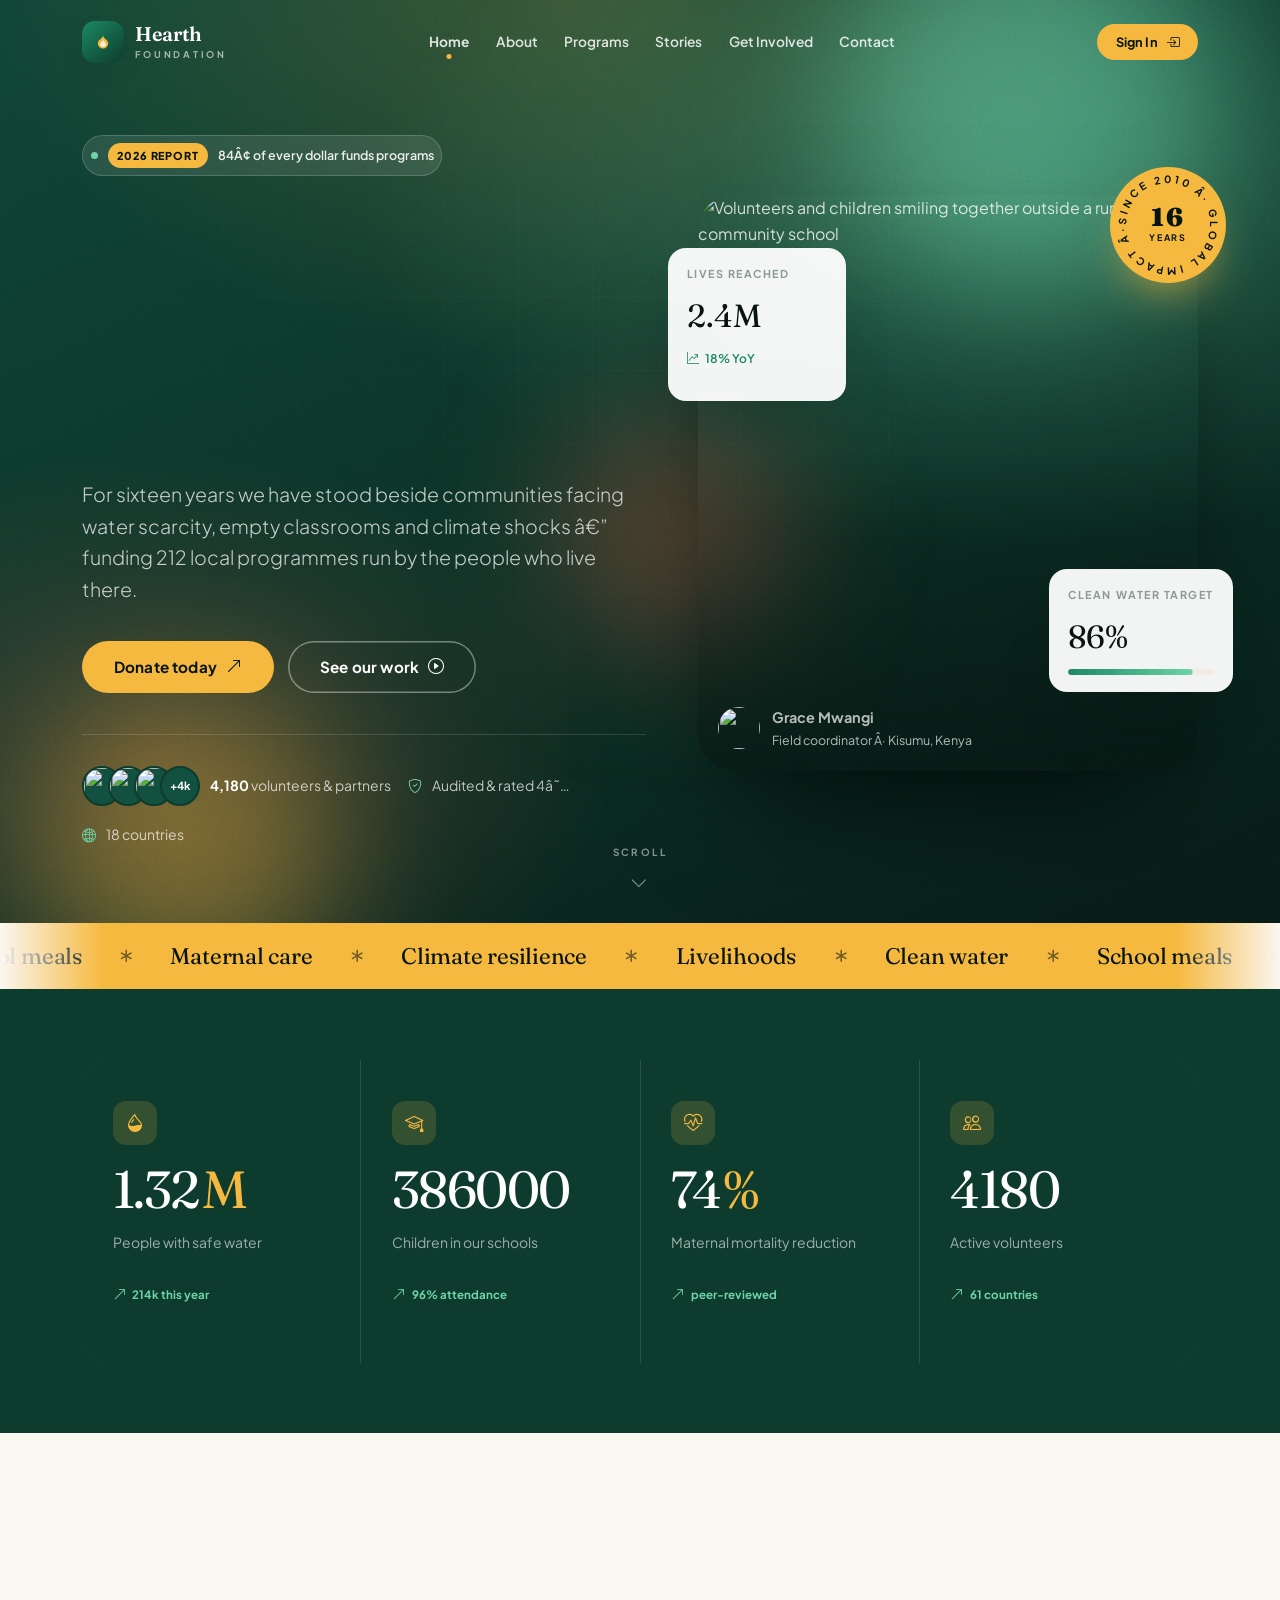
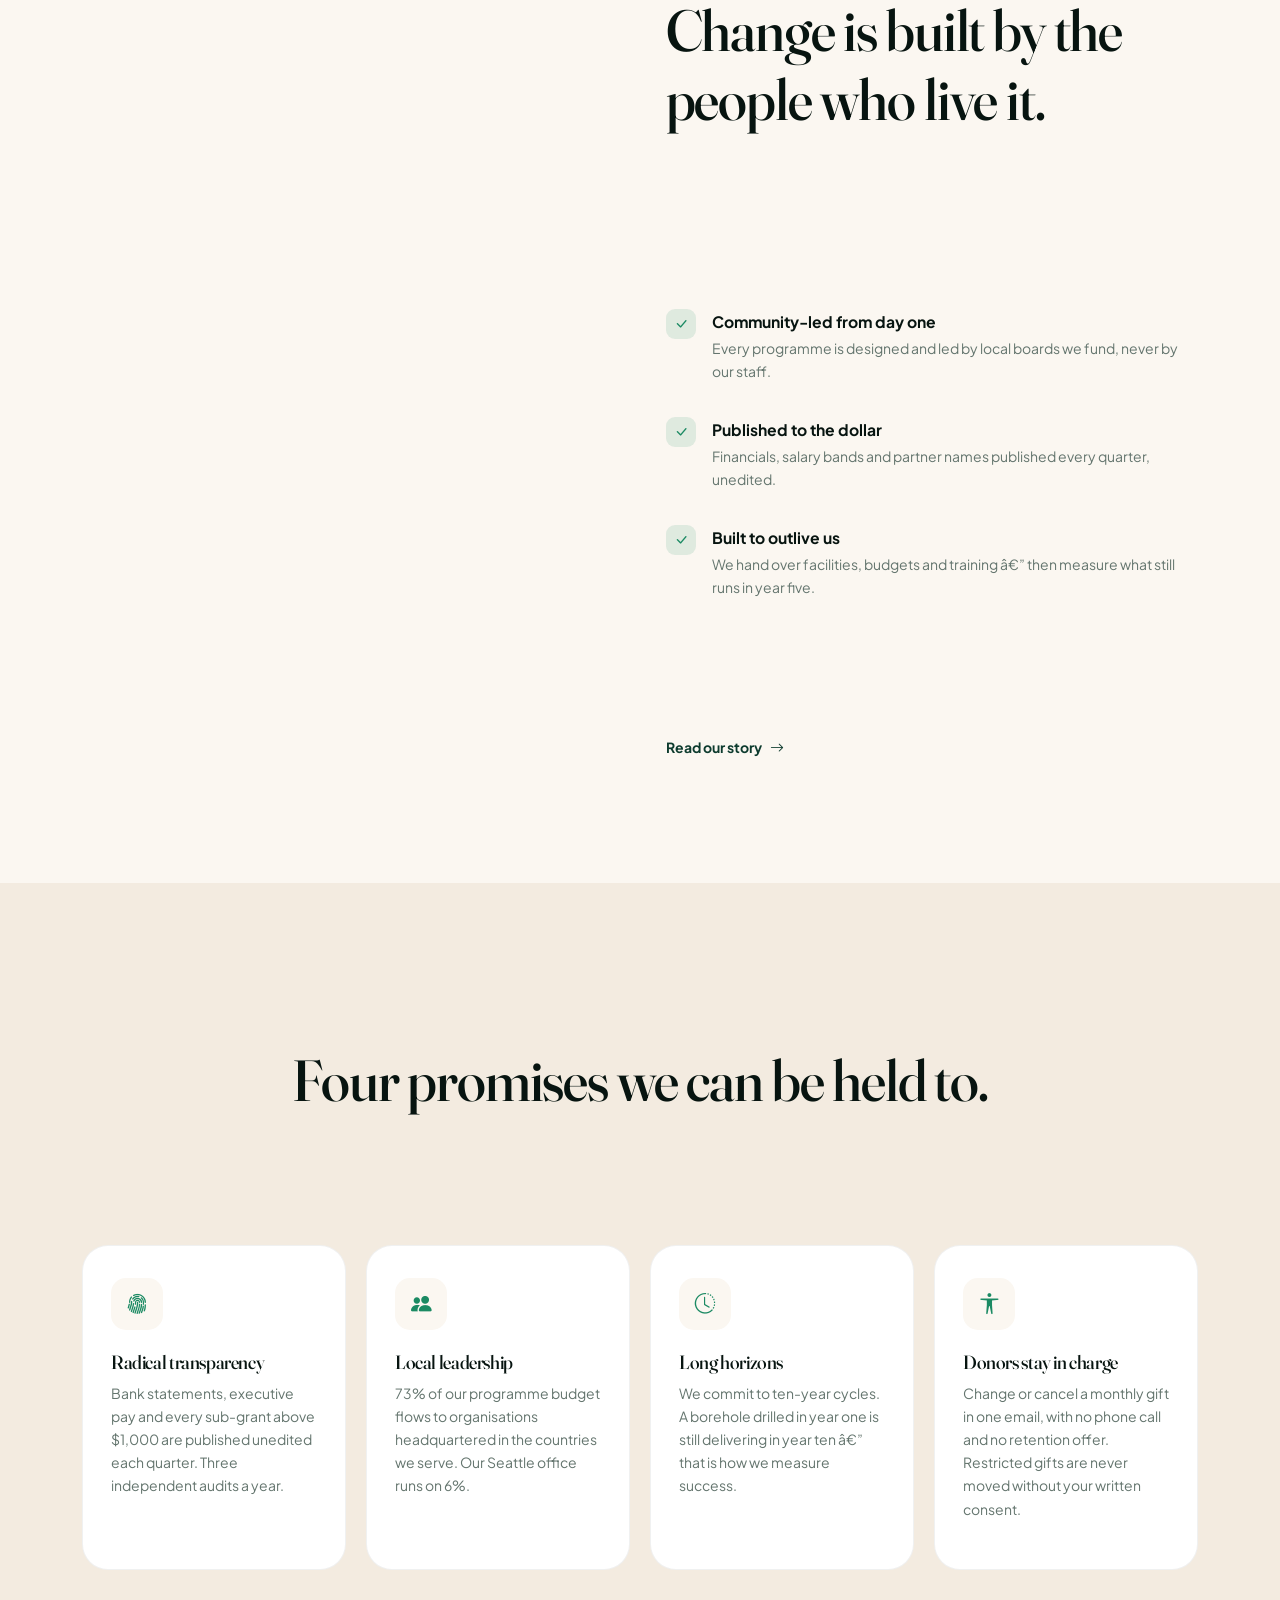
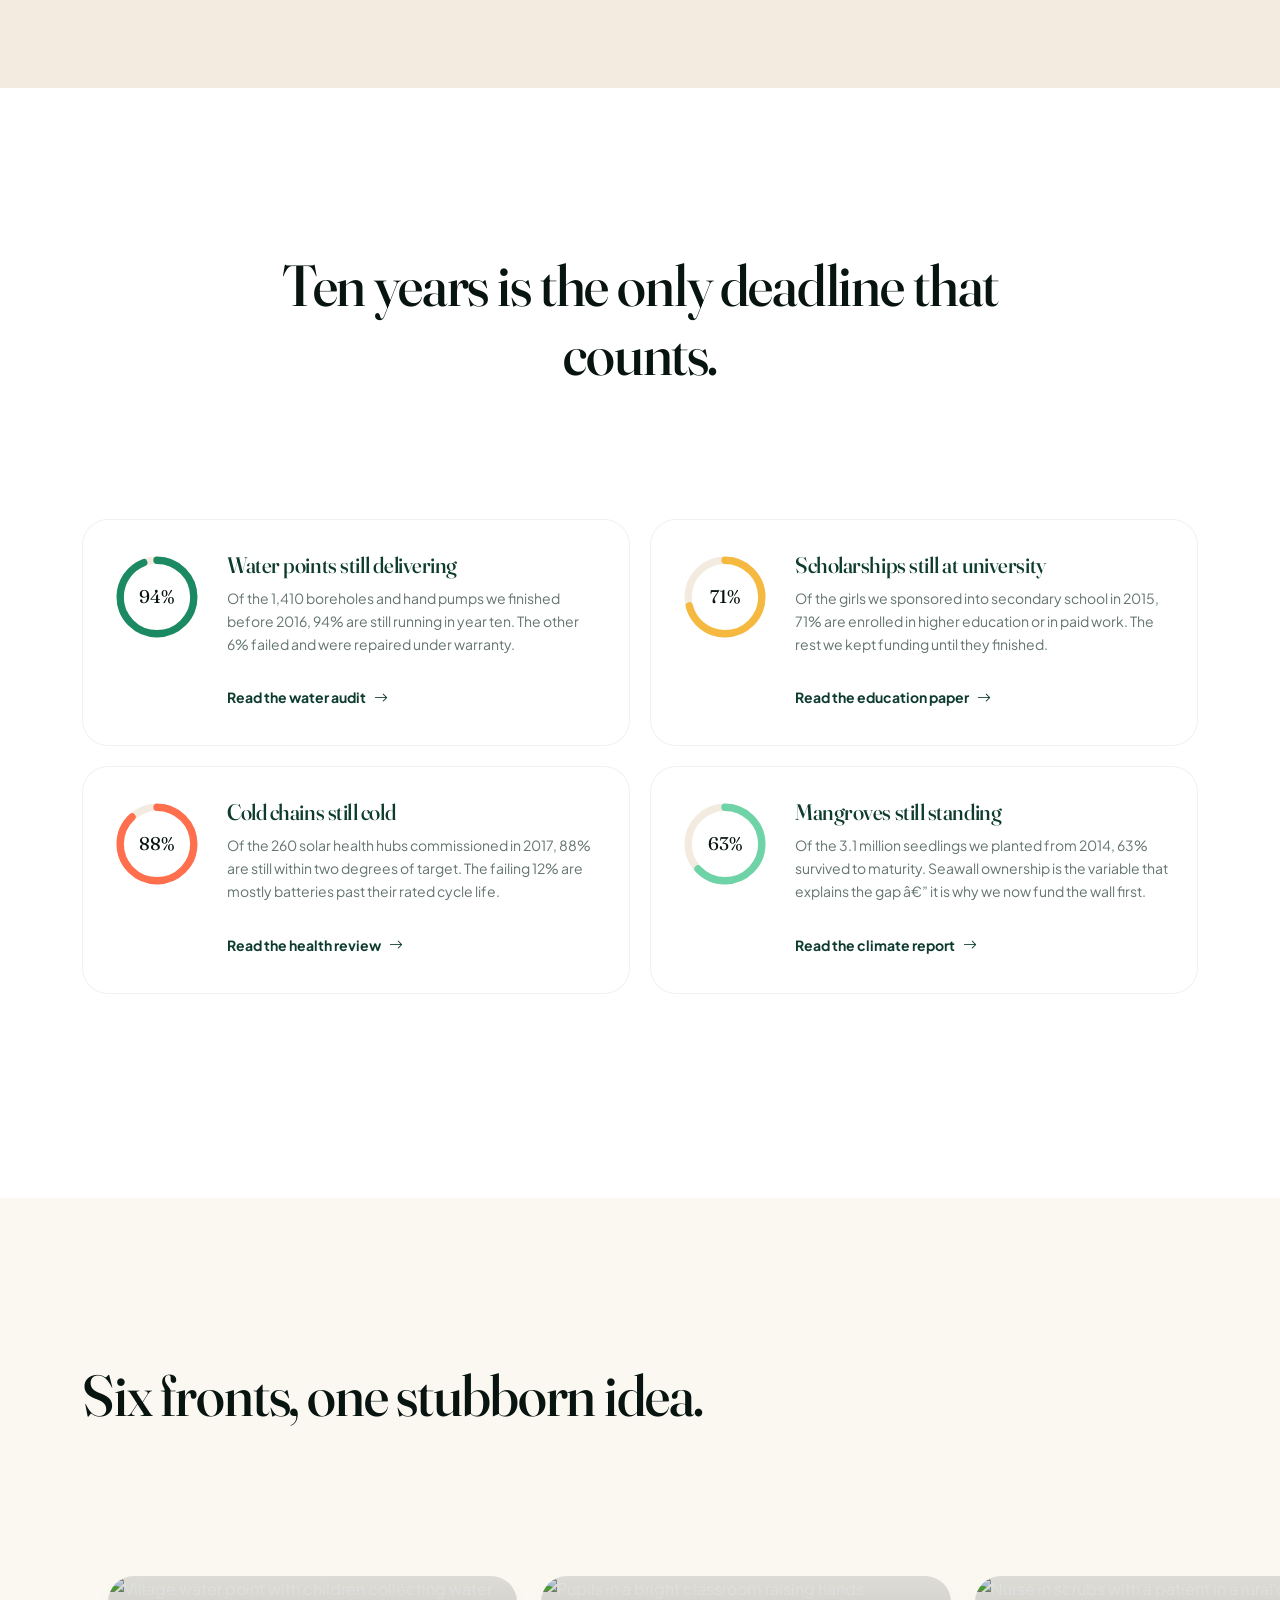
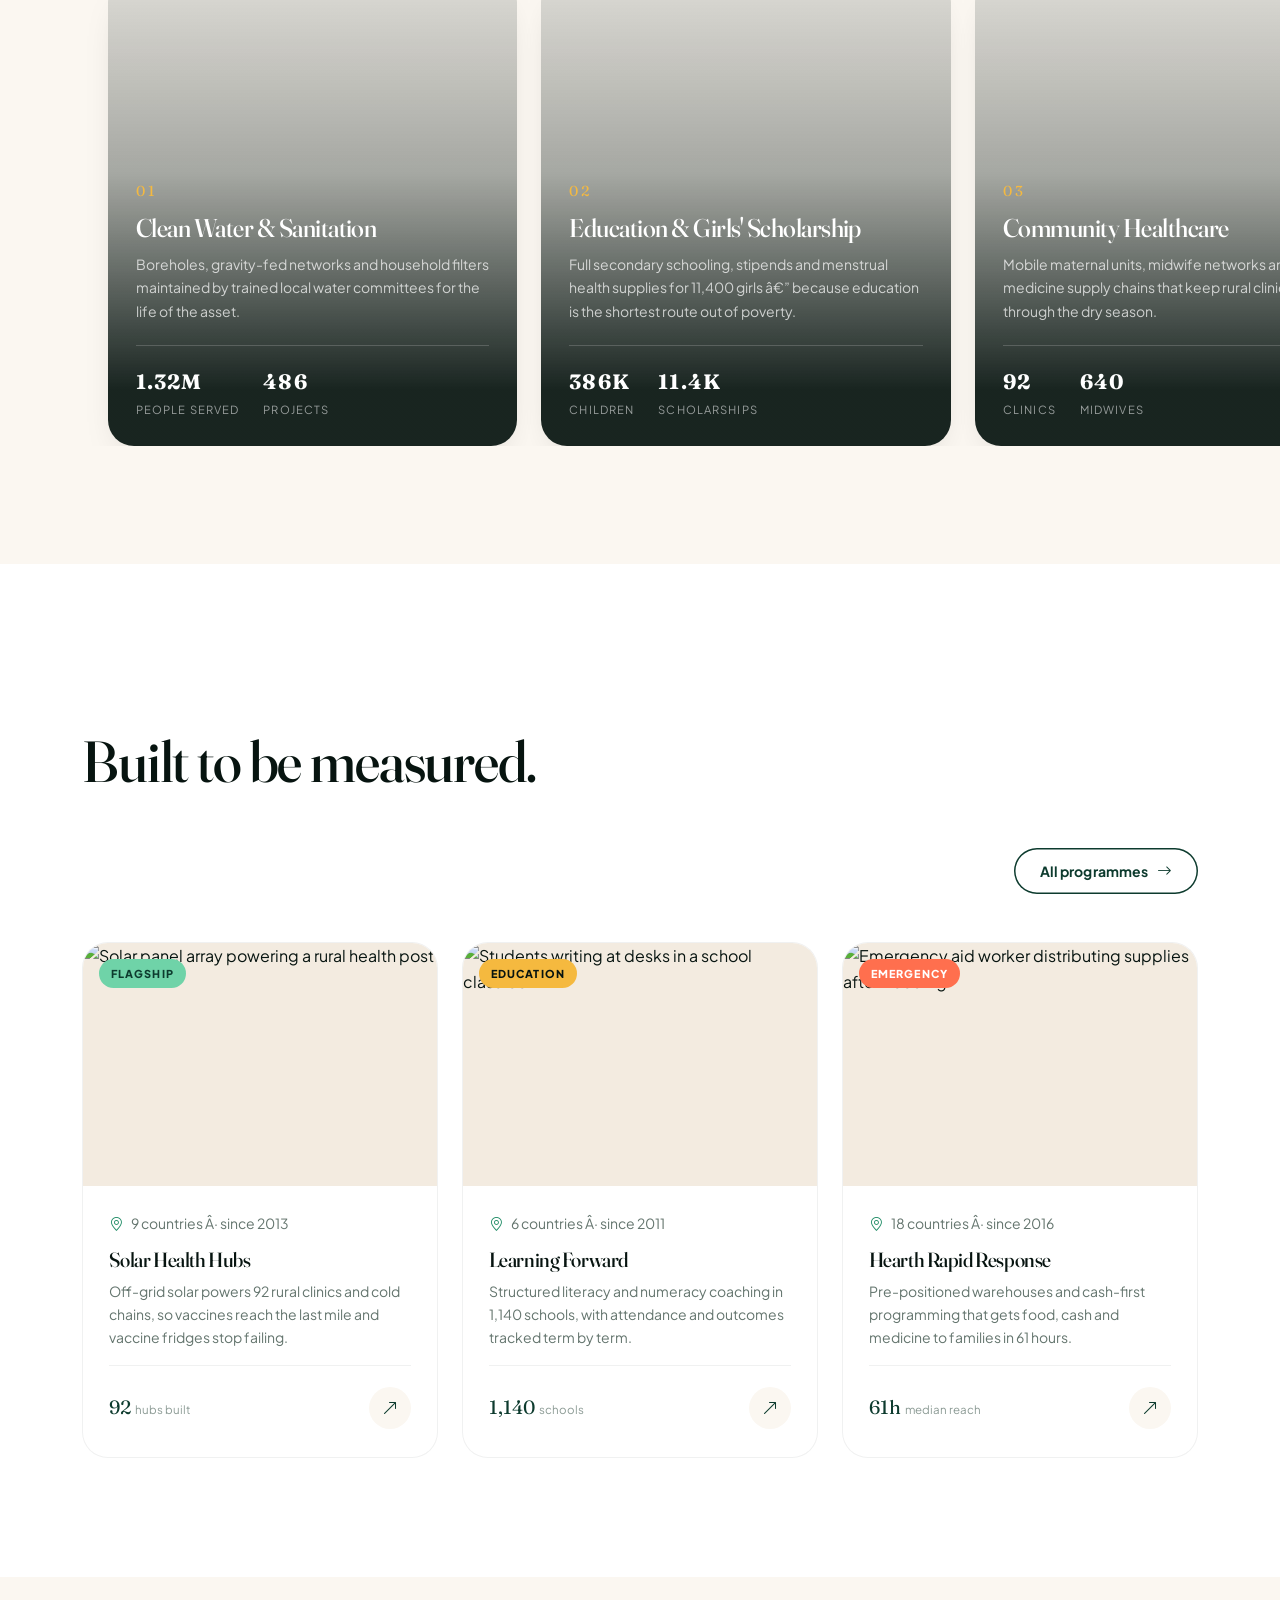
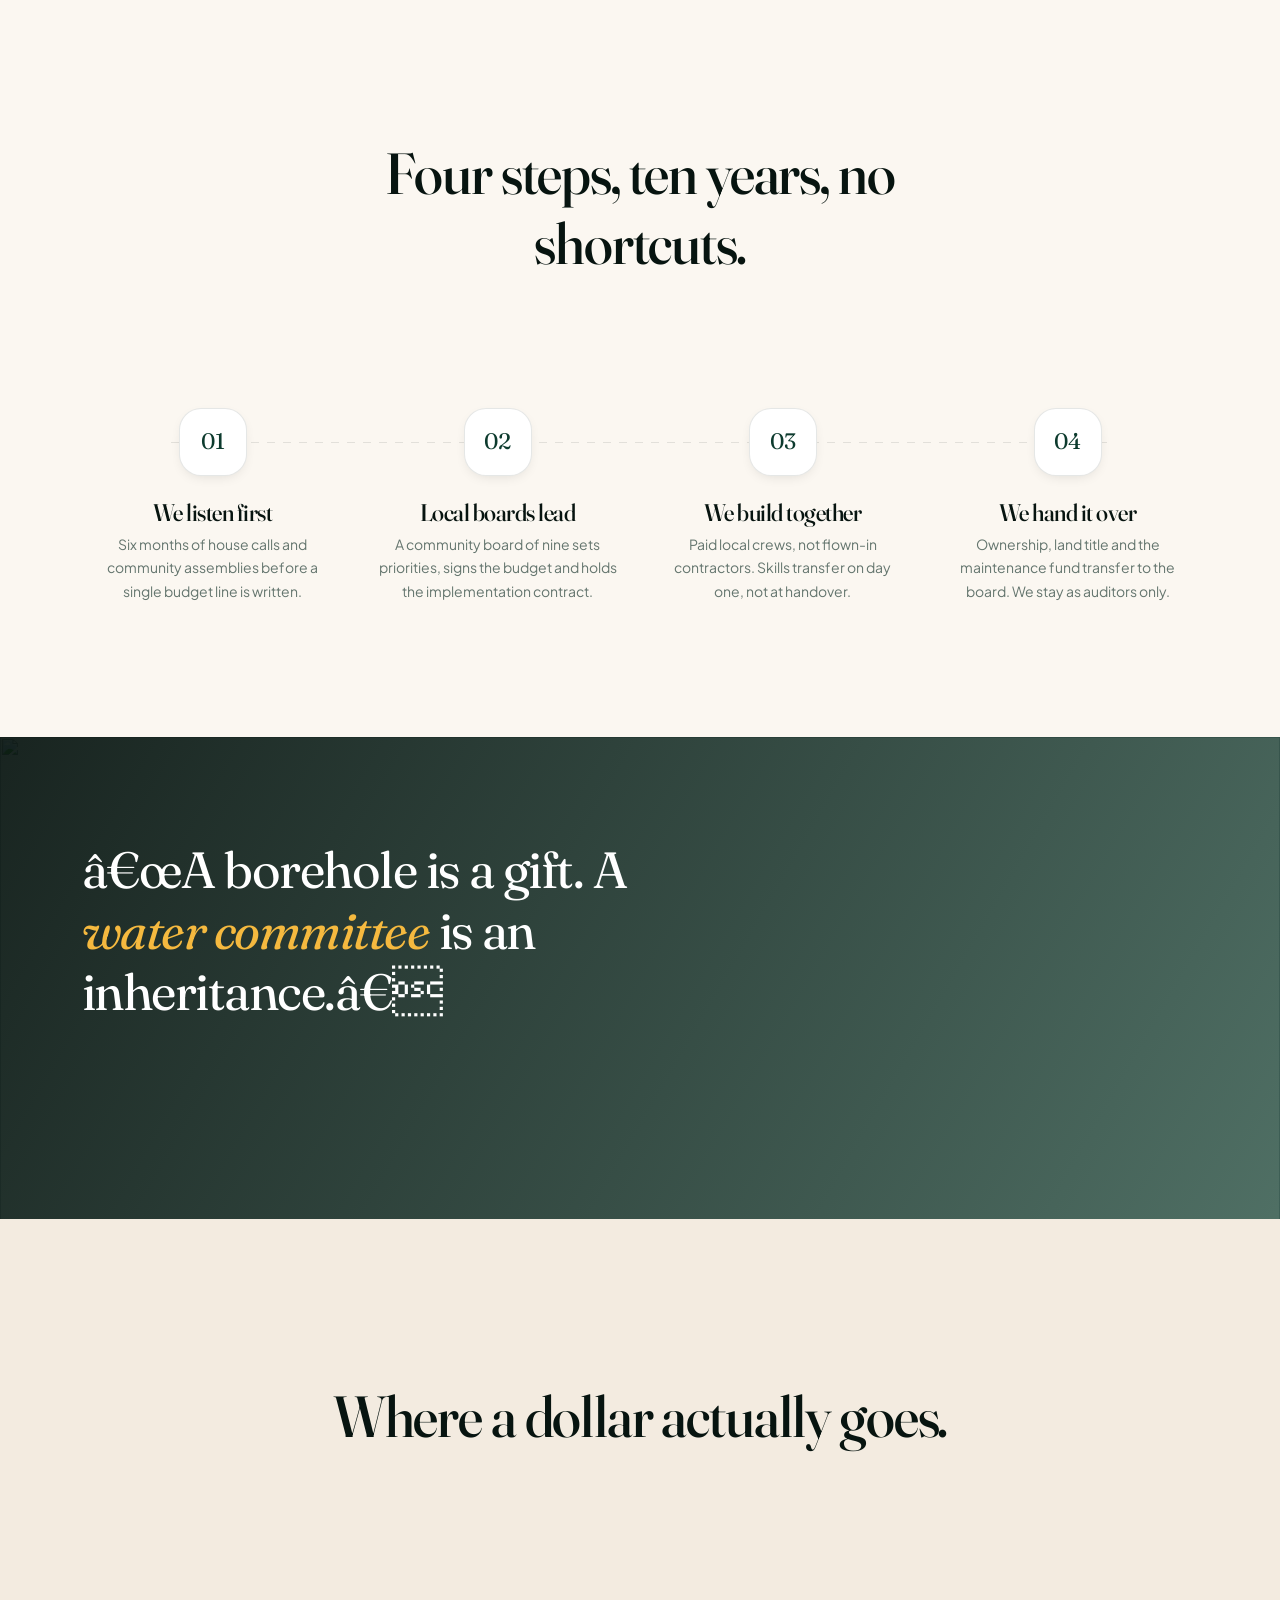
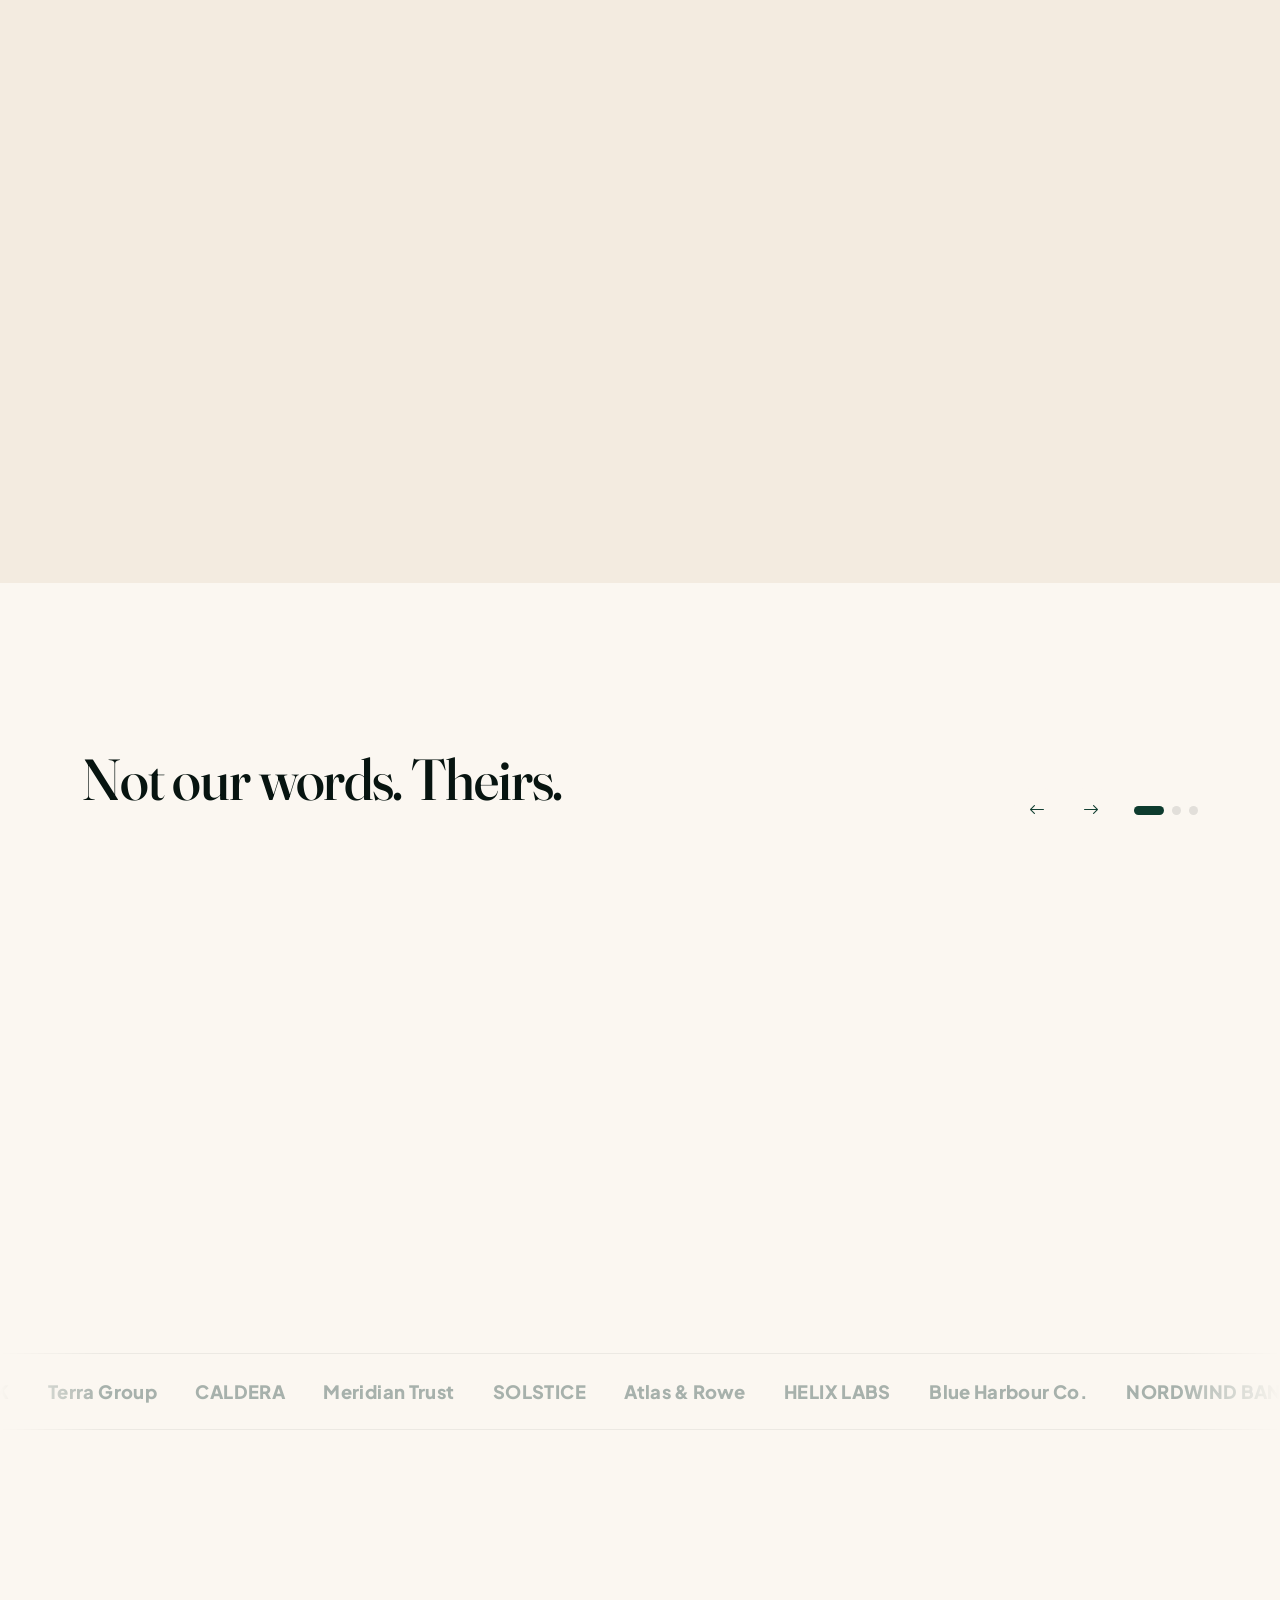
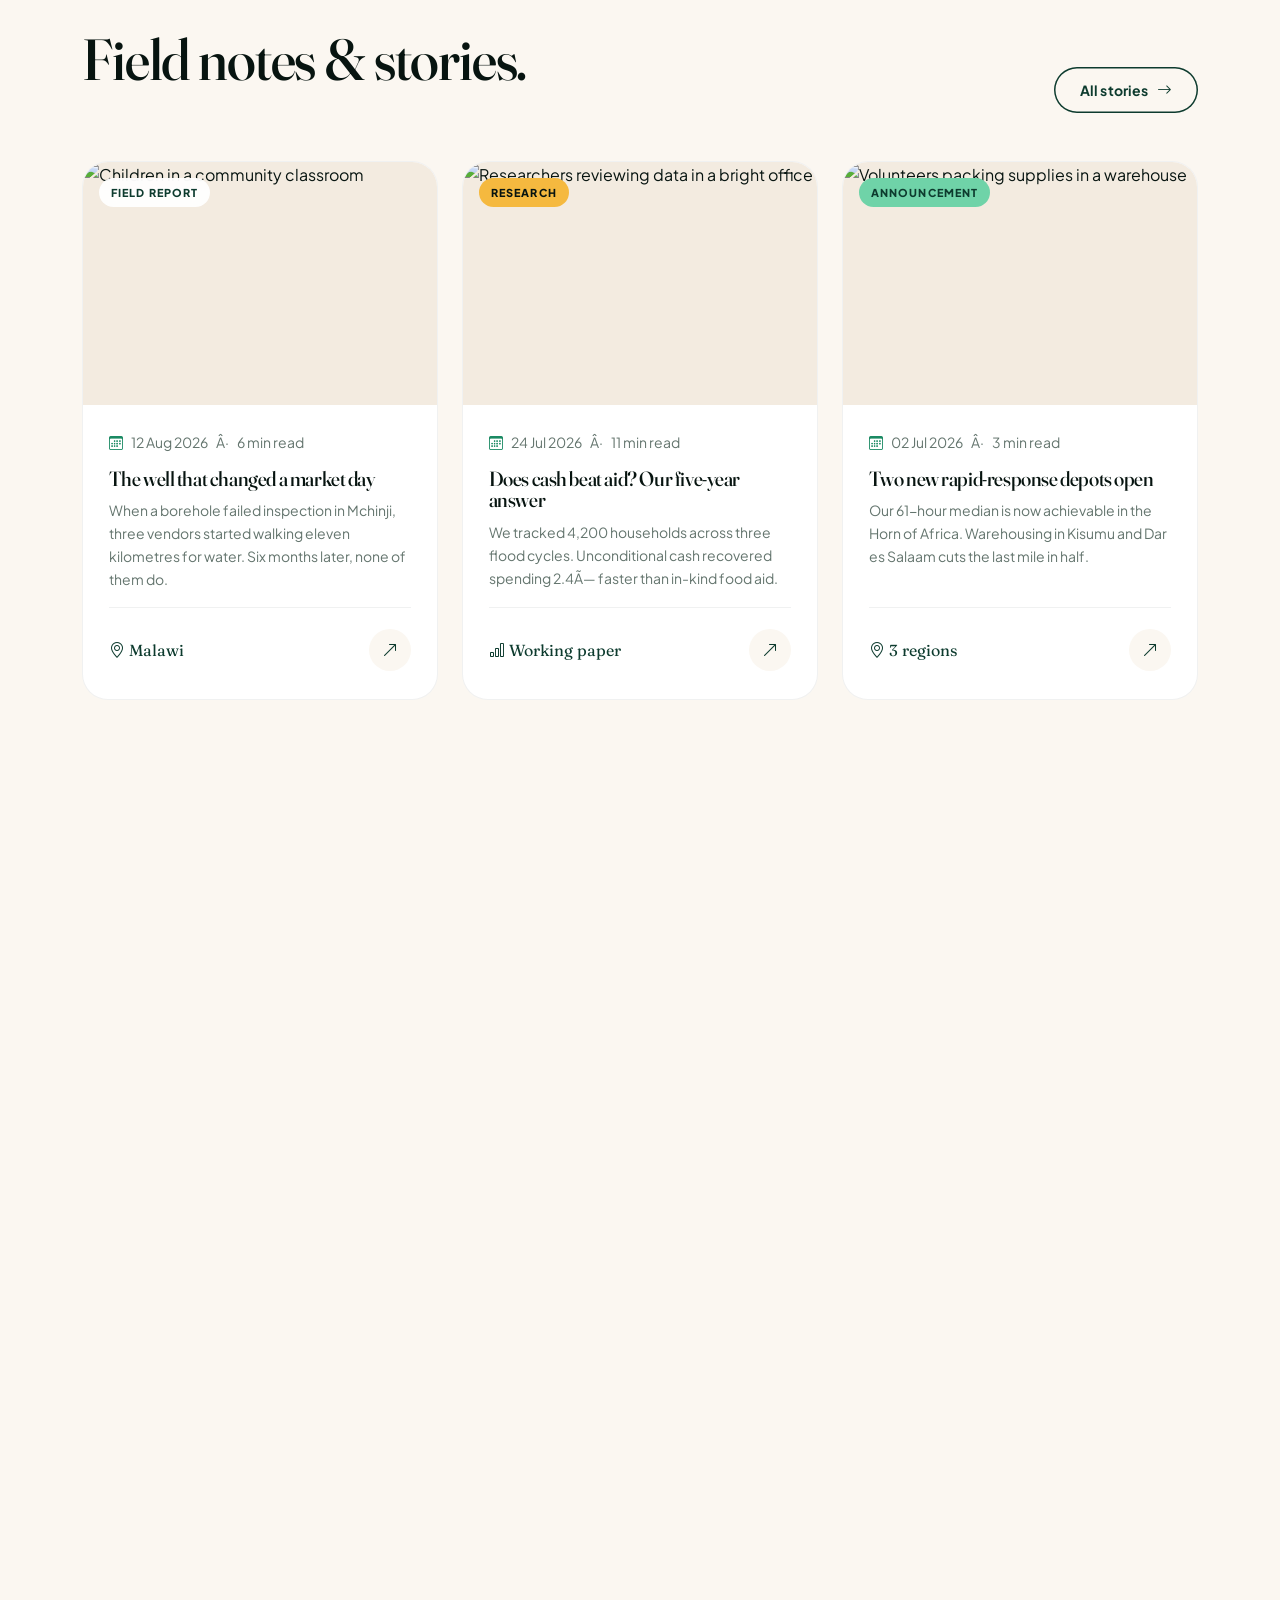
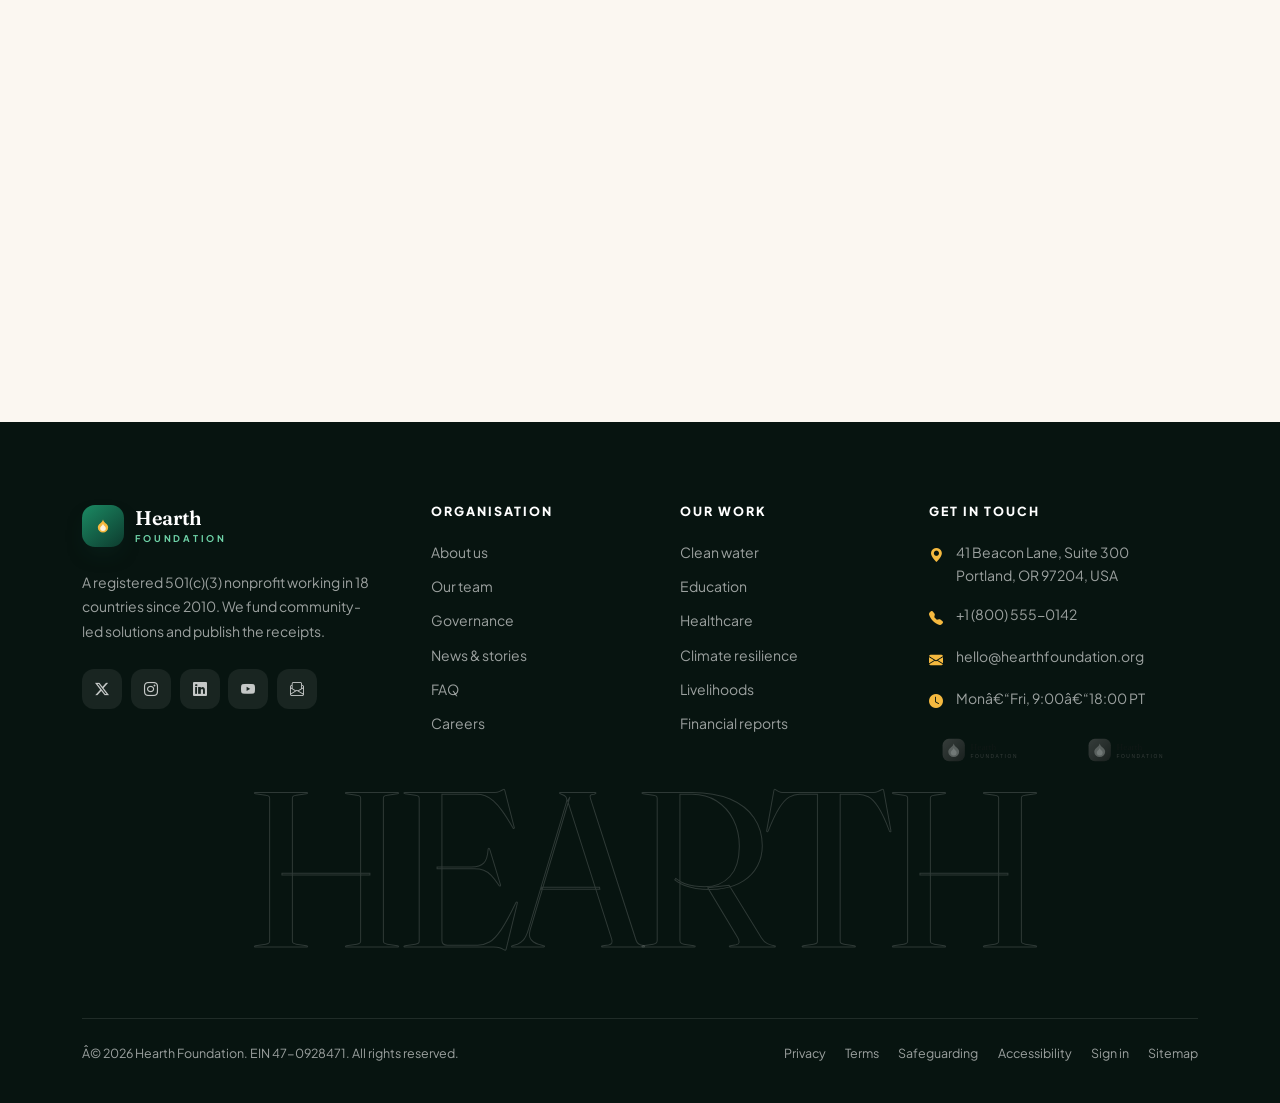
==== index.html @ 35b88d4e "non-profit charity" ====
﻿<!DOCTYPE html>
<html lang="en" class="no-js">
<head>
<meta charset="UTF-8">
<meta name="viewport" content="width=device-width, initial-scale=1, viewport-fit=cover">
<title>Hearth Foundation â€” Together We Build Brighter Tomorrows</title>
<meta name="description" content="Hearth Foundation is a global nonprofit advancing clean water, education, healthcare and climate resilience for 2.4 million people across 18 countries. 84% of every dollar goes straight to programs.">
<meta name="theme-color" content="#0D3B2E">
<link rel="canonical" href="https://hearthfoundation.org/">

<meta property="og:type" content="website">
<meta property="og:title" content="Hearth Foundation â€” Together We Build Brighter Tomorrows">
<meta property="og:description" content="Clean water, education, healthcare and climate resilience for 2.4 million people in 18 countries.">
<meta property="og:image" content="images/logo.svg">
<meta name="twitter:card" content="summary_large_image">

<link rel="icon" href="images/favicon.svg" type="image/svg+xml">
<link rel="apple-touch-icon" href="images/favicon.svg">

<link rel="preconnect" href="https://fonts.googleapis.com">
<link rel="preconnect" href="https://fonts.gstatic.com" crossorigin>
<link rel="preconnect" href="https://images.unsplash.com">
<link rel="dns-prefetch" href="https://cdn.jsdelivr.net">
<link rel="preload" as="style" href="https://fonts.googleapis.com/css2?family=Fraunces:ital,opsz,wght@0,9..144,300..700;1,9..144,300..700&family=Plus+Jakarta+Sans:wght@300;400;500;600;700;800&display=swap">
<link href="https://fonts.googleapis.com/css2?family=Fraunces:ital,opsz,wght@0,9..144,300..700;1,9..144,300..700&family=Plus+Jakarta+Sans:wght@300;400;500;600;700;800&display=swap" rel="stylesheet">
<link href="https://cdn.jsdelivr.net/npm/bootstrap@5.3.3/dist/css/bootstrap.min.css" rel="stylesheet" integrity="sha384-QWTKZyjpPEjISv5WaRU9OFeRpok6YctnYmDr5pNlyT2bRjXh0JMhjY6hW+ALEwIH" crossorigin="anonymous">
<link href="https://cdn.jsdelivr.net/npm/bootstrap-icons@1.11.3/font/bootstrap-icons.min.css" rel="stylesheet">

<link rel="stylesheet" href="css/style.css">
</head>
<body>

<!-- â•â•â•â•â•â•â•â•â•â•â•â•â•â• Preloader â•â•â•â•â•â•â•â•â•â•â•â•â•â• -->
<div class="preloader" data-preloader>
  <div class="preloader__inner">
    <div class="preloader__mark">
      <svg viewBox="0 0 64 64" aria-hidden="true">
        <path fill="#F5B93F" d="M32 13c-1.6 6.4-5.8 9.3-9.4 12.6-3.5 3.2-5.6 6.5-5.6 10.4A15 15 0 0 0 32 51a15 15 0 0 0 15-15c0-3.9-2.1-7.2-5.6-10.4C37.8 22.3 33.6 19.4 32 13Z"/>
        <path fill="#FBF7F1" opacity=".92" d="M32 25.5c-1 3.6-3.2 5.2-5.2 7.1-1.9 1.8-3 3.5-3 5.7A8.2 8.2 0 0 0 32 46.4a8.2 8.2 0 0 0 8.2-8.1c0-2.2-1.1-3.9-3-5.7-2-1.9-4.2-3.5-5.2-7.1Z"/>
      </svg>
    </div>
    <p class="preloader__name">Hearth Foundation</p>
    <div class="preloader__bar"><span></span></div>
    <div class="preloader__pct">
      <span>Loading</span>
      <b data-preload-pct>000%</b>
    </div>
  </div>
</div>

<!-- â•â•â•â•â•â•â•â•â•â•â•â•â•â• Cursor + progress â•â•â•â•â•â•â•â•â•â•â•â•â•â• -->
<div class="cursor-ring" aria-hidden="true"></div>
<div class="cursor-dot" aria-hidden="true"></div>
<div class="scroll-progress" data-scroll-progress aria-hidden="true"></div>
<button class="to-top" data-to-top type="button" aria-label="Back to top"><i class="bi bi-arrow-up"></i></button>

<!-- â•â•â•â•â•â•â•â•â•â•â•â•â•â• Header â•â•â•â•â•â•â•â•â•â•â•â•â•â• -->
<header class="site-header" data-header>
  <div class="container">
    <a class="brand" href="index.html" aria-label="Hearth Foundation â€” home">
      <span class="brand-mark is-spin">
        <svg viewBox="0 0 64 64" aria-hidden="true">
          <path fill="#F5B93F" d="M32 13c-1.6 6.4-5.8 9.3-9.4 12.6-3.5 3.2-5.6 6.5-5.6 10.4A15 15 0 0 0 32 51a15 15 0 0 0 15-15c0-3.9-2.1-7.2-5.6-10.4C37.8 22.3 33.6 19.4 32 13Z"/>
          <path fill="#FBF7F1" opacity=".9" d="M32 25.5c-1 3.6-3.2 5.2-5.2 7.1-1.9 1.8-3 3.5-3 5.7A8.2 8.2 0 0 0 32 46.4a8.2 8.2 0 0 0 8.2-8.1c0-2.2-1.1-3.9-3-5.7-2-1.9-4.2-3.5-5.2-7.1Z"/>
        </svg>
      </span>
      <span class="brand-text">
        <span class="brand-name">Hearth</span>
        <span class="brand-tag">Foundation</span>
      </span>
    </a>

    <nav class="main-nav d-none d-lg-block" aria-label="Main">
      <ul class="navbar-nav">
        <li class="nav-item"><a class="nav-link is-active" href="index.html" aria-current="page">Home</a></li>
        <li class="nav-item"><a class="nav-link" href="about.html">About</a></li>
        <li class="nav-item"><a class="nav-link" href="programs.html">Programs</a></li>
        <li class="nav-item"><a class="nav-link" href="news.html">Stories</a></li>
        <li class="nav-item"><a class="nav-link" href="get-involved.html">Get Involved</a></li>
        <li class="nav-item"><a class="nav-link" href="contact.html">Contact</a></li>
      </ul>
    </nav>

    <div class="header-actions d-none d-lg-flex">
      <a class="header-phone" href="tel:+18005550142"><i class="bi bi-telephone-fill"></i> +1 (800) 555-0142</a>
      <a class="btn btn--gold btn--sm" href="login.html" data-magnetic=".3">
        <span class="btn__label">Sign In</span><i class="bi bi-box-arrow-in-right"></i>
      </a>
    </div>

    <button class="nav-toggle" type="button" data-nav-toggle
            aria-label="Open navigation menu" aria-controls="mobileNav" aria-expanded="false" data-bs-toggle="offcanvas" data-bs-target="#mobileNav">
      <span class="nav-toggle__bars" aria-hidden="true"><span></span><span></span><span></span></span>
    </button>
  </div>
</header>

<!-- â•â•â•â•â•â•â•â•â•â•â•â•â•â• Mobile drawer â•â•â•â•â•â•â•â•â•â•â•â•â•â• -->
<div class="offcanvas offcanvas-end mobile-nav" tabindex="-1" id="mobileNav" data-nav-drawer aria-labelledby="mobileNavLabel">
  <div class="offcanvas-header">
    <h5 class="offcanvas-title" id="mobileNavLabel" style="color:#fff; font-family:var(--font-display);">Hearth</h5>
    <button type="button" class="btn-close" data-bs-dismiss="offcanvas" aria-label="Close menu"></button>
  </div>
  <div class="offcanvas-body mobile-nav__body">
    <nav class="mobile-nav__links" aria-label="Mobile">
      <a href="index.html" class="is-active">Home <i class="bi bi-arrow-right"></i></a>
      <a href="about.html">About <i class="bi bi-arrow-right"></i></a>
      <a href="programs.html">Programs <i class="bi bi-arrow-right"></i></a>
      <a href="news.html">Stories <i class="bi bi-arrow-right"></i></a>
      <a href="get-involved.html">Get Involved <i class="bi bi-arrow-right"></i></a>
      <a href="contact.html">Contact <i class="bi bi-arrow-right"></i></a>
    </nav>
    <div class="mobile-nav__foot">
      <a class="btn btn--gold btn--block" href="login.html"><span class="btn__label">Sign In</span><i class="bi bi-box-arrow-in-right"></i></a>
      <a class="btn btn--outline btn--block" href="signup.html"><span class="btn__label">Create account</span><i class="bi bi-person-plus"></i></a>
      <p class="mobile-nav__meta" style="margin-top:1.5rem;">
        <a href="tel:+18005550142"><i class="bi bi-telephone"></i> +1 (800) 555-0142</a>
        <a href="mailto:hello@hearthfoundation.org"><i class="bi bi-envelope"></i> hello@hearthfoundation.org</a>
        <a href="contact.html"><i class="bi bi-geo-alt"></i> 41 Beacon Lane, Portland, OR</a>
      </p>
    </div>
  </div>
</div>

<main>

<!-- â•â•â•â•â•â•â•â•â•â•â•â•â•â• Hero â•â•â•â•â•â•â•â•â•â•â•â•â•â• -->
<section class="hero" data-hero>
  <div class="hero__bg" aria-hidden="true"></div>
  <div class="hero__mesh" aria-hidden="true"></div>
  <span class="hero__orb hero__orb--1" aria-hidden="true"></span>
  <span class="hero__orb hero__orb--2" aria-hidden="true"></span>
  <span class="hero__orb hero__orb--3" aria-hidden="true"></span>
  <div class="hero__grain" aria-hidden="true"></div>

  <div class="container">
    <div class="hero__row">
      <div class="hero__content" data-hero-content>
        <span class="hero__badge" data-hero-badge>
          <span class="pulse" aria-hidden="true"></span>
          <b>2026 Report</b> 84Â¢ of every dollar funds programs
        </span>

        <h1 class="h-hero hero__title" data-hero-title>
          <span class="line">Nobody</span>
          <span class="line">should face a</span>
          <span class="line">winter <em>alone.</em></span>
        </h1>

        <p class="lead hero__lead" data-hero-lead>
          For sixteen years we have stood beside communities facing water scarcity, empty classrooms and
          climate shocks â€” funding 212 local programmes run by the people who live there.
        </p>

        <div class="hero__actions" data-hero-actions>
          <a class="btn btn--gold btn--lg" href="donate.html" data-magnetic=".28">
            <span class="btn__label">Donate today</span><i class="bi bi-arrow-up-right"></i>
          </a>
          <a class="btn btn--ghost-light btn--lg" href="programs.html" data-magnetic=".2">
            <span class="btn__label">See our work</span><i class="bi bi-play-circle"></i>
          </a>
        </div>

        <div class="hero__trust" data-hero-trust>
          <div class="hero__trust-item">
            <div class="hero__avatars" aria-hidden="true">
              <img src="https://images.unsplash.com/photo-1544005313-94ddf0286df2?auto=format&fit=crop&w=80&h=80&q=70" alt="" width="40" height="40" loading="lazy" decoding="async">
              <img src="https://images.unsplash.com/photo-1507003211169-0a1dd7228f2d?auto=format&fit=crop&w=80&h=80&q=70" alt="" width="40" height="40" loading="lazy" decoding="async">
              <img src="https://images.unsplash.com/photo-1494790108377-be9c29b29330?auto=format&fit=crop&w=80&h=80&q=70" alt="" width="40" height="40" loading="lazy" decoding="async">
              <span>+4k</span>
            </div>
            <span><b style="color:#fff;">4,180</b> volunteers &amp; partners</span>
          </div>
          <div class="hero__trust-item"><i class="bi bi-shield-check"></i> Audited &amp; rated 4â˜…</div>
          <div class="hero__trust-item"><i class="bi bi-globe2"></i> 18 countries</div>
        </div>
      </div>

      <div class="hero__visual">
        <figure class="hero__frame" data-hero-frame>
          <img src="https://images.unsplash.com/photo-1488521787991-ed7bbaae773c?auto=format&fit=crop&w=900&q=72"
               srcset="https://images.unsplash.com/photo-1488521787991-ed7bbaae773c?auto=format&fit=crop&w=600&q=68 600w,
                       https://images.unsplash.com/photo-1488521787991-ed7bbaae773c?auto=format&fit=crop&w=900&q=72 900w,
                       https://images.unsplash.com/photo-1488521787991-ed7bbaae773c?auto=format&fit=crop&w=1300&q=74 1300w"
               sizes="(max-width: 991px) 90vw, 44vw"
               width="900" height="1035" fetchpriority="high" decoding="async"
               alt="Volunteers and children smiling together outside a rural community school">
          <figcaption class="hero__frame-caption">
            <img src="https://images.unsplash.com/photo-1594708767771-a7502209ff51?auto=format&fit=crop&w=90&h=90&q=70" alt="" width="42" height="42" loading="lazy" decoding="async">
            <span><b>Grace Mwangi</b><span>Field coordinator Â· Kisumu, Kenya</span></span>
          </figcaption>
        </figure>

        <div class="hero__card hero__card--stat" data-hero-card="stat">
          <p class="label">Lives reached</p>
          <p class="value"><span data-count="2.4">0</span>M</p>
          <p class="foot"><i class="bi bi-graph-up-arrow"></i> 18% YoY</p>
        </div>

        <div class="hero__card hero__card--prog" data-hero-card="prog">
          <p class="label">Clean water target</p>
          <p class="value"><span data-count="86">0</span>%</p>
          <div class="hero__bar"><span data-bar="86" aria-hidden="true"></span></div>
        </div>

        <div class="hero__badge-ring" data-hero-ring>
          <svg viewBox="0 0 116 116" aria-hidden="true">
            <defs><path id="ringPath" d="M58,58 m-42,0 a42,42 0 1,1 84,0 a42,42 0 1,1 -84,0"/></defs>
            <text><textPath href="#ringPath" startOffset="0">SINCE 2010 Â· GLOBAL IMPACT Â· </textPath></text>
          </svg>
          <span class="d-block"><b>16</b><span>years</span></span>
        </div>
      </div>
    </div>
  </div>

  <div class="hero__scroll" data-hero-scroll aria-hidden="true">
    Scroll <i class="bi bi-chevron-down"></i>
  </div>
</section>

<!-- â•â•â•â•â•â•â•â•â•â•â•â•â•â• Marquee â•â•â•â•â•â•â•â•â•â•â•â•â•â• -->
<div class="marquee" aria-hidden="true">
  <div class="marquee__track" data-marquee="70">
    <div class="marquee__group">
      <span>Clean water <i class="bi bi-asterisk"></i> School meals <i class="bi bi-asterisk"></i> Maternal care <i class="bi bi-asterisk"></i> Climate resilience <i class="bi bi-asterisk"></i> Livelihoods <i class="bi bi-asterisk"></i> Clean water <i class="bi bi-asterisk"></i> School meals <i class="bi bi-asterisk"></i> Maternal care <i class="bi bi-asterisk"></i> Climate resilience <i class="bi bi-asterisk"></i> Livelihoods <i class="bi bi-asterisk"></i></span>
    </div>
    <div class="marquee__group" aria-hidden="true">
      <span>Clean water <i class="bi bi-asterisk"></i> School meals <i class="bi bi-asterisk"></i> Maternal care <i class="bi bi-asterisk"></i> Climate resilience <i class="bi bi-asterisk"></i> Livelihoods <i class="bi bi-asterisk"></i> Clean water <i class="bi bi-asterisk"></i> School meals <i class="bi bi-asterisk"></i> Maternal care <i class="bi bi-asterisk"></i> Climate resilience <i class="bi bi-asterisk"></i> Livelihoods <i class="bi bi-asterisk"></i></span>
    </div>
  </div>
</div>

<!-- â•â•â•â•â•â•â•â•â•â•â•â•â•â• Impact stats â•â•â•â•â•â•â•â•â•â•â•â•â•â• -->
<section class="section section--tight stats-band" aria-label="Impact at a glance">
  <div class="container">
    <div class="stats-band__grid" data-stagger>
      <div class="stat-cell" data-stagger-item>
        <div class="stat-cell__icon"><i class="bi bi-droplet-half"></i></div>
        <p class="stat-cell__value"><span data-count="1.32">0</span><span class="suffix">M</span></p>
        <p class="stat-cell__label">People with safe water</p>
        <p class="stat-cell__trend"><i class="bi bi-arrow-up-right"></i> 214k this year</p>
      </div>
      <div class="stat-cell" data-stagger-item>
        <div class="stat-cell__icon"><i class="bi bi-mortarboard"></i></div>
        <p class="stat-cell__value"><span data-count="386000">0</span></p>
        <p class="stat-cell__label">Children in our schools</p>
        <p class="stat-cell__trend"><i class="bi bi-arrow-up-right"></i> 96% attendance</p>
      </div>
      <div class="stat-cell" data-stagger-item>
        <div class="stat-cell__icon"><i class="bi bi-heart-pulse"></i></div>
        <p class="stat-cell__value"><span data-count="74">0</span><span class="suffix">%</span></p>
        <p class="stat-cell__label">Maternal mortality reduction</p>
        <p class="stat-cell__trend"><i class="bi bi-arrow-up-right"></i> peer-reviewed</p>
      </div>
      <div class="stat-cell" data-stagger-item>
        <div class="stat-cell__icon"><i class="bi bi-people"></i></div>
        <p class="stat-cell__value"><span data-count="4180">0</span></p>
        <p class="stat-cell__label">Active volunteers</p>
        <p class="stat-cell__trend"><i class="bi bi-arrow-up-right"></i> 61 countries</p>
      </div>
    </div>
  </div>
</section>

<!-- â•â•â•â•â•â•â•â•â•â•â•â•â•â• Mission â•â•â•â•â•â•â•â•â•â•â•â•â•â• -->
<section class="section" id="mission">
  <div class="container">
    <div class="split">
      <div class="media-stack" data-anim="scale">
        <div class="media-stack__main">
          <img src="https://images.unsplash.com/photo-1542810634-71277d95dcbb?auto=format&fit=crop&w=800&q=72"
               srcset="https://images.unsplash.com/photo-1542810634-71277d95dcbb?auto=format&fit=crop&w=500&q=68 500w,
                       https://images.unsplash.com/photo-1542810634-71277d95dcbb?auto=format&fit=crop&w=800&q=72 800w,
                       https://images.unsplash.com/photo-1542810634-71277d95dcbb?auto=format&fit=crop&w=1100&q=74 1100w"
               sizes="(max-width: 991px) 90vw, 40vw"
               width="800" height="880" loading="lazy" decoding="async" data-parallax="7"
               alt="A community health worker speaking with a mother and child">
        </div>
        <div class="media-stack__sub">
          <img src="https://images.unsplash.com/photo-1503676260728-1c00da094a0b?auto=format&fit=crop&w=500&q=70"
               width="500" height="500" loading="lazy" decoding="async"
               alt="Young pupils raising their hands in a bright classroom">
        </div>
        <div class="media-stack__tag">
          <span class="num">16</span>
          <p>years of showing up, season after season</p>
        </div>
      </div>

      <div>
        <span class="eyebrow" data-anim="up">Why Hearth exists</span>
        <h2 class="h2 mt-3" data-split data-anim-hero>Change is built by the people who live it.</h2>
        <p class="lead mt-3" data-anim="up">
          Aid that arrives from outside rarely lasts. So we stopped sending solutions and started
          funding the people who already hold their communities together â€” then stayed long enough
          to see it work.
        </p>

        <ul class="feature-list" data-stagger>
          <li data-stagger-item>
            <span class="tick"><i class="bi bi-check-lg"></i></span>
            <span><b>Community-led from day one</b><p>Every programme is designed and led by local boards we fund, never by our staff.</p></span>
          </li>
          <li data-stagger-item>
            <span class="tick"><i class="bi bi-check-lg"></i></span>
            <span><b>Published to the dollar</b><p>Financials, salary bands and partner names published every quarter, unedited.</p></span>
          </li>
          <li data-stagger-item>
            <span class="tick"><i class="bi bi-check-lg"></i></span>
            <span><b>Built to outlive us</b><p>We hand over facilities, budgets and training â€” then measure what still runs in year five.</p></span>
          </li>
        </ul>

        <div class="signature" data-anim="up">
          <img src="https://images.unsplash.com/photo-1573496359142-b8d87734a5a2?auto=format&fit=crop&w=120&h=120&q=70"
               width="56" height="56" loading="lazy" decoding="async" alt="Portrait of Dr. Amara Okafor">
          <span>
            <b>Dr. Amara Okafor</b>
            <span>Chief Executive, Hearth Foundation</span>
          </span>
        </div>

        <a class="btn-text mt-4" href="about.html">Read our story <i class="bi bi-arrow-right"></i></a>
      </div>
    </div>
  </div>
</section>

<!-- â•â•â•â•â•â•â•â•â•â•â•â•â•â• Values â•â•â•â•â•â•â•â•â•â•â•â•â•â• -->
<section class="section section--sand">
  <div class="container">
    <div class="section-head section-head--center">
      <span class="eyebrow eyebrow--center" data-anim="up">How we work</span>
      <h2 class="h2" data-split data-anim-hero>Four promises we can be held to.</h2>
      <p class="lead mx-auto" data-anim="up">Accountability is not a brochure page for us. It is the product. Here is exactly what we commit to â€” and how you can verify each one.</p>
    </div>

    <div class="value-grid mt-5" data-stagger>
      <article class="value-card" data-stagger-item data-tilt="5">
        <div class="value-card__icon"><i class="bi bi-fingerprint"></i></div>
        <h3>Radical transparency</h3>
        <p>Bank statements, executive pay and every sub-grant above $1,000 are published unedited each quarter. Three independent audits a year.</p>
      </article>
      <article class="value-card" data-stagger-item data-tilt="5">
        <div class="value-card__icon"><i class="bi bi-people-fill"></i></div>
        <h3>Local leadership</h3>
        <p>73% of our programme budget flows to organisations headquartered in the countries we serve. Our Seattle office runs on 6%.</p>
      </article>
      <article class="value-card" data-stagger-item data-tilt="5">
        <div class="value-card__icon"><i class="bi bi-clock-history"></i></div>
        <h3>Long horizons</h3>
        <p>We commit to ten-year cycles. A borehole drilled in year one is still delivering in year ten â€” that is how we measure success.</p>
      </article>
      <article class="value-card" data-stagger-item data-tilt="5">
        <div class="value-card__icon"><i class="bi bi-universal-access"></i></div>
        <h3>Donors stay in charge</h3>
        <p>Change or cancel a monthly gift in one email, with no phone call and no retention offer. Restricted gifts are never moved without your written consent.</p>
      </article>
    </div>
  </div>
</section>

<!-- â•â•â•â•â•â•â•â•â•â•â•â•â•â• Ten-year horizon â•â•â•â•â•â•â•â•â•â•â•â•â•â• -->
<section class="section section--white">
  <div class="container">
    <div class="section-head section-head--center">
      <span class="eyebrow eyebrow--center" data-anim="up">Proof, not promises</span>
      <h2 class="h2" data-split data-anim-hero>Ten years is the only deadline that counts.</h2>
      <p class="lead mx-auto" data-anim="up">A programme is not finished when the ribbon is cut. Here is where our oldest cohorts actually stand today, audited by an independent engineer each year.</p>
    </div>

    <div class="horizon-grid mt-5" data-stagger>
      <article class="horizon-card" data-stagger-item>
        <div class="ring">
          <svg viewBox="0 0 100 100" aria-hidden="true">
            <circle class="track" cx="50" cy="50" r="40"></circle>
            <circle cx="50" cy="50" r="40" stroke="#1B8A63" stroke-dasharray="251.3" stroke-dashoffset="251.3" data-ring="94"></circle>
          </svg>
          <span class="ring__label">94%</span>
        </div>
        <div>
          <h3 class="h4 mb-2">Water points still delivering</h3>
          <p>Of the 1,410 boreholes and hand pumps we finished before 2016, 94% are still running in year ten. The other 6% failed and were repaired under warranty.</p>
          <a class="btn-text" href="programs.html#water">Read the water audit <i class="bi bi-arrow-right"></i></a>
        </div>
      </article>

      <article class="horizon-card" data-stagger-item>
        <div class="ring">
          <svg viewBox="0 0 100 100" aria-hidden="true">
            <circle class="track" cx="50" cy="50" r="40"></circle>
            <circle cx="50" cy="50" r="40" stroke="#F5B93F" stroke-dasharray="251.3" stroke-dashoffset="251.3" data-ring="71"></circle>
          </svg>
          <span class="ring__label">71%</span>
        </div>
        <div>
          <h3 class="h4 mb-2">Scholarships still at university</h3>
          <p>Of the girls we sponsored into secondary school in 2015, 71% are enrolled in higher education or in paid work. The rest we kept funding until they finished.</p>
          <a class="btn-text" href="programs.html#education">Read the education paper <i class="bi bi-arrow-right"></i></a>
        </div>
      </article>

      <article class="horizon-card" data-stagger-item>
        <div class="ring">
          <svg viewBox="0 0 100 100" aria-hidden="true">
            <circle class="track" cx="50" cy="50" r="40"></circle>
            <circle cx="50" cy="50" r="40" stroke="#FF6F4E" stroke-dasharray="251.3" stroke-dashoffset="251.3" data-ring="88"></circle>
          </svg>
          <span class="ring__label">88%</span>
        </div>
        <div>
          <h3 class="h4 mb-2">Cold chains still cold</h3>
          <p>Of the 260 solar health hubs commissioned in 2017, 88% are still within two degrees of target. The failing 12% are mostly batteries past their rated cycle life.</p>
          <a class="btn-text" href="programs.html#health">Read the health review <i class="bi bi-arrow-right"></i></a>
        </div>
      </article>

      <article class="horizon-card" data-stagger-item>
        <div class="ring">
          <svg viewBox="0 0 100 100" aria-hidden="true">
            <circle class="track" cx="50" cy="50" r="40"></circle>
            <circle cx="50" cy="50" r="40" stroke="#6FD3A8" stroke-dasharray="251.3" stroke-dashoffset="251.3" data-ring="63"></circle>
          </svg>
          <span class="ring__label">63%</span>
        </div>
        <div>
          <h3 class="h4 mb-2">Mangroves still standing</h3>
          <p>Of the 3.1 million seedlings we planted from 2014, 63% survived to maturity. Seawall ownership is the variable that explains the gap â€” it is why we now fund the wall first.</p>
          <a class="btn-text" href="programs.html#climate">Read the climate report <i class="bi bi-arrow-right"></i></a>
        </div>
      </article>
    </div>

    <p class="horizon-note" data-anim="up">
      <i class="bi bi-info-circle-fill"></i>
      All four figures come from our FY2025 independent verification report, published in full alongside the
      <a class="link-underline" href="index.html#transparency">audited accounts</a>. Where a cohort performs badly we publish the reason alongside the number.
    </p>
  </div>
</section>

<!-- â•â•â•â•â•â•â•â•â•â•â•â•â•â• Causes â€” horizontal scroll â•â•â•â•â•â•â•â•â•â•â•â•â•â• -->
<section class="section hscroll" id="causes" data-hscroll style="overflow:hidden;">
  <div class="container">
    <div class="d-flex flex-wrap justify-content-between align-items-end gap-4 mb-5">
      <div class="section-head">
        <span class="eyebrow" data-anim="up">Where we work</span>
        <h2 class="h2 mt-3" data-split data-anim-hero>Six fronts, one stubborn idea.</h2>
        <p class="lead mt-3" data-anim="up">Every programme runs through a local board, follows a ten-year plan and reports to us in the open. Scroll to explore.</p>
      </div>
      <div class="hscroll__nav" data-anim="fade">
        <button type="button" data-hscroll-prev aria-label="Previous cause"><i class="bi bi-arrow-left"></i></button>
        <div class="hscroll__progress" aria-hidden="true"><span data-hscroll-bar></span></div>
        <button type="button" data-hscroll-next aria-label="Next cause"><i class="bi bi-arrow-right"></i></button>
      </div>
    </div>
  </div>

  <div class="hscroll__viewport">
    <div class="hscroll__track container" style="padding-inline:var(--gutter);">
      <article class="cause-card">
        <img src="https://images.unsplash.com/photo-1541544181051-e46607bc22a4?auto=format&fit=crop&w=700&q=70" width="700" height="900" loading="lazy" decoding="async" alt="Village water point with children collecting water">
        <span class="cause-card__go"><i class="bi bi-arrow-up-right"></i></span>
        <div class="cause-card__body">
          <span class="cause-card__num">01</span>
          <h3>Clean Water &amp; Sanitation</h3>
          <p>Boreholes, gravity-fed networks and household filters maintained by trained local water committees for the life of the asset.</p>
          <div class="cause-card__stats">
            <span><b>1.32M</b><span>People served</span></span>
            <span><b>486</b><span>Projects</span></span>
          </div>
        </div>
      </article>

      <article class="cause-card">
        <img src="https://images.unsplash.com/photo-1509062522246-3755977927d7?auto=format&fit=crop&w=700&q=70" width="700" height="900" loading="lazy" decoding="async" alt="Pupils in a bright classroom raising hands">
        <span class="cause-card__go"><i class="bi bi-arrow-up-right"></i></span>
        <div class="cause-card__body">
          <span class="cause-card__num">02</span>
          <h3>Education &amp; Girls' Scholarship</h3>
          <p>Full secondary schooling, stipends and menstrual health supplies for 11,400 girls â€” because education is the shortest route out of poverty.</p>
          <div class="cause-card__stats">
            <span><b>386k</b><span>Children</span></span>
            <span><b>11.4k</b><span>Scholarships</span></span>
          </div>
        </div>
      </article>

      <article class="cause-card">
        <img src="https://images.unsplash.com/photo-1576091160399-112ba8d25d1d?auto=format&fit=crop&w=700&q=70" width="700" height="900" loading="lazy" decoding="async" alt="Nurse in scrubs with a patient in a rural clinic">
        <span class="cause-card__go"><i class="bi bi-arrow-up-right"></i></span>
        <div class="cause-card__body">
          <span class="cause-card__num">03</span>
          <h3>Community Healthcare</h3>
          <p>Mobile maternal units, midwife networks and medicine supply chains that keep rural clinics open through the dry season.</p>
          <div class="cause-card__stats">
            <span><b>92</b><span>Clinics</span></span>
            <span><b>640</b><span>Midwives</span></span>
          </div>
        </div>
      </article>

      <article class="cause-card">
        <img src="https://images.unsplash.com/photo-1464822759023-fed622ff2c3b?auto=format&fit=crop&w=700&q=70" width="700" height="900" loading="lazy" decoding="async" alt="Mountain valley with terraced farmland">
        <span class="cause-card__go"><i class="bi bi-arrow-up-right"></i></span>
        <div class="cause-card__body">
          <span class="cause-card__num">04</span>
          <h3>Climate Resilience</h3>
          <p>Mangrove restoration, drought-tolerant seed banks and early-warning systems built with coastal communities before the storm season.</p>
          <div class="cause-card__stats">
            <span><b>9,400</b><span>Hectares</span></span>
            <span><b>38</b><span>Coastal sites</span></span>
          </div>
        </div>
      </article>

      <article class="cause-card">
        <img src="https://images.unsplash.com/photo-1523742810063-7c3f1b4d5f0e?auto=format&fit=crop&w=700&q=70" width="700" height="900" loading="lazy" decoding="async" alt="Farmer inspecting green crop seedlings">
        <span class="cause-card__go"><i class="bi bi-arrow-up-right"></i></span>
        <div class="cause-card__body">
          <span class="cause-card__num">05</span>
          <h3>Livelihoods &amp; Cooperatives</h3>
          <p>Seed capital, market access and bookkeeping training for women's cooperatives â€” so income keeps flowing after we leave.</p>
          <div class="cause-card__stats">
            <span><b>27k</b><span>Households</span></span>
            <span><b>310</b><span>Cooperatives</span></span>
          </div>
        </div>
      </article>

      <article class="cause-card">
        <img src="https://images.unsplash.com/photo-1594708767771-a7502209ff51?auto=format&fit=crop&w=700&q=70" width="700" height="900" loading="lazy" decoding="async" alt="Warm evening meal shared by a family">
        <span class="cause-card__go"><i class="bi bi-arrow-up-right"></i></span>
        <div class="cause-card__body">
          <span class="cause-card__num">06</span>
          <h3>Emergency Response</h3>
          <p>Pre-positioned supplies and cash transfers that reach affected families within 72 hours of a flood, drought or outbreak.</p>
          <div class="cause-card__stats">
            <span><b>61h</b><span>Median reach</span></span>
            <span><b>44</b><span>Deployments</span></span>
          </div>
        </div>
      </article>
    </div>
  </div>
</section>

<!-- â•â•â•â•â•â•â•â•â•â•â•â•â•â• Programmes â•â•â•â•â•â•â•â•â•â•â•â•â•â• -->
<section class="section section--white" id="programs">
  <div class="container">
    <div class="d-flex flex-wrap justify-content-between align-items-end gap-4 mb-5">
      <div class="section-head">
        <span class="eyebrow" data-anim="up">Flagship programmes</span>
        <h2 class="h2 mt-3" data-split data-anim-hero>Built to be measured.</h2>
        <p class="lead mt-3" data-anim="up">Three programmes carry most of our funding. Each publishes a public dashboard with outcomes refreshed quarterly.</p>
      </div>
      <a class="btn btn--outline" href="programs.html" data-magnetic=".25">
        <span class="btn__label">All programmes</span><i class="bi bi-arrow-right"></i>
      </a>
    </div>

    <div class="grid grid-3" data-stagger>
      <article class="card-shell" data-stagger-item>
        <div class="card-shell__media">
          <span class="card-shell__tag card-shell__tag--mint">Flagship</span>
          <img src="https://images.unsplash.com/photo-1509391366360-2e959784a276?auto=format&fit=crop&w=700&q=70" width="700" height="480" loading="lazy" decoding="async" alt="Solar panel array powering a rural health post">
        </div>
        <div class="card-shell__body">
          <p class="card-shell__meta"><i class="bi bi-geo-alt"></i> 9 countries Â· since 2013</p>
          <h3>Solar Health Hubs</h3>
          <p>Off-grid solar powers 92 rural clinics and cold chains, so vaccines reach the last mile and vaccine fridges stop failing.</p>
          <div class="card-shell__foot">
            <span class="card-shell__price">92 <small>hubs built</small></span>
            <a class="arrow-btn" href="programs.html" aria-label="Read about Solar Health Hubs"><i class="bi bi-arrow-up-right"></i></a>
          </div>
        </div>
      </article>

      <article class="card-shell" data-stagger-item>
        <div class="card-shell__media">
          <span class="card-shell__tag card-shell__tag--gold">Education</span>
          <img src="https://images.unsplash.com/photo-1503676260728-1c00da094a0b?auto=format&fit=crop&w=700&q=70" width="700" height="480" loading="lazy" decoding="async" alt="Students writing at desks in a school classroom">
        </div>
        <div class="card-shell__body">
          <p class="card-shell__meta"><i class="bi bi-geo-alt"></i> 6 countries Â· since 2011</p>
          <h3>Learning Forward</h3>
          <p>Structured literacy and numeracy coaching in 1,140 schools, with attendance and outcomes tracked term by term.</p>
          <div class="card-shell__foot">
            <span class="card-shell__price">1,140 <small>schools</small></span>
            <a class="arrow-btn" href="programs.html" aria-label="Read about Learning Forward"><i class="bi bi-arrow-up-right"></i></a>
          </div>
        </div>
      </article>

      <article class="card-shell" data-stagger-item>
        <div class="card-shell__media">
          <span class="card-shell__tag card-shell__tag--coral">Emergency</span>
          <img src="https://images.unsplash.com/photo-1547683905-f686c993aae5?auto=format&fit=crop&w=700&q=70" width="700" height="480" loading="lazy" decoding="async" alt="Emergency aid worker distributing supplies after flooding">
        </div>
        <div class="card-shell__body">
          <p class="card-shell__meta"><i class="bi bi-geo-alt"></i> 18 countries Â· since 2016</p>
          <h3>Hearth Rapid Response</h3>
          <p>Pre-positioned warehouses and cash-first programming that gets food, cash and medicine to families in 61 hours.</p>
          <div class="card-shell__foot">
            <span class="card-shell__price">61h <small>median reach</small></span>
            <a class="arrow-btn" href="programs.html" aria-label="Read about Rapid Response"><i class="bi bi-arrow-up-right"></i></a>
          </div>
        </div>
      </article>
    </div>
  </div>
</section>

<!-- â•â•â•â•â•â•â•â•â•â•â•â•â•â• Process â•â•â•â•â•â•â•â•â•â•â•â•â•â• -->
<section class="section">
  <div class="container">
    <div class="section-head section-head--center">
      <span class="eyebrow eyebrow--center" data-anim="up">The Hearth method</span>
      <h2 class="h2" data-split data-anim-hero>Four steps, ten years, no shortcuts.</h2>
      <p class="lead mx-auto" data-anim="up">Our process is deliberately slow at the start. That is what makes the last nine years hold.</p>
    </div>

    <div class="steps mt-5" data-stagger>
      <div class="step" data-stagger-item>
        <div class="step__num">01<i class="step__icon bi bi-search"></i></div>
        <h4>We listen first</h4>
        <p>Six months of house calls and community assemblies before a single budget line is written.</p>
      </div>
      <div class="step" data-stagger-item>
        <div class="step__num">02<i class="step__icon bi bi-diagram-3"></i></div>
        <h4>Local boards lead</h4>
        <p>A community board of nine sets priorities, signs the budget and holds the implementation contract.</p>
      </div>
      <div class="step" data-stagger-item>
        <div class="step__num">03<i class="step__icon bi bi-hammer"></i></div>
        <h4>We build together</h4>
        <p>Paid local crews, not flown-in contractors. Skills transfer on day one, not at handover.</p>
      </div>
      <div class="step" data-stagger-item>
        <div class="step__num">04<i class="step__icon bi bi-arrow-repeat"></i></div>
        <h4>We hand it over</h4>
        <p>Ownership, land title and the maintenance fund transfer to the board. We stay as auditors only.</p>
      </div>
    </div>
  </div>
</section>

<!-- â•â•â•â•â•â•â•â•â•â•â•â•â•â• Pinned quote â•â•â•â•â•â•â•â•â•â•â•â•â•â• -->
<section class="pin-quote" data-pin-quote>
  <div class="pin-quote__bg" aria-hidden="true">
    <img src="https://images.unsplash.com/photo-1509099836639-18ba1795216d?auto=format&fit=crop&w=1600&q=68" width="1600" height="1000" loading="lazy" decoding="async" alt="">
  </div>
  <div class="container">
    <div class="pin-quote__inner">
      <blockquote data-split data-anim-hero>â€œA borehole is a gift. A <em>water committee</em> is an inheritance.â€</blockquote>
      <div class="pin-quote__author" data-anim="up">
        <img src="https://images.unsplash.com/photo-1580489944761-15a19d654956?auto=format&fit=crop&w=120&h=120&q=70" width="58" height="58" loading="lazy" decoding="async" alt="Portrait of Samuel Banda">
        <span><b>Samuel Banda</b><span>Water committee chair, Mchinji Â· with Hearth since 2014</span></span>
      </div>
    </div>
  </div>
</section>

<!-- â•â•â•â•â•â•â•â•â•â•â•â•â•â• Transparency â•â•â•â•â•â•â•â•â•â•â•â•â•â• -->
<section class="section section--sand" id="transparency">
  <div class="container">
    <div class="section-head section-head--center mb-5">
      <span class="eyebrow eyebrow--center" data-anim="up">Financial transparency</span>
      <h2 class="h2" data-split data-anim-hero>Where a dollar actually goes.</h2>
      <p class="lead mx-auto" data-anim="up">FY2025 audited figures, published 14 March 2026 and reviewed by three independent auditors.</p>
    </div>

    <div class="report-card" data-anim="up">
      <div class="split split--top">
        <div>
          <div class="donut-wrap" data-donut data-total="84" role="img" aria-label="84 percent of income goes directly to programmes">
            <svg viewBox="0 0 220 220" aria-hidden="true">
              <circle class="track" cx="110" cy="110" r="100"></circle>
              <circle class="seg" cx="110" cy="110" r="100" data-pct="62" data-label="Programmes" stroke="#1B8A63"></circle>
              <circle class="seg" cx="110" cy="110" r="100" data-pct="14" data-label="Operations" stroke="#6FD3A8"></circle>
              <circle class="seg" cx="110" cy="110" r="100" data-pct="8" data-label="Fundraising" stroke="#F5B93F"></circle>
            </svg>
            <div class="donut-center">
              <b><span data-donut-total>84</span>%</b>
              <span>to programmes</span>
            </div>
          </div>
          <p class="chart-note">Hover a segment to isolate it</p>
        </div>

        <div>
          <h3 class="h3 mb-4">Allocation of $48.6M total income</h3>
          <div class="alloc-list" data-stagger>
            <div class="alloc-item" data-stagger-item>
              <div class="alloc-item__head"><span><i style="background:#1B8A63"></i>Direct programmes</span><b>62%</b></div>
              <div class="alloc-item__track"><span data-bar="62" style="background:#1B8A63"></span></div>
            </div>
            <div class="alloc-item" data-stagger-item>
              <div class="alloc-item__head"><span><i style="background:#6FD3A8"></i>Field operations &amp; monitoring</span><b>14%</b></div>
              <div class="alloc-item__track"><span data-bar="14" style="background:#6FD3A8"></span></div>
            </div>
            <div class="alloc-item" data-stagger-item>
              <div class="alloc-item__head"><span><i style="background:#F5B93F"></i>Fundraising &amp; comms</span><b>8%</b></div>
              <div class="alloc-item__track"><span data-bar="8" style="background:#F5B93F"></span></div>
            </div>
            <div class="alloc-item" data-stagger-item>
              <div class="alloc-item__head"><span><i style="background:#FF6F4E"></i>Reserves (6 months)</span><b>16%</b></div>
              <div class="alloc-item__track"><span data-bar="16" style="background:#FF6F4E"></span></div>
            </div>
          </div>

          <div class="badge-row">
            <span class="badge-soft"><i class="bi bi-patch-check-fill"></i> Candid Platinum</span>
            <span class="badge-soft"><i class="bi bi-award"></i> BBB accredited</span>
            <span class="badge-soft"><i class="bi bi-file-earmark-text"></i> IRS 990 available</span>
          </div>
        </div>
      </div>
    </div>
  </div>
</section>

<!-- â•â•â•â•â•â•â•â•â•â•â•â•â•â• Testimonials â•â•â•â•â•â•â•â•â•â•â•â•â•â• -->
<section class="section" data-slider="7500">
  <div class="container">
    <div class="d-flex flex-wrap justify-content-between align-items-end gap-4 mb-5">
      <div class="section-head">
        <span class="eyebrow" data-anim="up">Voices from the field</span>
        <h2 class="h2 mt-3" data-split data-anim-hero>Not our words. Theirs.</h2>
      </div>
      <div class="slider-ui testi-ui">
        <div class="hscroll__nav">
          <button type="button" data-slider-prev aria-label="Previous story"><i class="bi bi-arrow-left"></i></button>
          <button type="button" data-slider-next aria-label="Next story"><i class="bi bi-arrow-right"></i></button>
        </div>
        <div class="slider-dots">
          <button type="button" data-slider-dot class="is-active" aria-label="Story 1"></button>
          <button type="button" data-slider-dot aria-label="Story 2"></button>
          <button type="button" data-slider-dot aria-label="Story 3"></button>
        </div>
      </div>
    </div>

    <div class="testi-viewport" data-anim="up">
      <div class="testi-track" data-slider-track>
        <div class="testi-slide" data-slide>
          <div class="testi-card">
            <div class="testi-quote"><i class="bi bi-quote"></i></div>
            <div>
              <blockquote>â€œMy daughters finished secondary school. Neither of them had to sit out a term for lack of fees. That is the whole story, really.â€</blockquote>
              <div class="testi-author">
                <img src="https://images.unsplash.com/photo-1508214751196-bcfd4ca60f91?auto=format&fit=crop&w=120&h=120&q=70" width="50" height="50" loading="lazy" decoding="async" alt="Portrait of Naledi Mokoena">
                <span>
                  <span class="stars" aria-label="Five stars">â˜…â˜…â˜…â˜…â˜…</span>
                  <b>Naledi Mokoena</b>
                  <span>Scholarship recipient Â· Limpopo, South Africa</span>
                </span>
              </div>
            </div>
          </div>
        </div>

        <div class="testi-slide" data-slide>
          <div class="testi-card">
            <div class="testi-quote"><i class="bi bi-quote"></i></div>
            <div>
              <blockquote>â€œWe installed the pump in March. April, May, June â€” it never stopped. I have not bought a jerrycan in four years.â€</blockquote>
              <div class="testi-author">
                <img src="https://images.unsplash.com/photo-1506794778202-cad84cf45f1d?auto=format&fit=crop&w=120&h=120&q=70" width="50" height="50" loading="lazy" decoding="async" alt="Portrait of Joseph Kariuki">
                <span>
                  <span class="stars" aria-label="Five stars">â˜…â˜…â˜…â˜…â˜…</span>
                  <b>Joseph Kariuki</b>
                  <span>Farmer &amp; water committee treasurer Â· Kitui, Kenya</span>
                </span>
              </div>
            </div>
          </div>
        </div>

        <div class="testi-slide" data-slide>
          <div class="testi-card">
            <div class="testi-quote"><i class="bi bi-quote"></i></div>
            <div>
              <blockquote>â€œThe clinic stays open now. Last monsoon we lost eleven days of power. This year we lost none â€” and no vaccine spoiled.â€</blockquote>
              <div class="testi-author">
                <img src="https://images.unsplash.com/photo-1559839734-2b71ea197ec2?auto=format&fit=crop&w=120&h=120&q=70" width="50" height="50" loading="lazy" decoding="async" alt="Portrait of Dr. Priya Raman">
                <span>
                  <span class="stars" aria-label="Five stars">â˜…â˜…â˜…â˜…â˜…</span>
                  <b>Dr. Priya Raman</b>
                  <span>Medical officer Â· Ramanagara coastal clinic, India</span>
                </span>
              </div>
            </div>
          </div>
        </div>
      </div>
    </div>
  </div>
</section>

<!-- â•â•â•â•â•â•â•â•â•â•â•â•â•â• Partners marquee â•â•â•â•â•â•â•â•â•â•â•â•â•â• -->
<section class="section section--tight" style="padding-block:2rem;">
  <div class="container">
    <p class="text-center eyebrow eyebrow--center" style="color:var(--muted-2);" data-anim="fade">Trusted by 40+ institutional partners</p>
  </div>
  <div class="marquee marquee--logo" style="border-block:1px solid var(--line-2);" aria-hidden="true">
    <div class="marquee__track" data-marquee="42">
      <div class="marquee__group">
        <span>NORDWIND BANK</span><span>Terra Group</span><span>CALDERA</span><span>Meridian Trust</span>
        <span>SOLSTICE</span><span>Atlas &amp; Rowe</span><span>HELIX LABS</span><span>Blue Harbour Co.</span>
      </div>
      <div class="marquee__group">
        <span>NORDWIND BANK</span><span>Terra Group</span><span>CALDERA</span><span>Meridian Trust</span>
        <span>SOLSTICE</span><span>Atlas &amp; Rowe</span><span>HELIX LABS</span><span>Blue Harbour Co.</span>
      </div>
    </div>
  </div>
</section>

<!-- â•â•â•â•â•â•â•â•â•â•â•â•â•â• Stories â•â•â•â•â•â•â•â•â•â•â•â•â•â• -->
<section class="section">
  <div class="container">
    <div class="d-flex flex-wrap justify-content-between align-items-end gap-4 mb-5">
      <div class="section-head">
        <span class="eyebrow" data-anim="up">From the field</span>
        <h2 class="h2 mt-3" data-split data-anim-hero>Field notes &amp; stories.</h2>
      </div>
      <a class="btn btn--outline" href="news.html" data-magnetic=".25">
        <span class="btn__label">All stories</span><i class="bi bi-arrow-right"></i>
      </a>
    </div>

    <div class="grid grid-3" data-stagger>
      <article class="card-shell" data-stagger-item>
        <div class="card-shell__media">
          <span class="card-shell__tag">Field report</span>
          <img src="https://images.unsplash.com/photo-1509099836639-18ba1795216d?auto=format&fit=crop&w=700&q=70" width="700" height="480" loading="lazy" decoding="async" alt="Children in a community classroom">
        </div>
        <div class="card-shell__body">
          <p class="card-shell__meta"><i class="bi bi-calendar3"></i> 12 Aug 2026 <span>Â·</span> 6 min read</p>
          <h3>The well that changed a market day</h3>
          <p>When a borehole failed inspection in Mchinji, three vendors started walking eleven kilometres for water. Six months later, none of them do.</p>
          <div class="card-shell__foot">
            <span class="card-shell__price" style="font-size:1rem;"><i class="bi bi-geo-alt"></i> Malawi</span>
            <a class="arrow-btn" href="news.html" aria-label="Read the story"><i class="bi bi-arrow-up-right"></i></a>
          </div>
        </div>
      </article>

      <article class="card-shell" data-stagger-item>
        <div class="card-shell__media">
          <span class="card-shell__tag card-shell__tag--gold">Research</span>
          <img src="https://images.unsplash.com/photo-1551836022-d5d88e9218df?auto=format&fit=crop&w=700&q=70" width="700" height="480" loading="lazy" decoding="async" alt="Researchers reviewing data in a bright office">
        </div>
        <div class="card-shell__body">
          <p class="card-shell__meta"><i class="bi bi-calendar3"></i> 24 Jul 2026 <span>Â·</span> 11 min read</p>
          <h3>Does cash beat aid? Our five-year answer</h3>
          <p>We tracked 4,200 households across three flood cycles. Unconditional cash recovered spending 2.4Ã— faster than in-kind food aid.</p>
          <div class="card-shell__foot">
            <span class="card-shell__price" style="font-size:1rem;"><i class="bi bi-bar-chart"></i> Working paper</span>
            <a class="arrow-btn" href="news.html" aria-label="Read the research"><i class="bi bi-arrow-up-right"></i></a>
          </div>
        </div>
      </article>

      <article class="card-shell" data-stagger-item>
        <div class="card-shell__media">
          <span class="card-shell__tag card-shell__tag--mint">Announcement</span>
          <img src="https://images.unsplash.com/photo-1532629345422-7515f3d16bb6?auto=format&fit=crop&w=700&q=70" width="700" height="480" loading="lazy" decoding="async" alt="Volunteers packing supplies in a warehouse">
        </div>
        <div class="card-shell__body">
          <p class="card-shell__meta"><i class="bi bi-calendar3"></i> 02 Jul 2026 <span>Â·</span> 3 min read</p>
          <h3>Two new rapid-response depots open</h3>
          <p>Our 61-hour median is now achievable in the Horn of Africa. Warehousing in Kisumu and Dar es Salaam cuts the last mile in half.</p>
          <div class="card-shell__foot">
            <span class="card-shell__price" style="font-size:1rem;"><i class="bi bi-geo-alt"></i> 3 regions</span>
            <a class="arrow-btn" href="news.html" aria-label="Read the announcement"><i class="bi bi-arrow-up-right"></i></a>
          </div>
        </div>
      </article>
    </div>
  </div>
</section>

<!-- â•â•â•â•â•â•â•â•â•â•â•â•â•â• CTA â•â•â•â•â•â•â•â•â•â•â•â•â•â• -->
<section class="section section--tight">
  <div class="container">
    <div class="cta-band" data-anim="scale">
      <div class="cta-band__bg">
        <img src="https://images.unsplash.com/photo-1488521787991-ed7bbaae773c?auto=format&fit=crop&w=1600&q=68" width="1600" height="900" loading="lazy" decoding="async" alt="">
      </div>
      <div class="cta-band__inner">
        <div>
          <span class="eyebrow eyebrow--light" data-anim="up">Give with confidence</span>
          <h2 class="h2 mt-3" data-split data-anim-hero>One gift. Measurable change.</h2>
          <p class="lead mt-3" data-anim="up">Give once, or set up a monthly gift and watch the receipts arrive in your inbox each quarter. Cancel any time, no questions, no phone call.</p>
          <div class="cta-band__actions" data-anim="up">
            <a class="btn btn--gold btn--lg" href="donate.html" data-magnetic=".3">
              <span class="btn__label">Make a donation</span><i class="bi bi-arrow-up-right"></i>
            </a>
            <a class="btn btn--ghost-light btn--lg" href="get-involved.html" data-magnetic=".2">
              <span class="btn__label">Give your time</span><i class="bi bi-hand-thumbs-up"></i>
            </a>
          </div>
        </div>
        <div class="cta-stats" data-stagger>
          <div class="cta-stat" data-stagger-item>
            <i class="bi bi-shield-lock"></i>
            <span><b>100%</b><span>Secure, encrypted payments</span></span>
          </div>
          <div class="cta-stat" data-stagger-item>
            <i class="bi bi-receipt"></i>
            <span><b>Quarterly</b><span>Receipts &amp; photo updates</span></span>
          </div>
          <div class="cta-stat" data-stagger-item>
            <i class="bi bi-heart"></i>
            <span><b>89%</b><span>Gift-aid eligible, tax deductible</span></span>
          </div>
        </div>
      </div>
    </div>
  </div>
</section>

<!-- â•â•â•â•â•â•â•â•â•â•â•â•â•â• Newsletter â•â•â•â•â•â•â•â•â•â•â•â•â•â• -->
<section class="section section--tight" id="newsletter">
  <div class="container">
    <div class="newsletter" data-anim="up">
      <div>
        <span class="eyebrow">Field dispatch</span>
        <h2 class="h3 mt-3" data-split data-anim-hero>One email a month. No appeals dressed as news.</h2>
        <p class="lead mt-3" data-anim="up">Programme results, published financials, and the occasional uncomfortable truth about what did not work.</p>
      </div>
      <div>
        <form class="newsletter__form" data-newsletter novalidate>
          <div class="field">
            <label class="visually-hidden" for="newsEmail">Email address</label>
            <input class="form-control" type="email" id="newsEmail" name="email" placeholder="you@example.org" required>
          </div>
          <button class="btn btn--coral" type="submit"><span class="btn__label">Subscribe</span><i class="bi bi-send"></i></button>
        </form>
        <p class="newsletter__note" data-news-note>Unsubscribe in one click. We never sell or share your address.</p>
      </div>
    </div>
  </div>
</section>

</main>

<!-- â•â•â•â•â•â•â•â•â•â•â•â•â•â• Footer â•â•â•â•â•â•â•â•â•â•â•â•â•â• -->
<footer class="site-footer">
  <div class="container">
    <div class="footer-grid">
      <div class="footer-about">
        <a class="brand" href="index.html" aria-label="Hearth Foundation â€” home">
          <span class="brand-mark">
            <svg viewBox="0 0 64 64" aria-hidden="true">
              <path fill="#F5B93F" d="M32 13c-1.6 6.4-5.8 9.3-9.4 12.6-3.5 3.2-5.6 6.5-5.6 10.4A15 15 0 0 0 32 51a15 15 0 0 0 15-15c0-3.9-2.1-7.2-5.6-10.4C37.8 22.3 33.6 19.4 32 13Z"/>
              <path fill="#FBF7F1" opacity=".9" d="M32 25.5c-1 3.6-3.2 5.2-5.2 7.1-1.9 1.8-3 3.5-3 5.7A8.2 8.2 0 0 0 32 46.4a8.2 8.2 0 0 0 8.2-8.1c0-2.2-1.1-3.9-3-5.7-2-1.9-4.2-3.5-5.2-7.1Z"/>
            </svg>
          </span>
          <span class="brand-text">
            <span class="brand-name" style="color:#fff;">Hearth</span>
            <span class="brand-tag" style="color:var(--mint);">Foundation</span>
          </span>
        </a>
        <p>A registered 501(c)(3) nonprofit working in 18 countries since 2010. We fund community-led solutions and publish the receipts.</p>
        <div class="social-row">
          <a href="#" aria-label="Hearth on X"><i class="bi bi-twitter-x"></i></a>
          <a href="#" aria-label="Hearth on Instagram"><i class="bi bi-instagram"></i></a>
          <a href="#" aria-label="Hearth on LinkedIn"><i class="bi bi-linkedin"></i></a>
          <a href="#" aria-label="Hearth on YouTube"><i class="bi bi-youtube"></i></a>
          <a href="#" aria-label="Hearth newsletter"><i class="bi bi-envelope-paper"></i></a>
        </div>
      </div>

      <nav aria-label="Footer â€” organisation">
        <h4>Organisation</h4>
        <ul class="footer-links">
          <li><a href="about.html">About us</a></li>
          <li><a href="about.html#team">Our team</a></li>
          <li><a href="about.html#governance">Governance</a></li>
          <li><a href="news.html">News &amp; stories</a></li>
          <li><a href="contact.html#faq">FAQ</a></li>
          <li><a href="contact.html">Careers</a></li>
        </ul>
      </nav>

      <nav aria-label="Footer â€” our work">
        <h4>Our work</h4>
        <ul class="footer-links">
          <li><a href="programs.html#water">Clean water</a></li>
          <li><a href="programs.html#education">Education</a></li>
          <li><a href="programs.html#health">Healthcare</a></li>
          <li><a href="programs.html#climate">Climate resilience</a></li>
          <li><a href="programs.html#livelihoods">Livelihoods</a></li>
          <li><a href="#transparency">Financial reports</a></li>
        </ul>
      </nav>

      <div>
        <h4>Get in touch</h4>
        <ul class="footer-contact">
          <li><i class="bi bi-geo-alt-fill"></i><span>41 Beacon Lane, Suite 300<br>Portland, OR 97204, USA</span></li>
          <li><i class="bi bi-telephone-fill"></i><a href="tel:+18005550142">+1 (800) 555-0142</a></li>
          <li><i class="bi bi-envelope-fill"></i><a href="mailto:hello@hearthfoundation.org">hello@hearthfoundation.org</a></li>
          <li><i class="bi bi-clock-fill"></i><span>Monâ€“Fri, 9:00â€“18:00 PT</span></li>
        </ul>
        <div class="footer-partners">
          <img src="images/logo.svg" alt="Charity Navigator four star rating" width="120" height="34" loading="lazy" decoding="async">
          <img src="images/logo.svg" alt="Candid Platinum seal" width="120" height="34" loading="lazy" decoding="async">
        </div>
      </div>
    </div>

    <p class="footer-wordmark" aria-hidden="true">HEARTH</p>

    <div class="footer-bottom">
      <p>Â© 2026 Hearth Foundation. EIN 47-0928471. All rights reserved.</p>
      <ul>
        <li><button type="button" class="linkish" data-soon="Privacy">Privacy</button></li>
        <li><button type="button" class="linkish" data-soon="Terms">Terms</button></li>
        <li><button type="button" class="linkish" data-soon="Safeguarding">Safeguarding</button></li>
        <li><button type="button" class="linkish" data-soon="Accessibility">Accessibility</button></li>
        <li><a href="login.html">Sign in</a></li>
        <li><button type="button" class="linkish" data-soon="Sitemap">Sitemap</button></li>
      </ul>
    </div>
  </div>
</footer>

<script src="https://cdn.jsdelivr.net/npm/bootstrap@5.3.3/dist/js/bootstrap.bundle.min.js" integrity="sha384-YvpcrYf0tY3lHB60NNkmXc5s9fDVZLESaAA55NDzOxhy9GkcIdslK1eN7N6jIeHz" crossorigin="anonymous"></script>
<script src="https://cdn.jsdelivr.net/npm/gsap@3.12.5/dist/gsap.min.js"></script>
<script src="https://cdn.jsdelivr.net/npm/gsap@3.12.5/dist/ScrollTrigger.min.js"></script>
<script src="https://cdn.jsdelivr.net/npm/gsap@3.12.5/dist/ScrollToPlugin.min.js"></script>
<script src="js/main.js"></script>
</body>
</html>
---- css/style.css ----
﻿/* ==========================================================================
   Hearth Foundation â€” Premium Nonprofit Theme
   style.css Â· 01 foundations / chrome / hero
   ========================================================================== */

/* --------------------------------------------------------------------------
   1. Design tokens
   -------------------------------------------------------------------------- */
:root {
  /* Brand ramp */
  --ink:        #071410;
  --pine:       #0D3B2E;
  --pine-600:   #12513F;
  --pine-400:   #176E52;
  --leaf:       #1B8A63;
  --mint:       #6FD3A8;
  --mint-soft:  #C7EBDB;
  --gold:       #F5B93F;
  --gold-deep:  #D9961F;
  --coral:      #FF6F4E;
  --coral-deep: #A83A1E;

  /* Neutrals */
  --cream:      #FBF7F1;
  --sand:       #F3EBE0;
  --white:      #FFFFFF;
  --muted:      #64756E;
  --muted-2:    #8B9A94;
  --line:       rgba(7, 20, 16, .10);
  --line-2:     rgba(7, 20, 16, .06);

  /* Semantic */
  --bg:         var(--cream);
  --fg:         var(--ink);
  --brand:      var(--pine);

  /* Type */
  --font-display: "Fraunces", "Iowan Old Style", Georgia, serif;
  --font-sans: "Plus Jakarta Sans", ui-sans-serif, system-ui, -apple-system, "Segoe UI", sans-serif;

  --fs-hero: clamp(2.85rem, 1.4rem + 5.2vw, 6.25rem);
  --fs-h2:   clamp(2.1rem, 1.3rem + 2.9vw, 4rem);
  --fs-h3:   clamp(1.5rem, 1.15rem + 1.2vw, 2.1rem);
  --fs-h4:   clamp(1.15rem, 1.02rem + .5vw, 1.4rem);
  --fs-lead: clamp(1.02rem, .96rem + .34vw, 1.22rem);
  --fs-body: 1rem;
  --fs-sm:   .875rem;
  --fs-xs:   .78rem;

  --tracking-eyebrow: .16em;

  /* Space */
  --gutter: clamp(1.15rem, .6rem + 2.2vw, 2.5rem);
  --section-y: clamp(4.25rem, 2.6rem + 6vw, 8.5rem);
  --section-y-lg: clamp(5.5rem, 3rem + 8vw, 11rem);

  /* Shape */
  --r-xs: 8px;
  --r-sm: 12px;
  --r-md: 18px;
  --r-lg: 26px;
  --r-xl: 36px;
  --r-pill: 999px;

  /* Elevation */
  --sh-xs: 0 1px 2px rgba(7, 20, 16, .06);
  --sh-sm: 0 4px 14px -6px rgba(7, 20, 16, .16);
  --sh-md: 0 18px 40px -22px rgba(7, 20, 16, .28);
  --sh-lg: 0 40px 80px -40px rgba(7, 20, 16, .38);
  --sh-glow: 0 20px 60px -24px rgba(245, 185, 63, .55);

  /* Motion */
  --ease-out: cubic-bezier(.22, 1, .36, 1);
  --ease-in-out: cubic-bezier(.65, 0, .35, 1);
  --dur-fast: .22s;
  --dur: .45s;
  --dur-slow: .8s;

  /* Chrome */
  --header-h: 84px;
  --header-h-sm: 68px;
  --z-header: 900;
  --z-cursor: 9998;
  --z-preloader: 10000;
  --z-top: 800;
}

/* --------------------------------------------------------------------------
   2. Reset & base
   -------------------------------------------------------------------------- */
*,
*::before,
*::after { box-sizing: border-box; }

* { margin: 0; }

html {
  -webkit-text-size-adjust: 100%;
  scroll-behavior: smooth;
  scroll-padding-top: calc(var(--header-h) + 16px);
}

body {
  font-family: var(--font-sans);
  font-size: var(--fs-body);
  line-height: 1.65;
  color: var(--fg);
  background: var(--bg);
  -webkit-font-smoothing: antialiased;
  -moz-osx-font-smoothing: grayscale;
  overflow-x: hidden;
  text-rendering: optimizeLegibility;
}

body.is-locked { overflow: hidden; }

img,
svg,
video {
  display: block;
  max-width: 100%;
}

img { height: auto; }

a {
  color: inherit;
  text-decoration: none;
  transition: color var(--dur-fast) var(--ease-out);
}

button,
input,
select,
textarea {
  font: inherit;
  color: inherit;
}

ul, ol { list-style: none; padding: 0; }

::selection {
  background: var(--gold);
  color: var(--ink);
}

:focus-visible {
  outline: 3px solid var(--leaf);
  outline-offset: 3px;
  border-radius: 4px;
}

/* --------------------------------------------------------------------------
   3. Typography
   -------------------------------------------------------------------------- */
h1, h2, h3, h4, h5, .font-display {
  font-family: var(--font-display);
  font-weight: 500;
  line-height: 1.06;
  letter-spacing: -.02em;
  color: var(--ink);
  font-variation-settings: "SOFT" 0, "WONK" 0, "opsz" 100;
}

.h-hero { font-size: var(--fs-hero); line-height: .95; letter-spacing: -.035em; }
.h1      { font-size: clamp(2.3rem, 1.5rem + 3.2vw, 4.4rem); line-height: 1.02; }
.h2      { font-size: var(--fs-h2); }
.h3      { font-size: var(--fs-h3); line-height: 1.14; }
.h4      { font-size: var(--fs-h4); line-height: 1.25; }

.lead {
  font-size: var(--fs-lead);
  line-height: 1.62;
  color: var(--muted);
  max-width: 56ch;
}

.text-center  { text-align: center; }
.mx-auto      { margin-inline: auto; }

.eyebrow {
  display: inline-flex;
  align-items: center;
  gap: .6rem;
  font-size: var(--fs-xs);
  font-weight: 700;
  letter-spacing: var(--tracking-eyebrow);
  text-transform: uppercase;
  color: var(--leaf);
  font-family: var(--font-sans);
}

.eyebrow::before {
  content: "";
  width: 26px;
  height: 2px;
  border-radius: 2px;
  background: currentColor;
  flex: none;
}

.eyebrow--light { color: var(--gold); }
.eyebrow--center { justify-content: center; }

.link-underline {
  position: relative;
  display: inline-block;
  font-weight: 600;
}

body.menu-open { overflow: hidden; }

.chart-note {
  text-align: center;
  font-size: .78rem;
  color: var(--muted-2);
  margin-top: 1rem;
}

.link-underline::after {
  content: "";
  position: absolute;
  left: 0;
  bottom: -3px;
  width: 100%;
  height: 1.5px;
  background: currentColor;
  transform: scaleX(0);
  transform-origin: right;
  transition: transform var(--dur) var(--ease-out);
}

.link-underline:hover::after { transform: scaleX(1); transform-origin: left; }

/* --------------------------------------------------------------------------
   4. Layout helpers
   -------------------------------------------------------------------------- */
.section { position: relative; padding-block: var(--section-y); }
.section--tight { padding-block: clamp(2.75rem, 2rem + 3vw, 5rem); }
.section--sand { background: var(--sand); }
.section--white { background: var(--white); }
.section--ink {
  background: var(--ink);
  color: rgba(255, 255, 255, .74);
}
.section--ink h1, .section--ink h2, .section--ink h3, .section--ink h4,
.hero h1, .hero h2, .hero h3 { color: var(--white); }
.section--ink .lead { color: rgba(255, 255, 255, .72); }

.section-head { max-width: 720px; }
.section-head--center { margin-inline: auto; text-align: center; }
.section-head .h2 { margin-block: 1rem 1.15rem; }

.badge-soft {
  display: inline-flex;
  align-items: center;
  gap: .45rem;
  padding: .38rem .8rem;
  border-radius: var(--r-pill);
  background: rgba(27, 138, 99, .1);
  color: var(--pine-600);
  font-size: var(--fs-xs);
  font-weight: 700;
  letter-spacing: .04em;
}

.badge-soft--gold { background: rgba(245, 185, 63, .18); color: #8A5E06; }
.badge-soft--glass {
  background: rgba(255, 255, 255, .14);
  color: var(--white);
  border: 1px solid rgba(255, 255, 255, .2);
  backdrop-filter: blur(10px);
  -webkit-backdrop-filter: blur(10px);
}

.chip-row { display: flex; flex-wrap: wrap; gap: .6rem; }
.chip {
  padding: .5rem 1rem;
  border-radius: var(--r-pill);
  border: 1px solid var(--line);
  background: var(--white);
  font-size: var(--fs-sm);
  font-weight: 600;
  color: var(--muted);
  cursor: pointer;
  transition: all var(--dur) var(--ease-out);
}
.chip:hover, .chip.is-active {
  background: var(--pine);
  border-color: var(--pine);
  color: var(--white);
  transform: translateY(-2px);
  box-shadow: var(--sh-md);
}

/* --------------------------------------------------------------------------
   5. Buttons
   -------------------------------------------------------------------------- */
.btn {
  --btn-bg: var(--pine);
  --btn-fg: var(--white);
  position: relative;
  display: inline-flex;
  align-items: center;
  justify-content: center;
  gap: .55rem;
  padding: .95rem 1.6rem;
  border: 0;
  border-radius: var(--r-pill);
  background: var(--btn-bg);
  color: var(--btn-fg);
  font-family: var(--font-sans);
  font-size: var(--fs-sm);
  font-weight: 700;
  letter-spacing: .01em;
  line-height: 1;
  cursor: pointer;
  overflow: hidden;
  isolation: isolate;
  white-space: nowrap;
  transition: transform var(--dur) var(--ease-out),
              box-shadow var(--dur) var(--ease-out),
              color var(--dur) var(--ease-out);
}

.btn::before {
  content: "";
  position: absolute;
  inset: 0;
  z-index: -1;
  background: var(--white);
  transform: translateY(101%);
  transition: transform var(--dur) var(--ease-out);
}

.btn:hover { color: var(--pine); transform: translateY(-3px); box-shadow: var(--sh-lg); }
.btn:hover::before { transform: translateY(0); }
.btn:active { transform: translateY(-1px) scale(.99); }

.btn i, .btn .bi { font-size: 1.05em; transition: transform var(--dur) var(--ease-out); }
.btn:hover i.bi-arrow-up-right, .btn:hover i.bi-arrow-right { transform: translate(3px, -3px); }

.btn--gold   { --btn-bg: var(--gold);   --btn-fg: var(--ink); }
.btn--gold:hover { color: var(--gold-deep); box-shadow: var(--sh-glow); }

.btn--mint   { --btn-bg: var(--mint);   --btn-fg: var(--pine); }
.btn--coral  { --btn-bg: var(--coral);  --btn-fg: var(--white); }
.btn--coral::before { background: var(--ink); }
.btn--coral:hover { color: var(--white); }

.btn--light  { --btn-bg: var(--white);  --btn-fg: var(--pine); }
.btn--light::before { background: var(--pine); }
.btn--light:hover { color: var(--white); }

.btn--outline {
  --btn-bg: transparent;
  --btn-fg: var(--pine);
  box-shadow: inset 0 0 0 1.5px currentColor;
}
.btn--outline::before { background: var(--pine); }
.btn--outline:hover { color: var(--white); box-shadow: inset 0 0 0 1.5px var(--pine); }

/* quieter than outline: for tertiary actions sitting beside real buttons */
.btn--ghost { --btn-bg: transparent; --btn-fg: var(--muted); }
.btn--ghost:hover { --btn-fg: var(--pine); }

.btn--ghost-light {
  --btn-bg: transparent;
  --btn-fg: var(--white);
  box-shadow: inset 0 0 0 1.5px rgba(255, 255, 255, .4);
}
.btn--ghost-light::before { background: var(--white); }
.btn--ghost-light:hover { color: var(--pine); box-shadow: inset 0 0 0 1.5px var(--white); }

.btn--sm { padding: .7rem 1.15rem; font-size: .8rem; }
.btn--lg { padding: 1.1rem 2rem; font-size: .95rem; }
.btn--block { width: 100%; }

.btn .btn__label { position: relative; z-index: 1; }
.btn .bi { position: relative; z-index: 1; }

/* Text button */
.btn-text {
  display: inline-flex;
  align-items: center;
  gap: .5rem;
  font-weight: 700;
  font-size: var(--fs-sm);
  padding: .35rem 0;
  background: none;
  border: 0;
  cursor: pointer;
  color: var(--pine);
}
.btn-text .bi { transition: transform var(--dur) var(--ease-out); }
.btn-text:hover .bi { transform: translateX(5px); }

/* --------------------------------------------------------------------------
   6. Preloader, cursor, progress, back-to-top
   -------------------------------------------------------------------------- */
.preloader {
  position: fixed;
  inset: 0;
  z-index: var(--z-preloader);
  display: grid;
  place-items: center;
  background: var(--pine);
  color: var(--white);
}

.preloader__inner { text-align: center; width: min(340px, 78vw); }

.preloader__mark {
  width: 62px;
  height: 62px;
  margin: 0 auto 1.5rem;
  border-radius: 20px;
  background: linear-gradient(140deg, var(--leaf), var(--pine));
  display: grid;
  place-items: center;
  box-shadow: 0 24px 60px -28px rgba(0, 0, 0, .6);
}
.preloader__mark svg { width: 30px; height: 30px; }

.preloader__name {
  font-family: var(--font-display);
  font-size: 1.5rem;
  letter-spacing: -.02em;
  margin-bottom: 1.4rem;
}

.preloader__bar {
  height: 2px;
  width: 100%;
  background: rgba(255, 255, 255, .18);
  border-radius: 2px;
  overflow: hidden;
}
.preloader__bar span {
  display: block;
  height: 100%;
  width: 100%;
  background: linear-gradient(90deg, var(--mint), var(--gold));
  transform-origin: left;
  transform: scaleX(0);
}

.preloader__pct {
  display: flex;
  justify-content: space-between;
  margin-top: .8rem;
  font-size: var(--fs-xs);
  letter-spacing: .22em;
  text-transform: uppercase;
  color: rgba(255, 255, 255, .6);
}
.preloader__pct b { color: var(--white); font-weight: 700; }

/* Custom cursor */
.cursor-dot,
.cursor-ring {
  position: fixed;
  top: 0;
  left: 0;
  z-index: var(--z-cursor);
  pointer-events: none;
  border-radius: 50%;
  will-change: transform;
}
.cursor-dot {
  width: 7px;
  height: 7px;
  margin: -3.5px 0 0 -3.5px;
  background: var(--gold);
}
.cursor-ring {
  width: 40px;
  height: 40px;
  margin: -20px 0 0 -20px;
  border: 1.5px solid rgba(13, 59, 46, .38);
  transition: width var(--dur) var(--ease-out),
              height var(--dur) var(--ease-out),
              margin var(--dur) var(--ease-out),
              background-color var(--dur) var(--ease-out),
              border-color var(--dur) var(--ease-out),
              opacity var(--dur) var(--ease-out);
}
.cursor-ring.is-hover { width: 74px; height: 74px; margin: -37px 0 0 -37px;
  background: rgba(245, 185, 63, .16); border-color: rgba(13, 59, 46, .16); }
.cursor-ring.is-active { width: 30px; height: 30px; margin: -15px 0 0 -15px;
  background: var(--pine); border-color: var(--pine); }
.cursor-dot.is-active { background: var(--white); }
html.has-custom-cursor,
html.has-custom-cursor * { cursor: none !important; }

/* Scroll progress */
.scroll-progress {
  position: fixed;
  top: 0;
  left: 0;
  z-index: calc(var(--z-header) + 5);
  height: 3px;
  width: 100%;
  transform: scaleX(0);
  transform-origin: left;
  background: linear-gradient(90deg, var(--mint), var(--gold) 60%, var(--coral));
  opacity: 0;
}

/* Back to top */
.to-top {
  position: fixed;
  right: clamp(1rem, 2vw, 2rem);
  bottom: clamp(1rem, 2vw, 2rem);
  z-index: var(--z-top);
  width: 52px;
  height: 52px;
  border: 0;
  border-radius: 50%;
  display: grid;
  place-items: center;
  background: var(--pine);
  color: var(--white);
  box-shadow: var(--sh-lg);
  cursor: pointer;
  opacity: 0;
  visibility: hidden;
  transform: translateY(14px) scale(.85);
  transition: all var(--dur) var(--ease-out);
}
.to-top.is-visible { opacity: 1; visibility: visible; transform: translateY(0) scale(1); }
.to-top:hover { background: var(--gold); color: var(--ink); }
.to-top i { font-size: 1.15rem; }

/* --------------------------------------------------------------------------
   7. Header & navigation
   -------------------------------------------------------------------------- */
.site-header {
  position: fixed;
  inset: 0 0 auto 0;
  z-index: var(--z-header);
  height: var(--header-h);
  display: flex;
  align-items: center;
  transition: transform var(--dur-slow) var(--ease-out),
              background-color var(--dur) var(--ease-out),
              box-shadow var(--dur) var(--ease-out),
              height var(--dur) var(--ease-out);
}

.site-header .container {
  display: flex;
  align-items: center;
  justify-content: space-between;
  gap: 1.5rem;
  width: 100%;
}

.site-header.is-stuck {
  height: var(--header-h-sm);
  background: rgba(251, 247, 241, .82);
  -webkit-backdrop-filter: blur(18px) saturate(150%);
  backdrop-filter: blur(18px) saturate(150%);
  box-shadow: 0 1px 0 var(--line), 0 18px 40px -32px rgba(7, 20, 16, .5);
}

.site-header.is-hidden { transform: translateY(-105%); }

/* Transparent header over hero: white text */
.site-header:not(.is-stuck) { color: var(--white); }
.site-header:not(.is-stuck) .nav-link { color: rgba(255, 255, 255, .84); }
.site-header:not(.is-stuck) .brand-name { color: var(--white); }
.site-header:not(.is-stuck) .brand-tag { color: rgba(255, 255, 255, .6); }
.site-header:not(.is-stuck) .header-phone { color: rgba(255, 255, 255, .84); }
.site-header.is-stuck .nav-link { color: var(--muted); }
.site-header.is-stuck .brand-name { color: var(--ink); }
.site-header.is-stuck .brand-tag { color: var(--leaf); }
.site-header.is-stuck .header-phone { color: var(--muted); }

.brand {
  display: inline-flex;
  align-items: center;
  gap: .7rem;
  flex: none;
}

.brand-mark {
  width: 42px;
  height: 42px;
  border-radius: 13px;
  display: grid;
  place-items: center;
  background: linear-gradient(140deg, var(--leaf), var(--pine));
  box-shadow: 0 10px 24px -12px rgba(13, 59, 46, .9);
  flex: none;
}
.brand-mark svg { width: 22px; height: 22px; }
.brand-mark.is-spin svg { animation: spin 14s linear infinite; }
@keyframes spin { to { transform: rotate(360deg); } }

.brand-text { display: flex; flex-direction: column; line-height: 1; }
.brand-name {
  font-family: var(--font-display);
  font-size: 1.24rem;
  font-weight: 600;
  letter-spacing: -.02em;
  transition: color var(--dur) var(--ease-out);
}
.brand-tag {
  font-size: .58rem;
  letter-spacing: .3em;
  text-transform: uppercase;
  font-weight: 700;
  margin-top: .28rem;
  transition: color var(--dur) var(--ease-out);
}

.header-actions { display: flex; align-items: center; gap: 1.15rem; }

.header-phone {
  display: inline-flex;
  align-items: center;
  gap: .5rem;
  font-size: var(--fs-sm);
  font-weight: 600;
  transition: color var(--dur) var(--ease-out);
}
.header-phone i { color: var(--gold); font-size: 1rem; }

.main-nav .navbar-nav {
  display: flex;
  align-items: center;
  gap: .35rem;
  flex-direction: row;
}

.main-nav .nav-link {
  position: relative;
  padding: .6rem .85rem;
  font-size: .9rem;
  font-weight: 600;
  border-radius: var(--r-pill);
  transition: color var(--dur) var(--ease-out), background-color var(--dur) var(--ease-out);
}
.main-nav .nav-link::after {
  content: "";
  position: absolute;
  left: 50%;
  bottom: 4px;
  width: 5px;
  height: 5px;
  border-radius: 50%;
  background: var(--gold);
  transform: translate(-50%, 8px) scale(0);
  transition: transform var(--dur) var(--ease-out);
}
.main-nav .nav-link:hover::after,
.main-nav .nav-link.is-active::after { transform: translate(-50%, 0) scale(1); }
.main-nav .nav-link.is-active { font-weight: 700; }
.main-nav .nav-link:hover { background: rgba(27, 138, 99, .08); }
.site-header:not(.is-stuck) .main-nav .nav-link:hover { background: rgba(255, 255, 255, .12); }

.nav-toggle {
  width: 48px;
  height: 48px;
  border: 0;
  border-radius: 14px;
  background: rgba(13, 59, 46, .06);
  display: none;
  place-items: center;
  cursor: pointer;
}
.site-header:not(.is-stuck) .nav-toggle { background: rgba(255, 255, 255, .14); }
.nav-toggle__bars { position: relative; width: 20px; height: 12px; }
.nav-toggle__bars span {
  position: absolute;
  left: 0;
  width: 100%;
  height: 2px;
  border-radius: 2px;
  background: var(--pine);
  transition: transform var(--dur) var(--ease-out), opacity var(--dur) var(--ease-out), background-color var(--dur) var(--ease-out);
}
.site-header:not(.is-stuck) .nav-toggle__bars span { background: var(--white); }
.nav-toggle__bars span:nth-child(1) { top: 0; }
.nav-toggle__bars span:nth-child(2) { top: 5px; }
.nav-toggle__bars span:nth-child(3) { top: 10px; }
.nav-toggle[aria-expanded="true"] .nav-toggle__bars span:nth-child(1) { transform: translateY(5px) rotate(45deg); }
.nav-toggle[aria-expanded="true"] .nav-toggle__bars span:nth-child(2) { opacity: 0; }
.nav-toggle[aria-expanded="true"] .nav-toggle__bars span:nth-child(3) { transform: translateY(-5px) rotate(-45deg); }

/* Mobile offcanvas */
.mobile-nav {
  --bs-offcanvas-width: min(420px, 90vw);
  background: var(--pine);
  color: var(--white);
  border: 0;
}
.mobile-nav .offcanvas-header { border-bottom: 1px solid rgba(255, 255, 255, .12); }
.mobile-nav .btn-close { filter: invert(1) opacity(.7); }
.mobile-nav__body { padding: 1.75rem 1.5rem 2rem; overflow-y: auto; }
.mobile-nav__links { display: flex; flex-direction: column; gap: .2rem; }
.mobile-nav__links a {
  display: flex;
  align-items: center;
  justify-content: space-between;
  padding: .9rem .25rem;
  font-family: var(--font-display);
  font-size: 1.4rem;
  border-bottom: 1px solid rgba(255, 255, 255, .1);
}
.mobile-nav__links a i { font-size: 1rem; opacity: .5; }
.mobile-nav__links a.is-active { color: var(--gold); }
.mobile-nav__foot { margin-top: 2rem; display: grid; gap: .7rem; }
.mobile-nav__meta { font-size: var(--fs-sm); color: rgba(255, 255, 255, .55); }
.mobile-nav__meta a { display: block; padding: .3rem 0; }

/* --------------------------------------------------------------------------
   8. Hero
   -------------------------------------------------------------------------- */
.hero {
  position: relative;
  min-height: 100svh;
  display: flex;
  align-items: center;
  padding-top: calc(var(--header-h) + clamp(1.5rem, 4vw, 4rem));
  padding-bottom: clamp(2.5rem, 6vw, 6rem);
  background: var(--pine);
  color: rgba(255, 255, 255, .8);
  overflow: hidden;
  isolation: isolate;
}

.hero__bg {
  position: absolute;
  inset: 0;
  z-index: -3;
  background:
    radial-gradient(80% 60% at 78% 22%, rgba(111, 211, 168, .28), transparent 62%),
    radial-gradient(60% 55% at 12% 82%, rgba(255, 111, 78, .2), transparent 60%),
    radial-gradient(70% 60% at 45% 0%, rgba(245, 185, 63, .18), transparent 65%),
    linear-gradient(155deg, #0F4436 0%, #0B3227 48%, #071B16 100%);
}

.hero__mesh {
  position: absolute;
  inset: 0;
  z-index: -2;
  opacity: .5;
  background-image: linear-gradient(rgba(255, 255, 255, .045) 1px, transparent 1px),
                    linear-gradient(90deg, rgba(255, 255, 255, .045) 1px, transparent 1px);
  background-size: 74px 74px;
  -webkit-mask-image: radial-gradient(70% 60% at 50% 40%, #000, transparent 78%);
  mask-image: radial-gradient(70% 60% at 50% 40%, #000, transparent 78%);
}

.hero__grain {
  position: absolute;
  inset: 0;
  z-index: -1;
  opacity: .5;
  pointer-events: none;
  background-image: url("data:image/svg+xml,%3Csvg xmlns='http://www.w3.org/2000/svg' width='140' height='140'%3E%3Cfilter id='n'%3E%3CfeTurbulence type='fractalNoise' baseFrequency='.85' numOctaves='3'/%3E%3C/filter%3E%3Crect width='140' height='140' filter='url(%23n)' opacity='.4'/%3E%3C/svg%3E");
  mix-blend-mode: overlay;
}

.hero__orb {
  position: absolute;
  border-radius: 50%;
  filter: blur(70px);
  z-index: -2;
  pointer-events: none;
  will-change: transform;
}
.hero__orb--1 { width: 380px; height: 380px; top: -80px; right: 6%; background: rgba(111, 211, 168, .5); }
.hero__orb--2 { width: 300px; height: 300px; bottom: -60px; left: 4%; background: rgba(245, 185, 63, .38); }
.hero__orb--3 { width: 240px; height: 240px; top: 46%; left: 42%; background: rgba(255, 111, 78, .3); }

.hero .container { position: relative; z-index: 2; }
.hero__row { display: grid; grid-template-columns: 1.06fr .94fr; gap: clamp(2rem, 4vw, 4.5rem); align-items: center; }

.hero__badge {
  display: inline-flex;
  align-items: center;
  gap: .6rem;
  padding: .45rem .45rem .45rem .5rem;
  border-radius: var(--r-pill);
  background: rgba(255, 255, 255, .1);
  border: 1px solid rgba(255, 255, 255, .18);
  -webkit-backdrop-filter: blur(12px);
  backdrop-filter: blur(12px);
  font-size: var(--fs-xs);
  font-weight: 600;
  color: rgba(255, 255, 255, .9);
}
.hero__badge b {
  padding: .2rem .6rem;
  border-radius: var(--r-pill);
  background: var(--gold);
  color: var(--ink);
  font-size: .68rem;
  font-weight: 800;
  letter-spacing: .08em;
  text-transform: uppercase;
}
.hero__badge .pulse {
  width: 7px;
  height: 7px;
  border-radius: 50%;
  background: var(--mint);
  box-shadow: 0 0 0 0 rgba(111, 211, 168, .7);
  animation: pulse 2.2s infinite;
}
@keyframes pulse {
  0%   { box-shadow: 0 0 0 0 rgba(111, 211, 168, .7); }
  70%  { box-shadow: 0 0 0 10px rgba(111, 211, 168, 0); }
  100% { box-shadow: 0 0 0 0 rgba(111, 211, 168, 0); }
}

.hero__title { margin-block: 1.6rem 1.5rem; }
.hero__title .line { display: block; overflow: hidden; }
.hero__title em { font-style: italic; color: var(--gold); }

.hero__lead { color: rgba(255, 255, 255, .76); max-width: 50ch; }

.hero__actions { display: flex; flex-wrap: wrap; gap: .9rem; margin-top: 2.2rem; }

.hero__trust {
  display: flex;
  align-items: center;
  gap: 1.1rem;
  margin-top: 2.6rem;
  padding-top: 1.9rem;
  border-top: 1px solid rgba(255, 255, 255, .14);
  flex-wrap: wrap;
}
.hero__trust-item { display: flex; align-items: center; gap: .6rem; font-size: var(--fs-sm); color: rgba(255, 255, 255, .72); }
.hero__trust-item i { color: var(--mint); }
.hero__avatars { display: flex; }
.hero__avatars img,
.hero__avatars span {
  width: 40px;
  height: 40px;
  border-radius: 50%;
  object-fit: cover;
  border: 2px solid var(--pine);
  background: var(--pine-600);
  margin-left: -14px;
  display: grid;
  place-items: center;
  font-size: .7rem;
  font-weight: 700;
  color: var(--white);
}
.hero__avatars img:first-child { margin-left: 0; }

/* Hero visual collage */
.hero__visual { position: relative; }
.hero__frame {
  position: relative;
  border-radius: var(--r-xl);
  overflow: hidden;
  box-shadow: 0 60px 120px -50px rgba(0, 0, 0, .8);
  aspect-ratio: 4 / 4.6;
  transform-origin: center bottom;
}
.hero__frame img { width: 100%; height: 100%; object-fit: cover; }
.hero__frame::after {
  content: "";
  position: absolute;
  inset: 0;
  background: linear-gradient(to top, rgba(7, 20, 16, .55), transparent 55%);
}

.hero__frame-caption {
  position: absolute;
  left: 1.25rem;
  right: 1.25rem;
  bottom: 1.25rem;
  z-index: 2;
  display: flex;
  align-items: center;
  gap: .8rem;
  color: var(--white);
}
.hero__frame-caption img { width: 42px; height: 42px; border-radius: 50%; object-fit: cover; flex: none; }
.hero__frame-caption b { display: block; font-size: .9rem; }
.hero__frame-caption span { font-size: var(--fs-xs); color: rgba(255, 255, 255, .7); }

.hero__card {
  position: absolute;
  z-index: 3;
  background: rgba(255, 255, 255, .95);
  -webkit-backdrop-filter: blur(16px);
  backdrop-filter: blur(16px);
  border-radius: var(--r-md);
  box-shadow: var(--sh-lg);
  padding: 1.05rem 1.2rem;
  color: var(--ink);
  min-width: 178px;
}
.hero__card--stat { top: 9%; left: -6%; }
.hero__card--prog { bottom: 16%; right: -7%; }

.hero__card .label { font-size: .68rem; letter-spacing: .14em; text-transform: uppercase; color: var(--muted-2); font-weight: 700; }
.hero__card .value { font-family: var(--font-display); font-size: 2rem; line-height: 1.05; margin-top: .25rem; }
.hero__card .foot { display: flex; align-items: center; gap: .4rem; font-size: .75rem; font-weight: 600; color: var(--leaf); margin-top: .35rem; }
.hero__card .foot.down { color: var(--coral); }

.hero__bar { height: 6px; border-radius: 6px; background: var(--sand); margin-top: .7rem; overflow: hidden; }
.hero__bar span { display: block; height: 100%; width: 100%; border-radius: 6px;
  background: linear-gradient(90deg, var(--leaf), var(--mint)); transform-origin: left; }

.hero__badge-ring {
  position: absolute;
  z-index: 4;
  top: -28px;
  right: -28px;
  width: 116px;
  height: 116px;
  display: grid;
  place-items: center;
  border-radius: 50%;
  background: var(--gold);
  color: var(--ink);
  text-align: center;
  box-shadow: 0 24px 50px -22px rgba(245, 185, 63, .9);
}
.hero__badge-ring svg { position: absolute; inset: 0; width: 100%; height: 100%; animation: spin 18s linear infinite; }
.hero__badge-ring svg text { font-size: 10.2px; letter-spacing: 3.1px; font-weight: 700; fill: currentColor; font-family: var(--font-sans); }
.hero__badge-ring b { font-family: var(--font-display); font-size: 1.6rem; line-height: 1; }
.hero__badge-ring span { display: block; font-size: .56rem; letter-spacing: .18em; text-transform: uppercase; font-weight: 700; }

.hero__scroll {
  position: absolute;
  left: 50%;
  bottom: 1.6rem;
  transform: translateX(-50%);
  z-index: 3;
  display: flex;
  flex-direction: column;
  align-items: center;
  gap: .5rem;
  font-size: .62rem;
  letter-spacing: .24em;
  text-transform: uppercase;
  color: rgba(255, 255, 255, .5);
  font-weight: 700;
}
.hero__scroll i { font-size: 1.1rem; animation: bob 1.9s var(--ease-in-out) infinite; }
@keyframes bob { 0%, 100% { transform: translateY(0); } 50% { transform: translateY(7px); } }

/* Marquee */
.marquee {
  position: relative;
  overflow: hidden;
  background: var(--gold);
  color: var(--ink);
  padding-block: .9rem;
  -webkit-mask-image: linear-gradient(90deg, transparent, #000 8%, #000 92%, transparent);
  mask-image: linear-gradient(90deg, transparent, #000 8%, #000 92%, transparent);
}
.marquee--pine { background: var(--mint); }
.marquee__track { display: flex; width: max-content; will-change: transform; }
.marquee__group { display: flex; align-items: center; gap: 2.4rem; padding-right: 2.4rem; flex: none; }
.marquee__group span {
  display: inline-flex;
  align-items: center;
  gap: 2.4rem;
  font-family: var(--font-display);
  font-size: clamp(1.05rem, .85rem + .7vw, 1.6rem);
  white-space: nowrap;
  letter-spacing: -.01em;
}
.marquee__group i { font-size: .55em; opacity: .55; }
.marquee--logo { background: transparent; padding-block: 1.4rem; }
.marquee--logo .marquee__group span {
  font-family: var(--font-sans);
  font-weight: 800;
  font-size: 1.15rem;
  letter-spacing: .02em;
  color: var(--muted-2);
  opacity: .75;
  transition: opacity var(--dur) var(--ease-out), color var(--dur) var(--ease-out);
}
.marquee--logo .marquee__group span:hover { opacity: 1; color: var(--pine); }

/* --------------------------------------------------------------------------
   9. Stats band
   -------------------------------------------------------------------------- */
.stats-band { background: var(--pine); color: rgba(255, 255, 255, .72); overflow: hidden; }
.stats-band__grid {
  display: grid;
  grid-template-columns: repeat(4, 1fr);
  gap: 1px;
  background: rgba(255, 255, 255, .12);
  border-radius: var(--r-lg);
  overflow: hidden;
}
.stat-cell {
  background: var(--pine);
  padding: clamp(1.6rem, 1rem + 2vw, 2.8rem) clamp(1.2rem, .8rem + 1.4vw, 2rem);
  position: relative;
  overflow: hidden;
  transition: background-color var(--dur) var(--ease-out);
}
.stat-cell:hover { background: var(--pine-600); }
.stat-cell__icon {
  width: 44px;
  height: 44px;
  border-radius: 13px;
  display: grid;
  place-items: center;
  background: rgba(245, 185, 63, .16);
  color: var(--gold);
  font-size: 1.15rem;
  margin-bottom: 1.1rem;
}
.stat-cell__value {
  font-family: var(--font-display);
  font-size: clamp(2.1rem, 1.5rem + 2.2vw, 3.4rem);
  line-height: 1;
  color: var(--white);
  letter-spacing: -.03em;
  display: flex;
  align-items: baseline;
  gap: .06em;
}
.stat-cell__value .suffix { color: var(--gold); }
.stat-cell__label { margin-top: .55rem; font-size: var(--fs-sm); color: rgba(255, 255, 255, .6); }
.stat-cell__trend { margin-top: .8rem; display: inline-flex; align-items: center; gap: .35rem;
  font-size: .72rem; font-weight: 700; color: var(--mint); }
.stat-cell__trend i { font-size: .85rem; }

/* --------------------------------------------------------------------------
   10. Split / feature media blocks
   -------------------------------------------------------------------------- */
.split { display: grid; grid-template-columns: 1fr 1fr; gap: clamp(2rem, 4vw, 5rem); align-items: center; }
.split--rev > *:first-child { order: 2; }
.split--top { align-items: start; }

.media-stack { position: relative; }
.media-stack__main {
  position: relative;
  border-radius: var(--r-xl);
  overflow: hidden;
  box-shadow: var(--sh-lg);
  aspect-ratio: 4 / 4.4;
}
.media-stack__main img { width: 100%; height: 100%; object-fit: cover; }
.media-stack__sub {
  position: absolute;
  right: -6%;
  bottom: -8%;
  width: 46%;
  border-radius: var(--r-lg);
  overflow: hidden;
  border: 8px solid var(--cream);
  box-shadow: var(--sh-lg);
  aspect-ratio: 1 / 1;
}
.media-stack__sub img { width: 100%; height: 100%; object-fit: cover; }
.section--white .media-stack__sub { border-color: var(--white); }
.section--sand .media-stack__sub { border-color: var(--sand); }

.media-stack__tag {
  position: absolute;
  top: 1.25rem;
  left: -4%;
  background: var(--white);
  border-radius: var(--r-md);
  padding: .95rem 1.2rem;
  box-shadow: var(--sh-lg);
  display: flex;
  align-items: center;
  gap: .85rem;
}
.media-stack__tag .num {
  font-family: var(--font-display);
  font-size: 1.7rem;
  line-height: 1;
  color: var(--leaf);
}
.media-stack__tag p { font-size: .74rem; line-height: 1.35; color: var(--muted); max-width: 14ch; }

.feature-list { display: grid; gap: 1.15rem; margin-top: 2rem; }
.feature-list li { display: flex; gap: 1rem; align-items: flex-start; }
.feature-list .tick {
  width: 30px;
  height: 30px;
  border-radius: 9px;
  flex: none;
  display: grid;
  place-items: center;
  background: rgba(27, 138, 99, .12);
  color: var(--leaf);
  font-size: .9rem;
}
.feature-list b { display: block; font-size: .98rem; color: var(--ink); }
.feature-list p { font-size: var(--fs-sm); color: var(--muted); margin-top: .1rem; }

.signature { display: flex; align-items: center; gap: 1rem; margin-top: 2.2rem; }
.signature img { width: 56px; height: 56px; border-radius: 50%; object-fit: cover; }
.signature b { display: block; font-size: .95rem; }
.signature span { font-size: var(--fs-xs); color: var(--muted); }

/* Value cards */
.value-grid { display: grid; grid-template-columns: repeat(4, 1fr); gap: 1.25rem; }
.value-grid--3 { grid-template-columns: repeat(3, 1fr); }
/* stated explicitly so the 3-up ladder does not depend on source order: the
   generic .value-grid rules further down happen to give the same result, but
   both selectors have equal specificity and that is easy to break later */
@media (max-width: 991.98px) {
  .value-grid--3 { grid-template-columns: repeat(2, 1fr); }
}
@media (max-width: 767.98px) {
  .value-grid--3 { grid-template-columns: 1fr; }
}
.value-card {
  position: relative;
  padding: 2rem 1.75rem;
  border-radius: var(--r-lg);
  background: var(--white);
  border: 1px solid var(--line-2);
  overflow: hidden;
  transition: transform var(--dur) var(--ease-out), box-shadow var(--dur) var(--ease-out);
  height: 100%;
}
.value-card::before {
  content: "";
  position: absolute;
  inset: auto auto 0 0;
  width: 100%;
  height: 3px;
  background: linear-gradient(90deg, var(--leaf), var(--gold));
  transform: scaleX(0);
  transform-origin: left;
  transition: transform var(--dur-slow) var(--ease-out);
}
.value-card:hover { transform: translateY(-6px); box-shadow: var(--sh-lg); }
.value-card:hover::before { transform: scaleX(1); }
.value-card__icon {
  width: 52px; height: 52px;
  border-radius: 15px;
  display: grid; place-items: center;
  background: var(--cream);
  color: var(--leaf);
  font-size: 1.3rem;
  margin-bottom: 1.4rem;
  transition: background-color var(--dur) var(--ease-out), color var(--dur) var(--ease-out), transform var(--dur) var(--ease-out);
}
.value-card:hover .value-card__icon { background: var(--pine); color: var(--gold); transform: rotate(-6deg) scale(1.06); }
.value-card h3 { font-size: 1.2rem; margin-bottom: .6rem; }
.value-card p { font-size: var(--fs-sm); color: var(--muted); }

/* --------------------------------------------------------------------------
   11. Cards (causes / programs / posts / people)
   -------------------------------------------------------------------------- */
.card-shell {
  position: relative;
  background: var(--white);
  border-radius: var(--r-lg);
  overflow: hidden;
  border: 1px solid var(--line-2);
  height: 100%;
  display: flex;
  flex-direction: column;
  transition: transform var(--dur) var(--ease-out), box-shadow var(--dur) var(--ease-out);
  will-change: transform;
}
.card-shell:hover { transform: translateY(-8px); box-shadow: var(--sh-lg); }

.card-shell__media { position: relative; overflow: hidden; aspect-ratio: 16 / 11; background: var(--sand); }
.card-shell__media img { width: 100%; height: 100%; object-fit: cover; transition: transform 1s var(--ease-out); }
.card-shell:hover .card-shell__media img { transform: scale(1.07); }
.card-shell__media::after {
  content: "";
  position: absolute;
  inset: 0;
  background: linear-gradient(to top, rgba(7, 20, 16, .6), transparent 62%);
  opacity: 0;
  transition: opacity var(--dur) var(--ease-out);
}
.card-shell:hover .card-shell__media::after { opacity: 1; }

.card-shell__tag {
  position: absolute;
  top: 1rem;
  left: 1rem;
  z-index: 2;
  padding: .35rem .75rem;
  border-radius: var(--r-pill);
  background: rgba(255, 255, 255, .92);
  color: var(--pine);
  font-size: .68rem;
  font-weight: 800;
  letter-spacing: .1em;
  text-transform: uppercase;
  -webkit-backdrop-filter: blur(8px);
  backdrop-filter: blur(8px);
}
.card-shell__tag--gold { background: var(--gold); color: var(--ink); }
.card-shell__tag--coral { background: var(--coral); color: var(--white); }
.card-shell__tag--mint { background: var(--mint); color: var(--pine); }

.card-shell__body { padding: 1.6rem 1.6rem 1.75rem; display: flex; flex-direction: column; flex: 1; }
.card-shell__meta { display: flex; align-items: center; gap: .5rem; font-size: var(--fs-xs); color: var(--muted-2); margin-bottom: .85rem; }
.card-shell__meta i { color: var(--leaf); }
.card-shell__body h3 { font-size: 1.28rem; margin-bottom: .6rem; }
.card-shell__body p { font-size: var(--fs-sm); color: var(--muted); }
.card-shell__foot {
  margin-top: auto;
  padding-top: 1.3rem;
  display: flex;
  align-items: center;
  justify-content: space-between;
  gap: 1rem;
  border-top: 1px solid var(--line-2);
}
.card-shell__price { font-family: var(--font-display); font-size: 1.2rem; color: var(--pine); }
.card-shell__price small { font-family: var(--font-sans); font-size: .72rem; color: var(--muted-2); }

.arrow-btn {
  width: 42px; height: 42px;
  border-radius: 50%;
  border: 0;
  display: grid;
  place-items: center;
  background: var(--cream);
  color: var(--pine);
  cursor: pointer;
  flex: none;
  transition: all var(--dur) var(--ease-out);
}
.arrow-btn i { transition: transform var(--dur) var(--ease-out); }
.arrow-btn:hover { background: var(--pine); color: var(--white); }
.arrow-btn:hover i { transform: translate(3px, -3px); }
.card-shell:hover .arrow-btn { background: var(--gold); color: var(--ink); }

/* Progress ring inside card */
.ring { position: relative; width: 92px; height: 92px; flex: none; }
.ring svg { width: 100%; height: 100%; transform: rotate(-90deg); }
.ring circle { fill: none; stroke-width: 8; stroke-linecap: round; }
.ring .track { stroke: var(--sand); }
.ring__label {
  position: absolute;
  inset: 0;
  display: grid;
  place-items: center;
  font-family: var(--font-display);
  font-size: 1.15rem;
  color: var(--ink);
}

/* Ten-year horizon â€” rings + supporting copy */
.horizon-grid {
  display: grid;
  grid-template-columns: repeat(2, 1fr);
  gap: 1.25rem;
}
.horizon-card {
  display: flex;
  align-items: flex-start;
  gap: 1.5rem;
  padding: 1.9rem 1.75rem;
  border-radius: var(--r-lg);
  background: var(--white);
  border: 1px solid var(--line-2);
  height: 100%;
  transition: box-shadow var(--dur) var(--ease-out);
}
.horizon-card:hover { box-shadow: var(--sh-md); }
.horizon-card h3 { color: var(--pine); }
.horizon-card p { font-size: var(--fs-sm); color: var(--muted); }
.horizon-card .btn-text { margin-top: .9rem; padding-top: 0; }
.horizon-note {
  display: flex;
  align-items: flex-start;
  gap: .7rem;
  max-width: 78ch;
  margin: 2.5rem auto 0;
  font-size: var(--fs-sm);
  color: var(--muted-2);
}
.horizon-note i { color: var(--leaf); margin-top: .15rem; }

/* Grid helpers */
.grid { display: grid; gap: 1.5rem; }
.grid-2 { grid-template-columns: repeat(2, 1fr); }
.grid-3 { grid-template-columns: repeat(3, 1fr); }
.grid-4 { grid-template-columns: repeat(4, 1fr); }

/* --------------------------------------------------------------------------
   12. Horizontal scroll (causes)
   -------------------------------------------------------------------------- */
.hscroll { position: relative; }
.hscroll__viewport { overflow: hidden; }
.hscroll__track {
  display: flex;
  gap: 1.5rem;
  will-change: transform;
}
.hscroll__track > * { flex: none; }

.cause-card {
  width: clamp(280px, 32vw, 420px);
  border-radius: var(--r-lg);
  overflow: hidden;
  position: relative;
  color: var(--white);
  min-height: 470px;
  display: flex;
  flex-direction: column;
  justify-content: flex-end;
  isolation: isolate;
  box-shadow: var(--sh-md);
}
.cause-card img { position: absolute; inset: 0; width: 100%; height: 100%; object-fit: cover; z-index: -2; }
.cause-card::after {
  content: "";
  position: absolute;
  inset: 0;
  z-index: -1;
  background: linear-gradient(to top, rgba(7, 20, 16, .93) 12%, rgba(7, 20, 16, .35) 58%, rgba(7, 20, 16, .12));
  transition: opacity var(--dur-slow) var(--ease-out);
}
.cause-card:hover::after { opacity: .92; }
.cause-card__body { padding: 1.75rem; }
.cause-card__num {
  font-family: var(--font-display);
  font-size: .9rem;
  letter-spacing: .2em;
  color: var(--gold);
  display: block;
  margin-bottom: .7rem;
}
.cause-card h3 { color: var(--white); font-size: 1.6rem; margin-bottom: .7rem; }
.cause-card p { font-size: var(--fs-sm); color: rgba(255, 255, 255, .72); }
.cause-card__stats {
  display: flex;
  gap: 1.5rem;
  margin-top: 1.4rem;
  padding-top: 1.2rem;
  border-top: 1px solid rgba(255, 255, 255, .18);
}
.cause-card__stats b { display: block; font-family: var(--font-display); font-size: 1.3rem; color: var(--white); }
.cause-card__stats span { font-size: .7rem; letter-spacing: .1em; text-transform: uppercase; color: rgba(255, 255, 255, .55); }
.cause-card__go {
  position: absolute;
  top: 1.25rem;
  right: 1.25rem;
  width: 46px; height: 46px;
  border-radius: 50%;
  display: grid;
  place-items: center;
  background: rgba(255, 255, 255, .16);
  border: 1px solid rgba(255, 255, 255, .28);
  -webkit-backdrop-filter: blur(10px);
  backdrop-filter: blur(10px);
  color: var(--white);
  opacity: 0;
  transform: scale(.6) rotate(-45deg);
  transition: all var(--dur) var(--ease-out);
}
.cause-card:hover .cause-card__go { opacity: 1; transform: scale(1) rotate(0); }

.hscroll__nav { display: flex; align-items: center; gap: .6rem; }
.hscroll__nav button {
  width: 46px; height: 46px;
  border-radius: 50%;
  border: 1px solid var(--line);
  background: var(--white);
  color: var(--pine);
  display: grid;
  place-items: center;
  cursor: pointer;
  transition: all var(--dur) var(--ease-out);
}
.hscroll__nav button:hover { background: var(--pine); border-color: var(--pine); color: var(--white); }
.hscroll__nav button:disabled { opacity: .35; pointer-events: none; }
.hscroll__progress { height: 3px; background: var(--sand); border-radius: 3px; overflow: hidden; flex: 1; }
.hscroll__progress span { display: block; height: 100%; background: var(--pine); transform-origin: left; transform: scaleX(.18); }

/* --------------------------------------------------------------------------
   13. Process / steps
   -------------------------------------------------------------------------- */
.steps { display: grid; grid-template-columns: repeat(4, 1fr); gap: 1.5rem; position: relative; }
.steps::before {
  content: "";
  position: absolute;
  top: 34px;
  left: 8%;
  right: 8%;
  height: 1px;
  background: repeating-linear-gradient(90deg, var(--line) 0 8px, transparent 8px 16px);
}
.step { position: relative; text-align: center; padding-inline: .5rem; }
.step__num {
  width: 68px;
  height: 68px;
  margin: 0 auto 1.5rem;
  border-radius: 22px;
  display: grid;
  place-items: center;
  background: var(--white);
  border: 1px solid var(--line);
  font-family: var(--font-display);
  font-size: 1.4rem;
  color: var(--pine);
  position: relative;
  z-index: 1;
  box-shadow: var(--sh-sm);
  transition: all var(--dur) var(--ease-out);
}
.step:hover .step__num { background: var(--pine); color: var(--gold); border-color: var(--pine); transform: translateY(-5px); box-shadow: var(--sh-lg); }
.step h4 { margin-bottom: .5rem; }
.step p { font-size: var(--fs-sm); color: var(--muted); max-width: 26ch; margin-inline: auto; }
.step .step__icon { position: absolute; inset: 0; display: grid; place-items: center; font-size: 1.3rem; opacity: 0; transition: opacity var(--dur) var(--ease-out); }
.step:hover .step__icon { opacity: 1; }

/* --------------------------------------------------------------------------
   14. Transparency / financial report
   -------------------------------------------------------------------------- */
.report-card {
  background: var(--white);
  border-radius: var(--r-xl);
  padding: clamp(1.75rem, 1rem + 2.4vw, 3rem);
  box-shadow: var(--sh-lg);
  border: 1px solid var(--line-2);
}
.donut-wrap { position: relative; width: 220px; height: 220px; margin-inline: auto; }
.donut-wrap svg { width: 100%; height: 100%; transform: rotate(-90deg); }
.donut-wrap circle { fill: none; stroke-width: 22; }
.donut-wrap .track { stroke: var(--sand); }
.donut-wrap .seg { transition: stroke-width var(--dur) var(--ease-out); cursor: pointer; }
.donut-wrap .seg:hover { stroke-width: 28; }
.donut-center {
  position: absolute;
  inset: 0;
  display: grid;
  place-content: center;
  text-align: center;
}
.donut-center b { font-family: var(--font-display); font-size: 2.1rem; line-height: 1; color: var(--ink); }
.donut-center span { font-size: .68rem; letter-spacing: .16em; text-transform: uppercase; color: var(--muted-2); font-weight: 700; }

.alloc-list { display: grid; gap: 1.1rem; }
.alloc-item { display: grid; gap: .55rem; }
.alloc-item__head { display: flex; align-items: center; justify-content: space-between; gap: 1rem; }
.alloc-item__head span { display: flex; align-items: center; gap: .65rem; font-size: .95rem; font-weight: 600; }
.alloc-item__head i { width: 11px; height: 11px; border-radius: 4px; flex: none; }
.alloc-item__head b { font-family: var(--font-display); font-size: 1.1rem; }
.alloc-item__track { height: 8px; border-radius: 8px; background: var(--sand); overflow: hidden; }
.alloc-item__track span { display: block; height: 100%; border-radius: 8px; transform-origin: left; transform: scaleX(0); width: var(--w, 50%); }

.badge-row { display: flex; flex-wrap: wrap; gap: .7rem; margin-top: 1.75rem; padding-top: 1.75rem; border-top: 1px solid var(--line-2); }
.badge-row .badge-soft { background: var(--cream); }

/* --------------------------------------------------------------------------
   15. Testimonials
   -------------------------------------------------------------------------- */
.testi-viewport { overflow: hidden; }
.testi-track { display: flex; will-change: transform; }
.testi-slide { flex: none; width: 100%; }
.testi-card {
  background: var(--white);
  border-radius: var(--r-xl);
  padding: clamp(1.75rem, 1rem + 2.6vw, 3.25rem);
  display: grid;
  grid-template-columns: auto 1fr;
  gap: clamp(1.5rem, 1rem + 2.6vw, 3.5rem);
  align-items: center;
  box-shadow: var(--sh-md);
  border: 1px solid var(--line-2);
}
.testi-quote { position: relative; }
.testi-quote i {
  font-size: 5.5rem;
  line-height: .6;
  color: var(--gold);
  opacity: .55;
  display: block;
  font-family: var(--font-display);
}
.testi-card blockquote {
  font-family: var(--font-display);
  font-size: clamp(1.15rem, .95rem + 1.1vw, 1.85rem);
  line-height: 1.4;
  color: var(--ink);
  letter-spacing: -.015em;
}
.testi-author { display: flex; align-items: center; gap: .9rem; margin-top: 1.75rem; }
.testi-author img { width: 50px; height: 50px; border-radius: 50%; object-fit: cover; flex: none; }
.testi-author b { display: block; font-size: .95rem; }
.testi-author span { font-size: var(--fs-xs); color: var(--muted-2); }
.testi-author .stars { color: var(--gold); font-size: .8rem; letter-spacing: .1em; }

.slider-ui { display: flex; align-items: center; gap: 1.25rem; }
.slider-dots { display: flex; gap: .5rem; }
.slider-dots button {
  width: 9px; height: 9px;
  padding: 0;
  border: 0;
  border-radius: 50%;
  background: var(--line);
  cursor: pointer;
  transition: all var(--dur) var(--ease-out);
}
.slider-dots button.is-active { background: var(--pine); width: 30px; border-radius: var(--r-pill); }
.slider-ui .hscroll__nav { gap: .5rem; }
.slider-ui .hscroll__nav button { background: var(--cream); border: 0; }

/* --------------------------------------------------------------------------
   16. CTA band & newsletter
   -------------------------------------------------------------------------- */
.cta-band {
  position: relative;
  overflow: hidden;
  border-radius: var(--r-xl);
  padding: clamp(2.5rem, 1.5rem + 5vw, 5.5rem);
  color: var(--white);
  isolation: isolate;
}
.cta-band__bg { position: absolute; inset: 0; z-index: -2; }
.cta-band__bg img { width: 100%; height: 100%; object-fit: cover; }
.cta-band::after {
  content: "";
  position: absolute;
  inset: 0;
  z-index: -1;
  background: linear-gradient(105deg, rgba(7, 20, 16, .94) 8%, rgba(13, 59, 46, .78) 55%, rgba(27, 138, 99, .55));
}
.cta-band h2 { color: var(--white); }
.cta-band p { color: rgba(255, 255, 255, .8); max-width: 52ch; }
.cta-band__inner { display: grid; grid-template-columns: 1.25fr .75fr; gap: 2.5rem; align-items: center; }
.cta-band__actions { display: flex; flex-wrap: wrap; gap: .9rem; margin-top: 2rem; }

.cta-stats { display: grid; gap: 1.25rem; }
.cta-stat {
  display: flex;
  align-items: center;
  gap: 1.1rem;
  padding: 1.15rem 1.35rem;
  border-radius: var(--r-md);
  background: rgba(255, 255, 255, .1);
  border: 1px solid rgba(255, 255, 255, .18);
  -webkit-backdrop-filter: blur(12px);
  backdrop-filter: blur(12px);
  transition: transform var(--dur) var(--ease-out), background-color var(--dur) var(--ease-out);
}
.cta-stat:hover { transform: translateX(6px); background: rgba(255, 255, 255, .17); }
.cta-stat i { font-size: 1.5rem; color: var(--gold); }
.cta-stat b { display: block; font-family: var(--font-display); font-size: 1.5rem; line-height: 1.1; }
.cta-stat span { font-size: var(--fs-xs); color: rgba(255, 255, 255, .65); }

.newsletter {
  background: var(--sand);
  border-radius: var(--r-xl);
  padding: clamp(2rem, 1.2rem + 3.4vw, 3.75rem);
  display: grid;
  grid-template-columns: 1fr 1fr;
  gap: clamp(1.5rem, 1rem + 3vw, 4rem);
  align-items: center;
}
.newsletter__form { display: flex; gap: .7rem; flex-wrap: wrap; }
.newsletter__form .field { flex: 1 1 220px; }
.newsletter__note { font-size: var(--fs-xs); color: var(--muted-2); margin-top: .9rem; }

/* --------------------------------------------------------------------------
   17. Forms
   -------------------------------------------------------------------------- */
.field { position: relative; }
.field label,
.form-label {
  display: block;
  font-size: var(--fs-xs);
  font-weight: 700;
  letter-spacing: .1em;
  text-transform: uppercase;
  color: var(--muted);
  margin-bottom: .5rem;
}
.form-control,
.form-select {
  width: 100%;
  padding: .95rem 1.1rem;
  border-radius: var(--r-sm);
  border: 1.5px solid var(--line);
  background: var(--white);
  font-size: .95rem;
  color: var(--ink);
  transition: border-color var(--dur) var(--ease-out), box-shadow var(--dur) var(--ease-out);
}
.form-control::placeholder { color: var(--muted-2); }
.form-control:focus,
.form-select:focus {
  outline: 0;
  border-color: var(--leaf);
  box-shadow: 0 0 0 4px rgba(27, 138, 99, .14);
}
textarea.form-control { min-height: 150px; resize: vertical; }
.form-select {
  appearance: none;
  background-image: url("data:image/svg+xml,%3Csvg xmlns='http://www.w3.org/2000/svg' width='14' height='9' viewBox='0 0 14 9'%3E%3Cpath fill='none' stroke='%2364756E' stroke-width='2' d='m1 1 6 6 6-6'/%3E%3C/svg%3E");
  background-repeat: no-repeat;
  background-position: right 1.1rem center;
  padding-right: 2.6rem;
}
.form-hint { font-size: var(--fs-xs); color: var(--muted-2); margin-top: .4rem; }

.form-note {
  display: flex;
  gap: .75rem;
  padding: 1rem 1.15rem;
  border-radius: var(--r-sm);
  background: rgba(27, 138, 99, .08);
  border: 1px solid rgba(27, 138, 99, .2);
  font-size: var(--fs-sm);
  color: var(--pine-600);
}
.form-note i { color: var(--leaf); }

.form-status {
  display: none;
  align-items: flex-start;
  gap: .7rem;
  padding: 1rem 1.2rem;
  border-radius: var(--r-sm);
  background: rgba(27, 138, 99, .1);
  border: 1px solid rgba(27, 138, 99, .3);
  color: var(--pine-600);
  font-weight: 600;
  font-size: var(--fs-sm);
}
.form-status.is-visible { display: flex; }
.form-status i { flex: none; margin-top: .1rem; }
.form-status span { display: block; }
.form-status .form-status__title { display: block; margin-bottom: .2rem; }
.form-status a { color: inherit; }

/* error state */
.form-status.is-error {
  background: rgba(255, 111, 78, .1);
  border-color: rgba(255, 111, 78, .38);
  color: #A83A1E;
}

/* busy state */
.form-status.is-busy {
  background: rgba(245, 185, 63, .14);
  border-color: rgba(245, 185, 63, .45);
  color: var(--gold-deep);
}
.form-status.is-busy i { animation: spin 1s linear infinite; }

@keyframes spin { to { transform: rotate(360deg); } }

/* inline field error */
.field-error {
  display: block;
  font-size: var(--fs-xs);
  font-weight: 600;
  color: #A83A1E;
  margin-top: .35rem;
}
.form-control.is-invalid,
.form-select.is-invalid { border-color: var(--coral); }
.form-control.is-invalid:focus,
.form-select.is-invalid:focus { box-shadow: 0 0 0 4px rgba(255, 111, 78, .16); }

/* button busy state */
.btn.is-loading { pointer-events: none; opacity: .75; }
.btn.is-loading .btn__label,
.btn.is-loading .bi { visibility: hidden; }
.btn.is-loading::after {
  content: "";
  position: absolute;
  z-index: 2;
  top: 50%;
  left: 50%;
  margin: -9px 0 0 -9px;
  width: 18px;
  height: 18px;
  border-radius: 50%;
  border: 2px solid currentColor;
  border-top-color: transparent;
  animation: spin .8s linear infinite;
}

/* --------------------------------------------------------------------------
   18. Accordion
   -------------------------------------------------------------------------- */
.accordion { display: grid; gap: .9rem; }
.acc-item {
  background: var(--white);
  border: 1px solid var(--line-2);
  border-radius: var(--r-md);
  overflow: hidden;
  transition: box-shadow var(--dur) var(--ease-out), border-color var(--dur) var(--ease-out);
}
.acc-item.is-open { box-shadow: var(--sh-md); border-color: transparent; }
.acc-trigger {
  width: 100%;
  border: 0;
  background: none;
  display: flex;
  align-items: center;
  justify-content: space-between;
  gap: 1.5rem;
  padding: 1.35rem 1.5rem;
  text-align: left;
  cursor: pointer;
  font-weight: 700;
  font-size: 1.02rem;
  color: var(--ink);
}
.acc-trigger__ico {
  width: 34px; height: 34px;
  border-radius: 50%;
  flex: none;
  display: grid;
  place-items: center;
  background: var(--cream);
  color: var(--pine);
  transition: all var(--dur) var(--ease-out);
}
.acc-item.is-open .acc-trigger__ico { background: var(--pine); color: var(--gold); transform: rotate(180deg); }
.acc-panel { height: 0; overflow: hidden; }
.acc-panel__inner { padding: 0 1.5rem 1.5rem; font-size: var(--fs-sm); color: var(--muted); }

/* --------------------------------------------------------------------------
   19. Timeline
   -------------------------------------------------------------------------- */
.timeline { position: relative; display: grid; gap: 0; }
.timeline__item {
  position: relative;
  display: grid;
  grid-template-columns: 132px 1fr;
  gap: clamp(1.25rem, 1rem + 2vw, 3rem);
  padding-bottom: 2.75rem;
}
.timeline__item:last-child { padding-bottom: 0; }
.timeline__year {
  font-family: var(--font-display);
  font-size: 1.5rem;
  color: var(--pine);
  text-align: right;
  padding-top: .1rem;
}
.timeline__body { position: relative; padding-left: 2.5rem; }
.timeline__body::before {
  content: "";
  position: absolute;
  left: 0;
  top: 8px;
  width: 13px; height: 13px;
  border-radius: 50%;
  background: var(--white);
  border: 3px solid var(--leaf);
  z-index: 2;
}
.timeline__body::after {
  content: "";
  position: absolute;
  left: 6px;
  top: 22px;
  bottom: -12px;
  width: 1px;
  background: var(--line);
}
.timeline__item:last-child .timeline__body::after { display: none; }
.timeline__body h4 { margin-bottom: .45rem; }
.timeline__body p { font-size: var(--fs-sm); color: var(--muted); max-width: 62ch; }

/* --------------------------------------------------------------------------
   20. Page hero (inner pages)
   -------------------------------------------------------------------------- */
.page-hero {
  position: relative;
  padding-top: calc(var(--header-h) + clamp(3rem, 1.5rem + 6vw, 6.5rem));
  padding-bottom: clamp(3rem, 1.5rem + 5vw, 6rem);
  background: var(--pine);
  color: rgba(255, 255, 255, .76);
  overflow: hidden;
  isolation: isolate;
}
.page-hero__bg {
  position: absolute;
  inset: 0;
  z-index: -2;
  background: linear-gradient(160deg, #10503E 0%, #0B3227 55%, #071B16 100%);
}
.page-hero__bg img { width: 100%; height: 100%; object-fit: cover; opacity: .28; }
.page-hero::after {
  content: "";
  position: absolute;
  inset: 0;
  z-index: -1;
  background: radial-gradient(70% 70% at 82% 10%, rgba(111, 211, 168, .3), transparent 60%),
              radial-gradient(50% 60% at 8% 90%, rgba(245, 185, 63, .18), transparent 62%);
}
.page-hero h1 { color: var(--white); margin-block: 1.2rem 1.1rem; max-width: 18ch; }
.page-hero p { color: rgba(255, 255, 255, .78); max-width: 58ch; }
.page-hero__inner { display: grid; grid-template-columns: 1.1fr .9fr; gap: 3rem; align-items: center; }

.breadcrumb { display: flex; flex-wrap: wrap; align-items: center; gap: .55rem; font-size: var(--fs-xs); font-weight: 600; }
.breadcrumb a { color: rgba(255, 255, 255, .6); }
.breadcrumb a:hover { color: var(--white); }
.breadcrumb i { color: var(--gold); font-size: .8rem; }
.breadcrumb .current { color: var(--white); }

/* Page hero stat strip */
.page-hero__strip {
  display: grid;
  grid-template-columns: repeat(3, 1fr);
  gap: 1.25rem;
  margin-top: 3rem;
  padding-top: 2rem;
  border-top: 1px solid rgba(255, 255, 255, .16);
}
.page-hero__strip b { display: block; font-family: var(--font-display); font-size: clamp(1.6rem, 1.2rem + 1.4vw, 2.4rem); color: var(--white); line-height: 1; }
.page-hero__strip span { font-size: var(--fs-xs); color: rgba(255, 255, 255, .6); }

/* --------------------------------------------------------------------------
   21. Team & people
   -------------------------------------------------------------------------- */
.team-card { text-align: center; }
.team-card__media {
  position: relative;
  border-radius: var(--r-lg);
  overflow: hidden;
  aspect-ratio: 1 / 1.18;
  background: var(--sand);
}
.team-card__media img { width: 100%; height: 100%; object-fit: cover; transition: transform .9s var(--ease-out); }
.team-card:hover .team-card__media img { transform: scale(1.06); }
.team-card__socials {
  position: absolute;
  left: 0; right: 0; bottom: 0;
  padding: .9rem;
  display: flex;
  justify-content: center;
  gap: .5rem;
  background: linear-gradient(to top, rgba(7, 20, 16, .82), transparent);
  transform: translateY(100%);
  transition: transform var(--dur) var(--ease-out);
}
.team-card:hover .team-card__socials { transform: translateY(0); }
.team-card__socials a {
  width: 36px; height: 36px;
  border-radius: 50%;
  display: grid;
  place-items: center;
  background: rgba(255, 255, 255, .18);
  color: var(--white);
  font-size: .9rem;
  -webkit-backdrop-filter: blur(8px);
  backdrop-filter: blur(8px);
}
.team-card__socials a:hover { background: var(--gold); color: var(--ink); }
.team-card h4 { margin-top: 1.1rem; }
.team-card span { font-size: var(--fs-sm); color: var(--muted); }

/* --------------------------------------------------------------------------
   22. Footer
   -------------------------------------------------------------------------- */
.site-footer {
  background: var(--ink);
  color: rgba(255, 255, 255, .6);
  padding-top: clamp(3rem, 2rem + 4vw, 5.5rem);
  font-size: var(--fs-sm);
  overflow: hidden;
}
.site-footer h4 {
  color: var(--white);
  font-family: var(--font-sans);
  font-size: var(--fs-xs);
  font-weight: 800;
  letter-spacing: .16em;
  text-transform: uppercase;
  margin-bottom: 1.4rem;
}
.footer-grid { display: grid; grid-template-columns: 1.5fr 1fr 1fr 1.35fr; gap: clamp(2rem, 1.2rem + 2.4vw, 3.5rem); }
.footer-about .brand { margin-bottom: 1.4rem; }
.footer-about p { max-width: 34ch; line-height: 1.75; }
.footer-links { display: grid; gap: .7rem; }
.footer-links a { color: rgba(255, 255, 255, .6); width: fit-content; position: relative; }
.footer-links a::before {
  content: "";
  position: absolute;
  left: -16px;
  top: 50%;
  width: 6px; height: 6px;
  border-radius: 50%;
  background: var(--gold);
  transform: translate(-8px, -50%) scale(0);
  transition: transform var(--dur) var(--ease-out);
}
.footer-links a:hover { color: var(--white); }
.footer-links a:hover::before { transform: translate(-4px, -50%) scale(1); }

.footer-contact { display: grid; gap: 1rem; }
.footer-contact li { display: flex; gap: .8rem; align-items: flex-start; }
.footer-contact i { color: var(--gold); margin-top: .18rem; flex: none; }
.footer-contact a:hover { color: var(--white); }

.social-row { display: flex; gap: .55rem; margin-top: 1.6rem; }
.social-row a {
  width: 40px; height: 40px;
  border-radius: 12px;
  display: grid;
  place-items: center;
  background: rgba(255, 255, 255, .07);
  color: rgba(255, 255, 255, .75);
  transition: all var(--dur) var(--ease-out);
}
.social-row a:hover { background: var(--gold); color: var(--ink); transform: translateY(-4px); }

.footer-bottom {
  margin-top: clamp(2.5rem, 1.5rem + 3vw, 4rem);
  padding-block: 1.5rem;
  border-top: 1px solid rgba(255, 255, 255, .1);
  display: flex;
  flex-wrap: wrap;
  gap: 1rem;
  align-items: center;
  justify-content: space-between;
  font-size: var(--fs-xs);
}
.footer-bottom ul { display: flex; flex-wrap: wrap; gap: 1.2rem; }
.footer-bottom a:hover { color: var(--white); }

/* Link-styled buttons, for footer items with no destination yet. Inherits
   the anchor look exactly, so swapping <a> for <button> is not a visual
   change â€” but it removes the href="#" for crawlers and no-JS visitors. */
.linkish {
  border: 0;
  padding: 0;
  background: none;
  font: inherit;
  color: inherit;
  cursor: pointer;
  transition: color var(--dur-fast) var(--ease-out);
}
.footer-bottom .linkish:hover { color: var(--white); }

.footer-wordmark {
  font-family: var(--font-display);
  font-size: clamp(3.5rem, 1rem + 16vw, 15rem);
  line-height: .8;
  letter-spacing: -.05em;
  text-align: center;
  color: transparent;
  -webkit-text-stroke: 1px rgba(255, 255, 255, .16);
  margin-top: 1rem;
  user-select: none;
  white-space: nowrap;
  overflow: hidden;
}

.footer-partners { display: flex; flex-wrap: wrap; gap: 1.6rem; margin-top: 1.5rem; }
.footer-partners img { height: 26px; opacity: .45; filter: grayscale(1); transition: all var(--dur) var(--ease-out); }
.footer-partners img:hover { opacity: 1; filter: none; }

/* --------------------------------------------------------------------------
   23. Page components
   -------------------------------------------------------------------------- */
.icon-tile {
  width: 52px; height: 52px;
  border-radius: 16px;
  display: grid;
  place-items: center;
  background: var(--cream);
  color: var(--leaf);
  font-size: 1.3rem;
  flex: none;
  transition: all var(--dur) var(--ease-out);
}
.icon-tile--gold { background: rgba(245, 185, 63, .18); color: var(--gold-deep); }
.icon-tile--coral { background: rgba(255, 111, 78, .14); color: var(--coral); }
.icon-tile--mint { background: rgba(111, 211, 168, .18); color: var(--leaf); }

.mini-card {
  display: flex;
  gap: 1.1rem;
  align-items: flex-start;
  padding: 1.4rem 1.5rem;
  border-radius: var(--r-md);
  background: var(--white);
  border: 1px solid var(--line-2);
  transition: all var(--dur) var(--ease-out);
  height: 100%;
}
.mini-card:hover { transform: translateY(-5px); box-shadow: var(--sh-md); }
.mini-card h4 { font-size: 1.02rem; margin-bottom: .3rem; }
.mini-card p { font-size: var(--fs-sm); color: var(--muted); }

.tag {
  padding: .35rem .8rem;
  border-radius: var(--r-pill);
  background: var(--cream);
  border: 1px solid var(--line-2);
  font-size: var(--fs-xs);
  font-weight: 600;
  color: var(--muted);
}

/* Donation tier picker */
.tier-grid { display: grid; grid-template-columns: repeat(3, 1fr); gap: 1rem; }
.tier {
  position: relative;
  padding: 1.6rem 1.4rem;
  border-radius: var(--r-md);
  border: 1.5px solid var(--line);
  background: var(--white);
  text-align: center;
  cursor: pointer;
  transition: all var(--dur) var(--ease-out);
}
.tier:hover { border-color: var(--mint); transform: translateY(-4px); }
.tier.is-active { border-color: var(--pine); background: var(--pine); color: var(--white); box-shadow: var(--sh-lg); }
.tier.is-active .tier__amount { color: var(--gold); }
.tier.is-active .tier__note { color: rgba(255, 255, 255, .7); }
.tier__amount { font-family: var(--font-display); font-size: 1.9rem; line-height: 1; color: var(--pine); transition: color var(--dur) var(--ease-out); }
.tier__note { display: block; font-size: var(--fs-xs); color: var(--muted); margin-top: .45rem; }
.tier__flag {
  position: absolute;
  top: -11px;
  left: 50%;
  transform: translateX(-50%);
  padding: .22rem .7rem;
  border-radius: var(--r-pill);
  background: var(--gold);
  color: var(--ink);
  font-size: .64rem;
  font-weight: 800;
  letter-spacing: .08em;
  text-transform: uppercase;
  white-space: nowrap;
}

.toggle-row { display: flex; gap: .5rem; }
.toggle-opt {
  flex: 1;
  padding: .7rem .5rem;
  border-radius: var(--r-sm);
  border: 1.5px solid var(--line);
  background: var(--white);
  font-size: .8rem;
  font-weight: 700;
  cursor: pointer;
  transition: all var(--dur) var(--ease-out);
}
.toggle-opt.is-active { background: var(--mint-soft); border-color: var(--leaf); color: var(--pine); }

.impact-box {
  background: var(--pine);
  color: rgba(255, 255, 255, .78);
  border-radius: var(--r-lg);
  padding: 1.6rem;
  display: grid;
  gap: 1.1rem;
}
.impact-row { display: flex; justify-content: space-between; gap: 1rem; font-size: var(--fs-sm); padding-block: .5rem; border-bottom: 1px dashed rgba(255, 255, 255, .16); }
.impact-row:last-child { border-bottom: 0; }
.impact-row b { color: var(--gold); font-family: var(--font-display); font-size: 1.05rem; }
.impact-total { display: flex; justify-content: space-between; align-items: baseline; padding-top: .75rem; border-top: 1px solid rgba(255, 255, 255, .3); }
.impact-total span { font-size: var(--fs-xs); letter-spacing: .12em; text-transform: uppercase; font-weight: 700; }
.impact-total b { font-family: var(--font-display); font-size: 2rem; color: var(--white); line-height: 1; }

.pay-row { display: flex; gap: .55rem; flex-wrap: wrap; }
.pay-opt {
  width: 46px; height: 34px;
  border-radius: 8px;
  border: 1.5px solid var(--line);
  background: var(--white);
  display: grid;
  place-items: center;
  font-size: .7rem;
  font-weight: 800;
  color: var(--muted);
  cursor: pointer;
  transition: all var(--dur) var(--ease-out);
}
.pay-opt:hover { border-color: var(--leaf); }
.pay-opt.is-active { border-color: var(--pine); background: var(--pine); color: var(--white); }

/* Filterable grid */
.filter-item { transition: opacity var(--dur) var(--ease-out), transform var(--dur) var(--ease-out); }
.filter-item.is-hidden { display: none; }

/* JS-generated text-split primitives */
.word {
  display: inline-block;
  overflow: hidden;
  vertical-align: top;
  padding-bottom: .06em;
  margin-bottom: -.06em;
}
.word-inner { display: inline-block; will-change: transform; }

/* Pinned quote block */
.pin-quote { position: relative; padding-block: clamp(4rem, 8vw, 9rem); overflow: hidden; }
.pin-quote__bg { position: absolute; inset: 0; z-index: 0; }
.pin-quote__bg img { width: 100%; height: 118%; object-fit: cover; }
.pin-quote::after {
  content: "";
  position: absolute;
  inset: 0;
  z-index: 1;
  background: linear-gradient(120deg, rgba(7, 20, 16, .93), rgba(13, 59, 46, .72));
}
.pin-quote .container { position: relative; z-index: 2; }
.pin-quote__inner { will-change: transform; }
.pin-quote blockquote {
  font-family: var(--font-display);
  font-size: clamp(1.6rem, 1.1rem + 2.6vw, 3.2rem);
  line-height: 1.2;
  letter-spacing: -.03em;
  color: var(--white);
  max-width: 20ch;
}
.pin-quote blockquote em { color: var(--gold); font-style: italic; }
.pin-quote__author { display: flex; align-items: center; gap: 1rem; margin-top: 2.25rem; }
.pin-quote__author img { width: 58px; height: 58px; border-radius: 50%; object-fit: cover; border: 2px solid var(--gold); }
.pin-quote__author b { color: var(--white); display: block; }
.pin-quote__author span { color: rgba(255, 255, 255, .6); font-size: var(--fs-xs); }

/* Donation page pieces */
.amount-field { position: relative; }
.amount-field .cur {
  position: absolute;
  left: 1.1rem;
  top: 50%;
  transform: translateY(-50%);
  font-family: var(--font-display);
  font-size: 1.5rem;
  font-weight: 600;
  color: var(--leaf);
  pointer-events: none;
}
.amount-field input {
  padding-left: 2.5rem;
  font-family: var(--font-display);
  font-size: 1.6rem;
  font-weight: 600;
  padding-block: .7rem;
}
.amount-field--sm .cur { font-size: 1.1rem; left: .9rem; }
.amount-field--sm input { padding-left: 2rem; font-size: 1.1rem; }

.secure-strip {
  display: flex;
  flex-wrap: wrap;
  gap: .75rem 1.4rem;
  align-items: center;
  padding: 1rem 1.35rem;
  border-radius: var(--r-md);
  background: var(--white);
  border: 1px solid var(--line-2);
  font-size: var(--fs-xs);
  color: var(--muted);
  font-weight: 600;
}
.secure-strip i { color: var(--leaf); font-size: 1rem; }

.give-card {
  padding: 1.6rem;
  border-radius: var(--r-lg);
  background: var(--white);
  border: 1px solid var(--line-2);
  height: 100%;
  display: flex;
  flex-direction: column;
  transition: transform var(--dur) var(--ease-out), box-shadow var(--dur) var(--ease-out);
}
.give-card:hover { transform: translateY(-6px); box-shadow: var(--sh-lg); }
.give-card__icon {
  width: 50px; height: 50px;
  border-radius: 15px;
  display: grid;
  place-items: center;
  background: var(--cream);
  color: var(--leaf);
  font-size: 1.25rem;
  margin-bottom: 1.2rem;
  transition: all var(--dur) var(--ease-out);
}
.give-card:hover .give-card__icon { background: var(--pine); color: var(--gold); }
.give-card h3 { font-size: 1.14rem; margin-bottom: .5rem; }
.give-card p { font-size: var(--fs-sm); color: var(--muted); }
.give-card .link-underline { margin-top: auto; padding-top: 1.2rem; font-size: var(--fs-sm); }

.sticky-panel { position: sticky; top: calc(var(--header-h-sm) + 1.5rem); }

.gift-card {
  position: relative;
  border-radius: var(--r-xl);
  background: var(--white);
  border: 1px solid var(--line-2);
  box-shadow: var(--sh-lg);
  padding: clamp(1.5rem, 1rem + 2vw, 2.5rem);
}
.gift-card__head {
  display: flex;
  justify-content: space-between;
  align-items: center;
  gap: 1rem;
  padding-bottom: 1.25rem;
  margin-bottom: 1.75rem;
  border-bottom: 1px solid var(--line-2);
}
.gift-card__head h2 { font-size: 1.5rem; }
.gift-card__head .total { font-family: var(--font-display); font-size: 1.9rem; color: var(--pine); line-height: 1; }
.gift-card__head .total small { display: block; font-family: var(--font-sans); font-size: .68rem; letter-spacing: .12em; text-transform: uppercase; color: var(--muted-2); font-weight: 700; }

/* Confirmation panel â€” replaces the form once a gift is submitted */
.gift-done { text-align: center; }
.gift-done__mark {
  width: 76px;
  height: 76px;
  margin: 0 auto 1.5rem;
  border-radius: 50%;
  display: grid;
  place-items: center;
  background: var(--mint-soft);
  color: var(--pine);
  font-size: 2rem;
}
.gift-done h2 { font-size: clamp(1.6rem, 1.2rem + 1.6vw, 2.35rem); }
.gift-done > p { color: var(--muted); max-width: 46ch; margin-inline: auto; }

.receipt {
  text-align: left;
  margin: 2rem 0;
  border: 1px solid var(--line-2);
  border-radius: var(--r-md);
  background: var(--cream);
  overflow: hidden;
}
.receipt__row {
  display: flex;
  justify-content: space-between;
  align-items: baseline;
  gap: 1rem;
  padding: .85rem 1.15rem;
  border-bottom: 1px solid var(--line-2);
  font-size: var(--fs-sm);
}
.receipt__row:last-child { border-bottom: 0; }
.receipt__row dt { color: var(--muted); margin: 0; }
.receipt__row dd { margin: 0; font-weight: 700; text-align: right; }
.receipt__row--total { background: var(--white); }
.receipt__row--total dt { color: var(--pine); font-weight: 700; }
.receipt__row--total dd {
  font-family: var(--font-display);
  font-size: 1.45rem;
  color: var(--pine);
}
.gift-done__actions { display: flex; flex-wrap: wrap; gap: .75rem; justify-content: center; }
.gift-done__note { font-size: var(--fs-xs); color: var(--muted-2); margin-top: 1.5rem; }

/* Alternate payment panels (bank / wallet / crypto) */
.pay-alt {
  padding: 1.1rem 1.25rem;
  border-radius: var(--r-md);
  background: var(--cream);
  border: 1px solid var(--line-2);
  font-size: var(--fs-sm);
}
.pay-alt h4 { font-size: .95rem; margin-bottom: .5rem; }
.pay-alt p { color: var(--muted); margin-bottom: .75rem; }
.pay-alt__detail {
  display: flex;
  justify-content: space-between;
  gap: 1rem;
  padding: .55rem 0;
  border-top: 1px dashed var(--line);
  font-size: var(--fs-xs);
}
.pay-alt__detail span:first-child { color: var(--muted-2); }
.pay-alt__detail span:last-child { font-weight: 700; font-family: var(--font-sans); }

@media (max-width: 991.98px) {
  .sticky-panel { position: static; }
}

/* --------------------------------------------------------------------------
   24. Responsive â€” desktop / tablet / mobile
   -------------------------------------------------------------------------- */

/* Large desktop */
@media (max-width: 1400px) {
  .main-nav .nav-link { padding-inline: .65rem; font-size: .86rem; }
  .header-phone { display: none; }
}

/* Small desktop & large tablet */
@media (max-width: 1199.98px) {
  .hero__row { grid-template-columns: 1fr; }
  .hero__visual { max-width: 520px; margin-inline: auto; width: 100%; }
  .hero__frame { aspect-ratio: 4 / 3.4; }
  .hero__card--stat { left: auto; right: -3%; top: 6%; }
  .hero__card--prog { right: auto; left: -3%; bottom: 10%; }
  .hero__badge-ring { width: 96px; height: 96px; top: -20px; right: -14px; }
  .hero__badge-ring b { font-size: 1.3rem; }
  .hero__content { text-align: center; }
  .hero__lead { margin-inline: auto; }
  .hero__actions, .hero__trust { justify-content: center; }
  .hero__lead { max-width: 58ch; }

  .footer-grid { grid-template-columns: 1fr 1fr; }
  .footer-about { grid-column: 1 / -1; }
  .grid-4 { grid-template-columns: repeat(2, 1fr); }
  .steps { grid-template-columns: repeat(2, 1fr); row-gap: 2.5rem; }
  .steps::before { display: none; }
}

/* Tablet */
@media (max-width: 991.98px) {
  :root { --header-h: var(--header-h-sm); }

  .main-nav,
  .header-actions .btn { display: none !important; }
  .nav-toggle { display: grid; }

  .split,
  .cta-band__inner,
  .newsletter,
  .page-hero__inner,
  .testi-card { grid-template-columns: 1fr; }
  .split--rev > *:first-child { order: 0; }
  .split--top { align-items: start; }

  .grid-3, .value-grid { grid-template-columns: repeat(2, 1fr); }
  .tier-grid { grid-template-columns: repeat(3, 1fr); }
  .page-hero__strip { grid-template-columns: repeat(3, 1fr); gap: 1rem; }

  .media-stack { max-width: 520px; margin-inline: auto; width: 100%; }
  .media-stack__sub { right: -2%; bottom: -6%; width: 42%; }
  .media-stack__tag { left: -1%; }

  .testi-quote i { font-size: 4rem; }
  .cta-band__inner { gap: 2rem; }
  .timeline__item { grid-template-columns: 92px 1fr; }

  .footer-wordmark { -webkit-text-stroke-width: 1px; }
}

/* Mobile */
@media (max-width: 767.98px) {
  :root {
    --gutter: 1.15rem;
    --section-y: 3.75rem;
    --section-y-lg: 4.5rem;
  }

  html { scroll-padding-top: calc(var(--header-h) + 10px); }

  .grid, .grid-2, .grid-3, .grid-4, .value-grid { grid-template-columns: 1fr; }
  .horizon-grid { grid-template-columns: 1fr; }
  .horizon-card { flex-direction: column; gap: 1.1rem; }
  .tier-grid { grid-template-columns: 1fr; gap: .8rem; }
  .tier { display: flex; align-items: center; justify-content: space-between; text-align: left; padding: 1.1rem 1.2rem; }
  .tier__note { margin-top: 0; }

  .stats-band__grid { grid-template-columns: repeat(2, 1fr); }
  .stat-cell { padding: 1.5rem 1.1rem; }
  .stat-cell__icon { width: 38px; height: 38px; font-size: 1rem; margin-bottom: .8rem; }

  .steps { grid-template-columns: 1fr; gap: 2rem; }
  .step { text-align: left; display: grid; grid-template-columns: 56px 1fr; gap: 1.1rem; align-items: start; }
  .step__num { width: 56px; height: 56px; margin: 0; font-size: 1.15rem; border-radius: 18px; }
  .step p { max-width: none; margin: 0; }

  .footer-grid { grid-template-columns: 1fr; gap: 2.25rem; }
  .footer-bottom { flex-direction: column; align-items: flex-start; text-align: left; }
  .footer-wordmark { font-size: clamp(2.6rem, 1rem + 17vw, 6rem); }
  .footer-partners { gap: 1.1rem; }
  .footer-partners img { height: 20px; }

  .hero__card { position: static; margin-top: .85rem; min-width: 0; }
  .hero__card--stat, .hero__card--prog { inset: auto; }
  .hero__visual { display: grid; }
  .hero__badge-ring { width: 84px; height: 84px; top: -18px; right: -6px; }
  .hero__badge-ring span { font-size: .5rem; }
  .hero__scroll { display: none; }
  .hero { min-height: auto; }
  .hero__trust { gap: .9rem; }
  .hero__actions .btn { flex: 1 1 100%; }

  .media-stack__sub { width: 40%; border-width: 6px; }
  .media-stack__tag { padding: .7rem .9rem; top: .8rem; }
  .media-stack__tag .num { font-size: 1.3rem; }

  .testi-card { padding: 1.6rem; gap: 1rem; }
  .testi-quote { display: none; }
  .slider-ui { flex-direction: column-reverse; align-items: flex-start; gap: 1rem; }

  .cta-band { border-radius: var(--r-lg); }
  .newsletter__form .btn { width: 100%; }

  .page-hero__strip { grid-template-columns: 1fr; gap: 1.25rem; }
  .page-hero__strip > div { display: flex; align-items: baseline; gap: .75rem; }
  .page-hero__strip span { margin: 0; }

  .timeline__item { grid-template-columns: 1fr; gap: .35rem; }
  .timeline__year { text-align: left; font-size: 1.25rem; }
  .timeline__body { padding-left: 2rem; }

  .hscroll__nav { display: none; }
  .cause-card { width: 82vw; min-height: 400px; }

  .to-top { width: 46px; height: 46px; }
  .donut-wrap { width: 180px; height: 180px; }
}

/* Small mobile */
@media (max-width: 575.98px) {
  .brand-mark { width: 38px; height: 38px; border-radius: 11px; }
  .brand-name { font-size: 1.1rem; }
  .brand-tag { font-size: .52rem; letter-spacing: .24em; }
  .btn { padding: .85rem 1.3rem; }
  .stats-band__grid { grid-template-columns: 1fr 1fr; }
  .stat-cell__label { font-size: .74rem; }
  .chip-row { gap: .45rem; }
  .chip { padding: .4rem .8rem; font-size: .78rem; }
  .social-row a { width: 36px; height: 36px; }
  .card-shell__body { padding: 1.3rem 1.25rem 1.4rem; }
  .mini-card { padding: 1.15rem 1.15rem; gap: .85rem; }
  .icon-tile { width: 46px; height: 46px; font-size: 1.15rem; }
}

/* Extra small */
@media (max-width: 379.98px) {
  .hero__trust-item { font-size: .78rem; }
  .stat-cell__value { font-size: 1.9rem; }
  .mobile-nav__links a { font-size: 1.2rem; }

  /* four-up stat strip cannot hold two labels plus padding at this width */
  .factrow { grid-template-columns: 1fr; }
  .btn--block { padding-inline: 1rem; }
}

/* Touch devices: no custom cursor */
@media (hover: none), (pointer: coarse) {
  .cursor-dot, .cursor-ring { display: none !important; }
  .card-shell:hover { transform: none; }
  .team-card__socials { transform: none; }
  .cause-card__go { opacity: 1; transform: none; }
}

/* Short viewports (landscape phones) */
@media (max-height: 560px) and (orientation: landscape) {
  .hero { min-height: auto; }
  .hero__scroll { display: none; }
}

/* --------------------------------------------------------------------------
   24b. Contact utilities (check list / notice / office cards)
   -------------------------------------------------------------------------- */
.list-check {
  display: grid;
  gap: .9rem;
  margin: 1.75rem 0 0;
  padding: 0;
  list-style: none;
}
.list-check li {
  display: flex;
  align-items: flex-start;
  gap: .8rem;
  font-size: var(--fs-sm);
  color: var(--muted);
}
.list-check i {
  color: var(--leaf);
  font-size: 1.05rem;
  margin-top: .1rem;
  flex: none;
}

.notice {
  display: flex;
  gap: 1rem;
  align-items: flex-start;
  margin-top: 1.75rem;
  padding: 1.15rem 1.3rem;
  border-radius: var(--r-md);
  background: var(--mint-soft);
  border: 1px solid rgba(27, 138, 99, .2);
}
.notice i { color: var(--leaf); font-size: 1.15rem; flex: none; }
.notice p { font-size: var(--fs-sm); color: var(--ink); }
.notice--quiet { background: var(--cream); border-color: var(--line-2); }
.notice--quiet i { color: var(--gold-deep); }

.office-card {
  position: relative;
  height: 100%;
  padding: clamp(1.6rem, 1.1rem + 1.4vw, 2.15rem);
  border-radius: var(--r-lg);
  background: var(--white);
  border: 1px solid var(--line-2);
  transition: all var(--dur) var(--ease-out);
}
.office-card:hover {
  transform: translateY(-6px);
  box-shadow: var(--sh-lg);
  border-color: rgba(27, 138, 99, .35);
}
.office-card header {
  display: flex;
  align-items: center;
  gap: .7rem;
  margin-bottom: 1.1rem;
}
.office-card header i { color: var(--leaf); font-size: 1.15rem; }
.office-card header h3 { font-size: 1.15rem; margin: 0; }
.office-card__city {
  font-family: var(--font-display);
  font-size: 1.32rem;
  letter-spacing: -.015em;
  color: var(--ink);
  margin-bottom: .45rem;
}
.office-card > p:not(.office-card__city) {
  font-size: var(--fs-sm);
  color: var(--muted);
  margin-bottom: 1.15rem;
}
.office-card ul {
  display: grid;
  gap: .6rem;
  margin: 0;
  padding: 1.15rem 0 0;
  border-top: 1px dashed var(--line-2);
  list-style: none;
}
.office-card li {
  display: flex;
  align-items: flex-start;
  gap: .65rem;
  font-size: .9rem;
  color: var(--muted);
}
.office-card li i { color: var(--gold-deep); margin-top: .2rem; flex: none; }

/* --------------------------------------------------------------------------
   25. Dashboards (admin + user)
   -------------------------------------------------------------------------- */

/* The dashboard is a tool, not a marketing page, so it opts out of the
   decorative layer: no preloader, no custom cursor, no scroll hijacking. */
body.is-dashboard { background: var(--sand); }
html.is-dashboard-page { scroll-padding-top: 1.5rem; }
body.is-dashboard .preloader,
body.is-dashboard .cursor-dot,
body.is-dashboard .cursor-ring { display: none !important; }

.dash {
  display: grid;
  grid-template-columns: 264px 1fr;
  min-height: 100vh;
  align-items: start;
}

/* ---------------------------------------------------------------- sidebar */
.dash-side {
  position: sticky;
  top: 0;
  height: 100vh;
  overflow-y: auto;
  background: var(--pine);
  color: rgba(255, 255, 255, .72);
  padding: 1.5rem 1.1rem 2rem;
  display: flex;
  flex-direction: column;
  gap: 1.5rem;
}
.dash-side__brand {
  display: flex;
  align-items: center;
  gap: .7rem;
  text-decoration: none;
  padding-bottom: 1.1rem;
  border-bottom: 1px solid rgba(255, 255, 255, .12);
}
.dash-side__brand .brand-mark { width: 38px; height: 38px; }
.dash-side__brand .brand-name { color: var(--white); font-family: var(--font-display); font-size: 1.15rem; line-height: 1; }
.dash-side__brand .brand-tag { color: var(--mint); font-size: .6rem; letter-spacing: .16em; text-transform: uppercase; }

.dash-role {
  display: inline-flex;
  align-items: center;
  gap: .45rem;
  padding: .3rem .7rem;
  border-radius: var(--r-pill);
  background: rgba(245, 185, 63, .16);
  color: var(--gold);
  font-size: .68rem;
  font-weight: 800;
  letter-spacing: .1em;
  text-transform: uppercase;
}

.dash-nav { display: grid; gap: .2rem; }
.dash-nav h6 {
  font-size: .64rem;
  font-weight: 800;
  letter-spacing: .16em;
  text-transform: uppercase;
  color: rgba(255, 255, 255, .38);
  margin: 1rem 0 .5rem .7rem;
}
.dash-nav a {
  display: flex;
  align-items: center;
  gap: .7rem;
  padding: .62rem .7rem;
  border-radius: var(--r-sm);
  color: rgba(255, 255, 255, .74);
  font-size: .875rem;
  font-weight: 600;
  text-decoration: none;
  transition: background-color var(--dur) var(--ease-out), color var(--dur) var(--ease-out);
}
.dash-nav a i { font-size: 1.05rem; width: 20px; text-align: center; flex: none; }
.dash-nav a:hover { background: rgba(255, 255, 255, .08); color: var(--white); }
.dash-nav a.is-active { background: rgba(111, 211, 168, .16); color: var(--white); }
.dash-nav a.is-active i { color: var(--mint); }
.dash-nav .count {
  margin-left: auto;
  min-width: 20px;
  padding: .1rem .4rem;
  border-radius: var(--r-pill);
  background: var(--coral);
  color: var(--white);
  font-size: .68rem;
  font-weight: 800;
  text-align: center;
}

/* account block pinned to the bottom of the sidebar */
.dash-me {
  margin-top: auto;
  padding: .9rem;
  border-radius: var(--r-md);
  background: rgba(255, 255, 255, .07);
  border: 1px solid rgba(255, 255, 255, .1);
}
.dash-me__top { display: flex; align-items: center; gap: .7rem; margin-bottom: .8rem; }
.avatar {
  width: 38px; height: 38px;
  border-radius: 50%;
  display: grid;
  place-items: center;
  background: linear-gradient(135deg, var(--gold), var(--coral));
  color: var(--ink);
  font-weight: 800;
  font-size: .85rem;
  flex: none;
}
.dash-me__name { display: block; color: var(--white); font-size: .85rem; line-height: 1.2; }
.dash-me__title { display: block; font-size: .7rem; color: rgba(255, 255, 255, .5); line-height: 1.3; }
.dash-me__row { display: flex; align-items: center; gap: .5rem; font-size: .72rem; color: rgba(255, 255, 255, .5); margin: 0; }
.dash-me__row i { color: var(--mint); }

.dash-signout {
  width: 100%;
  margin-top: .8rem;
  padding: .55rem;
  border-radius: var(--r-sm);
  border: 1px solid rgba(255, 255, 255, .2);
  background: transparent;
  color: rgba(255, 255, 255, .8);
  font-family: var(--font-sans);
  font-size: .78rem;
  font-weight: 700;
  cursor: pointer;
  transition: background-color var(--dur) var(--ease-out);
}
.dash-signout:hover { background: rgba(255, 255, 255, .1); color: var(--white); }

/* ------------------------------------------------------------------- main */
.dash-main { padding: 1.75rem clamp(1.15rem, .5rem + 2vw, 2.5rem) 4rem; min-width: 0; }

.dash-top {
  display: flex;
  flex-wrap: wrap;
  align-items: flex-end;
  justify-content: space-between;
  gap: 1rem;
  margin-bottom: 1.75rem;
}
.dash-top h1 { font-size: clamp(1.6rem, 1.2rem + 1.6vw, 2.3rem); margin: 0 0 .3rem; }
.dash-top p { color: var(--muted); font-size: var(--fs-sm); margin: 0; }
.dash-top__actions { display: flex; flex-wrap: wrap; gap: .6rem; align-items: center; }

.demo-note {
  display: flex;
  align-items: flex-start;
  gap: .7rem;
  padding: .85rem 1.1rem;
  margin-bottom: 1.5rem;
  border-radius: var(--r-sm);
  background: rgba(245, 185, 63, .16);
  border: 1px solid rgba(245, 185, 63, .5);
  color: #7A5310;
  font-size: var(--fs-xs);
  font-weight: 600;
}
.demo-note i { color: var(--gold-deep); margin-top: .1rem; flex: none; }
.demo-note a { color: inherit; }

/* ------------------------------------------------------------------ cards */
.dash-grid { display: grid; gap: 1.15rem; }
.dash-grid--4 { grid-template-columns: repeat(4, 1fr); }
.dash-grid--3 { grid-template-columns: repeat(3, 1fr); }
.dash-grid--2 { grid-template-columns: repeat(2, 1fr); }
.dash-grid--2-1 { grid-template-columns: 2fr 1fr; }
.dash-grid--1-2 { grid-template-columns: 1fr 2fr; }
.dash-stack { display: grid; gap: 1.15rem; align-content: start; }

.panel {
  background: var(--white);
  border: 1px solid var(--line-2);
  border-radius: var(--r-lg);
  padding: 1.4rem 1.5rem;
  min-width: 0;
}
.panel__head {
  display: flex;
  flex-wrap: wrap;
  align-items: baseline;
  justify-content: space-between;
  gap: .75rem;
  margin-bottom: 1.25rem;
}
.panel__head h2 { font-size: 1.05rem; margin: 0; }
.panel__head p { font-size: var(--fs-xs); color: var(--muted-2); margin: 0; }

/* KPI tile */
.kpi { position: relative; overflow: hidden; }
.kpi__label { font-size: var(--fs-xs); font-weight: 700; letter-spacing: .1em; text-transform: uppercase; color: var(--muted-2); }
.kpi__value {
  font-family: var(--font-display);
  font-size: clamp(1.7rem, 1.3rem + 1.4vw, 2.5rem);
  line-height: 1;
  color: var(--pine);
  margin-top: .7rem;
  letter-spacing: -.02em;
}
.kpi__foot { display: flex; align-items: center; justify-content: space-between; gap: .75rem; margin-top: .9rem; }
.kpi__note { font-size: var(--fs-xs); color: var(--muted-2); line-height: 1.4; }
.trend {
  display: inline-flex;
  align-items: center;
  gap: .3rem;
  padding: .25rem .55rem;
  border-radius: var(--r-pill);
  font-size: .72rem;
  font-weight: 800;
  flex: none;
}
.trend--up { background: rgba(27, 138, 99, .12); color: var(--pine-600); }
.trend--down { background: rgba(255, 111, 78, .14); color: #A83A1E; }

/* ------------------------------------------------------------ bar chart */
.bars { display: flex; align-items: flex-end; gap: .5rem; height: 190px; }
.bars__col { flex: 1; display: flex; flex-direction: column; justify-content: flex-end; gap: 2px; height: 100%; position: relative; }
/* height comes from the flex ratio in --f, so the tallest column always fills
   the track exactly and the scaleY reveal still runs off the bottom edge */
.bars__seg { flex: var(--f, 1) 1 0; width: 100%; border-radius: 4px 4px 0 0; transform-origin: bottom; transform: scaleY(0); min-height: 2px; }
.bars__seg--recurring { background: var(--leaf); border-radius: 4px 4px 0 0; }
.bars__seg--onetime { background: var(--gold); border-radius: 4px 4px 0 0; }
.bars__col:hover .bars__seg { filter: brightness(1.08); }
.bars__labels { display: flex; gap: .5rem; margin-top: .6rem; }
.bars__labels span { flex: 1; text-align: center; font-size: .68rem; color: var(--muted-2); font-weight: 600; }

.chart-legend { display: flex; flex-wrap: wrap; gap: 1.1rem; margin-bottom: 1rem; }
.chart-legend span { display: inline-flex; align-items: center; gap: .45rem; font-size: var(--fs-xs); color: var(--muted); font-weight: 600; }
.chart-legend i { width: 11px; height: 11px; border-radius: 3px; flex: none; }

/* ------------------------------------------------------------- bar meter */
.meter { display: grid; gap: .45rem; }
.meter__head { display: flex; justify-content: space-between; align-items: baseline; gap: .75rem; font-size: var(--fs-sm); }
.meter__head b { font-family: var(--font-display); font-size: 1.05rem; color: var(--pine); }
.meter__track { height: 8px; border-radius: 8px; background: var(--sand); overflow: hidden; }
.meter__fill { display: block; height: 100%; border-radius: 8px; transform-origin: left; transform: scaleX(0); width: var(--w, 0%); }

/* ---------------------------------------------------------------- tables */
.table-wrap { overflow-x: auto; margin-inline: -1.5rem; padding-inline: 1.5rem; }
.dash-table { width: 100%; border-collapse: collapse; font-size: var(--fs-sm); min-width: 540px; }
.dash-table th {
  text-align: left;
  padding: .6rem .75rem;
  font-size: .68rem;
  font-weight: 800;
  letter-spacing: .1em;
  text-transform: uppercase;
  color: var(--muted-2);
  border-bottom: 1.5px solid var(--line-2);
  white-space: nowrap;
}
.dash-table td { padding: .85rem .75rem; border-bottom: 1px solid var(--line-2); vertical-align: middle; }
.dash-table tbody tr:last-child td { border-bottom: 0; }
.dash-table tbody tr { transition: background-color var(--dur) var(--ease-out); }
.dash-table tbody tr:hover { background: var(--cream); }
.dash-table .num { text-align: right; font-variant-numeric: tabular-nums; font-weight: 700; white-space: nowrap; }
.dash-table .muted { color: var(--muted-2); font-size: var(--fs-xs); }
.dash-table code {
  font-family: ui-monospace, "SFMono-Regular", Menlo, Consolas, monospace;
  font-size: .78rem;
  color: var(--pine-600);
  background: var(--cream);
  padding: .12rem .4rem;
  border-radius: 5px;
}

/* status pills */
.pill {
  display: inline-flex;
  align-items: center;
  gap: .35rem;
  padding: .25rem .6rem;
  border-radius: var(--r-pill);
  font-size: .72rem;
  font-weight: 700;
  white-space: nowrap;
}
.pill i { font-size: .8rem; }
.pill--paid    { background: rgba(27, 138, 99, .12); color: var(--pine-600); }
.pill--pending { background: rgba(245, 185, 63, .18); color: #7A5310; }
.pill--urgent  { background: rgba(255, 111, 78, .16); color: #A83A1E; }
.pill--refunded{ background: rgba(139, 154, 148, .18); color: var(--muted); }
.pill--done    { background: rgba(27, 138, 99, .12); color: var(--pine-600); }

/* ----------------------------------------------------------------- queue */
.queue { display: grid; gap: .8rem; }
.queue__item {
  display: grid;
  gap: .5rem;
  padding: 1rem 1.1rem;
  border-radius: var(--r-md);
  border: 1px solid var(--line-2);
  background: var(--cream);
  transition: border-color var(--dur) var(--ease-out), background-color var(--dur) var(--ease-out);
}
.queue__item:hover { border-color: var(--line); background: var(--white); }
.queue__top { display: flex; flex-wrap: wrap; align-items: center; gap: .6rem; }
.queue__top code { font-family: ui-monospace, Menlo, Consolas, monospace; font-size: .72rem; color: var(--muted-2); }
.queue__title { font-weight: 700; font-size: .92rem; flex: 1 1 200px; min-width: 0; }
.queue__note { font-size: var(--fs-xs); color: var(--muted); line-height: 1.5; }
.queue__actions { display: flex; flex-wrap: wrap; gap: .5rem; margin-top: .35rem; }
.btn-mini {
  padding: .4rem .8rem;
  border-radius: var(--r-pill);
  border: 1.5px solid var(--line);
  background: var(--white);
  color: var(--pine);
  font-family: var(--font-sans);
  font-size: .75rem;
  font-weight: 700;
  cursor: pointer;
  transition: all var(--dur) var(--ease-out);
}
.btn-mini:hover { background: var(--pine); border-color: var(--pine); color: var(--white); }
.btn-mini--go { background: var(--pine); border-color: var(--pine); color: var(--white); }
.btn-mini--go:hover { background: var(--pine-600); }

/* -------------------------------------------------------------- impact */
.impact-tiles { display: grid; gap: 1rem; grid-template-columns: repeat(3, 1fr); }
.impact-tile {
  padding: 1.25rem;
  border-radius: var(--r-md);
  background: var(--cream);
  border: 1px solid var(--line-2);
  text-decoration: none;
  transition: transform var(--dur) var(--ease-out), box-shadow var(--dur) var(--ease-out);
}
.impact-tile:hover { transform: translateY(-4px); box-shadow: var(--sh-md); }
.impact-tile i { font-size: 1.4rem; color: var(--leaf); }
.impact-tile b { display: block; font-family: var(--font-display); font-size: 1.9rem; color: var(--pine); line-height: 1; margin: .7rem 0 .3rem; }
.impact-tile span { font-size: var(--fs-xs); color: var(--muted); }
.impact-tile em { display: block; font-size: .7rem; color: var(--muted-2); font-style: normal; margin-top: .5rem; }

/* ---------------------------------------------------------- donor card */
.gift-card-live {
  display: grid;
  gap: 1rem;
  padding: 1.5rem;
  border-radius: var(--r-lg);
  background: linear-gradient(150deg, var(--pine), var(--pine-600));
  color: rgba(255, 255, 255, .8);
}
.gift-card-live__top { display: flex; align-items: center; justify-content: space-between; gap: 1rem; }
.gift-card-live__amount { font-family: var(--font-display); font-size: 3rem; line-height: 1; color: var(--white); }
.gift-card-live__amount small { font-size: 1.1rem; color: var(--mint); }
.gift-card-live dl { display: grid; gap: .7rem; margin: 0; padding-top: 1rem; border-top: 1px solid rgba(255, 255, 255, .16); }
.gift-card-live dl > div { display: flex; justify-content: space-between; align-items: baseline; gap: 1rem; font-size: var(--fs-sm); }
.gift-card-live dt { color: rgba(255, 255, 255, .55); }
.gift-card-live dd { margin: 0; color: var(--white); font-weight: 700; text-align: right; }

/* -------------------------------------------------------------- settings */
.setting-row {
  display: flex;
  align-items: center;
  gap: 1rem;
  padding: 1rem 0;
  border-bottom: 1px solid var(--line-2);
}
.setting-row:last-child { border-bottom: 0; }
.setting-row__text { flex: 1; min-width: 0; }
.setting-row__text b { display: block; font-size: .92rem; }
.setting-row__text span { font-size: var(--fs-xs); color: var(--muted); line-height: 1.5; }

/* switch, driven by a real checkbox so it works without JS */
.switch { position: relative; flex: none; width: 46px; height: 26px; }
.switch input { position: absolute; opacity: 0; width: 100%; height: 100%; margin: 0; cursor: pointer; }
.switch__track {
  position: absolute;
  inset: 0;
  border-radius: var(--r-pill);
  background: var(--sand);
  border: 1.5px solid var(--line);
  transition: background-color var(--dur) var(--ease-out), border-color var(--dur) var(--ease-out);
  pointer-events: none;
}
.switch__track::after {
  content: "";
  position: absolute;
  top: 2px; left: 2px;
  width: 18px; height: 18px;
  border-radius: 50%;
  background: var(--white);
  box-shadow: var(--sh-xs);
  transition: transform var(--dur) var(--ease-out);
}
.switch input:checked + .switch__track { background: var(--leaf); border-color: var(--leaf); }
.switch input:checked + .switch__track::after { transform: translateX(20px); }
.switch input:focus-visible + .switch__track { box-shadow: 0 0 0 4px rgba(27, 138, 99, .18); }

/* ------------------------------------------------------------- auth gate */
.auth-wrap {
  min-height: 100vh;
  display: grid;
  place-items: center;
  padding: 2rem 1.15rem;
  background:
    radial-gradient(70% 60% at 20% 10%, rgba(111, 211, 168, .16), transparent 60%),
    radial-gradient(60% 60% at 85% 90%, rgba(245, 185, 63, .14), transparent 62%),
    var(--pine);
}
.auth-card {
  width: 100%;
  max-width: 460px;
  background: var(--white);
  border-radius: var(--r-xl);
  padding: clamp(1.75rem, 1.2rem + 2vw, 2.75rem);
  box-shadow: var(--sh-lg);
}
.auth-card__brand { display: flex; align-items: center; gap: .75rem; margin-bottom: 1.75rem; }
.auth-card__brand .brand-mark { width: 42px; height: 42px; }
.auth-card h1 { font-size: clamp(1.5rem, 1.2rem + 1.2vw, 2rem); margin-bottom: .5rem; }
.auth-card > p { color: var(--muted); font-size: var(--fs-sm); margin-bottom: 1.75rem; }

.role-pick { display: grid; gap: .7rem; grid-template-columns: 1fr 1fr; margin-bottom: 1.5rem; }
.role-opt {
  position: relative;
  display: grid;
  gap: .35rem;
  padding: 1rem;
  border-radius: var(--r-md);
  border: 1.5px solid var(--line);
  background: var(--cream);
  cursor: pointer;
  transition: all var(--dur) var(--ease-out);
}
.role-opt input { position: absolute; opacity: 0; width: 0; height: 0; }
.role-opt i { font-size: 1.3rem; color: var(--leaf); }
.role-opt b { font-size: .9rem; }
.role-opt span { font-size: .72rem; color: var(--muted); line-height: 1.4; }
.role-opt:hover { border-color: var(--leaf); transform: translateY(-2px); }
.role-opt:has(input:checked) { border-color: var(--leaf); background: rgba(27, 138, 99, .07); box-shadow: 0 0 0 3px rgba(27, 138, 99, .1); }
.role-opt:has(input:focus-visible) { box-shadow: 0 0 0 4px rgba(27, 138, 99, .2); }

.auth-fields { display: grid; gap: .9rem; }
.auth-error {
  display: none;
  align-items: center;
  gap: .6rem;
  padding: .8rem 1rem;
  border-radius: var(--r-sm);
  background: rgba(255, 111, 78, .12);
  border: 1px solid rgba(255, 111, 78, .4);
  color: #A83A1E;
  font-size: var(--fs-sm);
  font-weight: 600;
}
.auth-error.is-visible { display: flex; }
.auth-foot { margin-top: 1.5rem; padding-top: 1.25rem; border-top: 1px solid var(--line-2); font-size: var(--fs-xs); color: var(--muted-2); text-align: center; }
.auth-foot a { color: var(--pine); font-weight: 700; }

/* signup ------------------------------------------------------------- */
.auth-card--wide { max-width: 560px; }
.auth-card--wide .role-pick { grid-template-columns: 1fr 1fr; }

.auth-split {
  width: 100%;
  max-width: 1040px;
  display: grid;
  grid-template-columns: 1.05fr .95fr;
  gap: clamp(1.5rem, 1rem + 2.4vw, 3rem);
  align-items: start;
}
.auth-split .auth-card { max-width: none; }
.auth-aside { padding: .5rem .25rem; }
.auth-aside h2 {
  font-family: var(--font-display);
  font-size: clamp(1.5rem, 1.2rem + 1.3vw, 2.1rem);
  line-height: 1.15;
  color: var(--white);
  margin-bottom: .9rem;
}
.auth-aside > p { color: rgba(255, 255, 255, .74); font-size: var(--fs-sm); margin-bottom: 1.75rem; }

.auth-perks { display: grid; gap: 1rem; }
.auth-perk {
  display: grid;
  grid-template-columns: 44px 1fr;
  gap: .9rem;
  align-items: start;
  padding: 1rem 1.1rem;
  border-radius: var(--r-md);
  background: rgba(255, 255, 255, .07);
  border: 1px solid rgba(255, 255, 255, .14);
  backdrop-filter: blur(4px);
}
.auth-perk__icon {
  display: grid;
  place-items: center;
  width: 44px;
  height: 44px;
  border-radius: 50%;
  background: var(--gold);
  color: var(--ink);
  font-size: 1.1rem;
  flex: none;
}
.auth-perk b { display: block; color: var(--white); font-size: .95rem; margin-bottom: .15rem; }
.auth-perk span { color: rgba(255, 255, 255, .72); font-size: var(--fs-xs); line-height: 1.5; }

.auth-quote {
  margin-top: 1.75rem;
  padding-top: 1.5rem;
  border-top: 1px solid rgba(255, 255, 255, .16);
  color: rgba(255, 255, 255, .8);
  font-family: var(--font-display);
  font-size: 1.05rem;
  font-style: italic;
  line-height: 1.5;
}
.auth-quote footer {
  margin-top: .7rem;
  font-family: var(--font-sans);
  font-style: normal;
  font-size: var(--fs-xs);
  color: rgba(255, 255, 255, .6);
  letter-spacing: .06em;
  text-transform: uppercase;
}

/* two fields on one row */
.auth-row { display: grid; grid-template-columns: 1fr 1fr; gap: .9rem; }

/* password strength meter */
.pw-meter { display: flex; gap: .3rem; margin-top: .55rem; }
.pw-meter span {
  flex: 1;
  height: 4px;
  border-radius: var(--r-pill);
  background: var(--line);
  transition: background var(--dur) var(--ease-out);
}
.pw-meter.is-1 span:nth-child(-n+1) { background: var(--coral); }
.pw-meter.is-2 span:nth-child(-n+2) { background: var(--gold); }
.pw-meter.is-3 span:nth-child(-n+3) { background: #9BC53D; }
.pw-meter.is-4 span { background: var(--leaf); }
.pw-note { font-size: var(--fs-xs); color: var(--muted-2); margin-top: .45rem; }
.pw-note.is-weak { color: #A83A1E; font-weight: 600; }
.pw-note.is-fair { color: var(--gold-deep); font-weight: 600; }
.pw-note.is-good { color: var(--pine-600); font-weight: 600; }

/* show / hide password */
.pw-toggle {
  position: absolute;
  right: .55rem;
  bottom: .55rem;
  display: grid;
  place-items: center;
  width: 34px;
  height: 34px;
  border: 0;
  border-radius: 50%;
  background: transparent;
  color: var(--muted);
  cursor: pointer;
  transition: background var(--dur-fast) var(--ease-out), color var(--dur-fast) var(--ease-out);
}
.pw-toggle:hover { background: rgba(27, 138, 99, .1); color: var(--pine); }
.field .form-control.has-toggle { padding-right: 2.9rem; }

/* terms checkbox, sized for the auth card */
.check-row {
  display: grid;
  grid-template-columns: 20px 1fr;
  gap: .7rem;
  align-items: start;
  cursor: pointer;
  font-size: var(--fs-xs);
  line-height: 1.55;
  color: var(--muted);
}
.check-row input { width: 18px; height: 18px; margin-top: .15rem; accent-color: var(--leaf); cursor: pointer; }
.check-row a { color: var(--pine); font-weight: 700; text-decoration: underline; }

/* divider with a label, for the social buttons */
.auth-sep {
  display: flex;
  align-items: center;
  gap: .9rem;
  margin: 1.35rem 0;
  font-size: var(--fs-xs);
  color: var(--muted-2);
  letter-spacing: .08em;
  text-transform: uppercase;
}
.auth-sep::before,
.auth-sep::after { content: ""; flex: 1; height: 1px; background: var(--line-2); }

.auth-social { display: grid; grid-template-columns: 1fr 1fr; gap: .7rem; }
.social-btn {
  display: inline-flex;
  align-items: center;
  justify-content: center;
  gap: .5rem;
  padding: .75rem 1rem;
  border: 0;
  border-radius: var(--r-pill);
  box-shadow: inset 0 0 0 1.5px var(--line);
  background: var(--white);
  color: var(--ink);
  font-size: .82rem;
  font-weight: 700;
  cursor: pointer;
  transition: border-color var(--dur) var(--ease-out), transform var(--dur) var(--ease-out);
}
.social-btn:hover { border-color: var(--pine); transform: translateY(-2px); }

@media (max-width: 899.98px) {
  .auth-split { grid-template-columns: 1fr; }
  .auth-aside { order: -1; }
  /* the aside is decoration â€” it should not push the form below the fold on
     a phone, so it collapses to just the heading */
  .auth-aside h2 { font-size: clamp(1.35rem, 1.15rem + 1vw, 1.75rem); }
  .auth-perks, .auth-quote { display: none; }
  .auth-aside > p { margin-bottom: 0; }
}

/* the name/password row and the social buttons only hold two columns down to
   ~360px, so they stack on the small tier */
@media (max-width: 575.98px) {
  .auth-row,
  .auth-social { grid-template-columns: 1fr; }
  .auth-card { padding: 1.65rem 1.35rem; }
  .auth-card h1 { font-size: 1.45rem; }
}

/* at 320-380px the card padding and the perk icon both have to give, or the
   focus rings on edge-to-edge elements start clipping */
@media (max-width: 379.98px) {
  .auth-card { padding: 1.4rem 1rem; }
  .check-row { font-size: .72rem; }
  .auth-perk { grid-template-columns: 36px 1fr; gap: .7rem; padding: .85rem .9rem; }
  .auth-perk__icon { width: 36px; height: 36px; font-size: .95rem; }
}

/* Long unbroken strings (URLs in receipts, emails) must wrap rather than
   force a horizontal scrollbar on the whole page. */
.auth-card, .prose, .dash-main, .panel { overflow-wrap: anywhere; }

/* ------------------------------------------------------------------ misc */
.dash-empty { padding: 2.5rem 1rem; text-align: center; color: var(--muted-2); font-size: var(--fs-sm); }
.dash-foot { margin-top: 2.5rem; padding-top: 1.25rem; border-top: 1px solid var(--line-2); font-size: var(--fs-xs); color: var(--muted-2); display: flex; flex-wrap: wrap; gap: .75rem; justify-content: space-between; }

/* transient confirmation, bottom-right, announced politely */
.dash-toast {
  position: fixed;
  right: 1.5rem;
  bottom: 1.5rem;
  z-index: var(--z-top);
  display: flex;
  align-items: flex-start;
  gap: .7rem;
  max-width: 360px;
  padding: .9rem 1.15rem;
  border-radius: var(--r-md);
  background: var(--ink);
  color: rgba(255, 255, 255, .78);
  box-shadow: var(--sh-lg);
  font-size: var(--fs-sm);
  line-height: 1.5;
  opacity: 0;
  transform: translateY(14px);
  pointer-events: none;
  transition: opacity var(--dur) var(--ease-out), transform var(--dur) var(--ease-out);
}
.dash-toast i { color: var(--mint); margin-top: .1rem; flex: none; }
.dash-toast b { color: var(--white); }
.dash-toast.is-visible { opacity: 1; transform: translateY(0); }

/* skip link, so keyboard users can jump the sidebar */
.skip-link {
  position: absolute;
  top: .75rem;
  left: .75rem;
  z-index: var(--z-header);
  padding: .6rem 1rem;
  border-radius: var(--r-sm);
  background: var(--gold);
  color: var(--ink);
  font-size: var(--fs-sm);
  font-weight: 700;
  text-decoration: none;
  transform: translateY(-200%);
  transition: transform var(--dur) var(--ease-out);
}
.skip-link:focus-visible { transform: translateY(0); }

/* visible focus rings everywhere in the dashboard, including dark surfaces */
.dash a:focus-visible,
.dash button:focus-visible,
.dash input:focus-visible,
.dash select:focus-visible,
.auth-card a:focus-visible,
.auth-card button:focus-visible,
.auth-card input:focus-visible {
  outline: 2px solid var(--gold);
  outline-offset: 2px;
  border-radius: var(--r-xs);
}


/* dashboard responsive */
@media (max-width: 1199.98px) {
  .dash { grid-template-columns: 1fr; }
  .dash-side { position: static; height: auto; }
  .dash-nav { grid-template-columns: repeat(auto-fit, minmax(150px, 1fr)); }
  .dash-nav h6 { grid-column: 1 / -1; }
  .dash-me { margin-top: 1.5rem; }
  .dash-grid--4 { grid-template-columns: repeat(2, 1fr); }
  /* three side-by-side panels get unusable at tablet widths, and a 2+1
     orphan row looks worse than a single stack */
  .dash-grid--3 { grid-template-columns: 1fr; }
  .dash-grid--2-1, .dash-grid--1-2 { grid-template-columns: 1fr; }
}
@media (max-width: 767.98px) {
  .dash-grid--4, .dash-grid--3, .dash-grid--2, .impact-tiles { grid-template-columns: 1fr; }
  .role-pick { grid-template-columns: 1fr; }
  .dash-main { padding-top: 1.25rem; }
  .panel { padding: 1.15rem 1.15rem; }
  .table-wrap { margin-inline: -1.15rem; padding-inline: 1.15rem; }
}

/* --------------------------------------------------------------------------
   26. Article template (article.html)
   --------------------------------------------------------------------------
   One long-form column for reading, with a sticky aside for the facts and the
   share row. The aside drops below the prose on tablet, where it would
   otherwise squeeze the measure past readability.
   -------------------------------------------------------------------------- */

.read-progress {
  position: fixed;
  top: 0; left: 0;
  z-index: calc(var(--z-header) + 5);
  width: 100%;
  height: 3px;
  background: transparent;
  pointer-events: none;
}
.read-progress__bar {
  display: block;
  height: 100%;
  width: 0;
  background: linear-gradient(90deg, var(--leaf), var(--gold));
  transition: width .12s linear;
}

.article__head { max-width: 62rem; }
.article__head h1 { font-size: clamp(1.9rem, 1.2rem + 3vw, 3.4rem); line-height: 1.08; margin-bottom: 1.1rem; }
.article__head .lead { max-width: 54rem; }

.article__meta {
  display: flex;
  flex-wrap: wrap;
  gap: .5rem;
  margin-bottom: 1.5rem;
}
.article__meta .tag { background: rgba(255, 255, 255, .12); color: rgba(255, 255, 255, .85); }
.article__meta .tag i { color: var(--gold); }

.article-byline {
  display: flex;
  align-items: center;
  gap: .9rem;
  padding-top: 1.5rem;
  border-top: 1px solid rgba(255, 255, 255, .16);
}
.article-byline img {
  width: 54px; height: 54px;
  border-radius: 50%;
  object-fit: cover;
  border: 2px solid rgba(255, 255, 255, .3);
  flex: none;
}
.article-byline b { display: block; color: var(--white); font-size: .95rem; }
.article-byline span { font-size: var(--fs-xs); color: rgba(255, 255, 255, .62); }

/* full-bleed hero image under the headline */
.article-hero { position: relative; background: var(--sand); }
.article-hero img { width: 100%; height: clamp(240px, 42vw, 560px); object-fit: cover; display: block; }
.article-hero figcaption {
  padding: .85rem 1.15rem;
  font-size: var(--fs-xs);
  color: var(--muted-2);
  background: var(--cream);
  border-bottom: 1px solid var(--line-2);
}

/* body + aside */
.article__layout {
  display: grid;
  grid-template-columns: minmax(0, 1fr) 320px;
  gap: clamp(2rem, 1rem + 3vw, 4rem);
  align-items: start;
}
.article-aside { position: sticky; top: calc(var(--header-h) + 1.5rem); display: grid; gap: 1.15rem; }
.article-aside__card {
  padding: 1.4rem 1.5rem;
  border-radius: var(--r-lg);
  border: 1px solid var(--line-2);
  background: var(--white);
}
.article-aside__card h2 { font-size: .78rem; font-weight: 800; letter-spacing: .14em; text-transform: uppercase; color: var(--muted-2); margin-bottom: 1rem; }

.article-facts { margin: 0; display: grid; gap: .1rem; }
.article-facts > div {
  display: flex;
  align-items: baseline;
  justify-content: space-between;
  gap: 1rem;
  padding: .7rem 0;
  border-bottom: 1px solid var(--line-2);
}
.article-facts > div:last-child { border-bottom: 0; padding-bottom: 0; }
.article-facts dt { font-size: var(--fs-xs); font-weight: 700; letter-spacing: .08em; text-transform: uppercase; color: var(--muted-2); }
.article-facts dd { margin: 0; font-size: var(--fs-sm); font-weight: 700; color: var(--pine); text-align: right; }
.article-aside__cta {
  padding: 1.5rem;
  border-radius: var(--r-lg);
  background: var(--pine);
  color: rgba(255, 255, 255, .8);
}
.article-aside__cta h3 { font-family: var(--font-display); color: var(--white); font-size: 1.15rem; margin-bottom: .5rem; }
.article-aside__cta p { font-size: var(--fs-xs); line-height: 1.6; margin-bottom: 1.1rem; }

.share-row { display: flex; flex-wrap: wrap; gap: .5rem; }
.share-row a {
  display: inline-flex;
  align-items: center;
  justify-content: center;
  width: 40px; height: 40px;
  border-radius: 50%;
  border: 1.5px solid var(--line);
  color: var(--pine);
  text-decoration: none;
  transition: all var(--dur) var(--ease-out);
}
.share-row a:hover { background: var(--pine); border-color: var(--pine); color: var(--white); transform: translateY(-2px); }
.share-row button {
  width: 40px; height: 40px;
  border-radius: 50%;
  border: 1.5px solid var(--line);
  background: var(--white);
  color: var(--pine);
  font-family: var(--font-sans);
  font-size: .9rem;
  cursor: pointer;
  transition: all var(--dur) var(--ease-out);
}
.share-row button:hover { background: var(--pine); border-color: var(--pine); color: var(--white); }

/* ------------------------------------------------------------------- prose */
.prose { max-width: 42rem; font-size: 1.06rem; line-height: 1.78; color: #23332E; }
.prose > * + * { margin-top: 1.5rem; }
.prose p { margin: 0; }
.prose h2 {
  font-size: clamp(1.3rem, 1.1rem + .8vw, 1.7rem);
  line-height: 1.22;
  margin-top: 3rem;
  color: var(--pine);
}
.prose h2::before {
  content: "";
  display: block;
  width: 46px;
  height: 3px;
  border-radius: 3px;
  background: var(--gold);
  margin-bottom: .9rem;
}
.prose a { color: var(--pine-600); font-weight: 600; text-decoration: underline; text-underline-offset: 3px; }
.prose strong { color: var(--ink); }
.prose > p:first-of-type::first-letter {
  float: left;
  font-family: var(--font-display);
  font-size: 3.9rem;
  line-height: .82;
  padding: .1rem .6rem .1rem 0;
  color: var(--pine);
}

/* pull quote */
.pullquote {
  margin: 2.5rem 0;
  padding: 1.75rem 0 1.75rem 1.75rem;
  border-left: 4px solid var(--gold);
  font-family: var(--font-display);
  font-size: clamp(1.2rem, 1rem + 1vw, 1.55rem);
  line-height: 1.4;
  color: var(--pine);
}
.pullquote cite {
  display: block;
  margin-top: .9rem;
  font-family: var(--font-sans);
  font-size: var(--fs-xs);
  font-style: normal;
  font-weight: 700;
  letter-spacing: .06em;
  text-transform: uppercase;
  color: var(--muted-2);
}

/* figure inside the flow */
.prose figure { margin: 2.5rem 0; }
.prose figure img { width: 100%; border-radius: var(--r-md); display: block; }
.prose figure figcaption { padding: .75rem 0 0; font-size: var(--fs-xs); color: var(--muted-2); }

/* the "what we got wrong" callout */
.whatwrong {
  margin: 2.5rem 0;
  padding: 1.5rem 1.6rem;
  border-radius: var(--r-md);
  border: 1px solid rgba(255, 111, 78, .34);
  background: rgba(255, 111, 78, .07);
  font-size: 1rem;
  line-height: 1.7;
  color: #23332E;
}
.whatwrong b {
  display: flex;
  align-items: center;
  gap: .5rem;
  margin-bottom: .5rem;
  font-size: .72rem;
  font-weight: 800;
  letter-spacing: .12em;
  text-transform: uppercase;
  color: #A83A1E;
}
.whatwrong i { color: var(--coral); }

/* bullet list in the flow */
.prose ul { margin: 0; padding-left: 1.15rem; display: grid; gap: .6rem; }
.prose ul li::marker { color: var(--leaf); }

/* figure row */
.factrow {
  margin: 2.5rem 0;
  display: grid;
  grid-template-columns: repeat(4, 1fr);
  gap: 1px;
  background: var(--line-2);
  border: 1px solid var(--line-2);
  border-radius: var(--r-md);
  overflow: hidden;
}
.factrow > div { background: var(--white); padding: 1.25rem 1rem; text-align: center; }
.factrow b {
  display: block;
  font-family: var(--font-display);
  font-size: clamp(1.15rem, 1rem + .6vw, 1.6rem);
  line-height: 1;
  color: var(--pine);
  margin-bottom: .5rem;
}
.factrow span { font-size: .7rem; font-weight: 600; line-height: 1.4; color: var(--muted-2); }

/* key takeaways at the top of the article */
.takeaways {
  margin-bottom: 2.5rem;
  padding: 1.6rem 1.75rem;
  border-radius: var(--r-lg);
  background: var(--pine);
  color: rgba(255, 255, 255, .84);
}
.takeaways h2 {
  display: flex;
  align-items: center;
  gap: .55rem;
  margin: 0 0 1rem;
  font-size: .72rem;
  font-weight: 800;
  letter-spacing: .14em;
  text-transform: uppercase;
  color: var(--gold);
}
.takeaways ul { margin: 0; padding-left: 1.1rem; display: grid; gap: .55rem; }
.takeaways li { line-height: 1.6; font-size: var(--fs-sm); }
.takeaways li::marker { color: var(--mint); }

/* end-of-article author card */
.byline-card {
  margin-top: 3.5rem;
  padding: 1.75rem;
  border-radius: var(--r-lg);
  border: 1px solid var(--line-2);
  background: var(--cream);
  display: flex;
  gap: 1.25rem;
  align-items: flex-start;
}
.byline-card img { width: 76px; height: 76px; border-radius: 50%; object-fit: cover; flex: none; }
.byline-card h3 { font-size: 1.05rem; margin-bottom: .15rem; }
.byline-card .byline-card__role { font-size: var(--fs-xs); color: var(--muted); margin-bottom: .7rem; }
.byline-card p { font-size: var(--fs-sm); line-height: 1.65; color: var(--muted); margin-bottom: .9rem; }
.byline-card__links { display: flex; flex-wrap: wrap; gap: .75rem; font-size: var(--fs-xs); font-weight: 700; }

.article-foot {
  margin-top: 2.5rem;
  padding-top: 1.5rem;
  border-top: 1px solid var(--line-2);
  display: flex;
  flex-wrap: wrap;
  gap: 1rem;
  align-items: center;
  justify-content: space-between;
  font-size: var(--fs-xs);
  color: var(--muted-2);
}

/* related stories */
.related-head { display: flex; flex-wrap: wrap; align-items: flex-end; justify-content: space-between; gap: 1rem; margin-bottom: 2rem; }

/* ------------------------------------------------------------------ 404 */
.err-page {
  min-height: calc(100vh - var(--header-h));
  display: grid;
  place-items: center;
  padding: clamp(3rem, 2rem + 5vw, 6rem) 0;
  text-align: center;
}
.err-code {
  font-family: var(--font-display);
  font-size: clamp(6rem, 3rem + 20vw, 15rem);
  line-height: .82;
  letter-spacing: -.04em;
  color: var(--pine);
  opacity: .1;
  user-select: none;
}
.err-page h1 { font-size: clamp(1.8rem, 1.3rem + 2.4vw, 3rem); margin: -1.5rem 0 1rem; position: relative; }
.err-page .lead { max-width: 40rem; margin-inline: auto; }
.err-actions { display: flex; flex-wrap: wrap; gap: .75rem; justify-content: center; margin-top: 2.25rem; }
.err-links { margin-top: 3.5rem; padding-top: 2rem; border-top: 1px solid var(--line-2); }
.err-links h2 { font-size: .74rem; font-weight: 800; letter-spacing: .14em; text-transform: uppercase; color: var(--muted-2); margin-bottom: 1.25rem; }
.err-links ul { list-style: none; margin: 0; padding: 0; display: grid; grid-template-columns: repeat(auto-fit, minmax(160px, 1fr)); gap: .75rem; }
.err-links a {
  display: flex;
  align-items: center;
  gap: .6rem;
  padding: .9rem 1.1rem;
  border-radius: var(--r-md);
  border: 1px solid var(--line-2);
  background: var(--white);
  color: var(--pine);
  font-size: var(--fs-sm);
  font-weight: 700;
  text-decoration: none;
  text-align: left;
  transition: all var(--dur) var(--ease-out);
}
.err-links a:hover { border-color: var(--leaf); transform: translateY(-3px); box-shadow: var(--sh-md); }
.err-links a i { color: var(--leaf); font-size: 1.1rem; }

/* --------------------------------------------------------------------------
   Reduced motion + print: interactions stay usable, movement stops
   -------------------------------------------------------------------------- */
@media (prefers-reduced-motion: reduce) {
  .toast { transition: opacity .01ms linear; transform: none; }
  .share-pop { transition: none; }
  .err-search, .err-report, .share-pop__btn { transition: none; }
}

/* Print should not carry the floating UI with it */
@media print {
  .toast-host, .share-pop, .err-search, .err-report, .err-url { display: none !important; }
  .err-links ul { display: block; }
}

/* --------------------------------------------------------------------------
   26b. Toasts, share sheet & 404 utilities
   --------------------------------------------------------------------------
   One live region for every module, and a share dialog that needs no
   library. Fixed rather than absolutely positioned so it clears the
   custom cursor and survives the print stylesheet cleanly.
   -------------------------------------------------------------------------- */
.toast-host {
  position: fixed;
  right: 1.25rem;
  bottom: 1.25rem;
  z-index: var(--z-cursor);
  display: flex;
  flex-direction: column;
  align-items: flex-end;
  gap: .6rem;
  max-width: min(380px, calc(100vw - 2.5rem));
  pointer-events: none;
}
.toast {
  display: flex;
  align-items: flex-start;
  gap: .7rem;
  width: 100%;
  padding: .85rem 1.1rem;
  border-radius: var(--r-md);
  background: var(--ink);
  color: rgba(255, 255, 255, .8);
  box-shadow: var(--sh-lg);
  font-size: var(--fs-sm);
  line-height: 1.5;
  opacity: 0;
  transform: translateY(12px);
  pointer-events: auto;
  cursor: pointer;
  transition: opacity var(--dur) var(--ease-out), transform var(--dur) var(--ease-out);
}
.toast.is-visible { opacity: 1; transform: translateY(0); }
.toast i { flex: none; margin-top: .1rem; color: var(--mint); }
.toast b { display: block; color: var(--white); margin-bottom: .1rem; }
.toast a { color: var(--gold); font-weight: 700; text-decoration: underline; }

/* share sheet */
.share-pop {
  position: fixed;
  z-index: var(--z-cursor);
  width: 268px;
  padding: 1.05rem 1.1rem 1.1rem;
  border-radius: var(--r-lg);
  background: var(--white);
  box-shadow: var(--sh-lg);
  border: 1px solid var(--line-2);
}
.share-pop[hidden] { display: none; }
.share-pop.is-up { transform-origin: bottom center; }
.share-pop__title {
  font-size: .72rem;
  font-weight: 800;
  letter-spacing: .12em;
  text-transform: uppercase;
  color: var(--muted-2);
  margin-bottom: .8rem;
}
.share-pop__row { display: grid; grid-template-columns: repeat(4, 1fr); gap: .4rem; }
.share-pop__btn {
  display: grid;
  place-items: center;
  gap: .3rem;
  padding: .6rem .2rem;
  border: 0;
  border-radius: var(--r-sm);
  background: var(--cream);
  color: var(--pine);
  font-family: var(--font-sans);
  font-size: .6rem;
  font-weight: 700;
  cursor: pointer;
  transition: background var(--dur-fast) var(--ease-out), transform var(--dur-fast) var(--ease-out);
}
.share-pop__btn i { font-size: 1.05rem; }
.share-pop__btn:hover { background: var(--gold); color: var(--ink); transform: translateY(-2px); }
.share-pop__copy {
  display: flex;
  align-items: center;
  justify-content: center;
  gap: .5rem;
  width: 100%;
  margin-top: .55rem;
  padding: .6rem;
  border: 0;
  border-radius: var(--r-sm);
  box-shadow: inset 0 0 0 1.5px var(--line);
  background: var(--white);
  color: var(--ink);
  font-family: var(--font-sans);
  font-size: .78rem;
  font-weight: 700;
  cursor: pointer;
  transition: border-color var(--dur-fast) var(--ease-out);
}
.share-pop__copy:hover { border-color: var(--leaf); }
.share-pop__close {
  position: absolute;
  top: .5rem;
  right: .5rem;
  display: grid;
  place-items: center;
  width: 28px;
  height: 28px;
  border: 0;
  border-radius: 50%;
  background: transparent;
  color: var(--muted-2);
  cursor: pointer;
}
.share-pop__close:hover { background: var(--cream); color: var(--pine); }
.share-pop :focus-visible { outline: 2px solid var(--leaf); outline-offset: 2px; }

/* footer social icons get a press state once JS has given them real hrefs */
.social-row a[data-social-net] { cursor: pointer; }
.social-row a[data-social-net]:active { transform: scale(.94); }

/* utility links JS upgraded from href="#" */
a[role="button"] { cursor: pointer; }

/* 404 page utilities */
.err-search {
  display: flex;
  align-items: center;
  gap: .7rem;
  max-width: 30rem;
  margin: 2.25rem auto 0;
  padding: .15rem .15rem .15rem 1.05rem;
  border: 1.5px solid var(--line);
  border-radius: var(--r-pill);
  background: var(--white);
  transition: border-color var(--dur) var(--ease-out), box-shadow var(--dur) var(--ease-out);
}
.err-search:focus-within { border-color: var(--leaf); box-shadow: 0 0 0 4px rgba(27, 138, 99, .14); }
.err-search i { color: var(--muted-2); font-size: .95rem; flex: none; }
.err-search input {
  flex: 1;
  min-width: 0;
  padding: .7rem 0;
  border: 0;
  background: transparent;
  font-size: var(--fs-sm);
  color: var(--ink);
}
.err-search input:focus { outline: 0; }
.err-search input::placeholder { color: var(--muted-2); }

.err-url {
  display: inline-flex;
  align-items: center;
  gap: .5rem;
  max-width: 100%;
  margin-top: 1.1rem;
  padding: .45rem .9rem;
  border-radius: var(--r-pill);
  background: rgba(255, 111, 78, .1);
  border: 1px solid rgba(255, 111, 78, .32);
  color: var(--coral-deep);
  font-family: ui-monospace, "SFMono-Regular", Menlo, Consolas, monospace;
  font-size: var(--fs-xs);
  font-weight: 600;
}
.err-url i { flex: none; }
.err-url b { overflow: hidden; text-overflow: ellipsis; white-space: nowrap; font-weight: 700; }

.err-empty { margin-top: 1.25rem; font-size: var(--fs-sm); color: var(--muted-2); }

.err-report {
  display: inline-flex;
  align-items: center;
  gap: .6rem;
  margin-top: 1.5rem;
  padding: .7rem 1.15rem;
  border: 1.5px dashed var(--line);
  border-radius: var(--r-pill);
  background: transparent;
  color: var(--muted);
  font-family: var(--font-sans);
  font-size: var(--fs-sm);
  font-weight: 700;
  cursor: pointer;
  transition: border-color var(--dur) var(--ease-out), color var(--dur) var(--ease-out), transform var(--dur) var(--ease-out);
}
.err-report:hover { border-color: var(--leaf); color: var(--pine); transform: translateY(-2px); }
.err-report i { color: var(--leaf); }

@media (max-width: 575.98px) {
  .toast-host { right: .85rem; left: .85rem; bottom: .85rem; align-items: stretch; max-width: none; }
  .share-pop { width: min(268px, calc(100vw - 1.75rem)); }
  .err-search { padding-left: .9rem; }
  .err-search input { font-size: 1rem; }
  .err-url { max-width: 100%; }
}

/* article responsive */
@media (max-width: 1199.98px) {
  .article__layout { grid-template-columns: 1fr; }
  /* read the prose first on narrow screens â€” the aside becomes a footer band */
  .article-aside { position: static; grid-template-columns: repeat(2, 1fr); }
  .article-aside__cta { grid-column: 1 / -1; }
}
@media (max-width: 767.98px) {
  .article-aside { grid-template-columns: 1fr; }
  .factrow { grid-template-columns: repeat(2, 1fr); }
  .prose { font-size: 1rem; }
  .prose > p:first-of-type::first-letter { font-size: 3.2rem; }
  .byline-card { flex-direction: column; }
}

/* --------------------------------------------------------------------------
   27. Motion & print preferences
   -------------------------------------------------------------------------- */
@media (prefers-reduced-motion: reduce) {
  html { scroll-behavior: auto; }
  *,
  *::before,
  *::after {
    animation-duration: .01ms !important;
    animation-iteration-count: 1 !important;
    transition-duration: .01ms !important;
    scroll-behavior: auto !important;
  }
  .preloader { display: none; }
  .cursor-dot, .cursor-ring { display: none !important; }
  .hero__grain, .hero__mesh { display: none; }
  [data-anim] { opacity: 1 !important; transform: none !important; }
}

@media print {
  .site-header, .preloader, .to-top, .scroll-progress, .read-progress,
  .cursor-dot, .cursor-ring, .hero__scroll, .mobile-nav,
  .dash-side, .dash-signout, .btn, .marquee, .testi-ui,
  .article-aside, .share-row, .article-hero, .err-links { display: none !important; }
  body { background: #fff; color: #000; }
  .section { padding-block: 1.5rem; break-inside: avoid; }
  .section--ink, .hero, .page-hero { background: #fff !important; color: #000 !important; }
  .section--ink h1, .section--ink h2, .hero h1, .hero h2, .page-hero h1 { color: #000 !important; }
  a { text-decoration: underline; }
  .prose { max-width: none; font-size: 11pt; }
  .prose h2, .pullquote, .whatwrong, .factrow, .takeaways, .byline-card { break-inside: avoid; }
}

@ m e d i a   ( p r e f e r s - r e d u c e d - m o t i o n :   r e d u c e )   {   [ d a t a - a n i m ] ,   [ d a t a - s t a g g e r - i t e m ] ,   [ d a t a - a n i m - h e r o ]   {   o p a c i t y :   1   ! i m p o r t a n t ;   t r a n s f o r m :   n o n e   ! i m p o r t a n t ;   c l i p - p a t h :   n o n e   ! i m p o r t a n t ;   }   }  
 . n o - j s   [ d a t a - a n i m ] ,   . n o - j s   [ d a t a - s t a g g e r - i t e m ] ,   . n o - j s   [ d a t a - a n i m - h e r o ]   {   o p a c i t y :   1   ! i m p o r t a n t ;   t r a n s f o r m :   n o n e   ! i m p o r t a n t ;   c l i p - p a t h :   n o n e   ! i m p o r t a n t ;   }  
 /* Fallback: show animated elements if JS disabled or reduced motion */
.no-js [data-anim], .no-js [data-stagger-item], .no-js [data-anim-hero] {
  opacity: 1 !important;
  transform: none !important;
  clip-path: none !important;
}
@media (prefers-reduced-motion: reduce) {
  [data-anim], [data-stagger-item], [data-anim-hero] {
    opacity: 1 !important;
    transform: none !important;
    clip-path: none !important;
  }
}
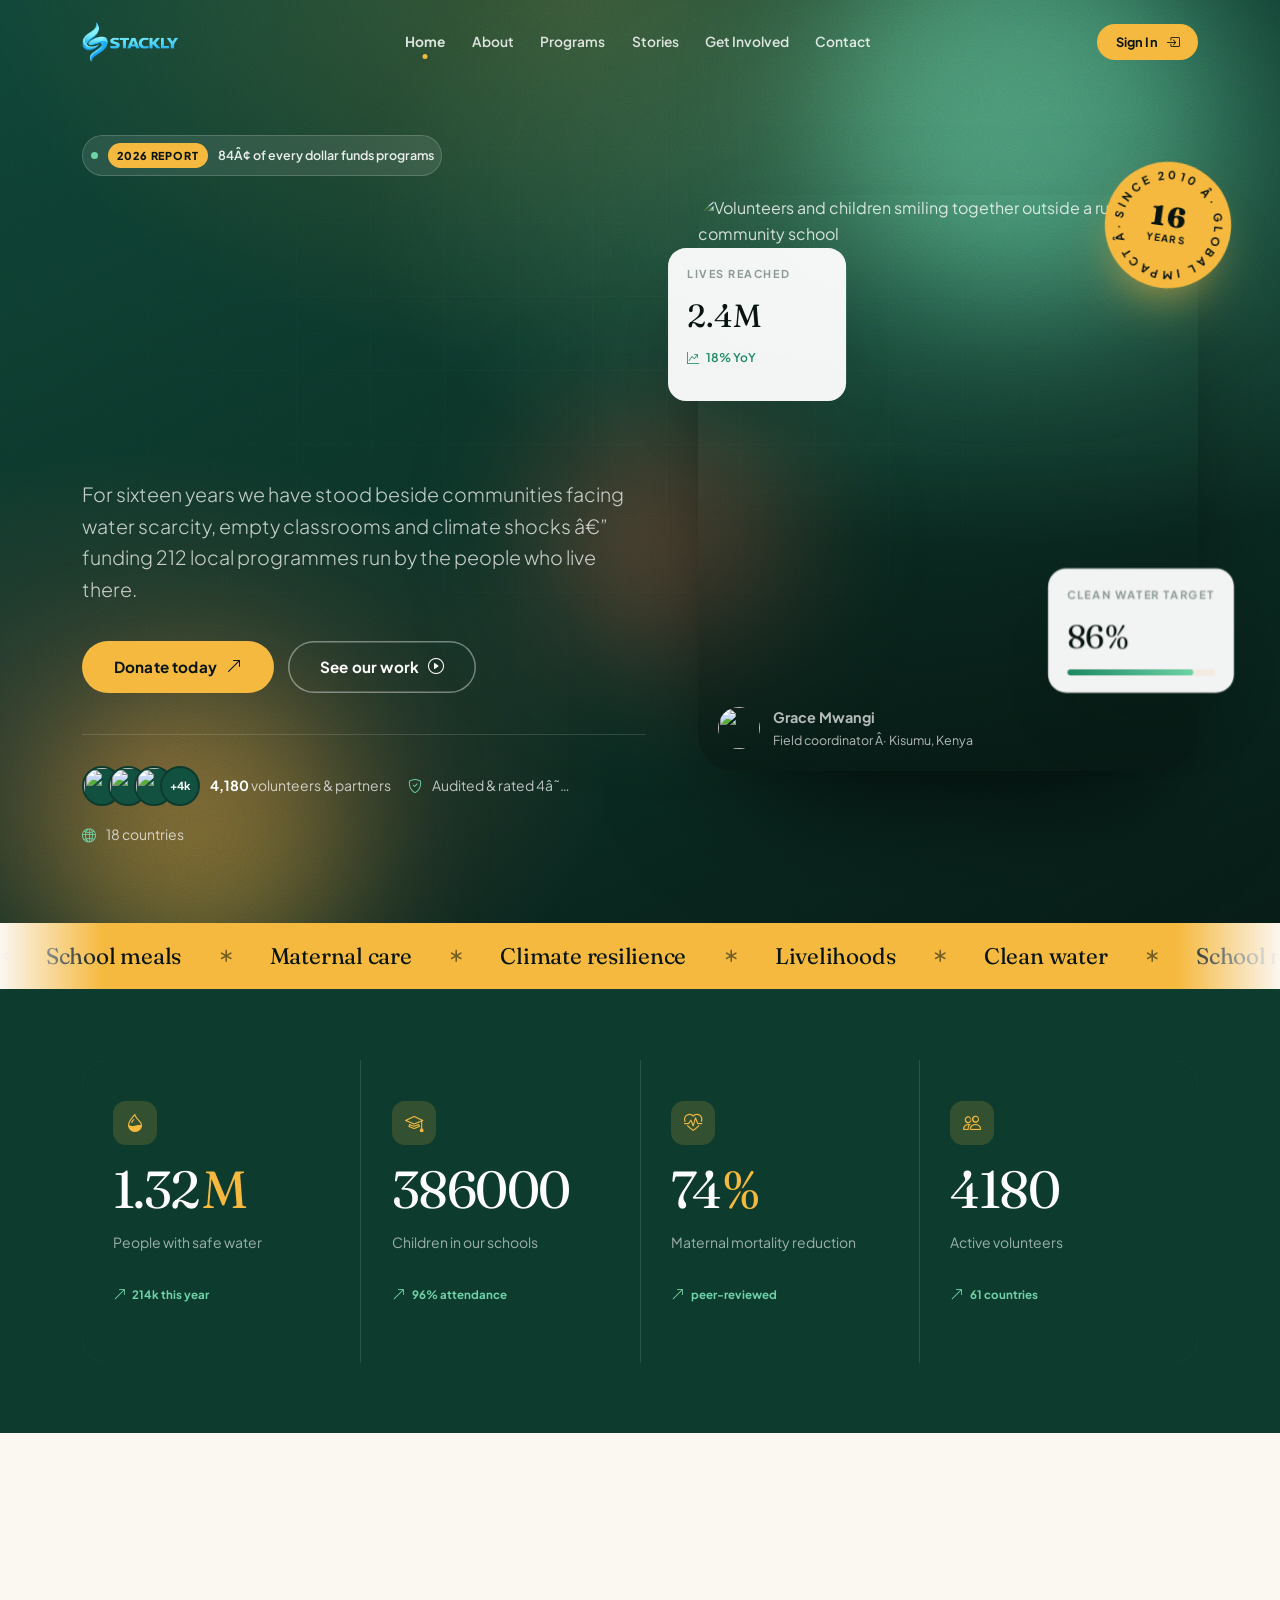
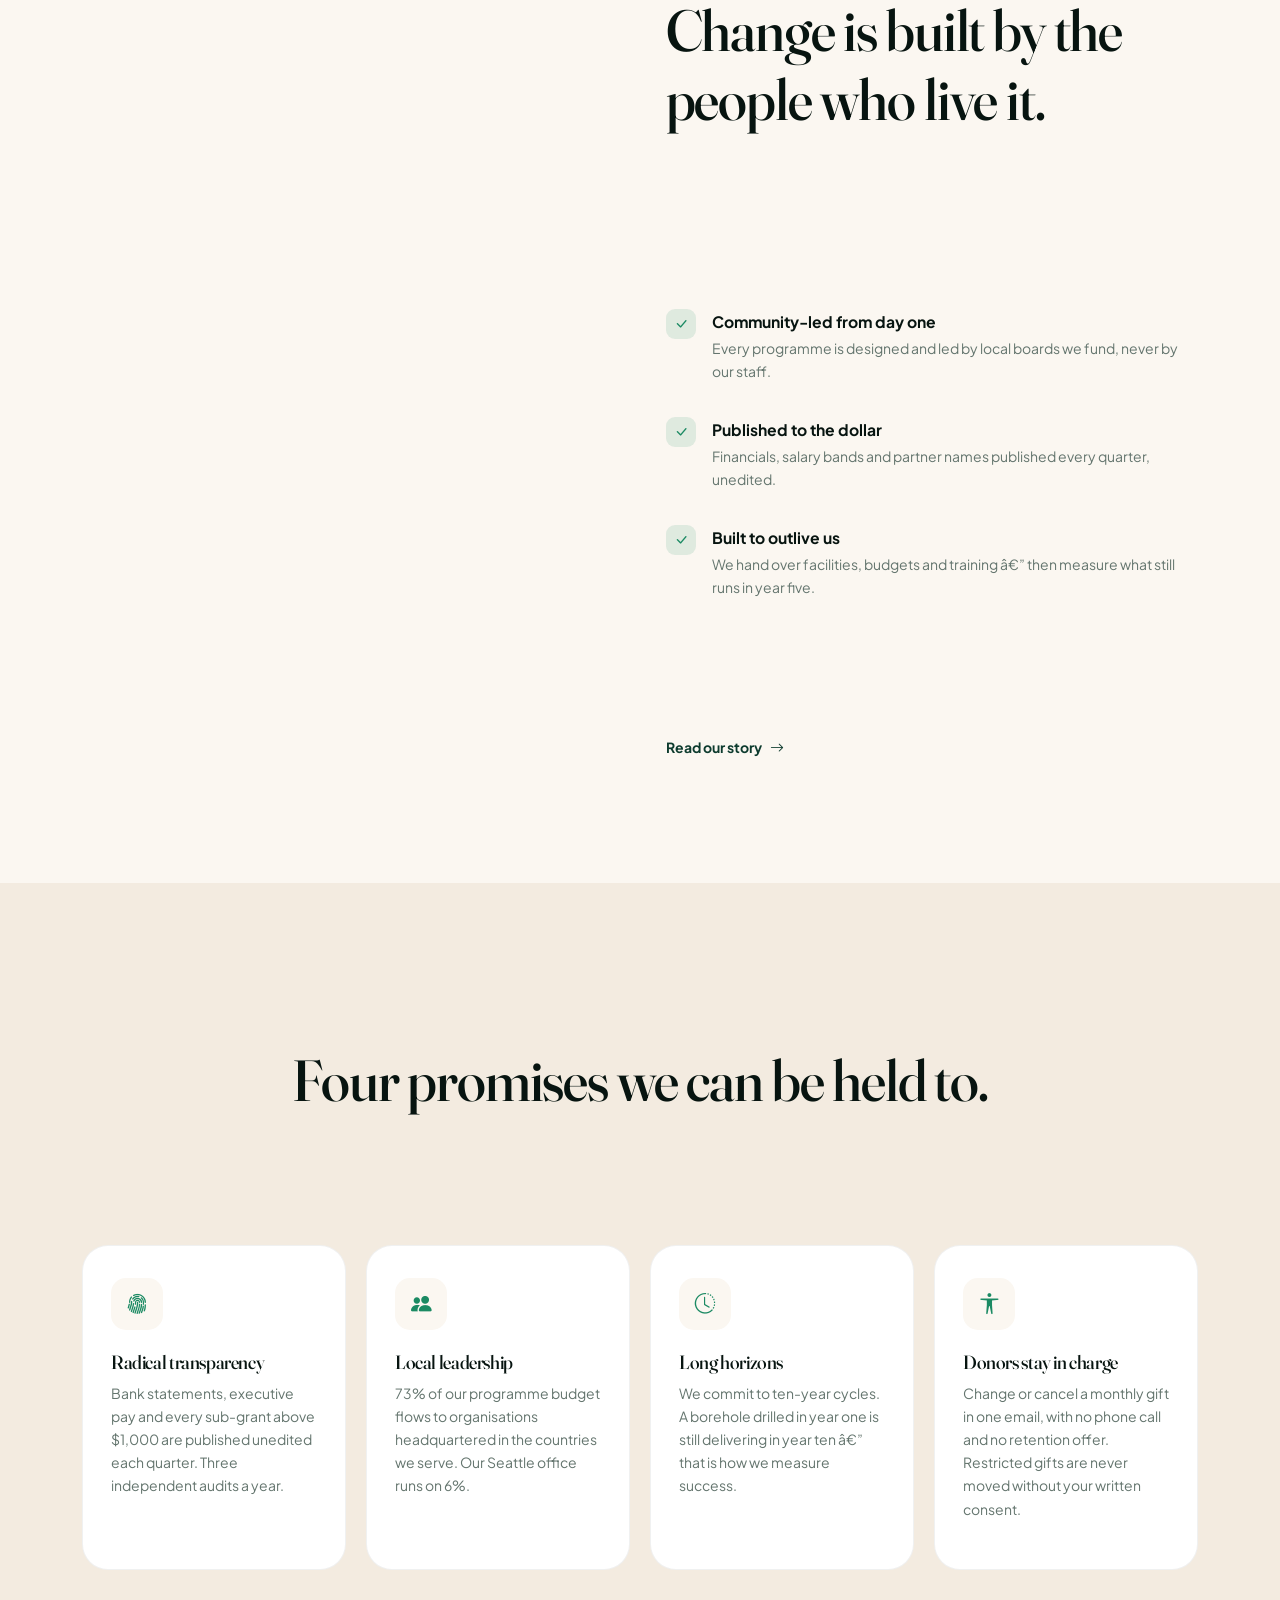
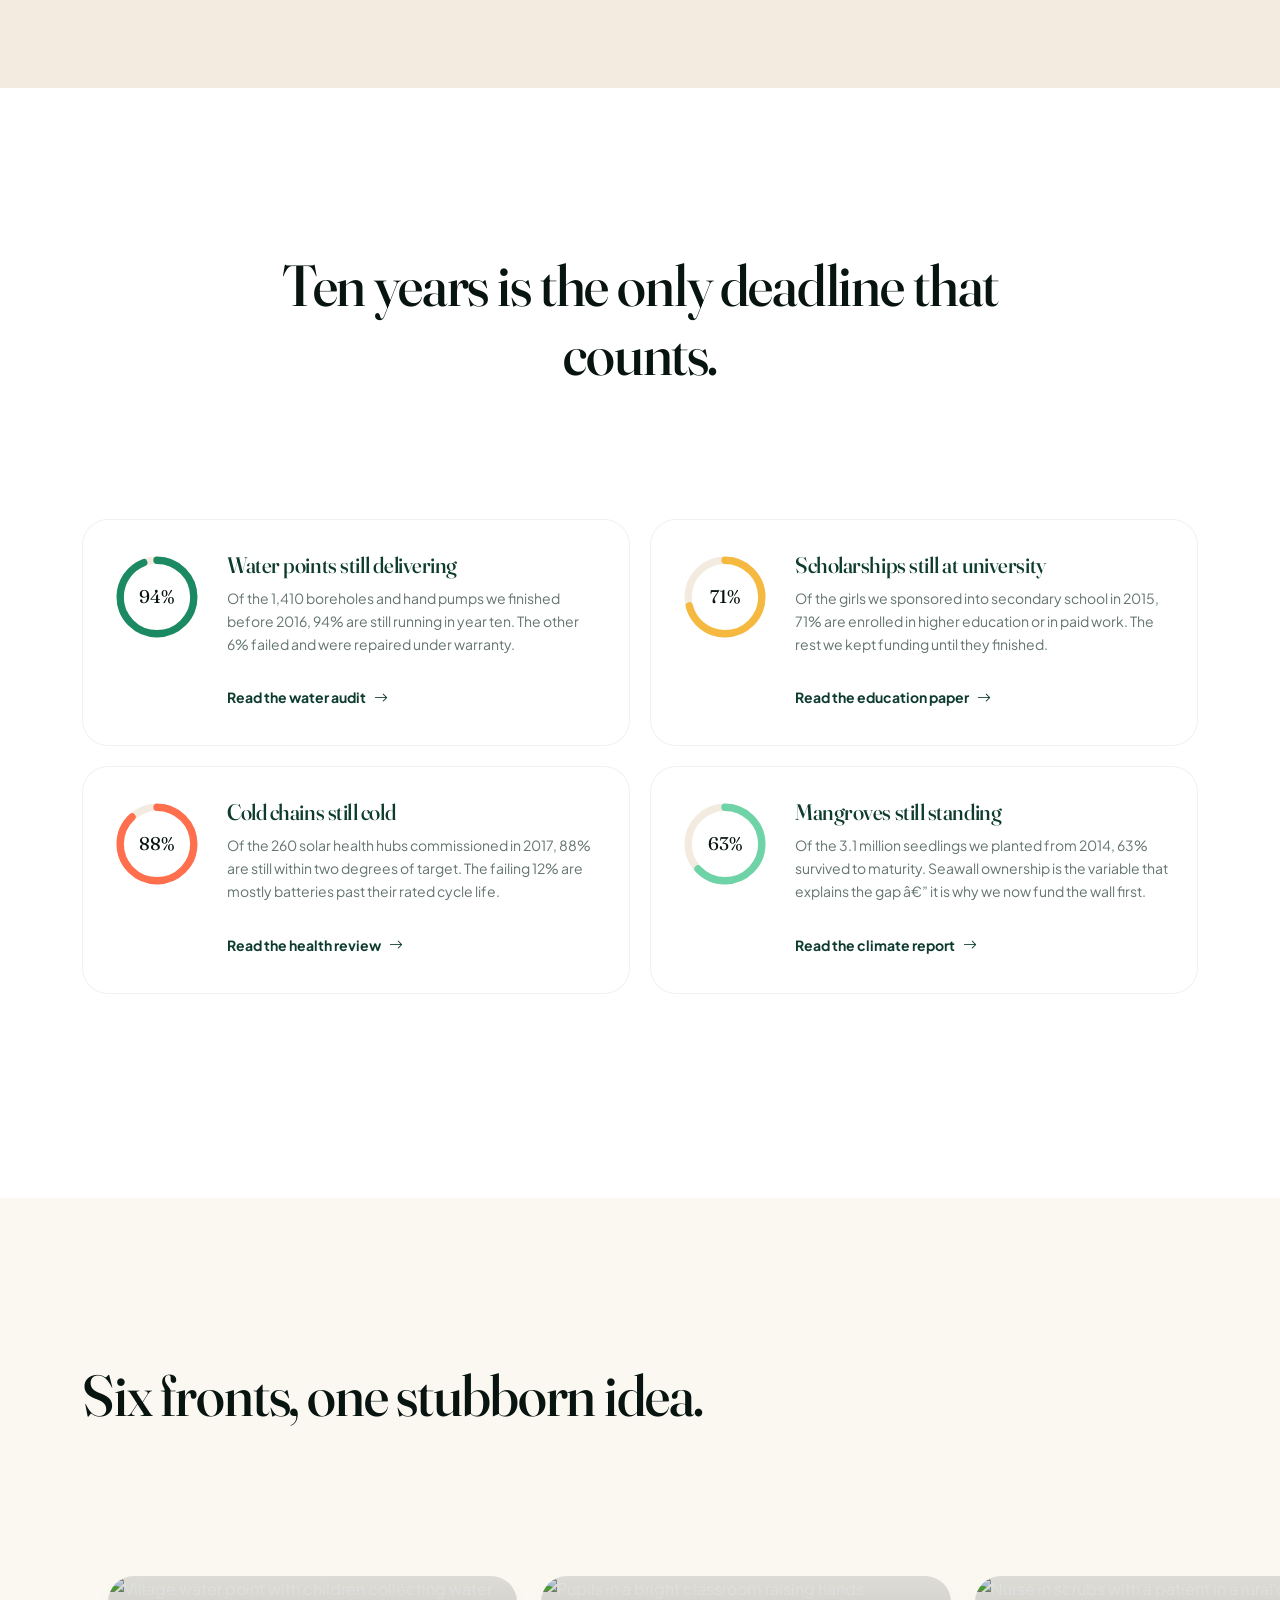
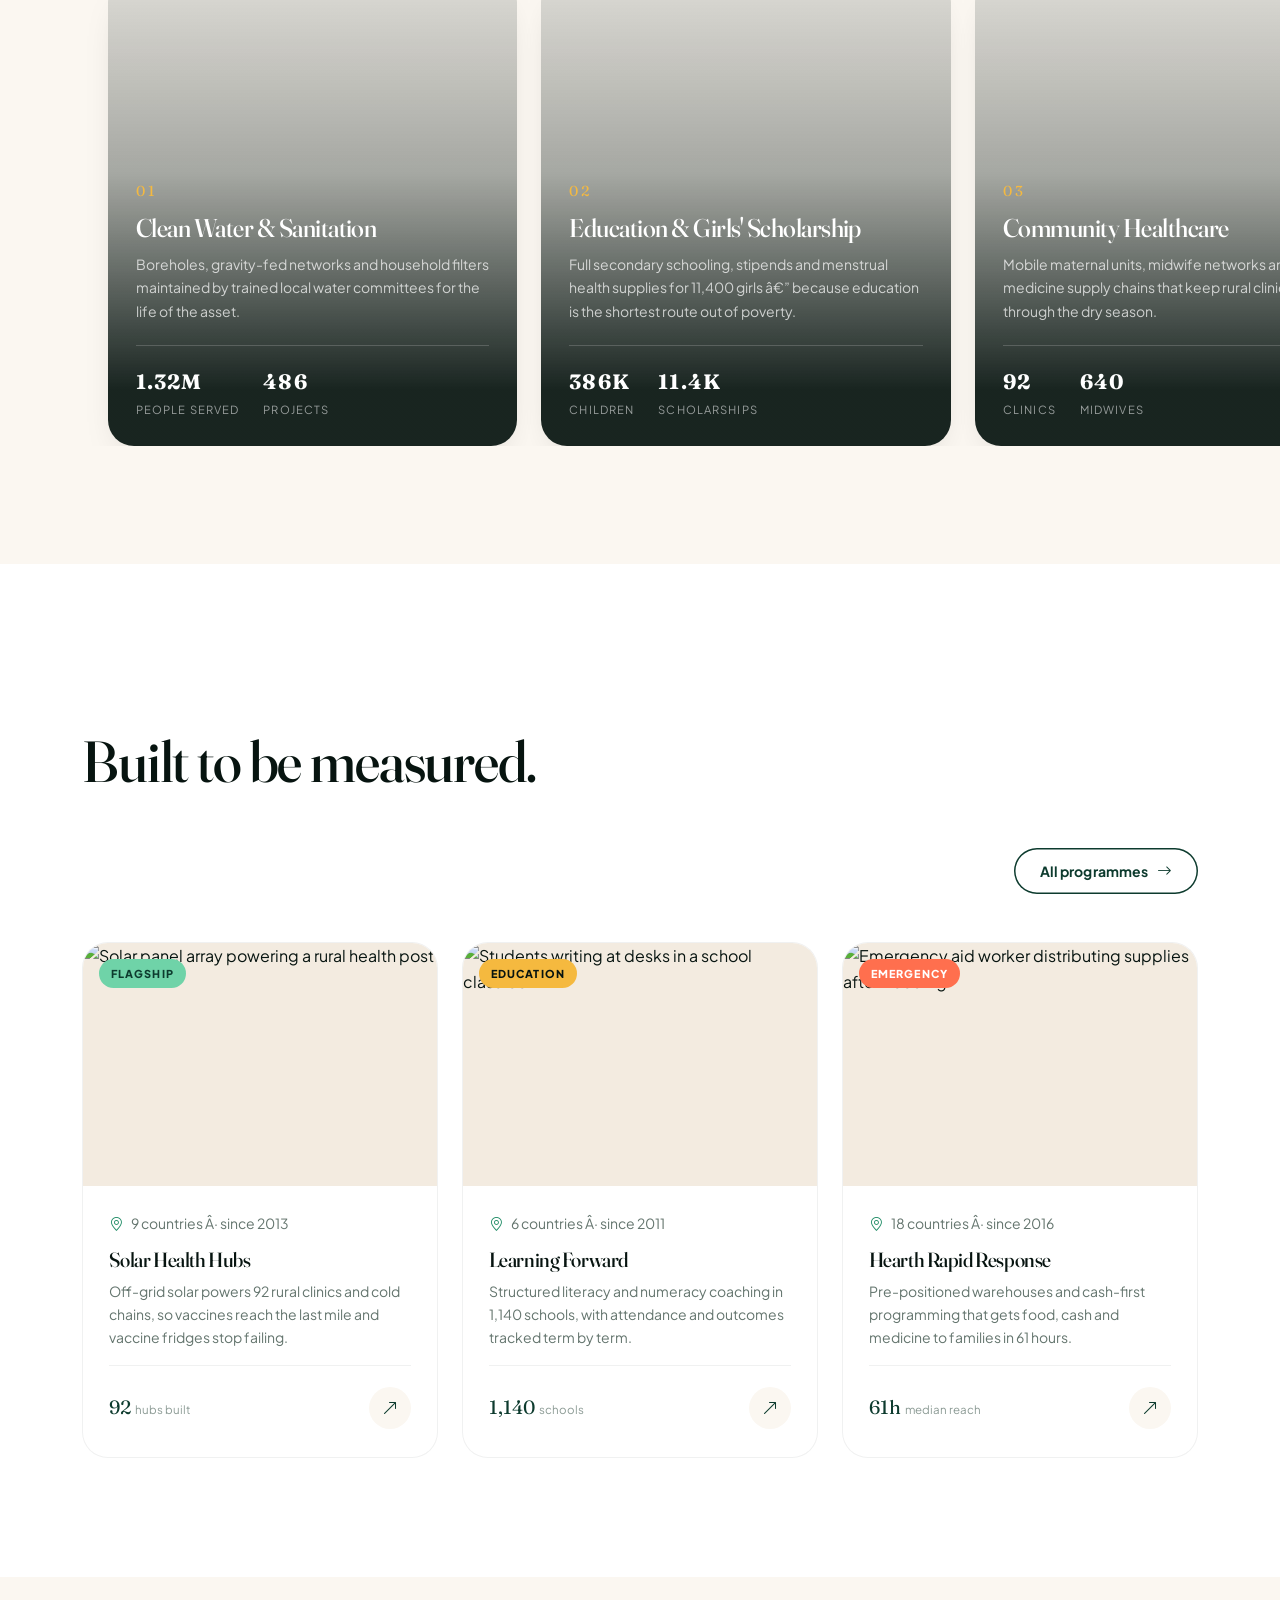
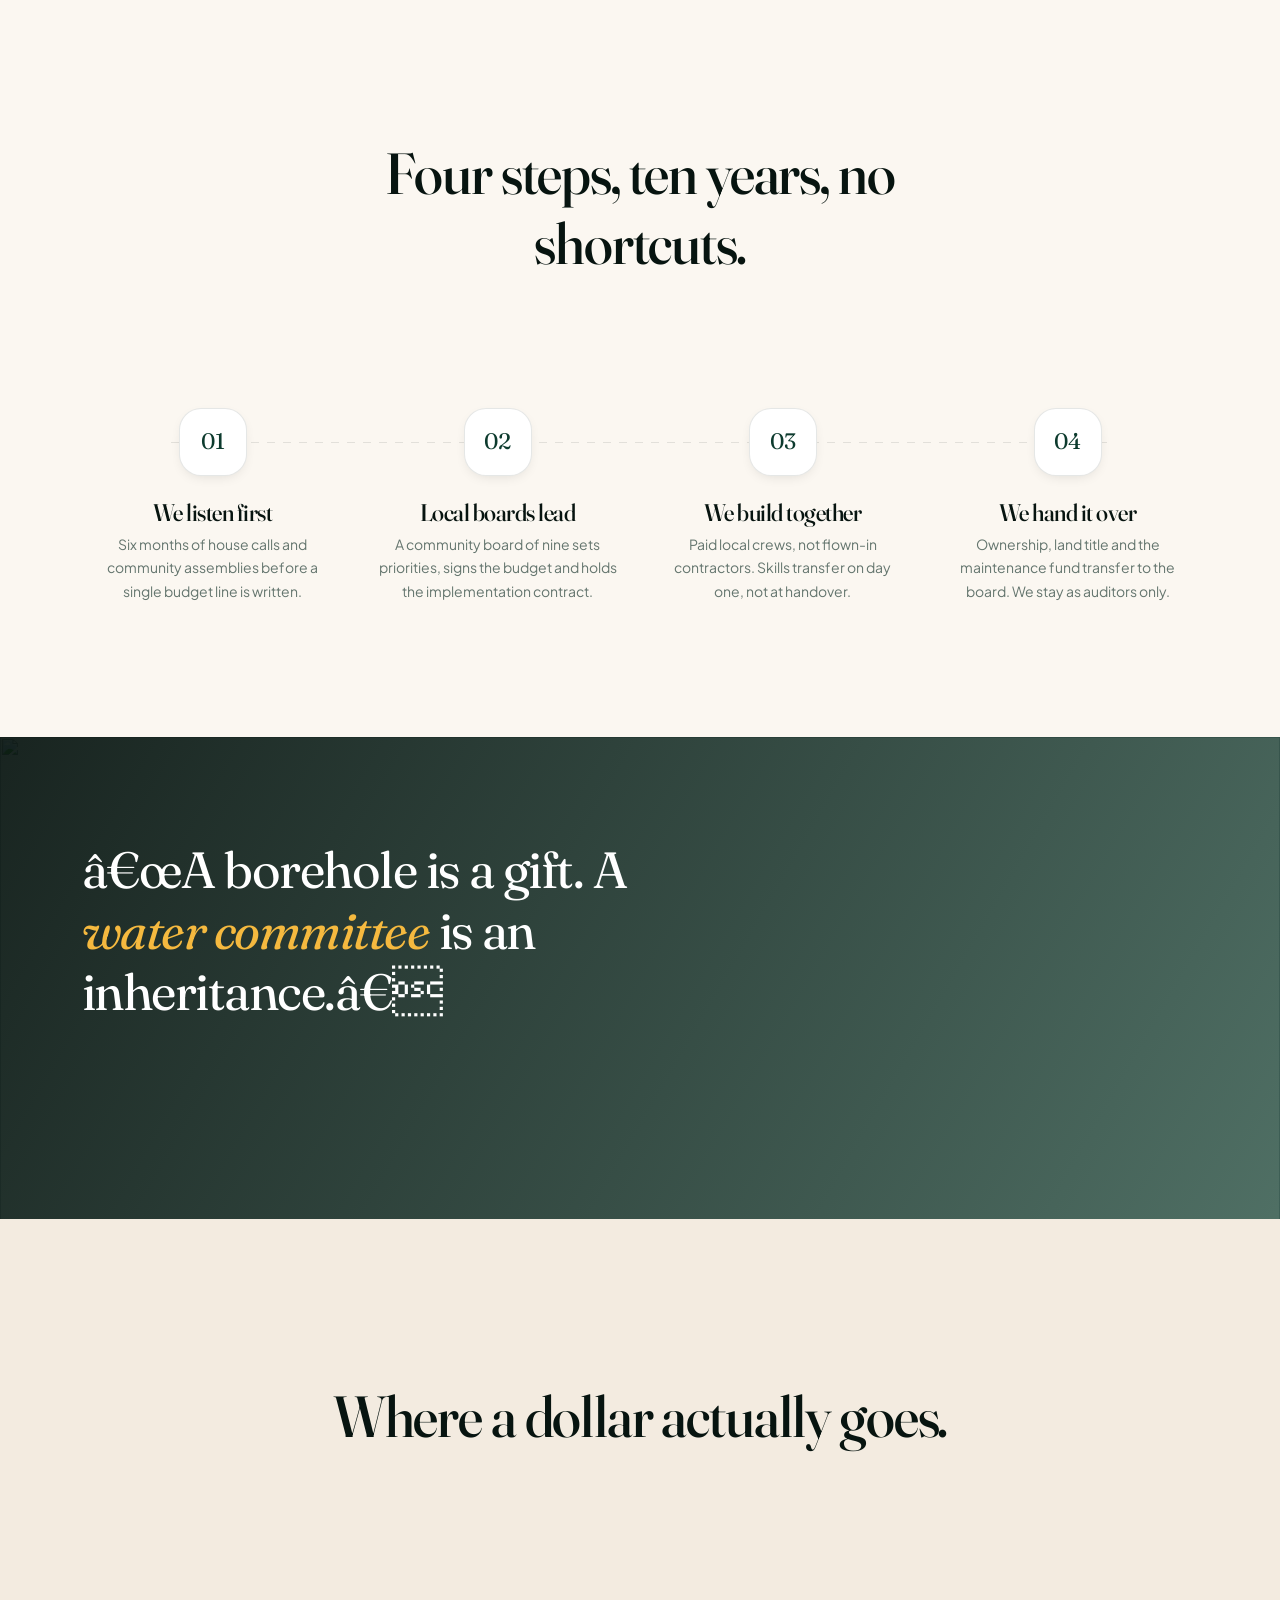
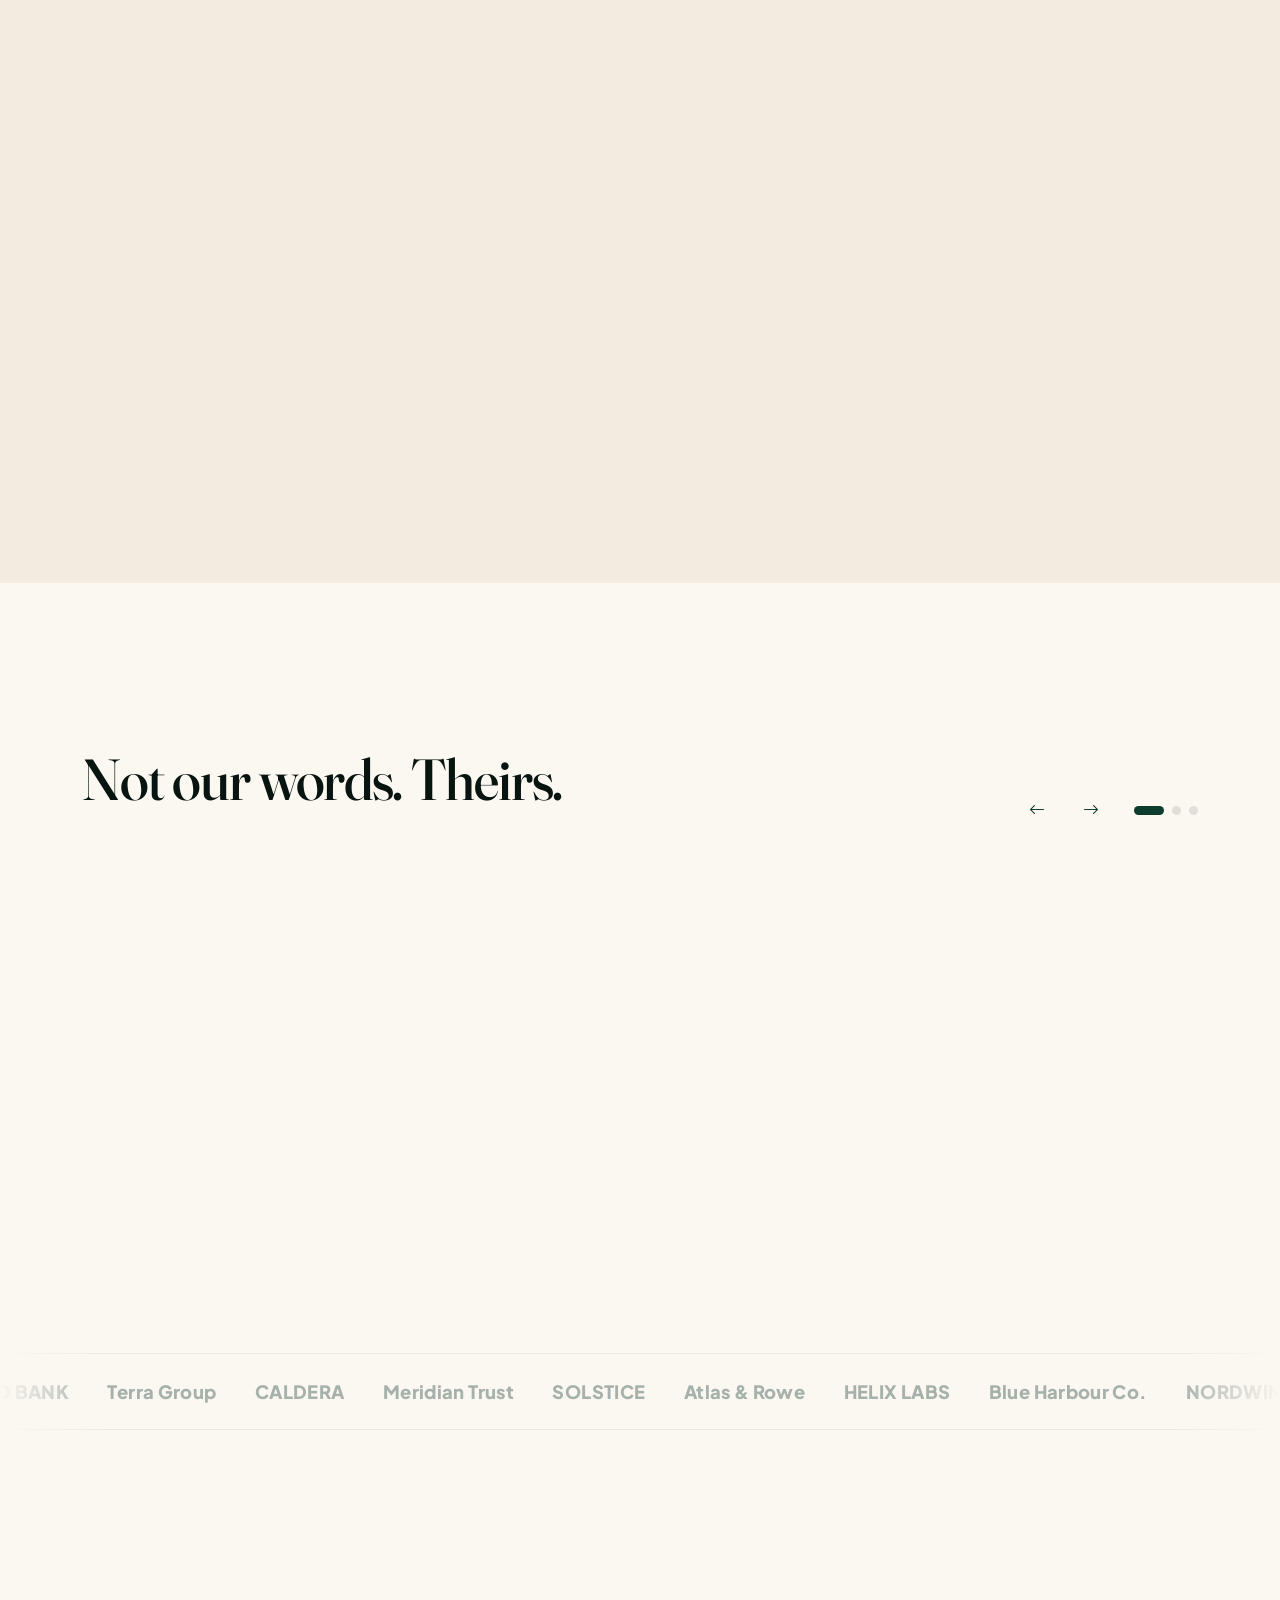
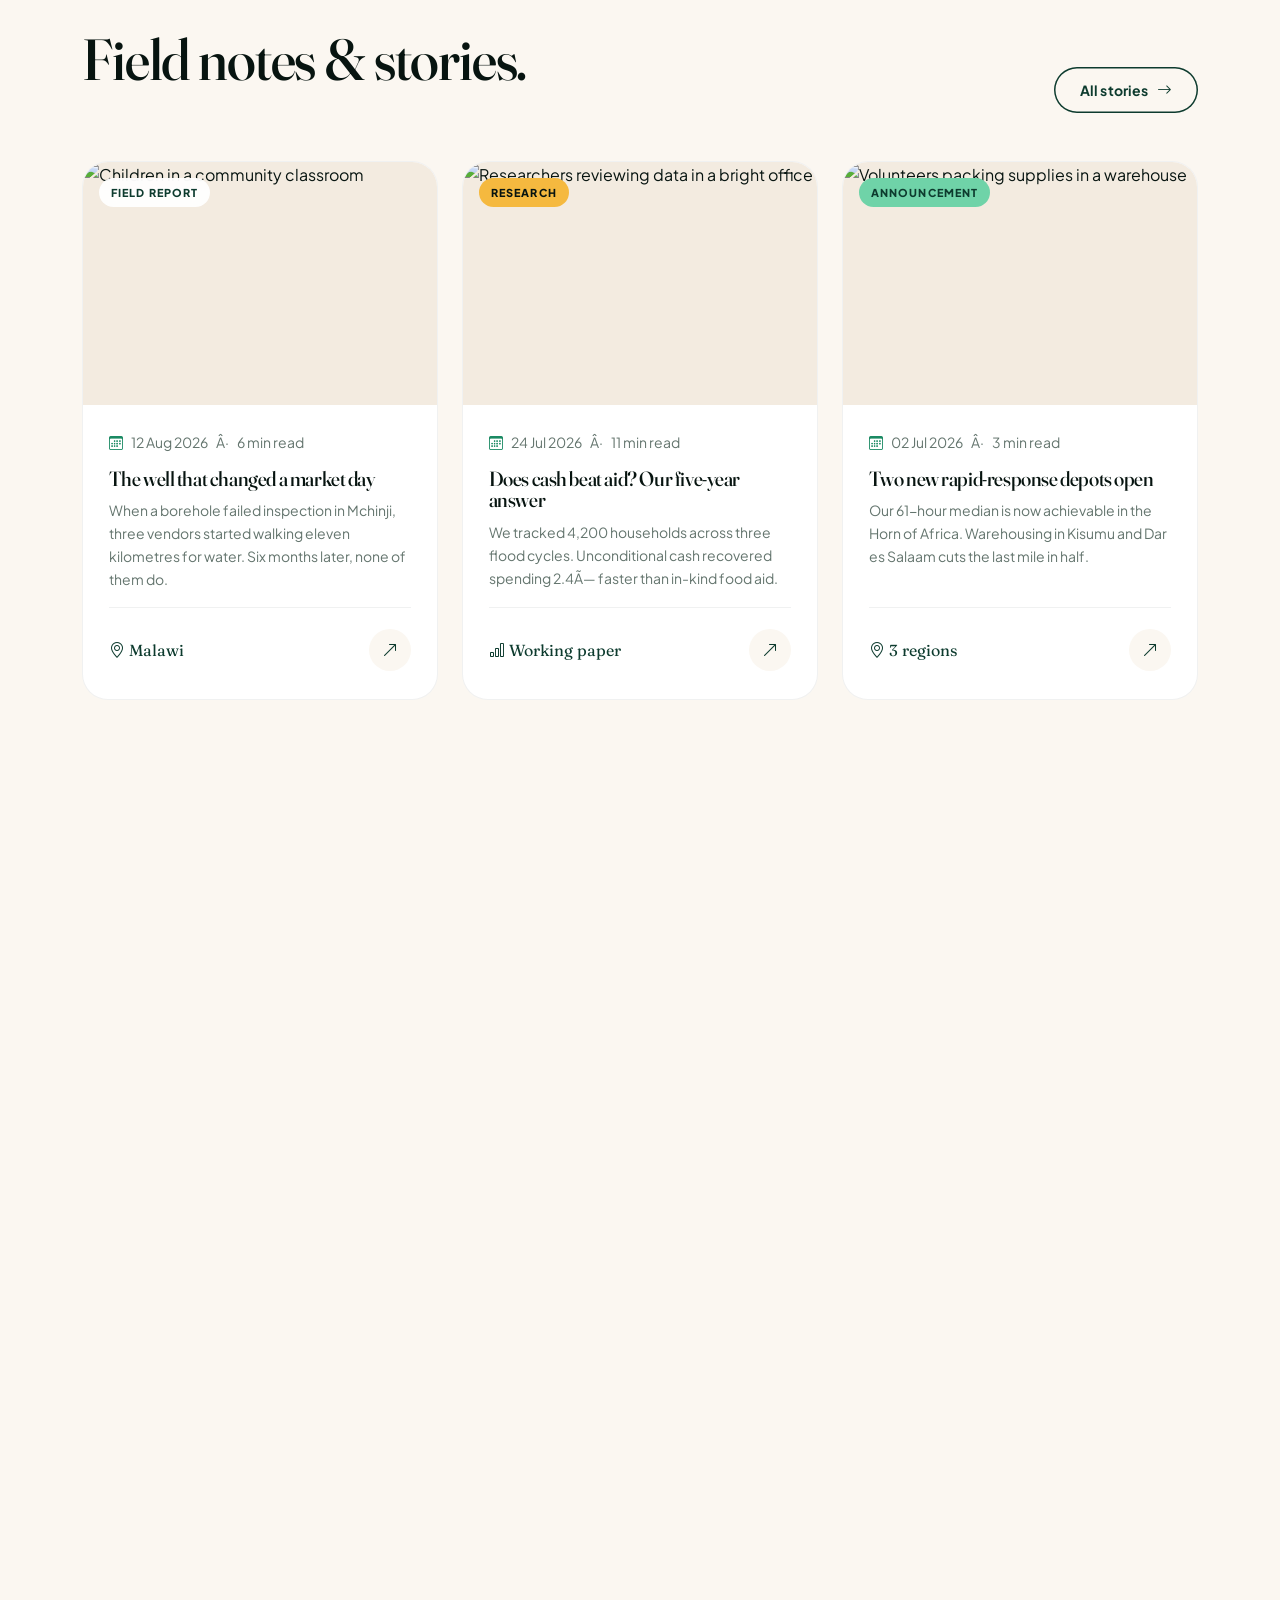
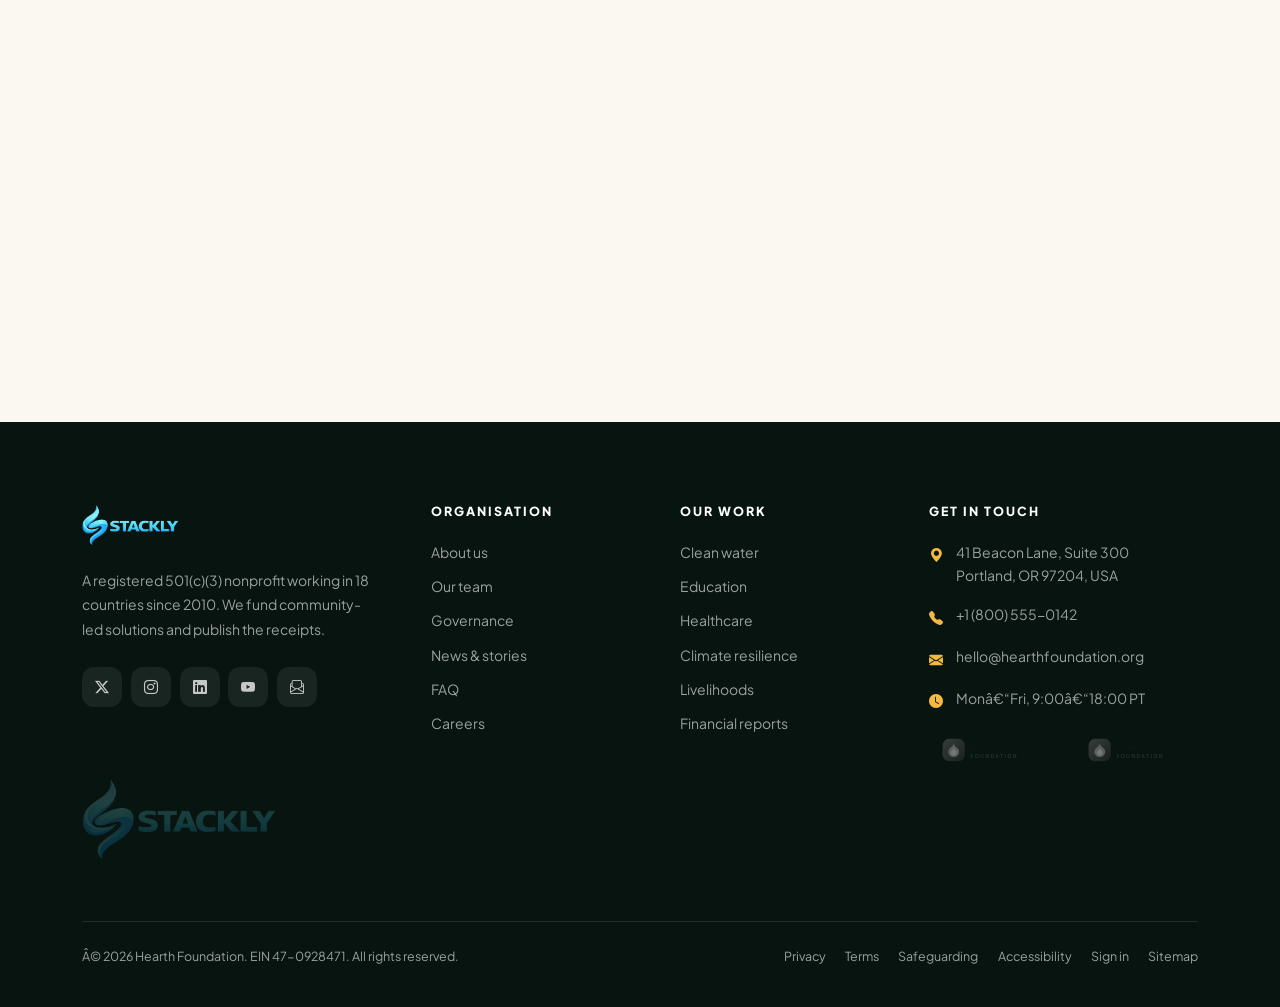
==== commit 2ca350cb: "project updated" ====
--- a/index.html
+++ b/index.html
@@ -39,7 +39,7 @@
         <path fill="#FBF7F1" opacity=".92" d="M32 25.5c-1 3.6-3.2 5.2-5.2 7.1-1.9 1.8-3 3.5-3 5.7A8.2 8.2 0 0 0 32 46.4a8.2 8.2 0 0 0 8.2-8.1c0-2.2-1.1-3.9-3-5.7-2-1.9-4.2-3.5-5.2-7.1Z"/>
       </svg>
     </div>
-    <p class="preloader__name">Hearth Foundation</p>
+    <div class="preloader__logo"><img src="image/image.png" alt="Hearth Foundation" style="height: 40px; width: auto;"></div>
     <div class="preloader__bar"><span></span></div>
     <div class="preloader__pct">
       <span>Loading</span>
@@ -57,17 +57,8 @@
 <!-- â•â•â•â•â•â•â•â•â•â•â•â•â•â• Header â•â•â•â•â•â•â•â•â•â•â•â•â•â• -->
 <header class="site-header" data-header>
   <div class="container">
-    <a class="brand" href="index.html" aria-label="Hearth Foundation â€” home">
-      <span class="brand-mark is-spin">
-        <svg viewBox="0 0 64 64" aria-hidden="true">
-          <path fill="#F5B93F" d="M32 13c-1.6 6.4-5.8 9.3-9.4 12.6-3.5 3.2-5.6 6.5-5.6 10.4A15 15 0 0 0 32 51a15 15 0 0 0 15-15c0-3.9-2.1-7.2-5.6-10.4C37.8 22.3 33.6 19.4 32 13Z"/>
-          <path fill="#FBF7F1" opacity=".9" d="M32 25.5c-1 3.6-3.2 5.2-5.2 7.1-1.9 1.8-3 3.5-3 5.7A8.2 8.2 0 0 0 32 46.4a8.2 8.2 0 0 0 8.2-8.1c0-2.2-1.1-3.9-3-5.7-2-1.9-4.2-3.5-5.2-7.1Z"/>
-        </svg>
-      </span>
-      <span class="brand-text">
-        <span class="brand-name">Hearth</span>
-        <span class="brand-tag">Foundation</span>
-      </span>
+    <a class="brand" href="index.html" aria-label="Hearth Foundation — home">
+      <img src="image/image.png" alt="Hearth Foundation" style="height: 40px; width: auto;">
     </a>
 
     <nav class="main-nav d-none d-lg-block" aria-label="Main">
@@ -98,7 +89,7 @@
 <!-- â•â•â•â•â•â•â•â•â•â•â•â•â•â• Mobile drawer â•â•â•â•â•â•â•â•â•â•â•â•â•â• -->
 <div class="offcanvas offcanvas-end mobile-nav" tabindex="-1" id="mobileNav" data-nav-drawer aria-labelledby="mobileNavLabel">
   <div class="offcanvas-header">
-    <h5 class="offcanvas-title" id="mobileNavLabel" style="color:#fff; font-family:var(--font-display);">Hearth</h5>
+    <div class="offcanvas-title" id="mobileNavLabel"><img src="image/image.png" alt="Hearth Foundation" style="height: 35px; width: auto;"></div>
     <button type="button" class="btn-close" data-bs-dismiss="offcanvas" aria-label="Close menu"></button>
   </div>
   <div class="offcanvas-body mobile-nav__body">
@@ -953,17 +944,8 @@
   <div class="container">
     <div class="footer-grid">
       <div class="footer-about">
-        <a class="brand" href="index.html" aria-label="Hearth Foundation â€” home">
-          <span class="brand-mark">
-            <svg viewBox="0 0 64 64" aria-hidden="true">
-              <path fill="#F5B93F" d="M32 13c-1.6 6.4-5.8 9.3-9.4 12.6-3.5 3.2-5.6 6.5-5.6 10.4A15 15 0 0 0 32 51a15 15 0 0 0 15-15c0-3.9-2.1-7.2-5.6-10.4C37.8 22.3 33.6 19.4 32 13Z"/>
-              <path fill="#FBF7F1" opacity=".9" d="M32 25.5c-1 3.6-3.2 5.2-5.2 7.1-1.9 1.8-3 3.5-3 5.7A8.2 8.2 0 0 0 32 46.4a8.2 8.2 0 0 0 8.2-8.1c0-2.2-1.1-3.9-3-5.7-2-1.9-4.2-3.5-5.2-7.1Z"/>
-            </svg>
-          </span>
-          <span class="brand-text">
-            <span class="brand-name" style="color:#fff;">Hearth</span>
-            <span class="brand-tag" style="color:var(--mint);">Foundation</span>
-          </span>
+        <a class="brand" href="index.html" aria-label="Hearth Foundation — home">
+          <img src="image/image.png" alt="Hearth Foundation" style="height: 40px; width: auto;">
         </a>
         <p>A registered 501(c)(3) nonprofit working in 18 countries since 2010. We fund community-led solutions and publish the receipts.</p>
         <div class="social-row">
@@ -1014,7 +996,7 @@
       </div>
     </div>
 
-    <p class="footer-wordmark" aria-hidden="true">HEARTH</p>
+      <div class="footer-wordmark" aria-hidden="true"><img src="image/image.png" alt="Hearth Foundation" style="height: 80px; width: auto; opacity: 0.2;"></div>
 
     <div class="footer-bottom">
       <p>Â© 2026 Hearth Foundation. EIN 47-0928471. All rights reserved.</p>
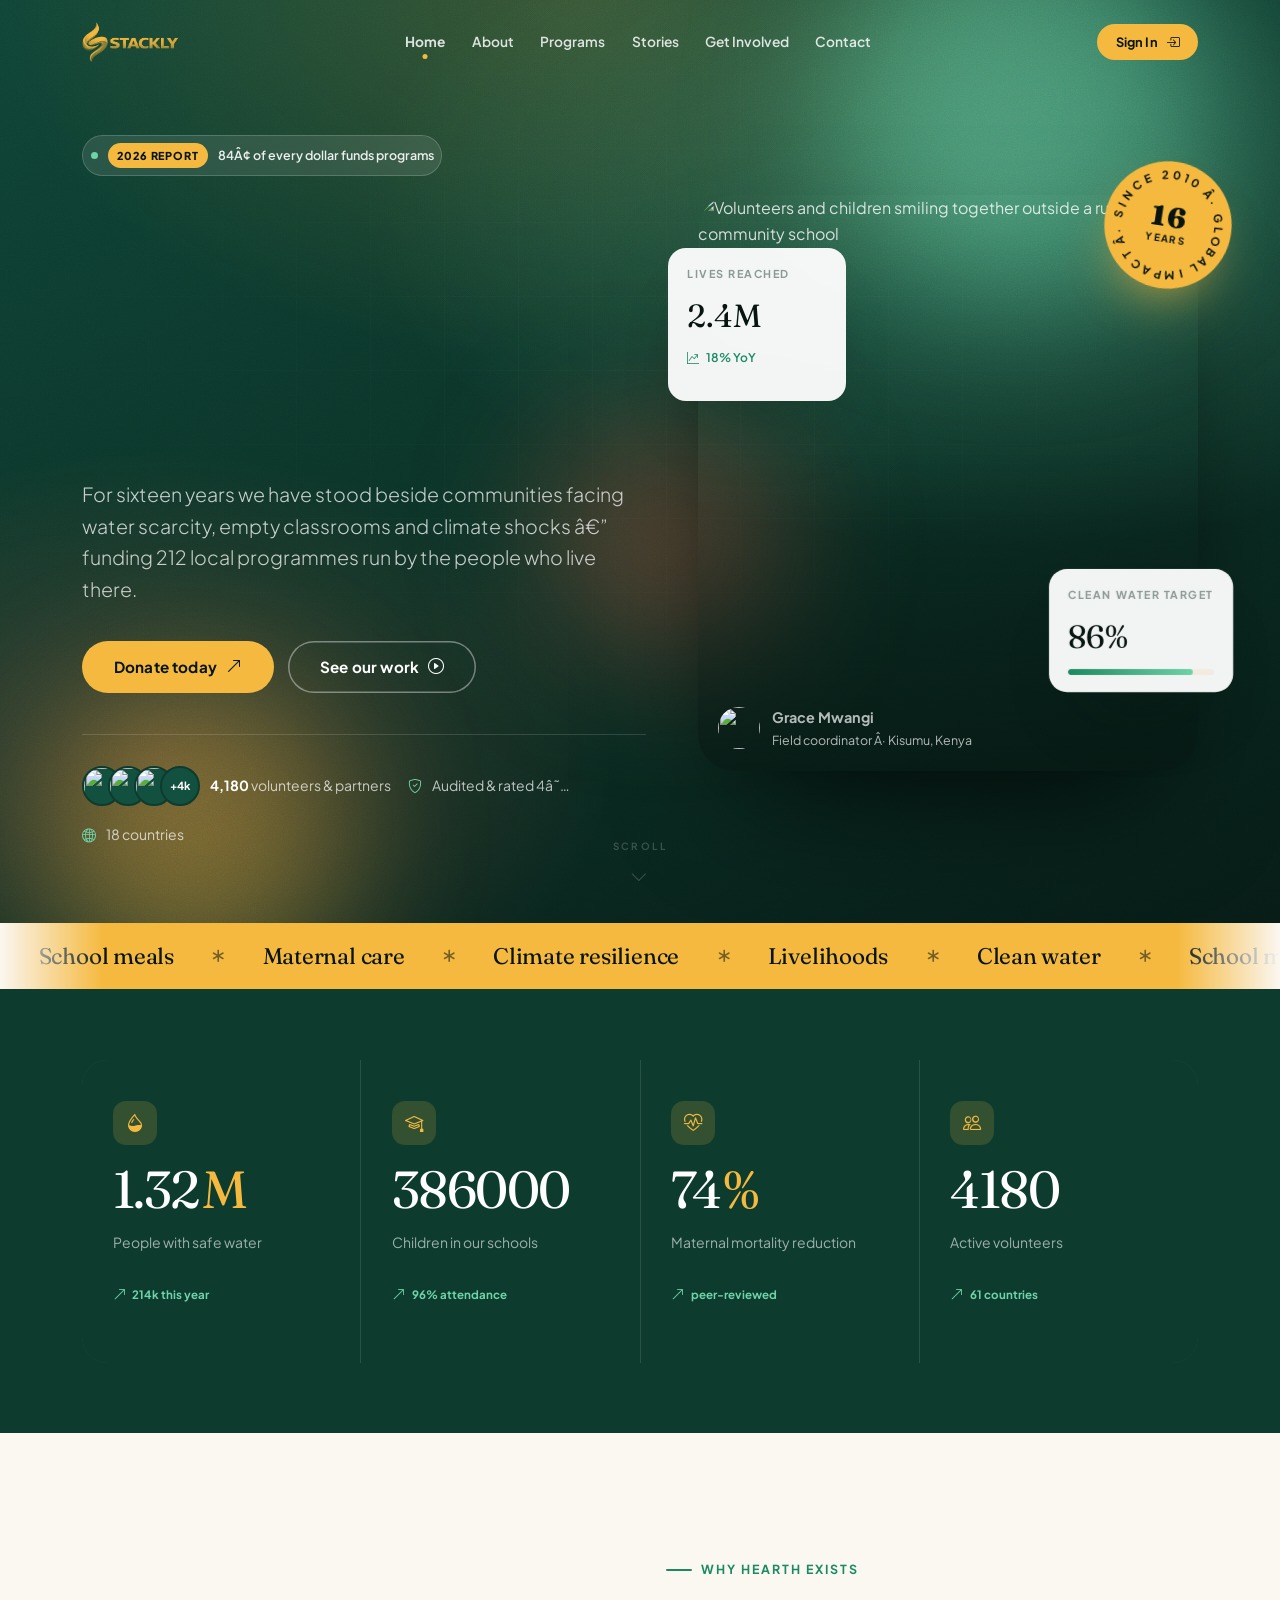
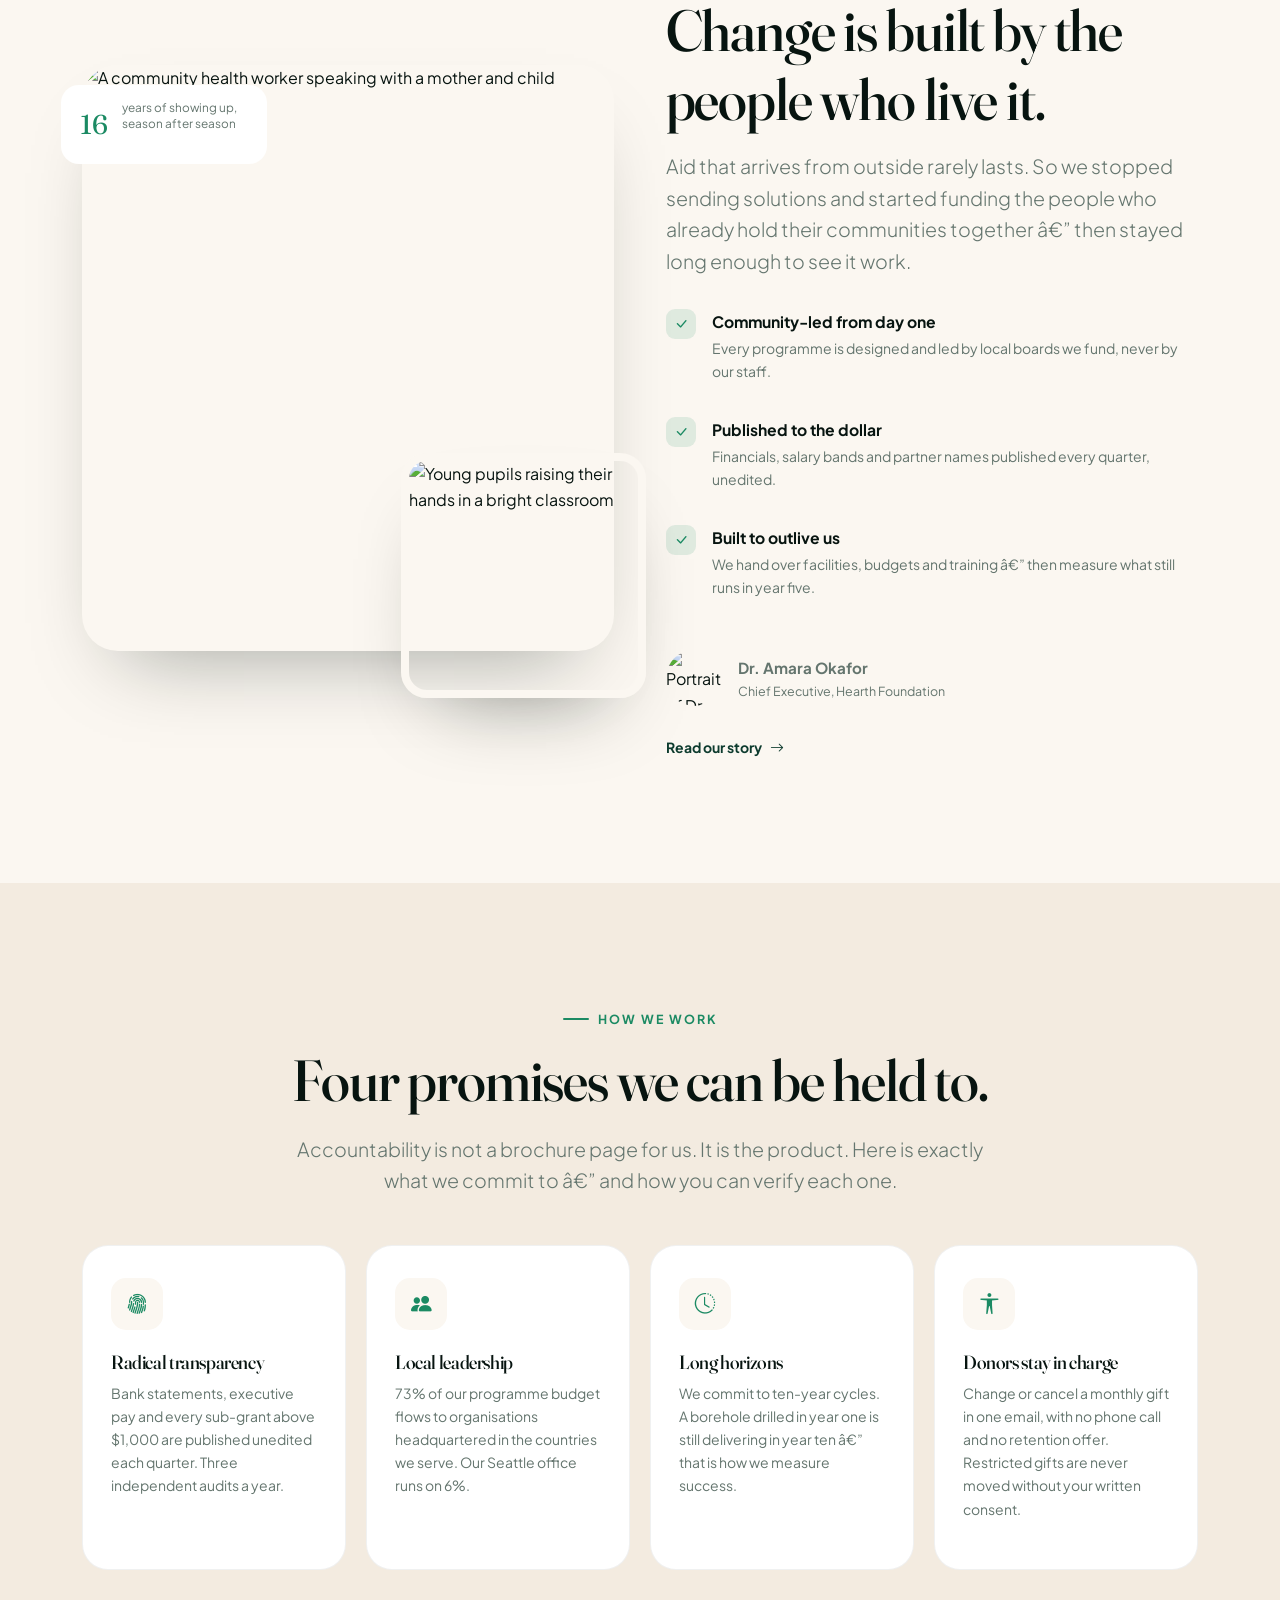
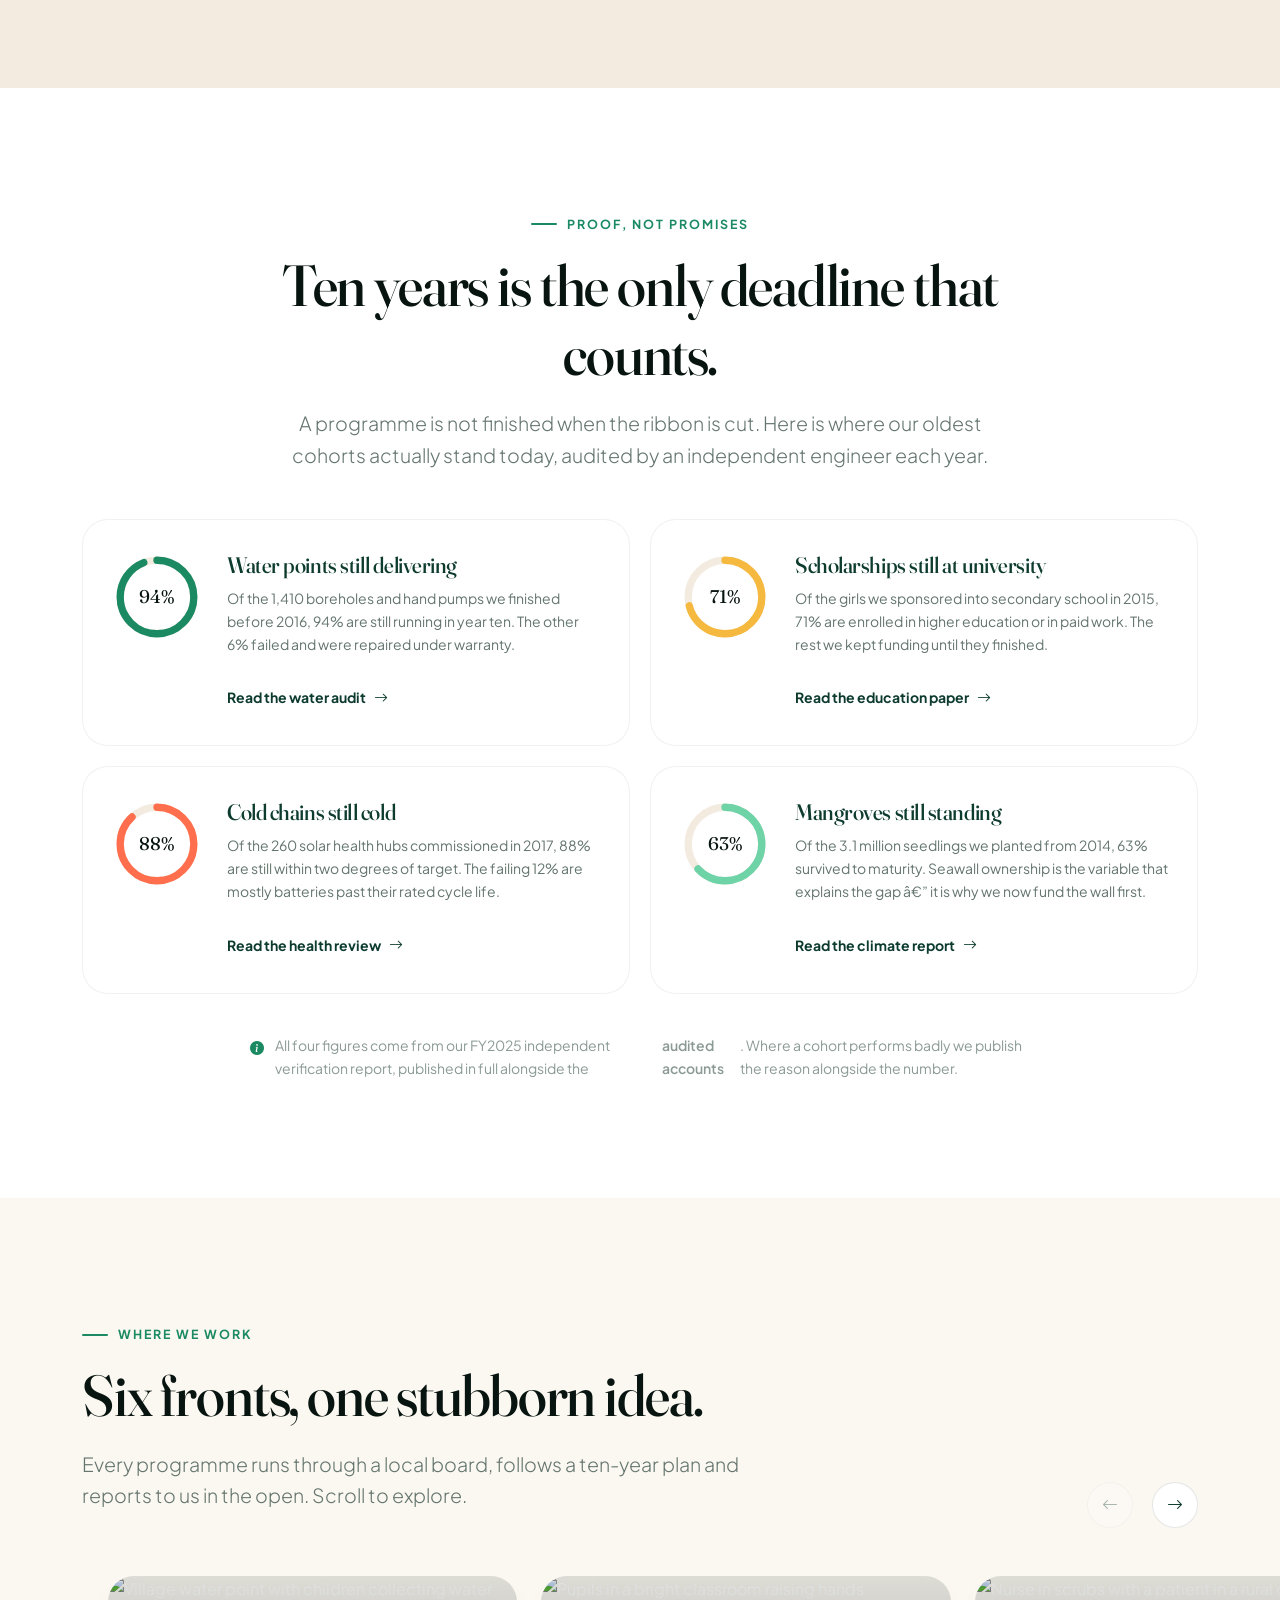
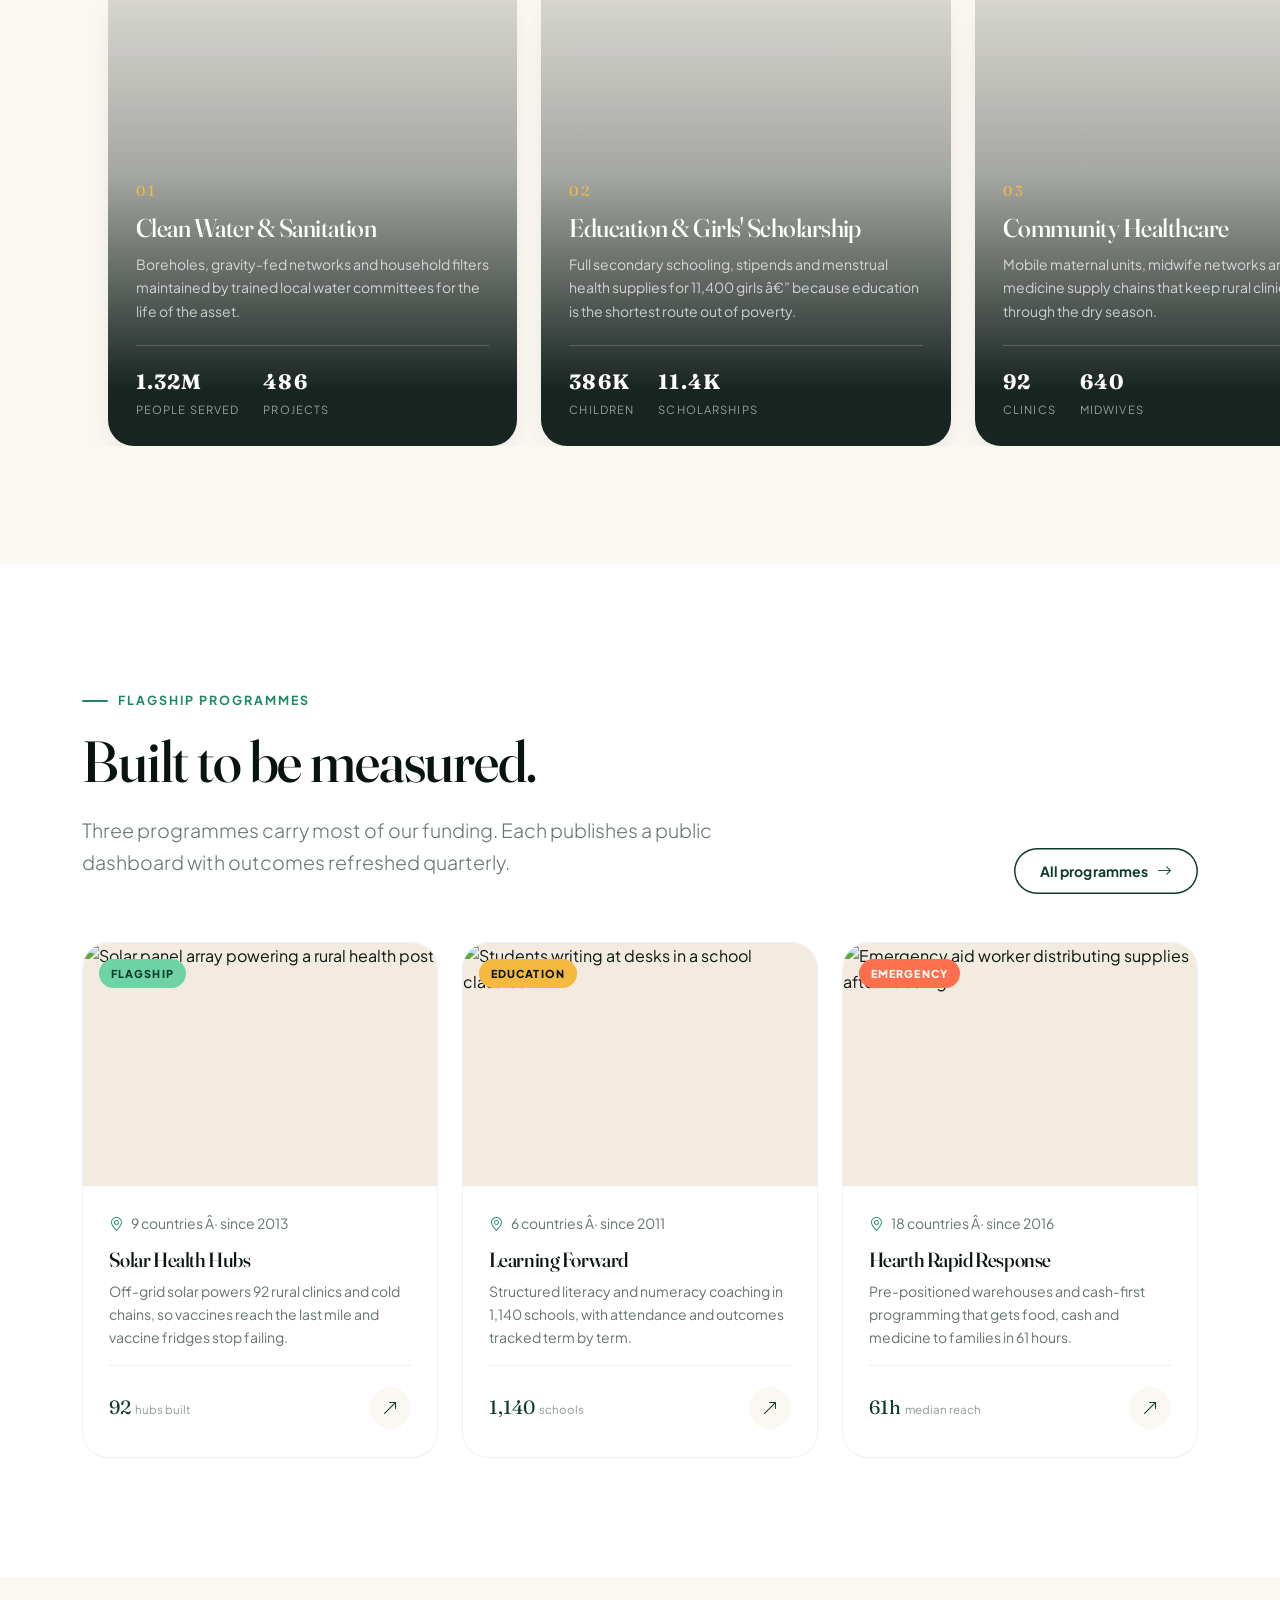
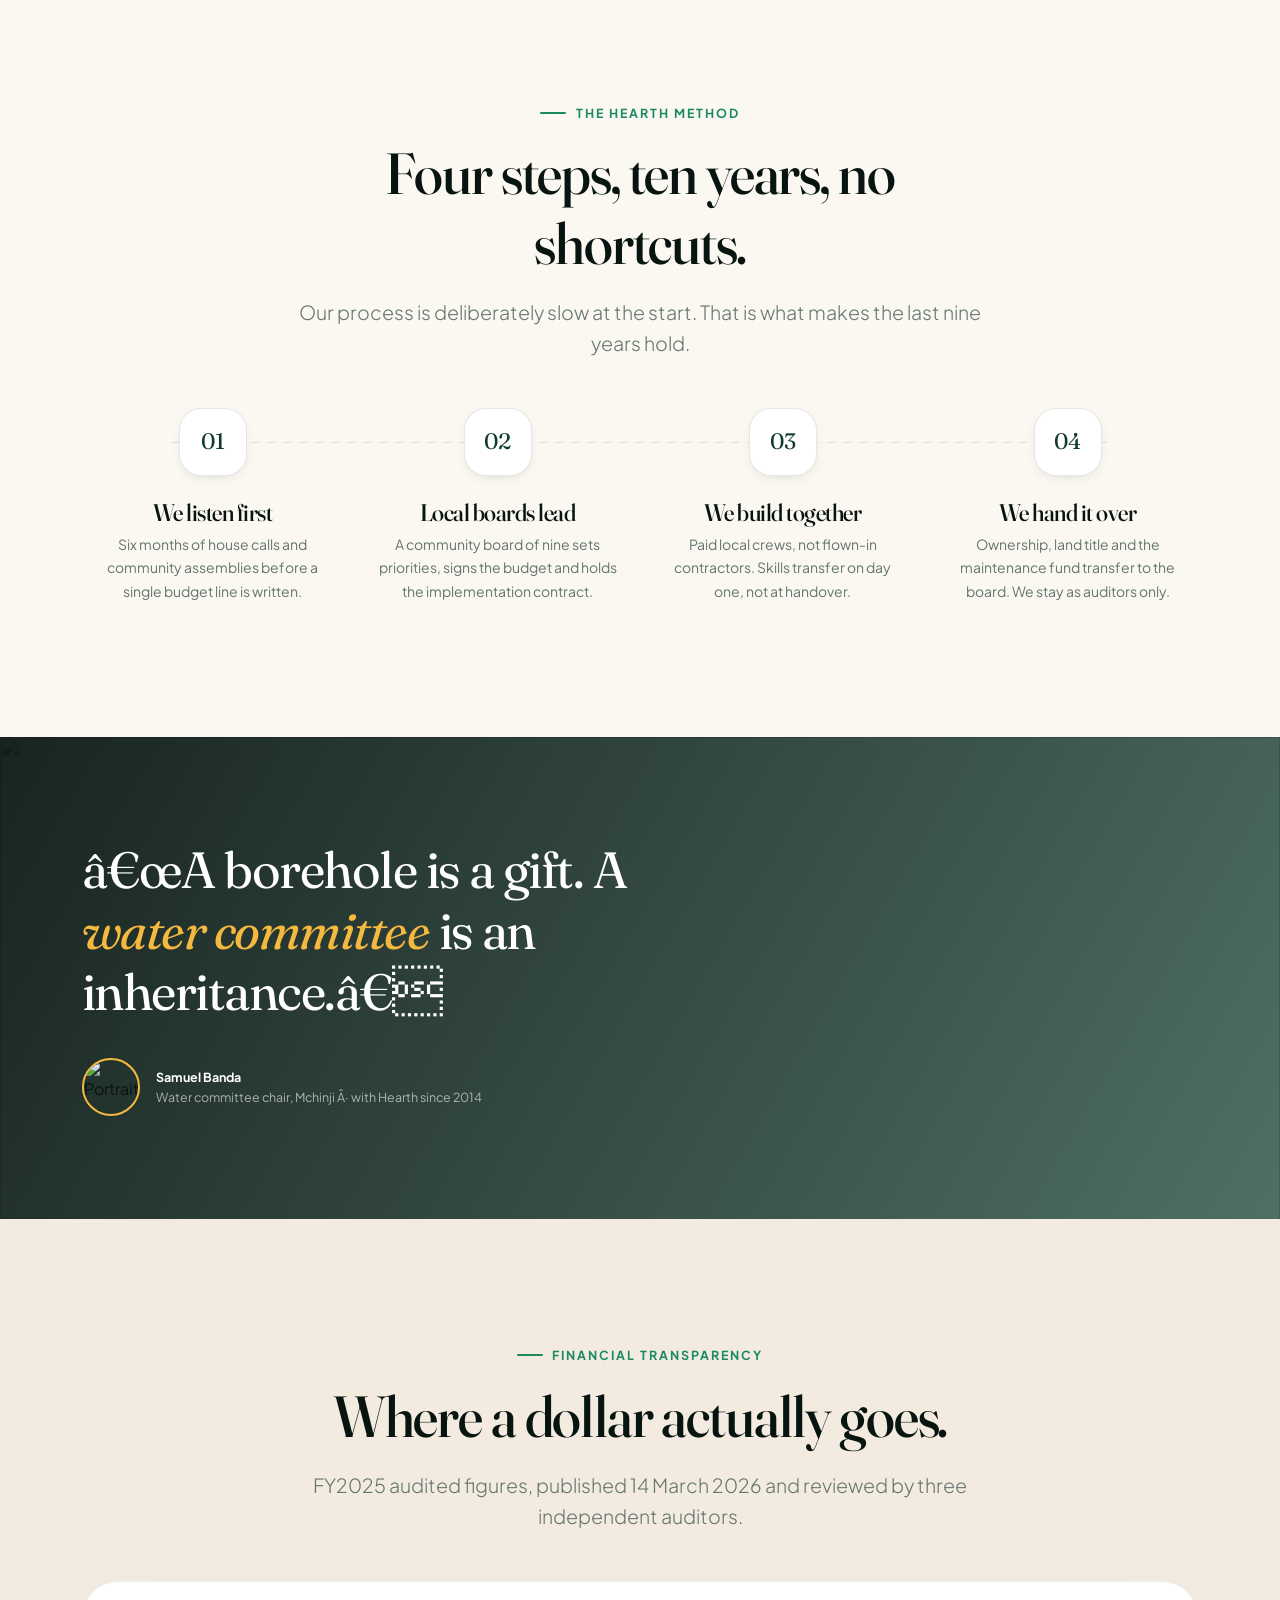
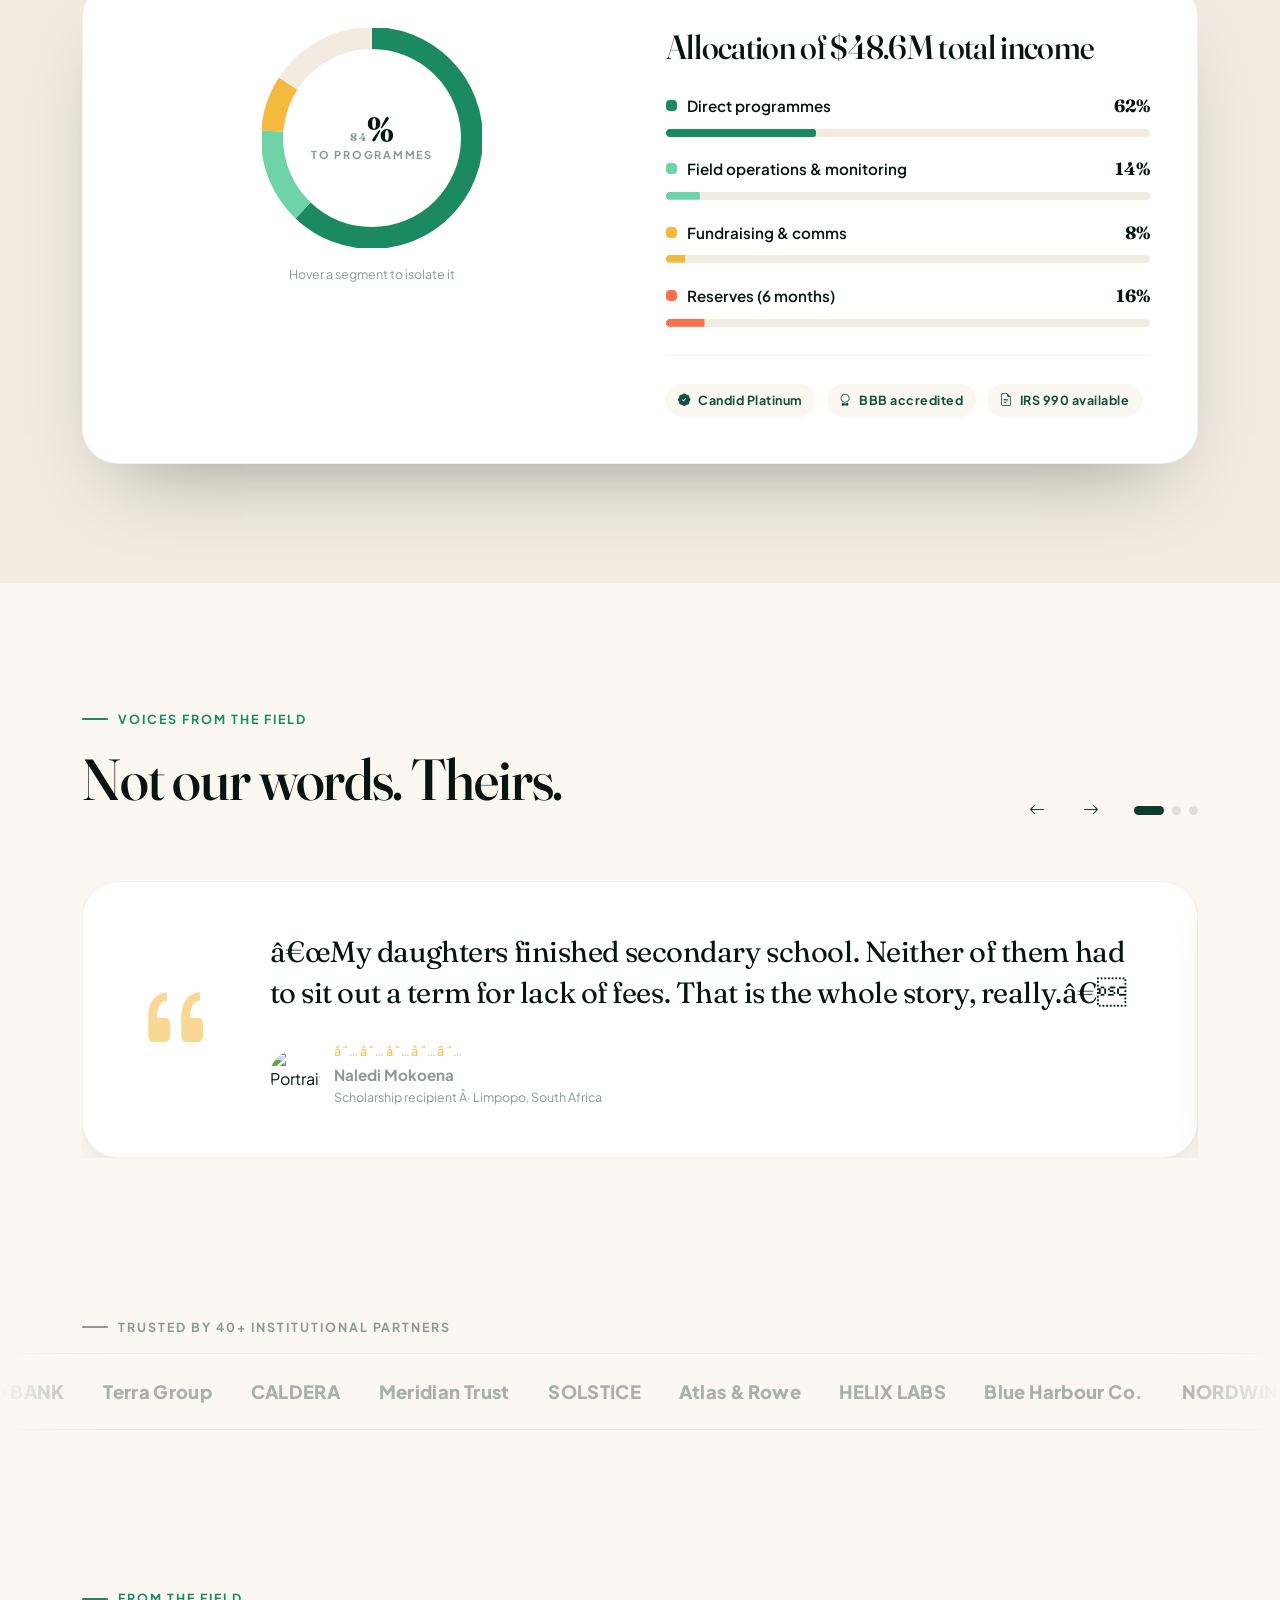
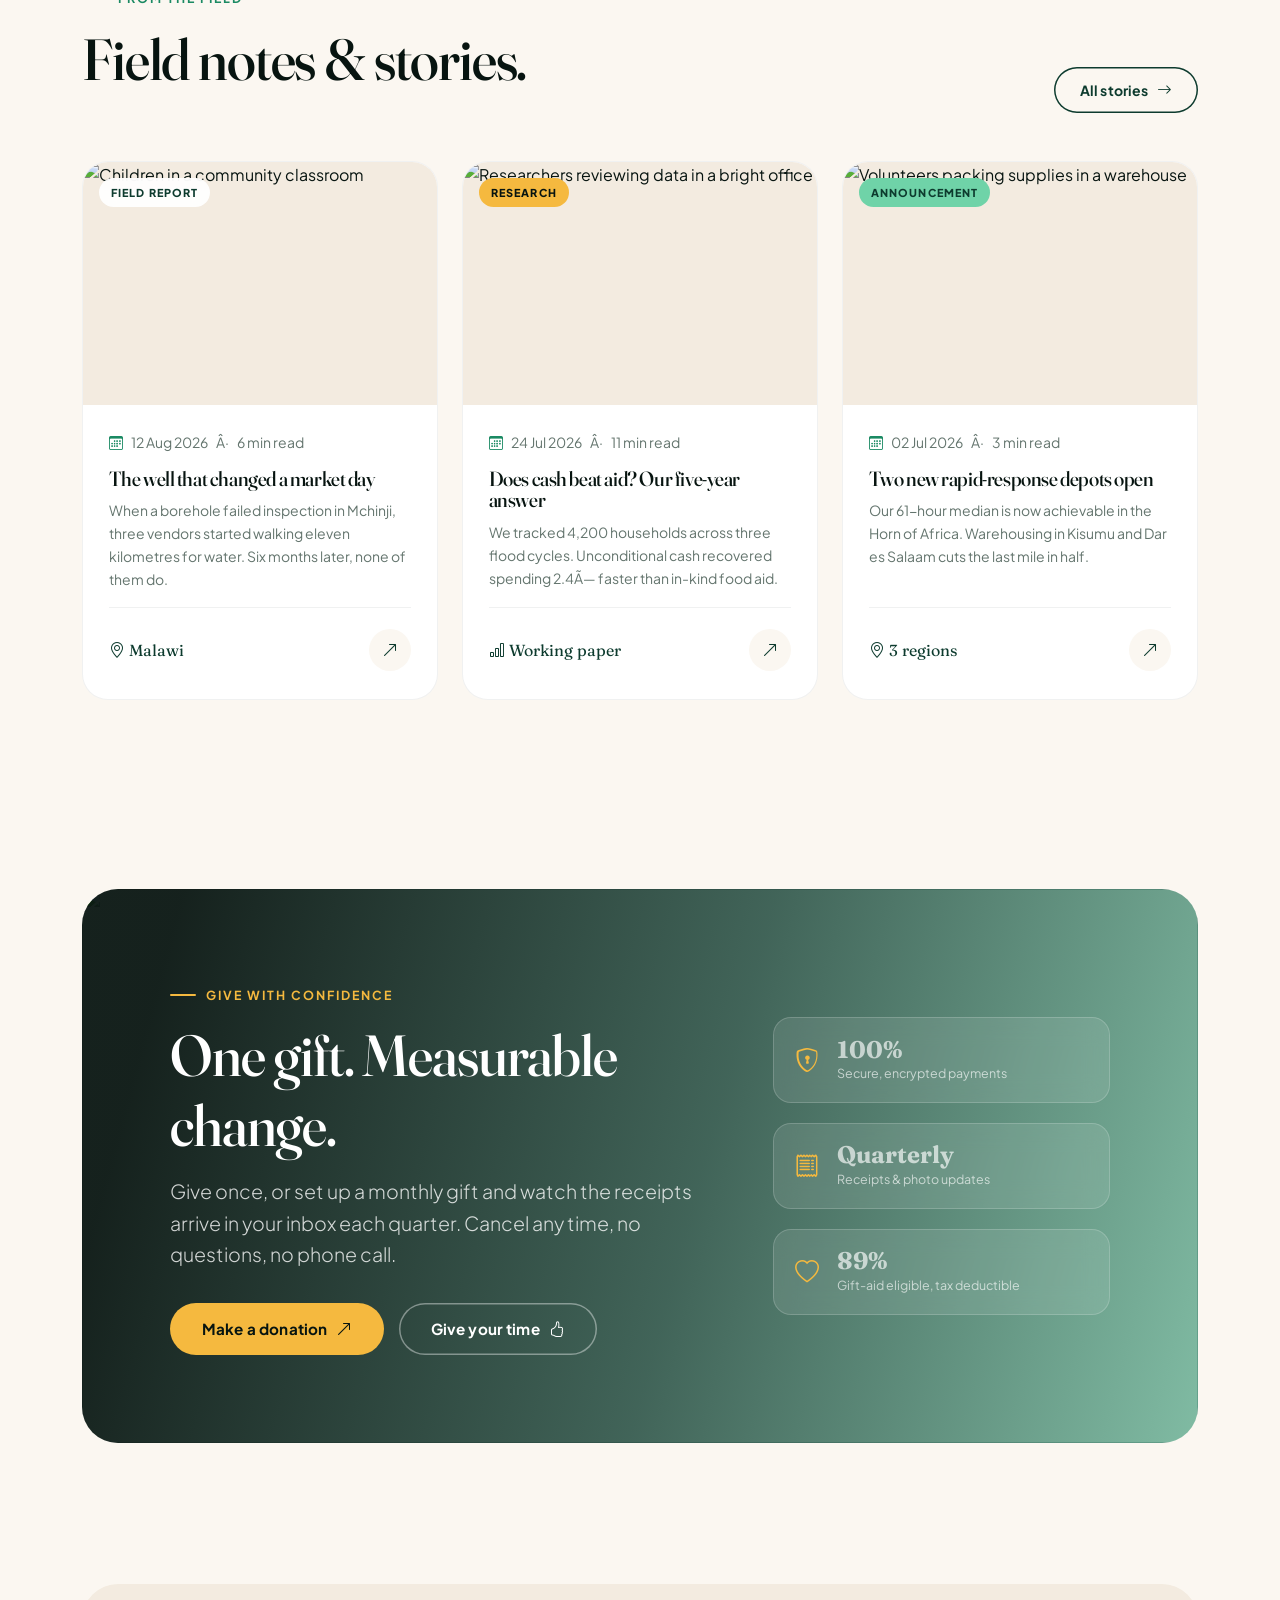
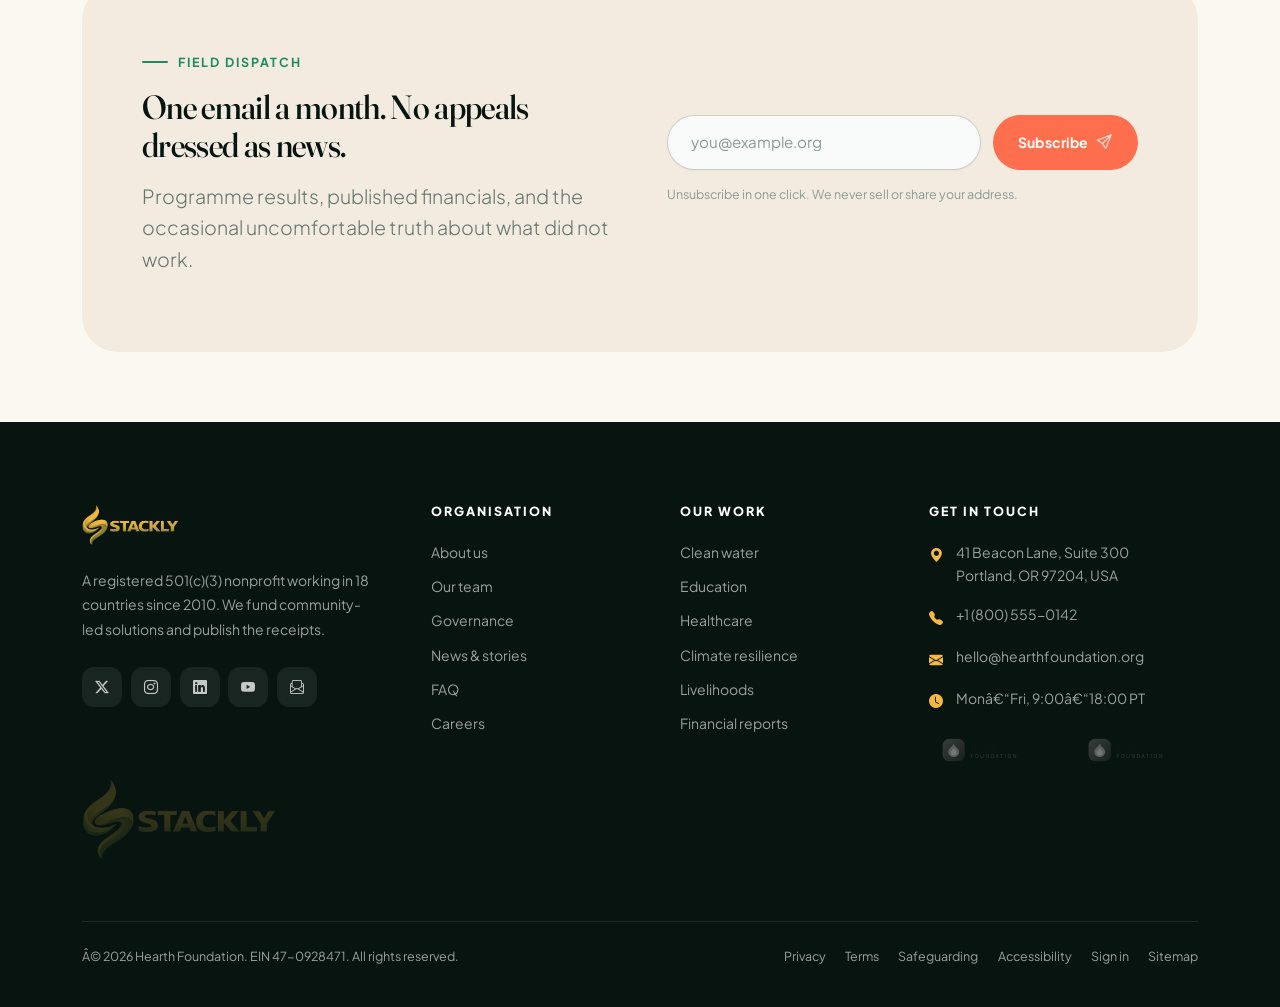
==== commit d8ee0b21: "project updated" ====
--- a/index.html
+++ b/index.html
@@ -507,7 +507,7 @@
       </article>
 
       <article class="cause-card">
-        <img src="https://images.unsplash.com/photo-1523742810063-7c3f1b4d5f0e?auto=format&fit=crop&w=700&q=70" width="700" height="900" loading="lazy" decoding="async" alt="Farmer inspecting green crop seedlings">
+        <img src="https://images.unsplash.com/photo-1500937386664-56d1dfef3854?auto=format&fit=crop&w=700&q=70" width="700" height="900" loading="lazy" decoding="async" alt="Farmer inspecting green crop seedlings">
         <span class="cause-card__go"><i class="bi bi-arrow-up-right"></i></span>
         <div class="cause-card__body">
           <span class="cause-card__num">05</span>
@@ -741,7 +741,7 @@
             <div>
               <blockquote>â€œMy daughters finished secondary school. Neither of them had to sit out a term for lack of fees. That is the whole story, really.â€</blockquote>
               <div class="testi-author">
-                <img src="https://images.unsplash.com/photo-1508214751196-bcfd4ca60f91?auto=format&fit=crop&w=120&h=120&q=70" width="50" height="50" loading="lazy" decoding="async" alt="Portrait of Naledi Mokoena">
+                <img src="https://images.unsplash.com/photo-1508214751196-bcfd4ca60f91?auto=format&fit=crop&w=120&h=120&q=70" width="50" height="50" loading="eager" decoding="async" alt="Portrait of Naledi Mokoena">
                 <span>
                   <span class="stars" aria-label="Five stars">â˜…â˜…â˜…â˜…â˜…</span>
                   <b>Naledi Mokoena</b>
@@ -758,7 +758,7 @@
             <div>
               <blockquote>â€œWe installed the pump in March. April, May, June â€” it never stopped. I have not bought a jerrycan in four years.â€</blockquote>
               <div class="testi-author">
-                <img src="https://images.unsplash.com/photo-1506794778202-cad84cf45f1d?auto=format&fit=crop&w=120&h=120&q=70" width="50" height="50" loading="lazy" decoding="async" alt="Portrait of Joseph Kariuki">
+                <img src="https://images.unsplash.com/photo-1506794778202-cad84cf45f1d?auto=format&fit=crop&w=120&h=120&q=70" width="50" height="50" loading="eager" decoding="async" alt="Portrait of Joseph Kariuki">
                 <span>
                   <span class="stars" aria-label="Five stars">â˜…â˜…â˜…â˜…â˜…</span>
                   <b>Joseph Kariuki</b>
@@ -775,7 +775,7 @@
             <div>
               <blockquote>â€œThe clinic stays open now. Last monsoon we lost eleven days of power. This year we lost none â€” and no vaccine spoiled.â€</blockquote>
               <div class="testi-author">
-                <img src="https://images.unsplash.com/photo-1559839734-2b71ea197ec2?auto=format&fit=crop&w=120&h=120&q=70" width="50" height="50" loading="lazy" decoding="async" alt="Portrait of Dr. Priya Raman">
+                <img src="https://images.unsplash.com/photo-1559839734-2b71ea197ec2?auto=format&fit=crop&w=120&h=120&q=70" width="50" height="50" loading="eager" decoding="async" alt="Portrait of Dr. Priya Raman">
                 <span>
                   <span class="stars" aria-label="Five stars">â˜…â˜…â˜…â˜…â˜…</span>
                   <b>Dr. Priya Raman</b>
@@ -949,10 +949,10 @@
         </a>
         <p>A registered 501(c)(3) nonprofit working in 18 countries since 2010. We fund community-led solutions and publish the receipts.</p>
         <div class="social-row">
-          <a href="#" aria-label="Hearth on X"><i class="bi bi-twitter-x"></i></a>
-          <a href="#" aria-label="Hearth on Instagram"><i class="bi bi-instagram"></i></a>
-          <a href="#" aria-label="Hearth on LinkedIn"><i class="bi bi-linkedin"></i></a>
-          <a href="#" aria-label="Hearth on YouTube"><i class="bi bi-youtube"></i></a>
+          <a href="404.html" aria-label="Hearth on X"><i class="bi bi-twitter-x"></i></a>
+          <a href="404.html" aria-label="Hearth on Instagram"><i class="bi bi-instagram"></i></a>
+          <a href="404.html" aria-label="Hearth on LinkedIn"><i class="bi bi-linkedin"></i></a>
+          <a href="404.html" aria-label="Hearth on YouTube"><i class="bi bi-youtube"></i></a>
           <a href="#" aria-label="Hearth newsletter"><i class="bi bi-envelope-paper"></i></a>
         </div>
       </div>
--- a/css/style.css
+++ b/css/style.css
@@ -1580,31 +1580,176 @@
   color: var(--muted);
   margin-bottom: .5rem;
 }
-.form-control,
-.form-select {
-  width: 100%;
-  padding: .95rem 1.1rem;
-  border-radius: var(--r-sm);
-  border: 1.5px solid var(--line);
-  background: var(--white);
-  font-size: .95rem;
-  color: var(--ink);
-  transition: border-color var(--dur) var(--ease-out), box-shadow var(--dur) var(--ease-out);
-}
-.form-control::placeholder { color: var(--muted-2); }
-.form-control:focus,
-.form-select:focus {
-  outline: 0;
-  border-color: var(--leaf);
-  box-shadow: 0 0 0 4px rgba(27, 138, 99, .14);
-}
-textarea.form-control { min-height: 150px; resize: vertical; }
-.form-select {
-  appearance: none;
-  background-image: url("data:image/svg+xml,%3Csvg xmlns='http://www.w3.org/2000/svg' width='14' height='9' viewBox='0 0 14 9'%3E%3Cpath fill='none' stroke='%2364756E' stroke-width='2' d='m1 1 6 6 6-6'/%3E%3C/svg%3E");
-  background-repeat: no-repeat;
-  background-position: right 1.1rem center;
-  padding-right: 2.6rem;
+/* ---------------------------------------------------------- fields
+   One pill-shaped, softly tinted field shared by every input,
+   textarea and dropdown on the site. */
+.form-control,
+.form-select {
+  width: 100%;
+  min-height: 54px;
+  padding: .95rem 1.4rem;
+  border-radius: var(--r-pill);
+  border: 1.5px solid rgba(7, 20, 16, .12);
+  background-color: #F8FBF9;
+  font-size: .95rem;
+  color: var(--ink);
+  box-shadow: inset 0 1px 0 rgba(255, 255, 255, .9), 0 1px 2px rgba(7, 20, 16, .04);
+  transition: border-color var(--dur) var(--ease-out),
+              box-shadow var(--dur) var(--ease-out),
+              background-color var(--dur) var(--ease-out),
+              background-image var(--dur) var(--ease-out);
+}
+.form-control::placeholder { color: var(--muted-2); }
+.form-control:hover:not(:disabled):not(.is-invalid),
+.form-select:hover:not(:disabled):not(.is-invalid) {
+  border-color: rgba(27, 138, 99, .45);
+  background-color: var(--white);
+}
+.form-control:focus,
+.form-select:focus {
+  outline: 0;
+  border-color: var(--leaf);
+  background-color: var(--white);
+  box-shadow: 0 0 0 4px rgba(27, 138, 99, .16), 0 12px 26px -20px rgba(13, 59, 46, .9);
+}
+textarea.form-control {
+  min-height: 150px;
+  border-radius: var(--r-lg);
+  padding: 1rem 1.4rem;
+  line-height: 1.7;
+  resize: vertical;
+}
+.form-control:disabled {
+  cursor: not-allowed;
+  background-color: #F2F5F3;
+  color: var(--muted-2);
+  box-shadow: none;
+}
+/* amount fields: keep the pill clean, no native spinners */
+.form-control[type="number"] { appearance: textfield; -moz-appearance: textfield; }
+.form-control[type="number"]::-webkit-inner-spin-button,
+.form-control[type="number"]::-webkit-outer-spin-button { -webkit-appearance: none; margin: 0; }
+/* dropdown trigger: same pill, chevron sitting in a round chip */
+.form-select {
+  appearance: none;
+  cursor: pointer;
+  font-weight: 600;
+  letter-spacing: .005em;
+  padding-right: 3.6rem;
+  background-image: url("data:image/svg+xml,%3Csvg xmlns='http://www.w3.org/2000/svg' width='38' height='38' viewBox='0 0 38 38'%3E%3Ccircle cx='19' cy='19' r='13' fill='%230D3B2E' fill-opacity='.07'/%3E%3Cpath d='m13.5 16 5.5 5.5 5.5-5.5' fill='none' stroke='%230D3B2E' stroke-width='2.2' stroke-linecap='round' stroke-linejoin='round'/%3E%3C/svg%3E");
+  background-repeat: no-repeat;
+  background-position: right .75rem center;
+  background-size: 38px 38px;
+}
+.form-select:hover:not(:disabled),
+.form-select:focus {
+  background-image: url("data:image/svg+xml,%3Csvg xmlns='http://www.w3.org/2000/svg' width='38' height='38' viewBox='0 0 38 38'%3E%3Ccircle cx='19' cy='19' r='13' fill='%231B8A63' fill-opacity='.12'/%3E%3Cpath d='m13.5 16 5.5 5.5 5.5-5.5' fill='none' stroke='%231B8A63' stroke-width='2.2' stroke-linecap='round' stroke-linejoin='round'/%3E%3C/svg%3E");
+}
+.form-select.is-open {
+  border-color: var(--leaf);
+  box-shadow: 0 0 0 4px rgba(27, 138, 99, .16);
+  background-image: url("data:image/svg+xml,%3Csvg xmlns='http://www.w3.org/2000/svg' width='38' height='38' viewBox='0 0 38 38'%3E%3Ccircle cx='19' cy='19' r='13' fill='%231B8A63' fill-opacity='.14'/%3E%3Cpath d='m13.5 21.5 5.5-5.5 5.5 5.5' fill='none' stroke='%231B8A63' stroke-width='2.2' stroke-linecap='round' stroke-linejoin='round'/%3E%3C/svg%3E");
+}
+.form-select:disabled {
+  cursor: not-allowed;
+  background-color: #F2F5F3;
+  background-image: url("data:image/svg+xml,%3Csvg xmlns='http://www.w3.org/2000/svg' width='38' height='38' viewBox='0 0 38 38'%3E%3Ccircle cx='19' cy='19' r='13' fill='%238B9A94' fill-opacity='.12'/%3E%3Cpath d='m13.5 16 5.5 5.5 5.5-5.5' fill='none' stroke='%238B9A94' stroke-width='2.2' stroke-linecap='round' stroke-linejoin='round'/%3E%3C/svg%3E");
+  color: var(--muted-2);
+  box-shadow: none;
+}
+/* unchosen prompt option reads as placeholder text */
+.form-select:has(option[value=""]:checked) {
+  color: var(--muted);
+  font-weight: 500;
+}
+/* native list skinning (fallback when JS is off) */
+.form-select option {
+  background: var(--white);
+  color: var(--ink);
+  font-weight: 500;
+}
+.form-select option:checked,
+.form-select option:hover {
+  background: var(--pine);
+  color: var(--white);
+  font-weight: 600;
+}
+.form-select option:disabled { color: var(--muted-2); }
+
+/* ---------------------------------------------------------- dropdown panel
+   Custom listbox opened by js/selects.js - curved, animated,
+   pine highlight, gold check on the picked row. */
+.hs-select-panel {
+  position: fixed;
+  z-index: 960;
+  min-width: 180px;
+  max-height: min(300px, 60vh);
+  padding: .4rem;
+  overflow-y: auto;
+  overscroll-behavior: contain;
+  background: var(--white);
+  border: 1px solid var(--line);
+  border-radius: 28px;
+  box-shadow: 0 30px 60px -28px rgba(7, 20, 16, .5), 0 4px 14px -8px rgba(7, 20, 16, .25);
+  animation: hs-pop .16s var(--ease-out) both;
+}
+.hs-select-panel[data-drop="up"] { animation-name: hs-pop-up; }
+@keyframes hs-pop {
+  from { opacity: 0; transform: translateY(-8px) scale(.97); }
+  to { opacity: 1; transform: none; }
+}
+@keyframes hs-pop-up {
+  from { opacity: 0; transform: translateY(8px) scale(.97); }
+  to { opacity: 1; transform: none; }
+}
+.hs-select-panel::-webkit-scrollbar { width: 8px; }
+.hs-select-panel::-webkit-scrollbar-thumb { background: rgba(27, 138, 99, .35); border-radius: var(--r-pill); }
+.hs-select-panel::-webkit-scrollbar-track { background: transparent; }
+.hs-select-group {
+  padding: .6rem 1rem .3rem;
+  font-size: .68rem;
+  font-weight: 800;
+  letter-spacing: .14em;
+  text-transform: uppercase;
+  color: var(--muted-2);
+}
+.hs-select-opt {
+  display: flex;
+  align-items: center;
+  gap: .55rem;
+  padding: .66rem 1rem;
+  border-radius: var(--r-pill);
+  font-size: .93rem;
+  font-weight: 500;
+  color: var(--ink);
+  cursor: pointer;
+  user-select: none;
+  transition: background-color .12s var(--ease-out), color .12s var(--ease-out);
+}
+.hs-select-opt:hover,
+.hs-select-opt.is-active {
+  background: rgba(27, 138, 99, .1);
+  color: var(--pine);
+}
+.hs-select-opt[aria-selected="true"],
+.hs-select-opt[aria-selected="true"]:hover,
+.hs-select-opt[aria-selected="true"].is-active {
+  background: var(--pine);
+  color: var(--white);
+  font-weight: 600;
+}
+.hs-select-opt__check {
+  margin-left: auto;
+  opacity: 0;
+  color: var(--gold);
+  font-size: 1.1rem;
+  line-height: 1;
+}
+.hs-select-opt[aria-selected="true"] .hs-select-opt__check { opacity: 1; }
+.hs-select-opt[aria-disabled="true"] { color: var(--muted-2); cursor: default; }
+.hs-select-opt[aria-disabled="true"]:hover { background: transparent; color: var(--muted-2); }
+@media (prefers-reduced-motion: reduce) {
+  .hs-select-panel { animation: none; }
 }
 .form-hint { font-size: var(--fs-xs); color: var(--muted-2); margin-top: .4rem; }
 
@@ -2550,395 +2695,617 @@
    25. Dashboards (admin + user)
    -------------------------------------------------------------------------- */
 
-/* The dashboard is a tool, not a marketing page, so it opts out of the
-   decorative layer: no preloader, no custom cursor, no scroll hijacking. */
-body.is-dashboard { background: var(--sand); }
-html.is-dashboard-page { scroll-padding-top: 1.5rem; }
-body.is-dashboard .preloader,
-body.is-dashboard .cursor-dot,
-body.is-dashboard .cursor-ring { display: none !important; }
-
-.dash {
-  display: grid;
-  grid-template-columns: 264px 1fr;
-  min-height: 100vh;
-  align-items: start;
-}
-
-/* ---------------------------------------------------------------- sidebar */
-.dash-side {
-  position: sticky;
-  top: 0;
-  height: 100vh;
-  overflow-y: auto;
-  background: var(--pine);
-  color: rgba(255, 255, 255, .72);
-  padding: 1.5rem 1.1rem 2rem;
-  display: flex;
-  flex-direction: column;
-  gap: 1.5rem;
-}
-.dash-side__brand {
-  display: flex;
-  align-items: center;
-  gap: .7rem;
-  text-decoration: none;
-  padding-bottom: 1.1rem;
-  border-bottom: 1px solid rgba(255, 255, 255, .12);
-}
-.dash-side__brand .brand-mark { width: 38px; height: 38px; }
-.dash-side__brand .brand-name { color: var(--white); font-family: var(--font-display); font-size: 1.15rem; line-height: 1; }
-.dash-side__brand .brand-tag { color: var(--mint); font-size: .6rem; letter-spacing: .16em; text-transform: uppercase; }
-
-.dash-role {
-  display: inline-flex;
-  align-items: center;
-  gap: .45rem;
-  padding: .3rem .7rem;
-  border-radius: var(--r-pill);
-  background: rgba(245, 185, 63, .16);
-  color: var(--gold);
-  font-size: .68rem;
-  font-weight: 800;
-  letter-spacing: .1em;
-  text-transform: uppercase;
-}
-
-.dash-nav { display: grid; gap: .2rem; }
-.dash-nav h6 {
-  font-size: .64rem;
-  font-weight: 800;
-  letter-spacing: .16em;
-  text-transform: uppercase;
-  color: rgba(255, 255, 255, .38);
-  margin: 1rem 0 .5rem .7rem;
-}
-.dash-nav a {
-  display: flex;
-  align-items: center;
-  gap: .7rem;
-  padding: .62rem .7rem;
-  border-radius: var(--r-sm);
-  color: rgba(255, 255, 255, .74);
-  font-size: .875rem;
-  font-weight: 600;
-  text-decoration: none;
-  transition: background-color var(--dur) var(--ease-out), color var(--dur) var(--ease-out);
-}
-.dash-nav a i { font-size: 1.05rem; width: 20px; text-align: center; flex: none; }
-.dash-nav a:hover { background: rgba(255, 255, 255, .08); color: var(--white); }
-.dash-nav a.is-active { background: rgba(111, 211, 168, .16); color: var(--white); }
-.dash-nav a.is-active i { color: var(--mint); }
-.dash-nav .count {
-  margin-left: auto;
-  min-width: 20px;
-  padding: .1rem .4rem;
-  border-radius: var(--r-pill);
-  background: var(--coral);
-  color: var(--white);
-  font-size: .68rem;
-  font-weight: 800;
-  text-align: center;
-}
-
-/* account block pinned to the bottom of the sidebar */
-.dash-me {
-  margin-top: auto;
-  padding: .9rem;
-  border-radius: var(--r-md);
-  background: rgba(255, 255, 255, .07);
-  border: 1px solid rgba(255, 255, 255, .1);
-}
-.dash-me__top { display: flex; align-items: center; gap: .7rem; margin-bottom: .8rem; }
-.avatar {
-  width: 38px; height: 38px;
-  border-radius: 50%;
-  display: grid;
-  place-items: center;
-  background: linear-gradient(135deg, var(--gold), var(--coral));
-  color: var(--ink);
-  font-weight: 800;
-  font-size: .85rem;
-  flex: none;
-}
-.dash-me__name { display: block; color: var(--white); font-size: .85rem; line-height: 1.2; }
-.dash-me__title { display: block; font-size: .7rem; color: rgba(255, 255, 255, .5); line-height: 1.3; }
-.dash-me__row { display: flex; align-items: center; gap: .5rem; font-size: .72rem; color: rgba(255, 255, 255, .5); margin: 0; }
-.dash-me__row i { color: var(--mint); }
-
-.dash-signout {
-  width: 100%;
-  margin-top: .8rem;
-  padding: .55rem;
-  border-radius: var(--r-sm);
-  border: 1px solid rgba(255, 255, 255, .2);
-  background: transparent;
-  color: rgba(255, 255, 255, .8);
-  font-family: var(--font-sans);
-  font-size: .78rem;
-  font-weight: 700;
-  cursor: pointer;
-  transition: background-color var(--dur) var(--ease-out);
-}
-.dash-signout:hover { background: rgba(255, 255, 255, .1); color: var(--white); }
-
-/* ------------------------------------------------------------------- main */
-.dash-main { padding: 1.75rem clamp(1.15rem, .5rem + 2vw, 2.5rem) 4rem; min-width: 0; }
-
-.dash-top {
-  display: flex;
-  flex-wrap: wrap;
-  align-items: flex-end;
-  justify-content: space-between;
-  gap: 1rem;
-  margin-bottom: 1.75rem;
-}
-.dash-top h1 { font-size: clamp(1.6rem, 1.2rem + 1.6vw, 2.3rem); margin: 0 0 .3rem; }
-.dash-top p { color: var(--muted); font-size: var(--fs-sm); margin: 0; }
-.dash-top__actions { display: flex; flex-wrap: wrap; gap: .6rem; align-items: center; }
-
-.demo-note {
-  display: flex;
-  align-items: flex-start;
-  gap: .7rem;
-  padding: .85rem 1.1rem;
-  margin-bottom: 1.5rem;
-  border-radius: var(--r-sm);
-  background: rgba(245, 185, 63, .16);
-  border: 1px solid rgba(245, 185, 63, .5);
-  color: #7A5310;
-  font-size: var(--fs-xs);
-  font-weight: 600;
-}
-.demo-note i { color: var(--gold-deep); margin-top: .1rem; flex: none; }
-.demo-note a { color: inherit; }
-
-/* ------------------------------------------------------------------ cards */
-.dash-grid { display: grid; gap: 1.15rem; }
-.dash-grid--4 { grid-template-columns: repeat(4, 1fr); }
-.dash-grid--3 { grid-template-columns: repeat(3, 1fr); }
-.dash-grid--2 { grid-template-columns: repeat(2, 1fr); }
-.dash-grid--2-1 { grid-template-columns: 2fr 1fr; }
-.dash-grid--1-2 { grid-template-columns: 1fr 2fr; }
-.dash-stack { display: grid; gap: 1.15rem; align-content: start; }
-
-.panel {
-  background: var(--white);
-  border: 1px solid var(--line-2);
-  border-radius: var(--r-lg);
-  padding: 1.4rem 1.5rem;
-  min-width: 0;
-}
-.panel__head {
-  display: flex;
-  flex-wrap: wrap;
-  align-items: baseline;
-  justify-content: space-between;
-  gap: .75rem;
-  margin-bottom: 1.25rem;
-}
-.panel__head h2 { font-size: 1.05rem; margin: 0; }
-.panel__head p { font-size: var(--fs-xs); color: var(--muted-2); margin: 0; }
-
-/* KPI tile */
-.kpi { position: relative; overflow: hidden; }
-.kpi__label { font-size: var(--fs-xs); font-weight: 700; letter-spacing: .1em; text-transform: uppercase; color: var(--muted-2); }
-.kpi__value {
-  font-family: var(--font-display);
-  font-size: clamp(1.7rem, 1.3rem + 1.4vw, 2.5rem);
-  line-height: 1;
-  color: var(--pine);
-  margin-top: .7rem;
-  letter-spacing: -.02em;
-}
-.kpi__foot { display: flex; align-items: center; justify-content: space-between; gap: .75rem; margin-top: .9rem; }
-.kpi__note { font-size: var(--fs-xs); color: var(--muted-2); line-height: 1.4; }
-.trend {
-  display: inline-flex;
-  align-items: center;
-  gap: .3rem;
-  padding: .25rem .55rem;
-  border-radius: var(--r-pill);
-  font-size: .72rem;
-  font-weight: 800;
-  flex: none;
-}
-.trend--up { background: rgba(27, 138, 99, .12); color: var(--pine-600); }
+/* The dashboard is a tool, not a marketing page, so it opts out of the
+   decorative layer: no preloader, no custom cursor, no scroll hijacking. */
+body.is-dashboard {
+  background:
+    radial-gradient(70% 55% at 100% 0%, rgba(111, 211, 168, .16), transparent 62%),
+    radial-gradient(55% 45% at 0% 100%, rgba(245, 185, 63, .14), transparent 60%),
+    #F6F1E9;
+}
+html.is-dashboard-page { scroll-padding-top: 1.5rem; }
+body.is-dashboard .preloader,
+body.is-dashboard .cursor-dot,
+body.is-dashboard .cursor-ring { display: none !important; }
+body.is-dashboard.is-nav-open { overflow: hidden; }
+
+.dash {
+  display: grid;
+  grid-template-columns: 280px 1fr;
+  min-height: 100vh;
+  align-items: start;
+}
+
+/* ------------------------------------------------------- mobile top bar */
+.dash-bar {
+  display: none;
+  position: sticky;
+  top: 0;
+  z-index: calc(var(--z-header) + 20);
+  align-items: center;
+  gap: .85rem;
+  padding: .7rem clamp(1rem, .6rem + 1.4vw, 1.5rem);
+  background: rgba(255, 255, 255, .88);
+  backdrop-filter: blur(12px);
+  -webkit-backdrop-filter: blur(12px);
+  border-bottom: 1px solid var(--line-2);
+}
+.dash-burger {
+  display: grid;
+  place-items: center;
+  width: 42px;
+  height: 42px;
+  flex: none;
+  border: 1px solid var(--line-2);
+  border-radius: 14px;
+  background: var(--white);
+  color: var(--pine);
+  font-size: 1.3rem;
+  line-height: 1;
+  cursor: pointer;
+  box-shadow: var(--sh-xs);
+  transition: background-color var(--dur-fast) var(--ease-out), color var(--dur-fast) var(--ease-out), transform var(--dur-fast) var(--ease-out);
+}
+.dash-burger:hover { background: var(--pine); color: var(--white); transform: translateY(-1px); }
+.dash-bar__brand {
+  display: flex;
+  align-items: center;
+  gap: .6rem;
+  font-family: var(--font-display);
+  font-size: 1.05rem;
+  font-weight: 600;
+  color: var(--pine);
+  letter-spacing: -.01em;
+}
+.dash-bar__brand img { height: 30px; width: auto; border-radius: 8px; }
+
+/* dimmed backdrop that sits behind the open drawer */
+.dash-scrim {
+  position: fixed;
+  inset: 0;
+  z-index: calc(var(--z-header) + 25);
+  background: rgba(7, 20, 16, .55);
+  backdrop-filter: blur(3px);
+  -webkit-backdrop-filter: blur(3px);
+  opacity: 0;
+  visibility: hidden;
+  pointer-events: none;
+  transition: opacity var(--dur) var(--ease-out), visibility var(--dur) var(--ease-out);
+}
+.dash-scrim.is-visible { opacity: 1; visibility: visible; pointer-events: auto; }
+
+/* ---------------------------------------------------------------- sidebar */
+.dash-side {
+  position: sticky;
+  top: 0;
+  height: 100vh;
+  height: 100dvh;
+  overflow-y: auto;
+  overscroll-behavior: contain;
+  background:
+    radial-gradient(120% 60% at 100% 0%, rgba(111, 211, 168, .14), transparent 60%),
+    linear-gradient(180deg, var(--pine) 0%, #06201A 100%);
+  color: rgba(255, 255, 255, .72);
+  padding: 1.5rem 1.15rem 1.6rem;
+  display: flex;
+  flex-direction: column;
+  gap: 1.35rem;
+  box-shadow: 8px 0 34px -30px rgba(7, 20, 16, .9);
+}
+.dash-side__brand {
+  display: flex;
+  align-items: center;
+  gap: .7rem;
+  text-decoration: none;
+  padding-bottom: 1.1rem;
+  border-bottom: 1px solid rgba(255, 255, 255, .12);
+}
+.dash-side__brand img { border-radius: 12px; box-shadow: 0 0 0 4px rgba(255, 255, 255, .08); }
+.dash-side__brand .brand-mark { width: 38px; height: 38px; }
+.dash-side__brand .brand-name { color: var(--white); font-family: var(--font-display); font-size: 1.15rem; line-height: 1; }
+.dash-side__brand .brand-tag { color: var(--mint); font-size: .6rem; letter-spacing: .16em; text-transform: uppercase; }
+
+/* drawer close button — only shown when the sidebar is off-canvas */
+.dash-side__close {
+  display: none;
+  position: absolute;
+  top: .95rem;
+  right: .95rem;
+  place-items: center;
+  width: 36px;
+  height: 36px;
+  border: 1px solid rgba(255, 255, 255, .18);
+  border-radius: 12px;
+  background: rgba(255, 255, 255, .08);
+  color: var(--white);
+  font-size: 1rem;
+  line-height: 1;
+  cursor: pointer;
+  transition: background-color var(--dur-fast) var(--ease-out);
+}
+.dash-side__close:hover { background: rgba(255, 255, 255, .18); }
+
+.dash-role {
+  display: inline-flex;
+  align-items: center;
+  gap: .45rem;
+  padding: .32rem .75rem;
+  border-radius: var(--r-pill);
+  background: rgba(245, 185, 63, .16);
+  border: 1px solid rgba(245, 185, 63, .28);
+  color: var(--gold);
+  font-size: .68rem;
+  font-weight: 800;
+  letter-spacing: .1em;
+  text-transform: uppercase;
+}
+.dash-side > p { margin: 0; }
+
+.dash-nav { display: grid; gap: .15rem; }
+.dash-nav h6 {
+  font-size: .64rem;
+  font-weight: 800;
+  letter-spacing: .16em;
+  text-transform: uppercase;
+  color: rgba(255, 255, 255, .4);
+  margin: 1.1rem 0 .45rem .75rem;
+}
+.dash-nav a {
+  position: relative;
+  display: flex;
+  align-items: center;
+  gap: .75rem;
+  padding: .68rem .8rem;
+  border-radius: 14px;
+  color: rgba(255, 255, 255, .74);
+  font-size: .875rem;
+  font-weight: 600;
+  text-decoration: none;
+  transition: background-color var(--dur-fast) var(--ease-out), color var(--dur-fast) var(--ease-out), transform var(--dur-fast) var(--ease-out);
+}
+.dash-nav a i {
+  font-size: 1.05rem;
+  width: 22px;
+  text-align: center;
+  flex: none;
+  color: rgba(255, 255, 255, .55);
+  transition: color var(--dur-fast) var(--ease-out);
+}
+.dash-nav a:hover { background: rgba(255, 255, 255, .09); color: var(--white); transform: translateX(2px); }
+.dash-nav a:hover i { color: var(--mint); }
+.dash-nav a.is-active {
+  background: linear-gradient(90deg, rgba(111, 211, 168, .24), rgba(111, 211, 168, .07));
+  color: var(--white);
+  box-shadow: inset 0 0 0 1px rgba(111, 211, 168, .22);
+}
+.dash-nav a.is-active i { color: var(--mint); }
+.dash-nav a.is-active::before {
+  content: "";
+  position: absolute;
+  left: -.6rem;
+  top: 50%;
+  transform: translateY(-50%);
+  width: 3px;
+  height: 56%;
+  border-radius: 0 3px 3px 0;
+  background: var(--mint);
+}
+.dash-nav .count {
+  margin-left: auto;
+  min-width: 20px;
+  padding: .1rem .45rem;
+  border-radius: var(--r-pill);
+  background: var(--coral);
+  color: var(--white);
+  font-size: .68rem;
+  font-weight: 800;
+  text-align: center;
+  box-shadow: 0 4px 10px -6px rgba(255, 111, 78, .9);
+}
+
+/* account block pinned to the bottom of the sidebar */
+.dash-me {
+  margin-top: auto;
+  padding: 1rem;
+  border-radius: var(--r-md);
+  background: rgba(255, 255, 255, .07);
+  border: 1px solid rgba(255, 255, 255, .12);
+  backdrop-filter: blur(6px);
+  -webkit-backdrop-filter: blur(6px);
+}
+.dash-me__top { display: flex; align-items: center; gap: .75rem; margin-bottom: .8rem; }
+.avatar {
+  width: 40px; height: 40px;
+  border-radius: 14px;
+  display: grid;
+  place-items: center;
+  background: linear-gradient(135deg, var(--gold), var(--coral));
+  color: var(--ink);
+  font-weight: 800;
+  font-size: .85rem;
+  flex: none;
+  box-shadow: 0 6px 16px -10px rgba(245, 185, 63, .9);
+}
+.dash-me__name { display: block; color: var(--white); font-size: .85rem; line-height: 1.2; }
+.dash-me__title { display: block; font-size: .7rem; color: rgba(255, 255, 255, .5); line-height: 1.3; }
+.dash-me__row { display: flex; align-items: center; gap: .5rem; font-size: .72rem; color: rgba(255, 255, 255, .5); margin: 0; }
+.dash-me__row i { color: var(--mint); }
+
+.dash-signout {
+  width: 100%;
+  margin-top: .85rem;
+  padding: .6rem;
+  border-radius: 12px;
+  border: 1px solid rgba(255, 255, 255, .2);
+  background: rgba(255, 255, 255, .05);
+  color: rgba(255, 255, 255, .85);
+  font-family: var(--font-sans);
+  font-size: .78rem;
+  font-weight: 700;
+  cursor: pointer;
+  transition: background-color var(--dur-fast) var(--ease-out), border-color var(--dur-fast) var(--ease-out), color var(--dur-fast) var(--ease-out);
+}
+.dash-signout:hover { background: rgba(255, 255, 255, .14); border-color: rgba(255, 255, 255, .34); color: var(--white); }
+
+/* ------------------------------------------------------------------- main */
+.dash-main {
+  padding: clamp(1.25rem, .75rem + 1.6vw, 2.25rem) clamp(1.1rem, .4rem + 2.2vw, 2.5rem) 4rem;
+  min-width: 0;
+}
+
+/* the greeting sits in its own card so the page opens on one clear surface */
+.dash-top {
+  display: flex;
+  flex-wrap: wrap;
+  align-items: flex-end;
+  justify-content: space-between;
+  gap: 1.25rem;
+  padding: clamp(1.3rem, 1rem + 1vw, 1.9rem) clamp(1.3rem, 1rem + 1.2vw, 2.1rem);
+  margin-bottom: 1.4rem;
+  background: linear-gradient(135deg, var(--white) 55%, rgba(199, 235, 219, .55));
+  border: 1px solid var(--line-2);
+  border-radius: var(--r-xl);
+  box-shadow: var(--sh-sm);
+}
+.dash-top h1 { font-size: clamp(1.65rem, 1.25rem + 1.5vw, 2.35rem); margin: 0 0 .35rem; }
+.dash-top p { color: var(--muted); font-size: var(--fs-sm); margin: 0; max-width: 62ch; }
+.dash-top__actions { display: flex; flex-wrap: wrap; gap: .6rem; align-items: center; }
+
+.demo-note {
+  display: flex;
+  align-items: flex-start;
+  gap: .75rem;
+  padding: .9rem 1.15rem;
+  margin-bottom: 1.5rem;
+  border-radius: var(--r-md);
+  background: rgba(255, 255, 255, .82);
+  border: 1px solid rgba(27, 138, 99, .22);
+  border-left: 4px solid var(--leaf);
+  color: var(--muted);
+  font-size: var(--fs-xs);
+  font-weight: 600;
+  box-shadow: var(--sh-xs);
+}
+.demo-note i { color: var(--leaf); margin-top: .1rem; flex: none; }
+.demo-note a { color: var(--pine); font-weight: 700; }
+.demo-note code {
+  font-family: ui-monospace, "SFMono-Regular", Menlo, Consolas, monospace;
+  background: rgba(27, 138, 99, .1);
+  color: var(--pine-600);
+  padding: .05rem .35rem;
+  border-radius: 6px;
+}
+
+/* ------------------------------------------------------------------ cards */
+.dash-grid { display: grid; gap: clamp(.95rem, .75rem + .6vw, 1.25rem); }
+.dash-grid--4 { grid-template-columns: repeat(4, 1fr); }
+.dash-grid--3 { grid-template-columns: repeat(3, 1fr); }
+.dash-grid--2 { grid-template-columns: repeat(2, 1fr); }
+.dash-grid--2-1 { grid-template-columns: 2fr 1fr; }
+.dash-grid--1-2 { grid-template-columns: 1fr 2fr; }
+.dash-stack { display: grid; gap: 1.15rem; align-content: start; }
+
+.panel {
+  position: relative;
+  background: var(--white);
+  border: 1px solid var(--line-2);
+  border-radius: var(--r-lg);
+  padding: clamp(1.2rem, .95rem + .9vw, 1.65rem);
+  min-width: 0;
+  box-shadow: var(--sh-xs);
+  transition: box-shadow var(--dur) var(--ease-out), border-color var(--dur) var(--ease-out);
+}
+.panel:hover { box-shadow: var(--sh-sm); border-color: var(--line); }
+.panel__head {
+  display: flex;
+  flex-wrap: wrap;
+  align-items: baseline;
+  justify-content: space-between;
+  gap: .75rem;
+  margin-bottom: 1.25rem;
+  padding-bottom: .95rem;
+  border-bottom: 1px solid var(--line-2);
+}
+.panel__head h2 { font-size: 1.1rem; margin: 0; }
+.panel__head h2::before {
+  content: "";
+  display: inline-block;
+  width: 7px;
+  height: 7px;
+  margin-right: .5rem;
+  border-radius: 50%;
+  background: var(--leaf);
+  box-shadow: 0 0 0 4px rgba(27, 138, 99, .14);
+  vertical-align: middle;
+}
+.panel__head p { font-size: var(--fs-xs); color: var(--muted-2); margin: 0; }
+
+/* KPI tile */
+.kpi { position: relative; overflow: hidden; }
+.kpi::before {
+  content: "";
+  position: absolute;
+  inset: 0 0 auto;
+  height: 3px;
+  background: linear-gradient(90deg, var(--leaf), var(--mint), rgba(111, 211, 168, 0));
+}
+.kpi::after {
+  content: "";
+  position: absolute;
+  top: -46px;
+  right: -46px;
+  width: 132px;
+  height: 132px;
+  border-radius: 50%;
+  background: radial-gradient(circle, rgba(111, 211, 168, .3), rgba(111, 211, 168, 0) 70%);
+  pointer-events: none;
+}
+.kpi > * { position: relative; z-index: 1; }
+.kpi__label { font-size: var(--fs-xs); font-weight: 700; letter-spacing: .1em; text-transform: uppercase; color: var(--muted-2); }
+.kpi__value {
+  font-family: var(--font-display);
+  font-size: clamp(1.75rem, 1.3rem + 1.4vw, 2.55rem);
+  line-height: 1;
+  color: var(--pine);
+  margin-top: .7rem;
+  letter-spacing: -.02em;
+}
+.kpi__foot { display: flex; align-items: center; justify-content: space-between; gap: .75rem; margin-top: .9rem; }
+.kpi__note { font-size: var(--fs-xs); color: var(--muted-2); line-height: 1.4; }
+.trend {
+  display: inline-flex;
+  align-items: center;
+  gap: .3rem;
+  padding: .25rem .55rem;
+  border-radius: var(--r-pill);
+  font-size: .72rem;
+  font-weight: 800;
+  flex: none;
+}
+.trend--up { background: rgba(27, 138, 99, .12); color: var(--pine-600); }
 .trend--down { background: rgba(255, 111, 78, .14); color: #A83A1E; }
 
-/* ------------------------------------------------------------ bar chart */
-.bars { display: flex; align-items: flex-end; gap: .5rem; height: 190px; }
-.bars__col { flex: 1; display: flex; flex-direction: column; justify-content: flex-end; gap: 2px; height: 100%; position: relative; }
-/* height comes from the flex ratio in --f, so the tallest column always fills
-   the track exactly and the scaleY reveal still runs off the bottom edge */
-.bars__seg { flex: var(--f, 1) 1 0; width: 100%; border-radius: 4px 4px 0 0; transform-origin: bottom; transform: scaleY(0); min-height: 2px; }
-.bars__seg--recurring { background: var(--leaf); border-radius: 4px 4px 0 0; }
-.bars__seg--onetime { background: var(--gold); border-radius: 4px 4px 0 0; }
-.bars__col:hover .bars__seg { filter: brightness(1.08); }
-.bars__labels { display: flex; gap: .5rem; margin-top: .6rem; }
-.bars__labels span { flex: 1; text-align: center; font-size: .68rem; color: var(--muted-2); font-weight: 600; }
-
-.chart-legend { display: flex; flex-wrap: wrap; gap: 1.1rem; margin-bottom: 1rem; }
-.chart-legend span { display: inline-flex; align-items: center; gap: .45rem; font-size: var(--fs-xs); color: var(--muted); font-weight: 600; }
-.chart-legend i { width: 11px; height: 11px; border-radius: 3px; flex: none; }
-
-/* ------------------------------------------------------------- bar meter */
-.meter { display: grid; gap: .45rem; }
-.meter__head { display: flex; justify-content: space-between; align-items: baseline; gap: .75rem; font-size: var(--fs-sm); }
-.meter__head b { font-family: var(--font-display); font-size: 1.05rem; color: var(--pine); }
-.meter__track { height: 8px; border-radius: 8px; background: var(--sand); overflow: hidden; }
-.meter__fill { display: block; height: 100%; border-radius: 8px; transform-origin: left; transform: scaleX(0); width: var(--w, 0%); }
-
-/* ---------------------------------------------------------------- tables */
-.table-wrap { overflow-x: auto; margin-inline: -1.5rem; padding-inline: 1.5rem; }
-.dash-table { width: 100%; border-collapse: collapse; font-size: var(--fs-sm); min-width: 540px; }
-.dash-table th {
-  text-align: left;
-  padding: .6rem .75rem;
-  font-size: .68rem;
-  font-weight: 800;
-  letter-spacing: .1em;
-  text-transform: uppercase;
-  color: var(--muted-2);
-  border-bottom: 1.5px solid var(--line-2);
-  white-space: nowrap;
-}
-.dash-table td { padding: .85rem .75rem; border-bottom: 1px solid var(--line-2); vertical-align: middle; }
-.dash-table tbody tr:last-child td { border-bottom: 0; }
-.dash-table tbody tr { transition: background-color var(--dur) var(--ease-out); }
-.dash-table tbody tr:hover { background: var(--cream); }
-.dash-table .num { text-align: right; font-variant-numeric: tabular-nums; font-weight: 700; white-space: nowrap; }
-.dash-table .muted { color: var(--muted-2); font-size: var(--fs-xs); }
-.dash-table code {
-  font-family: ui-monospace, "SFMono-Regular", Menlo, Consolas, monospace;
-  font-size: .78rem;
-  color: var(--pine-600);
-  background: var(--cream);
-  padding: .12rem .4rem;
-  border-radius: 5px;
-}
-
-/* status pills */
-.pill {
-  display: inline-flex;
-  align-items: center;
-  gap: .35rem;
-  padding: .25rem .6rem;
-  border-radius: var(--r-pill);
-  font-size: .72rem;
-  font-weight: 700;
-  white-space: nowrap;
-}
-.pill i { font-size: .8rem; }
-.pill--paid    { background: rgba(27, 138, 99, .12); color: var(--pine-600); }
-.pill--pending { background: rgba(245, 185, 63, .18); color: #7A5310; }
-.pill--urgent  { background: rgba(255, 111, 78, .16); color: #A83A1E; }
-.pill--refunded{ background: rgba(139, 154, 148, .18); color: var(--muted); }
+/* ------------------------------------------------------------ bar chart */
+.bars { position: relative; display: flex; align-items: flex-end; gap: .5rem; height: 200px; padding-top: .5rem; }
+/* faint horizontal rules behind the columns */
+.bars::before {
+  content: "";
+  position: absolute;
+  inset: 0;
+  background: repeating-linear-gradient(to top, var(--line-2) 0 1px, transparent 1px 25%);
+  pointer-events: none;
+}
+.bars__col { flex: 1; display: flex; flex-direction: column; justify-content: flex-end; gap: 2px; height: 100%; position: relative; }
+/* height comes from the flex ratio in --f, so the tallest column always fills
+   the track exactly and the scaleY reveal still runs off the bottom edge */
+.bars__seg { flex: var(--f, 1) 1 0; width: 100%; border-radius: 6px 6px 2px 2px; transform-origin: bottom; transform: scaleY(0); min-height: 2px; box-shadow: inset 0 -1px 0 rgba(7, 20, 16, .08); }
+.bars__seg--recurring { background: linear-gradient(180deg, var(--leaf), var(--pine-600)); border-radius: 6px 6px 2px 2px; }
+.bars__seg--onetime { background: linear-gradient(180deg, var(--gold), var(--gold-deep)); border-radius: 6px 6px 2px 2px; }
+.bars__col:hover .bars__seg { filter: brightness(1.1); }
+.bars__col:hover::after {
+  content: "";
+  position: absolute;
+  inset: auto 0 0;
+  height: 2px;
+  background: var(--pine);
+}
+.bars__labels { display: flex; gap: .5rem; margin-top: .6rem; }
+.bars__labels span { flex: 1; text-align: center; font-size: .68rem; color: var(--muted-2); font-weight: 600; }
+
+.chart-legend { display: flex; flex-wrap: wrap; gap: 1.1rem; margin-bottom: 1rem; }
+.chart-legend span { display: inline-flex; align-items: center; gap: .45rem; font-size: var(--fs-xs); color: var(--muted); font-weight: 600; }
+.chart-legend i { width: 11px; height: 11px; border-radius: 4px; flex: none; }
+
+/* ------------------------------------------------------------- bar meter */
+.meter { display: grid; gap: .45rem; }
+.meter__head { display: flex; justify-content: space-between; align-items: baseline; gap: .75rem; font-size: var(--fs-sm); }
+.meter__head b { font-family: var(--font-display); font-size: 1.05rem; color: var(--pine); }
+.meter__track {
+  height: 10px;
+  border-radius: var(--r-pill);
+  background: linear-gradient(90deg, var(--sand), var(--cream));
+  box-shadow: inset 0 1px 2px rgba(7, 20, 16, .07);
+  overflow: hidden;
+}
+.meter__fill { display: block; height: 100%; border-radius: var(--r-pill); transform-origin: left; transform: scaleX(0); width: var(--w, 0%); box-shadow: inset 0 -1px 0 rgba(7, 20, 16, .12); }
+
+/* ---------------------------------------------------------------- tables */
+.table-wrap { overflow-x: auto; margin-inline: -1.5rem; padding-inline: 1.5rem; }
+.dash-table { width: 100%; border-collapse: collapse; font-size: var(--fs-sm); min-width: 540px; }
+.dash-table th {
+  text-align: left;
+  padding: .65rem .75rem;
+  font-size: .68rem;
+  font-weight: 800;
+  letter-spacing: .1em;
+  text-transform: uppercase;
+  color: var(--muted-2);
+  border-bottom: 1.5px solid var(--line);
+  white-space: nowrap;
+}
+.dash-table td { padding: .85rem .75rem; border-bottom: 1px solid var(--line-2); vertical-align: middle; }
+.dash-table tbody tr:last-child td { border-bottom: 0; }
+.dash-table tbody tr { transition: background-color var(--dur-fast) var(--ease-out); }
+.dash-table tbody tr:nth-child(even) { background: rgba(251, 247, 241, .75); }
+.dash-table tbody tr:hover { background: rgba(111, 211, 168, .12); }
+.dash-table .num { text-align: right; font-variant-numeric: tabular-nums; font-weight: 700; white-space: nowrap; }
+.dash-table .muted { color: var(--muted-2); font-size: var(--fs-xs); }
+.dash-table code {
+  font-family: ui-monospace, "SFMono-Regular", Menlo, Consolas, monospace;
+  font-size: .78rem;
+  color: var(--pine-600);
+  background: var(--cream);
+  padding: .12rem .4rem;
+  border-radius: 6px;
+}
+
+/* status pills */
+.pill {
+  display: inline-flex;
+  align-items: center;
+  gap: .35rem;
+  padding: .25rem .6rem;
+  border-radius: var(--r-pill);
+  font-size: .72rem;
+  font-weight: 700;
+  white-space: nowrap;
+  box-shadow: inset 0 0 0 1px currentColor;
+}
+.pill i { font-size: .8rem; }
+.pill--paid    { background: rgba(27, 138, 99, .12); color: var(--pine-600); }
+.pill--pending { background: rgba(245, 185, 63, .18); color: #7A5310; }
+.pill--urgent  { background: rgba(255, 111, 78, .16); color: #A83A1E; }
+.pill--refunded{ background: rgba(139, 154, 148, .18); color: var(--muted); }
 .pill--done    { background: rgba(27, 138, 99, .12); color: var(--pine-600); }
 
-/* ----------------------------------------------------------------- queue */
-.queue { display: grid; gap: .8rem; }
-.queue__item {
-  display: grid;
-  gap: .5rem;
-  padding: 1rem 1.1rem;
-  border-radius: var(--r-md);
-  border: 1px solid var(--line-2);
-  background: var(--cream);
-  transition: border-color var(--dur) var(--ease-out), background-color var(--dur) var(--ease-out);
-}
-.queue__item:hover { border-color: var(--line); background: var(--white); }
-.queue__top { display: flex; flex-wrap: wrap; align-items: center; gap: .6rem; }
-.queue__top code { font-family: ui-monospace, Menlo, Consolas, monospace; font-size: .72rem; color: var(--muted-2); }
-.queue__title { font-weight: 700; font-size: .92rem; flex: 1 1 200px; min-width: 0; }
-.queue__note { font-size: var(--fs-xs); color: var(--muted); line-height: 1.5; }
-.queue__actions { display: flex; flex-wrap: wrap; gap: .5rem; margin-top: .35rem; }
-.btn-mini {
-  padding: .4rem .8rem;
-  border-radius: var(--r-pill);
-  border: 1.5px solid var(--line);
-  background: var(--white);
-  color: var(--pine);
-  font-family: var(--font-sans);
-  font-size: .75rem;
-  font-weight: 700;
-  cursor: pointer;
-  transition: all var(--dur) var(--ease-out);
-}
-.btn-mini:hover { background: var(--pine); border-color: var(--pine); color: var(--white); }
-.btn-mini--go { background: var(--pine); border-color: var(--pine); color: var(--white); }
-.btn-mini--go:hover { background: var(--pine-600); }
-
-/* -------------------------------------------------------------- impact */
-.impact-tiles { display: grid; gap: 1rem; grid-template-columns: repeat(3, 1fr); }
-.impact-tile {
-  padding: 1.25rem;
-  border-radius: var(--r-md);
-  background: var(--cream);
-  border: 1px solid var(--line-2);
-  text-decoration: none;
-  transition: transform var(--dur) var(--ease-out), box-shadow var(--dur) var(--ease-out);
-}
-.impact-tile:hover { transform: translateY(-4px); box-shadow: var(--sh-md); }
-.impact-tile i { font-size: 1.4rem; color: var(--leaf); }
-.impact-tile b { display: block; font-family: var(--font-display); font-size: 1.9rem; color: var(--pine); line-height: 1; margin: .7rem 0 .3rem; }
-.impact-tile span { font-size: var(--fs-xs); color: var(--muted); }
-.impact-tile em { display: block; font-size: .7rem; color: var(--muted-2); font-style: normal; margin-top: .5rem; }
-
-/* ---------------------------------------------------------- donor card */
-.gift-card-live {
-  display: grid;
-  gap: 1rem;
-  padding: 1.5rem;
-  border-radius: var(--r-lg);
-  background: linear-gradient(150deg, var(--pine), var(--pine-600));
-  color: rgba(255, 255, 255, .8);
-}
-.gift-card-live__top { display: flex; align-items: center; justify-content: space-between; gap: 1rem; }
-.gift-card-live__amount { font-family: var(--font-display); font-size: 3rem; line-height: 1; color: var(--white); }
-.gift-card-live__amount small { font-size: 1.1rem; color: var(--mint); }
-.gift-card-live dl { display: grid; gap: .7rem; margin: 0; padding-top: 1rem; border-top: 1px solid rgba(255, 255, 255, .16); }
-.gift-card-live dl > div { display: flex; justify-content: space-between; align-items: baseline; gap: 1rem; font-size: var(--fs-sm); }
-.gift-card-live dt { color: rgba(255, 255, 255, .55); }
-.gift-card-live dd { margin: 0; color: var(--white); font-weight: 700; text-align: right; }
-
-/* -------------------------------------------------------------- settings */
-.setting-row {
-  display: flex;
-  align-items: center;
-  gap: 1rem;
-  padding: 1rem 0;
-  border-bottom: 1px solid var(--line-2);
-}
-.setting-row:last-child { border-bottom: 0; }
-.setting-row__text { flex: 1; min-width: 0; }
-.setting-row__text b { display: block; font-size: .92rem; }
-.setting-row__text span { font-size: var(--fs-xs); color: var(--muted); line-height: 1.5; }
-
-/* switch, driven by a real checkbox so it works without JS */
-.switch { position: relative; flex: none; width: 46px; height: 26px; }
-.switch input { position: absolute; opacity: 0; width: 100%; height: 100%; margin: 0; cursor: pointer; }
-.switch__track {
-  position: absolute;
-  inset: 0;
-  border-radius: var(--r-pill);
-  background: var(--sand);
-  border: 1.5px solid var(--line);
-  transition: background-color var(--dur) var(--ease-out), border-color var(--dur) var(--ease-out);
-  pointer-events: none;
-}
-.switch__track::after {
-  content: "";
-  position: absolute;
-  top: 2px; left: 2px;
-  width: 18px; height: 18px;
-  border-radius: 50%;
-  background: var(--white);
-  box-shadow: var(--sh-xs);
-  transition: transform var(--dur) var(--ease-out);
-}
-.switch input:checked + .switch__track { background: var(--leaf); border-color: var(--leaf); }
-.switch input:checked + .switch__track::after { transform: translateX(20px); }
+/* ----------------------------------------------------------------- queue */
+.queue { display: grid; gap: .8rem; }
+.queue__item {
+  display: grid;
+  gap: .5rem;
+  padding: 1rem 1.15rem;
+  border-radius: var(--r-md);
+  border: 1px solid var(--line-2);
+  background: linear-gradient(180deg, var(--white), var(--cream));
+  box-shadow: var(--sh-xs);
+  transition: border-color var(--dur) var(--ease-out), box-shadow var(--dur) var(--ease-out), transform var(--dur) var(--ease-out);
+}
+.queue__item:hover {
+  border-color: rgba(27, 138, 99, .35);
+  background: var(--white);
+  box-shadow: var(--sh-sm);
+  transform: translateY(-2px);
+}
+.queue__top { display: flex; flex-wrap: wrap; align-items: center; gap: .6rem; }
+.queue__top code { font-family: ui-monospace, Menlo, Consolas, monospace; font-size: .72rem; color: var(--muted-2); }
+.queue__title { font-weight: 700; font-size: .92rem; flex: 1 1 200px; min-width: 0; }
+.queue__note { font-size: var(--fs-xs); color: var(--muted); line-height: 1.5; }
+.queue__actions { display: flex; flex-wrap: wrap; gap: .5rem; margin-top: .35rem; }
+.btn-mini {
+  padding: .42rem .85rem;
+  border-radius: var(--r-pill);
+  border: 1.5px solid var(--line);
+  background: var(--white);
+  color: var(--pine);
+  font-family: var(--font-sans);
+  font-size: .75rem;
+  font-weight: 700;
+  cursor: pointer;
+  box-shadow: var(--sh-xs);
+  transition: background-color var(--dur-fast) var(--ease-out), border-color var(--dur-fast) var(--ease-out), color var(--dur-fast) var(--ease-out), transform var(--dur-fast) var(--ease-out);
+}
+.btn-mini:hover { background: var(--pine); border-color: var(--pine); color: var(--white); transform: translateY(-1px); }
+.btn-mini:active { transform: translateY(0) scale(.98); }
+.btn-mini--go { background: var(--pine); border-color: var(--pine); color: var(--white); }
+.btn-mini--go:hover { background: var(--leaf); border-color: var(--leaf); }
+
+/* -------------------------------------------------------------- impact */
+.impact-tiles { display: grid; gap: 1rem; grid-template-columns: repeat(3, 1fr); }
+.impact-tile {
+  position: relative;
+  overflow: hidden;
+  padding: 1.25rem;
+  border-radius: var(--r-md);
+  background: linear-gradient(160deg, var(--white), var(--cream));
+  border: 1px solid var(--line-2);
+  text-decoration: none;
+  transition: transform var(--dur) var(--ease-out), box-shadow var(--dur) var(--ease-out), border-color var(--dur) var(--ease-out);
+}
+.impact-tile:hover { transform: translateY(-4px); box-shadow: var(--sh-md); border-color: rgba(27, 138, 99, .3); }
+.impact-tile i {
+  display: grid;
+  place-items: center;
+  width: 42px;
+  height: 42px;
+  border-radius: 14px;
+  font-size: 1.25rem;
+  color: var(--pine);
+  background: rgba(111, 211, 168, .22);
+  box-shadow: inset 0 0 0 1px rgba(27, 138, 99, .18);
+}
+.impact-tile b { display: block; font-family: var(--font-display); font-size: 1.9rem; color: var(--pine); line-height: 1; margin: .8rem 0 .3rem; }
+.impact-tile span { font-size: var(--fs-xs); color: var(--muted); }
+.impact-tile em { display: block; font-size: .7rem; color: var(--leaf); font-style: normal; font-weight: 700; margin-top: .5rem; }
+
+/* ---------------------------------------------------------- donor card */
+.gift-card-live {
+  position: relative;
+  overflow: hidden;
+  display: grid;
+  gap: 1rem;
+  padding: clamp(1.3rem, 1.1rem + .8vw, 1.75rem);
+  border-radius: var(--r-lg);
+  background:
+    radial-gradient(90% 70% at 100% 0%, rgba(111, 211, 168, .28), transparent 62%),
+    linear-gradient(150deg, var(--pine), var(--pine-600));
+  color: rgba(255, 255, 255, .8);
+  box-shadow: var(--sh-md);
+}
+.gift-card-live__top { display: flex; align-items: center; justify-content: space-between; gap: 1rem; }
+.gift-card-live__amount { font-family: var(--font-display); font-size: clamp(2.4rem, 2rem + 1.6vw, 3rem); line-height: 1; color: var(--white); }
+.gift-card-live__amount small { font-size: 1.1rem; color: var(--mint); }
+.gift-card-live dl { display: grid; gap: .7rem; margin: 0; padding-top: 1rem; border-top: 1px solid rgba(255, 255, 255, .16); }
+.gift-card-live dl > div { display: flex; justify-content: space-between; align-items: baseline; gap: 1rem; font-size: var(--fs-sm); }
+.gift-card-live dt { color: rgba(255, 255, 255, .55); }
+.gift-card-live dd { margin: 0; color: var(--white); font-weight: 700; text-align: right; }
+
+/* -------------------------------------------------------------- settings */
+.setting-row {
+  display: flex;
+  align-items: center;
+  gap: 1rem;
+  padding: 1rem 0;
+  border-bottom: 1px solid var(--line-2);
+}
+.setting-row:last-child { border-bottom: 0; }
+.setting-row__text { flex: 1; min-width: 0; }
+.setting-row__text b { display: block; font-size: .92rem; }
+.setting-row__text span { font-size: var(--fs-xs); color: var(--muted); line-height: 1.5; }
+
+/* switch, driven by a real checkbox so it works without JS */
+.switch { position: relative; flex: none; width: 48px; height: 27px; }
+.switch input { position: absolute; opacity: 0; width: 100%; height: 100%; margin: 0; cursor: pointer; }
+.switch__track {
+  position: absolute;
+  inset: 0;
+  border-radius: var(--r-pill);
+  background: var(--sand);
+  border: 1.5px solid var(--line);
+  transition: background-color var(--dur-fast) var(--ease-out), border-color var(--dur-fast) var(--ease-out);
+  pointer-events: none;
+}
+.switch__track::after {
+  content: "";
+  position: absolute;
+  top: 2px; left: 2px;
+  width: 19px; height: 19px;
+  border-radius: 50%;
+  background: var(--white);
+  box-shadow: var(--sh-xs);
+  transition: transform var(--dur-fast) var(--ease-out);
+}
+.switch input:checked + .switch__track { background: var(--leaf); border-color: var(--leaf); }
+.switch input:checked + .switch__track::after { transform: translateX(21px); }
 .switch input:focus-visible + .switch__track { box-shadow: 0 0 0 4px rgba(27, 138, 99, .18); }
 
 /* ------------------------------------------------------------- auth gate */
@@ -3190,34 +3557,44 @@
    force a horizontal scrollbar on the whole page. */
 .auth-card, .prose, .dash-main, .panel { overflow-wrap: anywhere; }
 
-/* ------------------------------------------------------------------ misc */
-.dash-empty { padding: 2.5rem 1rem; text-align: center; color: var(--muted-2); font-size: var(--fs-sm); }
-.dash-foot { margin-top: 2.5rem; padding-top: 1.25rem; border-top: 1px solid var(--line-2); font-size: var(--fs-xs); color: var(--muted-2); display: flex; flex-wrap: wrap; gap: .75rem; justify-content: space-between; }
-
-/* transient confirmation, bottom-right, announced politely */
-.dash-toast {
-  position: fixed;
-  right: 1.5rem;
-  bottom: 1.5rem;
-  z-index: var(--z-top);
-  display: flex;
-  align-items: flex-start;
-  gap: .7rem;
-  max-width: 360px;
-  padding: .9rem 1.15rem;
-  border-radius: var(--r-md);
-  background: var(--ink);
-  color: rgba(255, 255, 255, .78);
-  box-shadow: var(--sh-lg);
-  font-size: var(--fs-sm);
-  line-height: 1.5;
-  opacity: 0;
-  transform: translateY(14px);
-  pointer-events: none;
-  transition: opacity var(--dur) var(--ease-out), transform var(--dur) var(--ease-out);
-}
-.dash-toast i { color: var(--mint); margin-top: .1rem; flex: none; }
-.dash-toast b { color: var(--white); }
+/* ------------------------------------------------------------------ misc */
+.dash-empty { padding: 2.5rem 1rem; text-align: center; color: var(--muted-2); font-size: var(--fs-sm); }
+.dash-foot {
+  margin-top: 2.5rem;
+  padding-top: 1.25rem;
+  border-top: 1px dashed var(--line);
+  font-size: var(--fs-xs);
+  color: var(--muted-2);
+  display: flex;
+  flex-wrap: wrap;
+  gap: .75rem;
+  justify-content: space-between;
+}
+
+/* transient confirmation, bottom-right, announced politely */
+.dash-toast {
+  position: fixed;
+  right: 1.5rem;
+  bottom: 1.5rem;
+  z-index: calc(var(--z-header) + 60);
+  display: flex;
+  align-items: flex-start;
+  gap: .7rem;
+  max-width: min(360px, calc(100vw - 2rem));
+  padding: .95rem 1.15rem;
+  border-radius: var(--r-md);
+  background: var(--ink);
+  color: rgba(255, 255, 255, .78);
+  box-shadow: var(--sh-lg), inset 3px 0 0 var(--mint);
+  font-size: var(--fs-sm);
+  line-height: 1.5;
+  opacity: 0;
+  transform: translateY(14px);
+  pointer-events: none;
+  transition: opacity var(--dur) var(--ease-out), transform var(--dur) var(--ease-out);
+}
+.dash-toast i { color: var(--mint); margin-top: .1rem; flex: none; }
+.dash-toast b { color: var(--white); }
 .dash-toast.is-visible { opacity: 1; transform: translateY(0); }
 
 /* skip link, so keyboard users can jump the sidebar */
@@ -3252,25 +3629,69 @@
 }
 
 
-/* dashboard responsive */
-@media (max-width: 1199.98px) {
-  .dash { grid-template-columns: 1fr; }
-  .dash-side { position: static; height: auto; }
-  .dash-nav { grid-template-columns: repeat(auto-fit, minmax(150px, 1fr)); }
-  .dash-nav h6 { grid-column: 1 / -1; }
-  .dash-me { margin-top: 1.5rem; }
-  .dash-grid--4 { grid-template-columns: repeat(2, 1fr); }
-  /* three side-by-side panels get unusable at tablet widths, and a 2+1
-     orphan row looks worse than a single stack */
-  .dash-grid--3 { grid-template-columns: 1fr; }
-  .dash-grid--2-1, .dash-grid--1-2 { grid-template-columns: 1fr; }
-}
-@media (max-width: 767.98px) {
-  .dash-grid--4, .dash-grid--3, .dash-grid--2, .impact-tiles { grid-template-columns: 1fr; }
-  .role-pick { grid-template-columns: 1fr; }
-  .dash-main { padding-top: 1.25rem; }
-  .panel { padding: 1.15rem 1.15rem; }
-  .table-wrap { margin-inline: -1.15rem; padding-inline: 1.15rem; }
+/* ------------------------------------------------- dashboard responsive */
+/* below the desktop breakpoint the sidebar leaves the grid and becomes a
+   slide-in drawer behind the burger in .dash-bar */
+@media (max-width: 1199.98px) {
+  .dash { grid-template-columns: 1fr; --dash-bar-h: 64px; padding-top: var(--dash-bar-h); }
+  html.is-dashboard-page { scroll-padding-top: 5.25rem; }
+
+  /* the bar cannot be sticky as a grid item (its row is exactly its own
+     height), so it is pinned and the grid is offset instead */
+  .dash-bar {
+    display: flex;
+    position: fixed;
+    top: 0;
+    left: 0;
+    right: 0;
+    height: var(--dash-bar-h);
+    align-items: center;
+    padding: 0 clamp(1rem, .6rem + 1.4vw, 1.5rem);
+  }
+
+  .dash-side {
+    position: fixed;
+    top: 0;
+    left: 0;
+    bottom: 0;
+    width: min(300px, 86vw);
+    height: 100vh;
+    height: 100dvh;
+    z-index: calc(var(--z-header) + 30);
+    visibility: hidden;
+    transform: translateX(-102%);
+    transition: transform var(--dur) var(--ease-out), visibility var(--dur) var(--ease-out);
+    box-shadow: 30px 0 60px -30px rgba(7, 20, 16, .85);
+  }
+  .dash-side.is-open { visibility: visible; transform: translateX(0); }
+  .dash-side__close { display: grid; }
+  .dash-side__brand { padding-right: 2.75rem; }
+
+  .dash-grid--4 { grid-template-columns: repeat(2, 1fr); }
+  /* three side-by-side panels get unusable at tablet widths, and a 2+1
+     orphan row looks worse than a single stack */
+  .dash-grid--3 { grid-template-columns: 1fr; }
+  .dash-grid--2-1, .dash-grid--1-2 { grid-template-columns: 1fr; }
+}
+@media (max-width: 767.98px) {
+  .dash-grid--4, .dash-grid--3, .dash-grid--2, .impact-tiles { grid-template-columns: 1fr; }
+  .role-pick { grid-template-columns: 1fr; }
+  .dash-main { padding-top: 1.15rem; }
+  .panel { padding: 1.15rem; }
+  .table-wrap { margin-inline: -1.15rem; padding-inline: 1.15rem; }
+  .demo-note { border-left-width: 3px; }
+  .bars__labels span { font-size: .6rem; letter-spacing: -.03em; }
+  .bars { gap: .3rem; height: 165px; }
+  .bars__labels { gap: .3rem; }
+  .dash-top { border-radius: var(--r-lg); padding: 1.25rem 1.15rem; }
+  .dash-top__actions { width: 100%; }
+  .dash-top__actions .btn { flex: 1 1 160px; justify-content: center; }
+  .dash-foot { flex-direction: column; gap: .4rem; }
+  .dash-toast { right: 1rem; bottom: 1rem; left: 1rem; max-width: none; }
+}
+@media (max-width: 379.98px) {
+  .dash-bar__brand span { display: none; }
+  .panel__head h2 { font-size: 1rem; }
 }
 
 /* --------------------------------------------------------------------------
@@ -3857,7 +4278,8 @@
 @media print {
   .site-header, .preloader, .to-top, .scroll-progress, .read-progress,
   .cursor-dot, .cursor-ring, .hero__scroll, .mobile-nav,
-  .dash-side, .dash-signout, .btn, .marquee, .testi-ui,
+  .dash-side, .dash-signout, .btn, .marquee, .testi-ui,
+  .dash-bar, .dash-scrim,
   .article-aside, .share-row, .article-hero, .err-links { display: none !important; }
   body { background: #fff; color: #000; }
   .section { padding-block: 1.5rem; break-inside: avoid; }
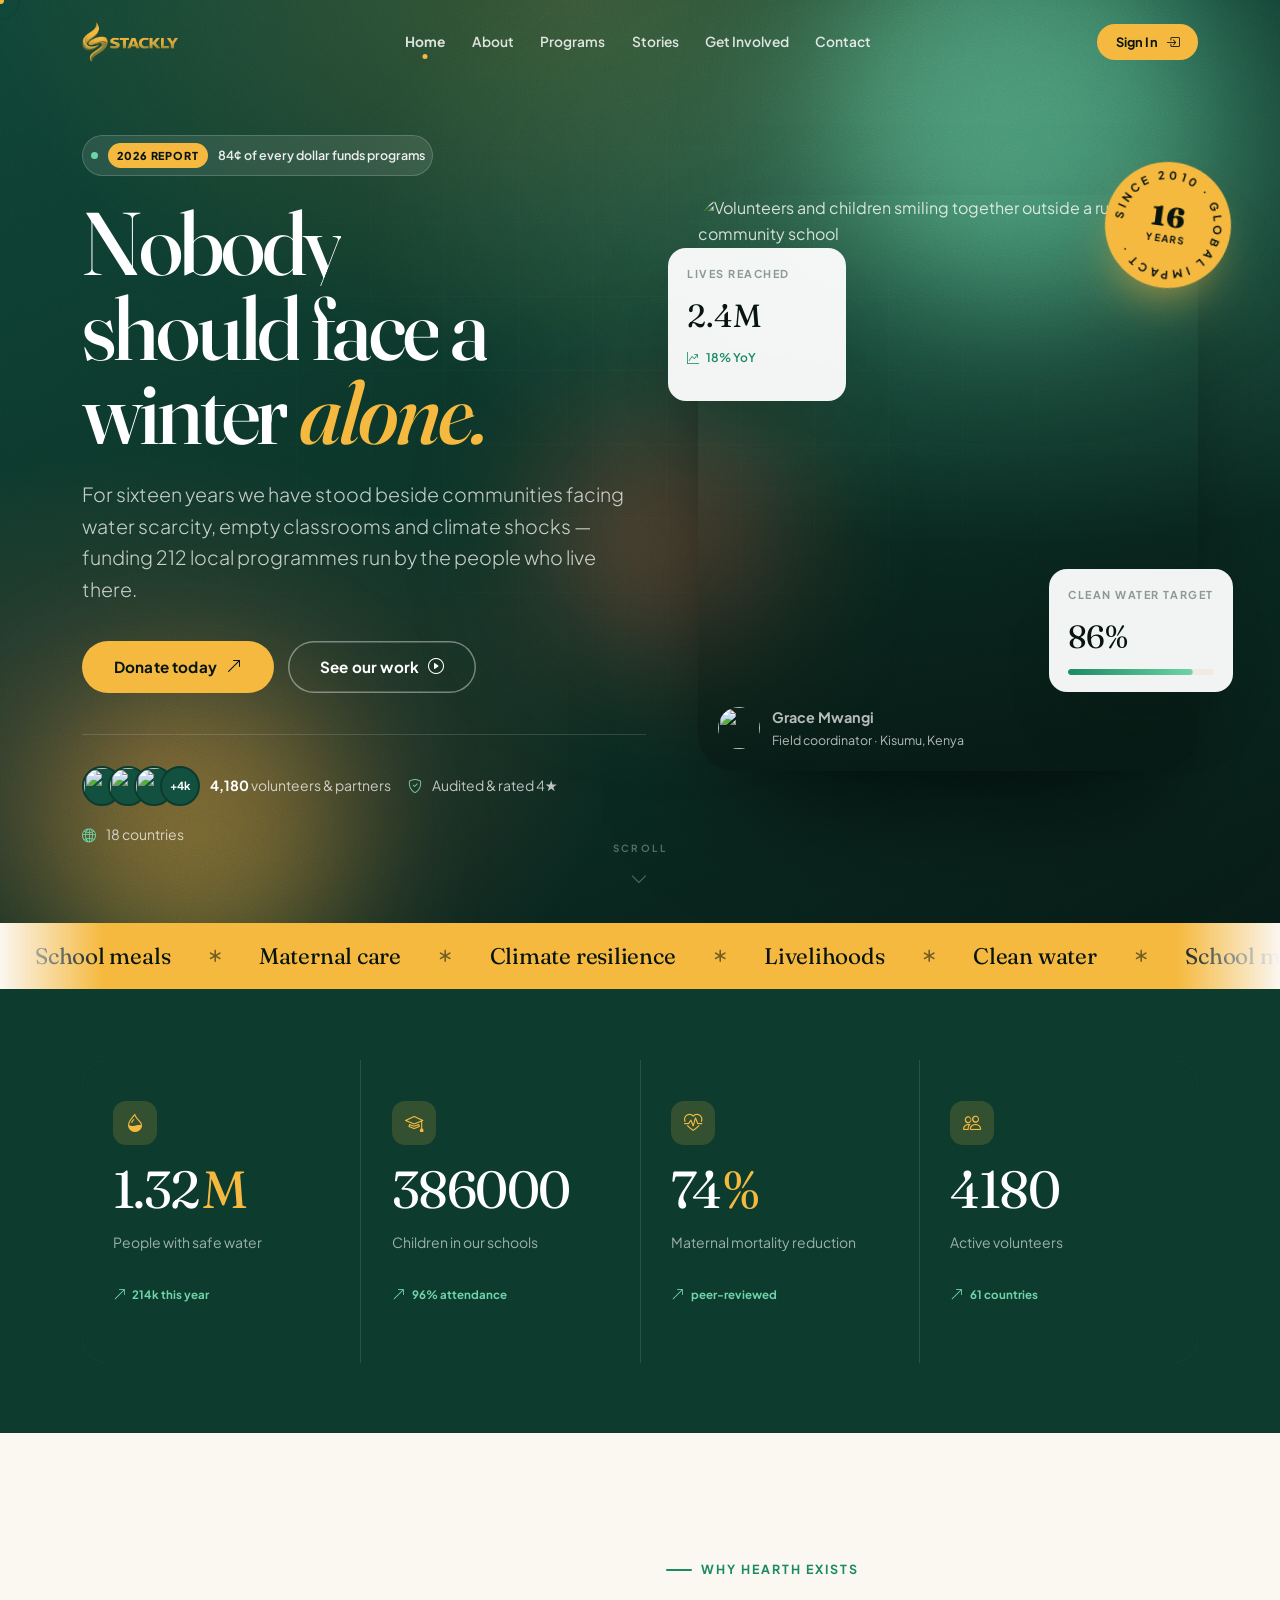
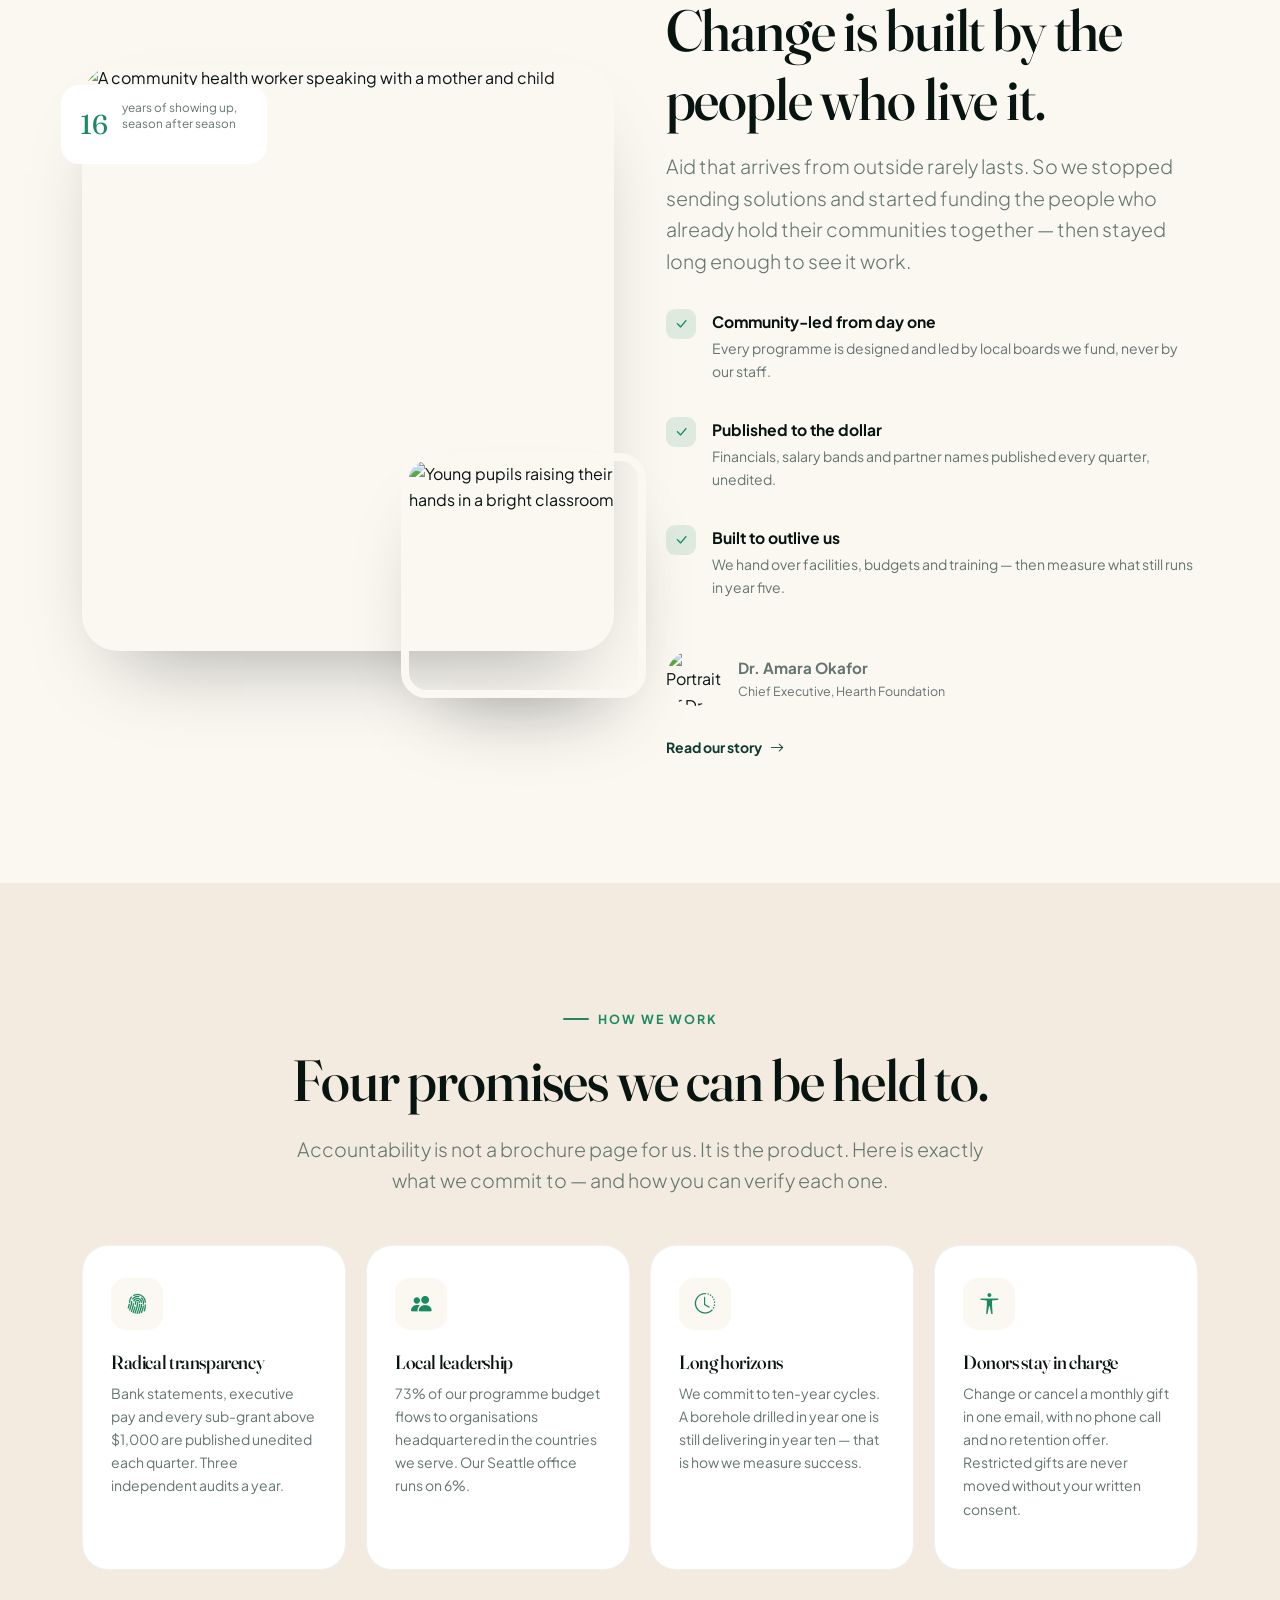
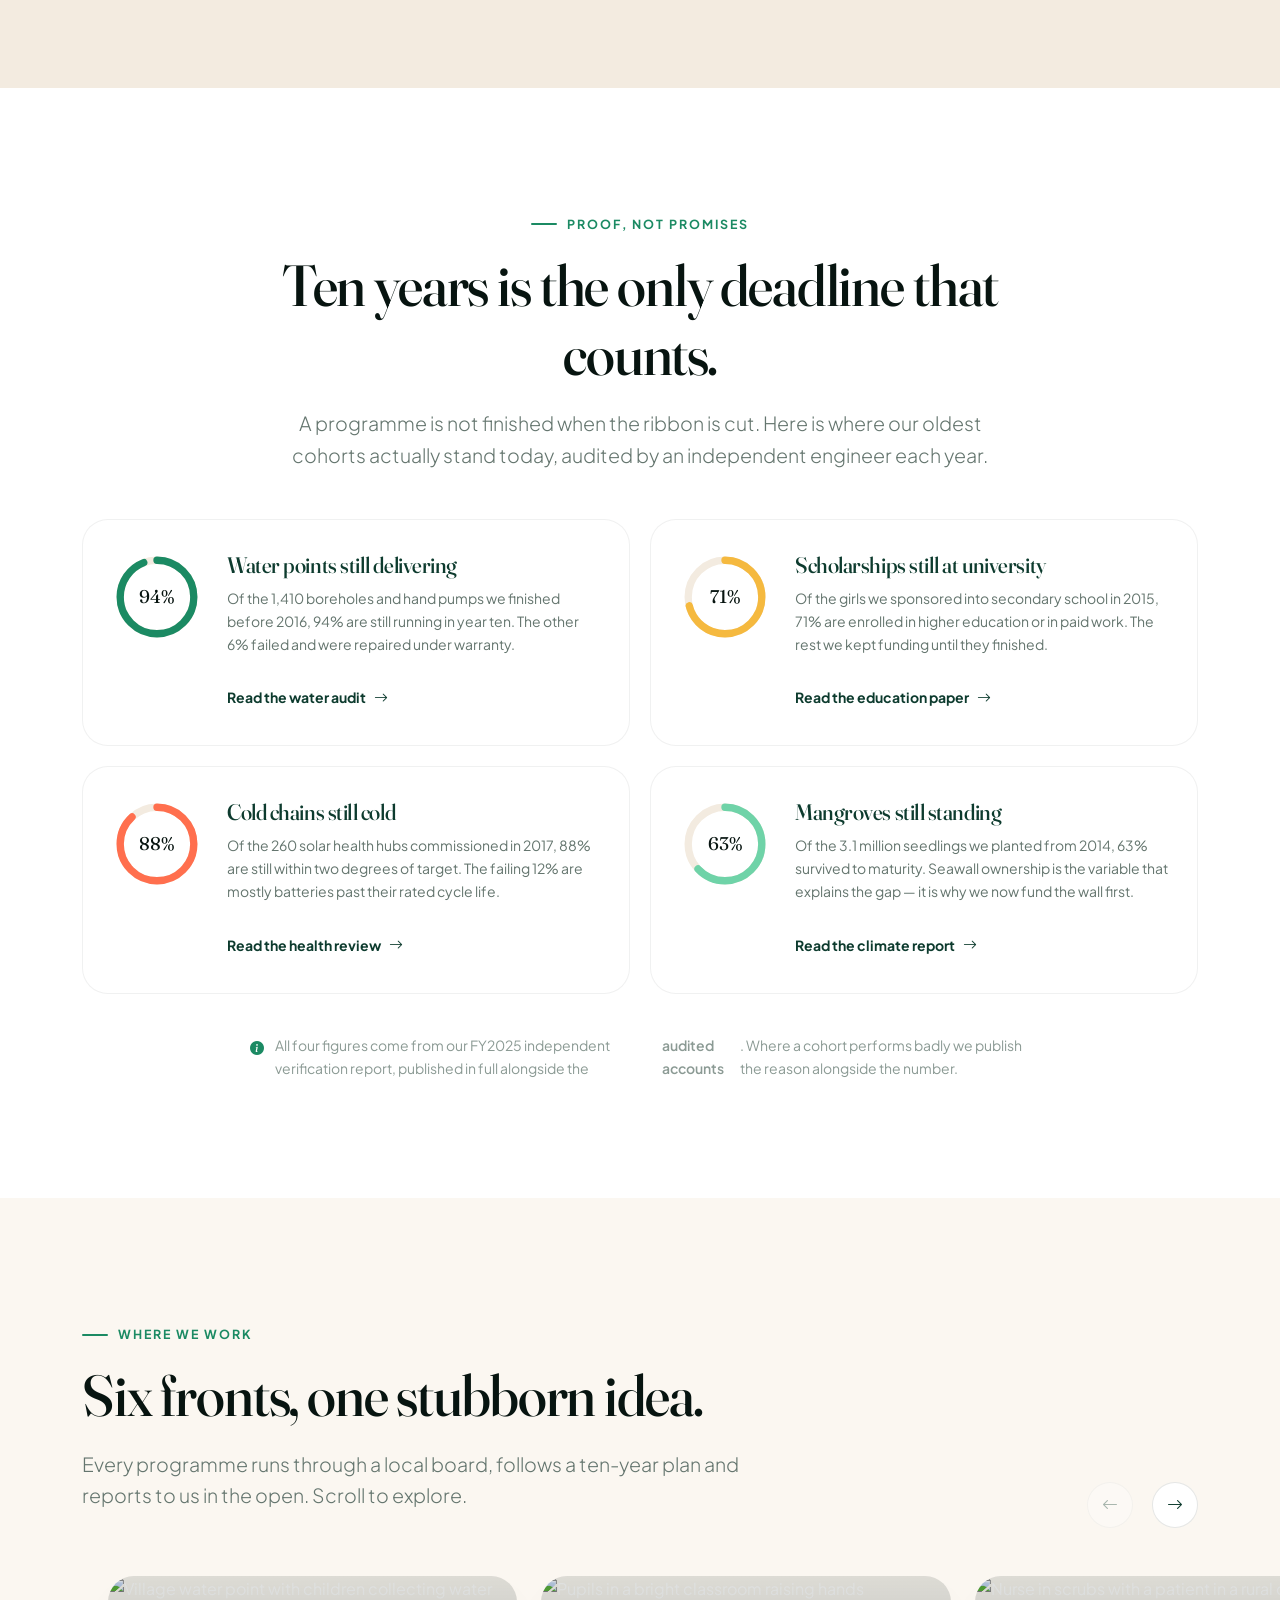
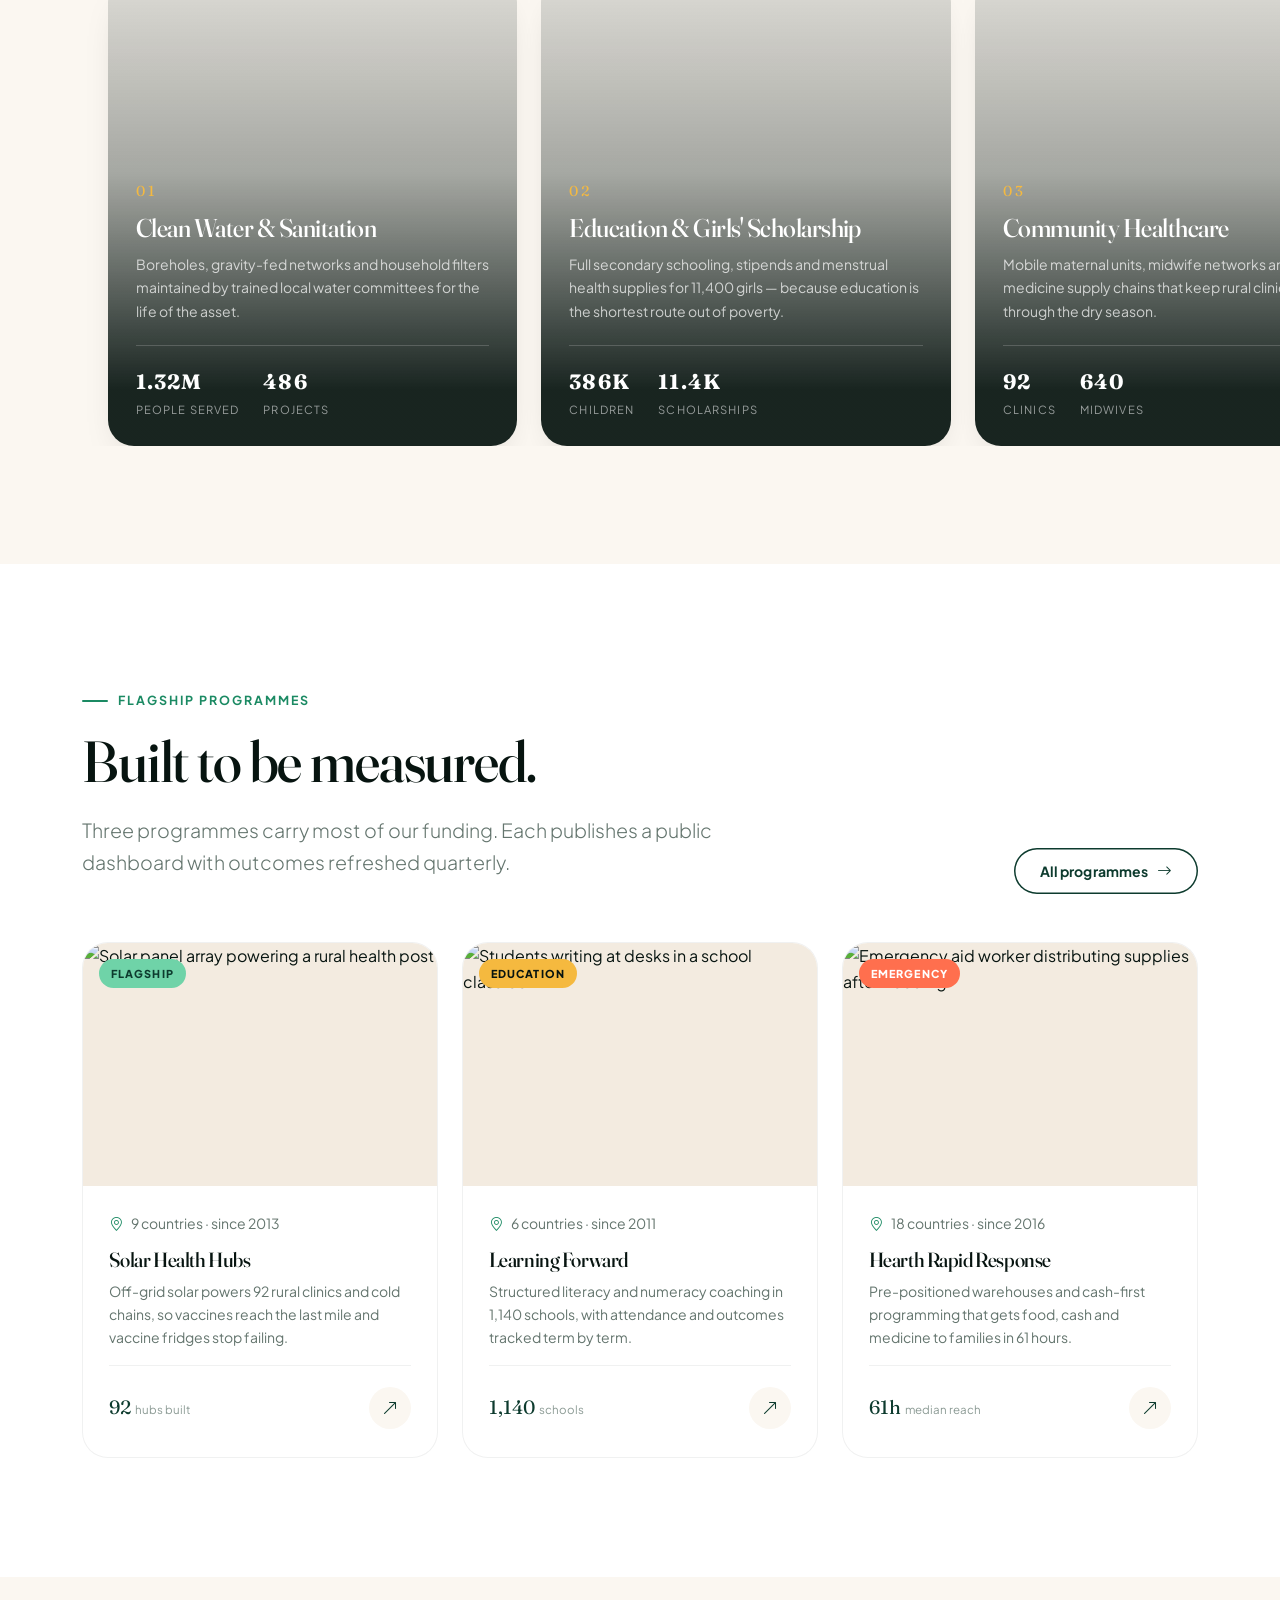
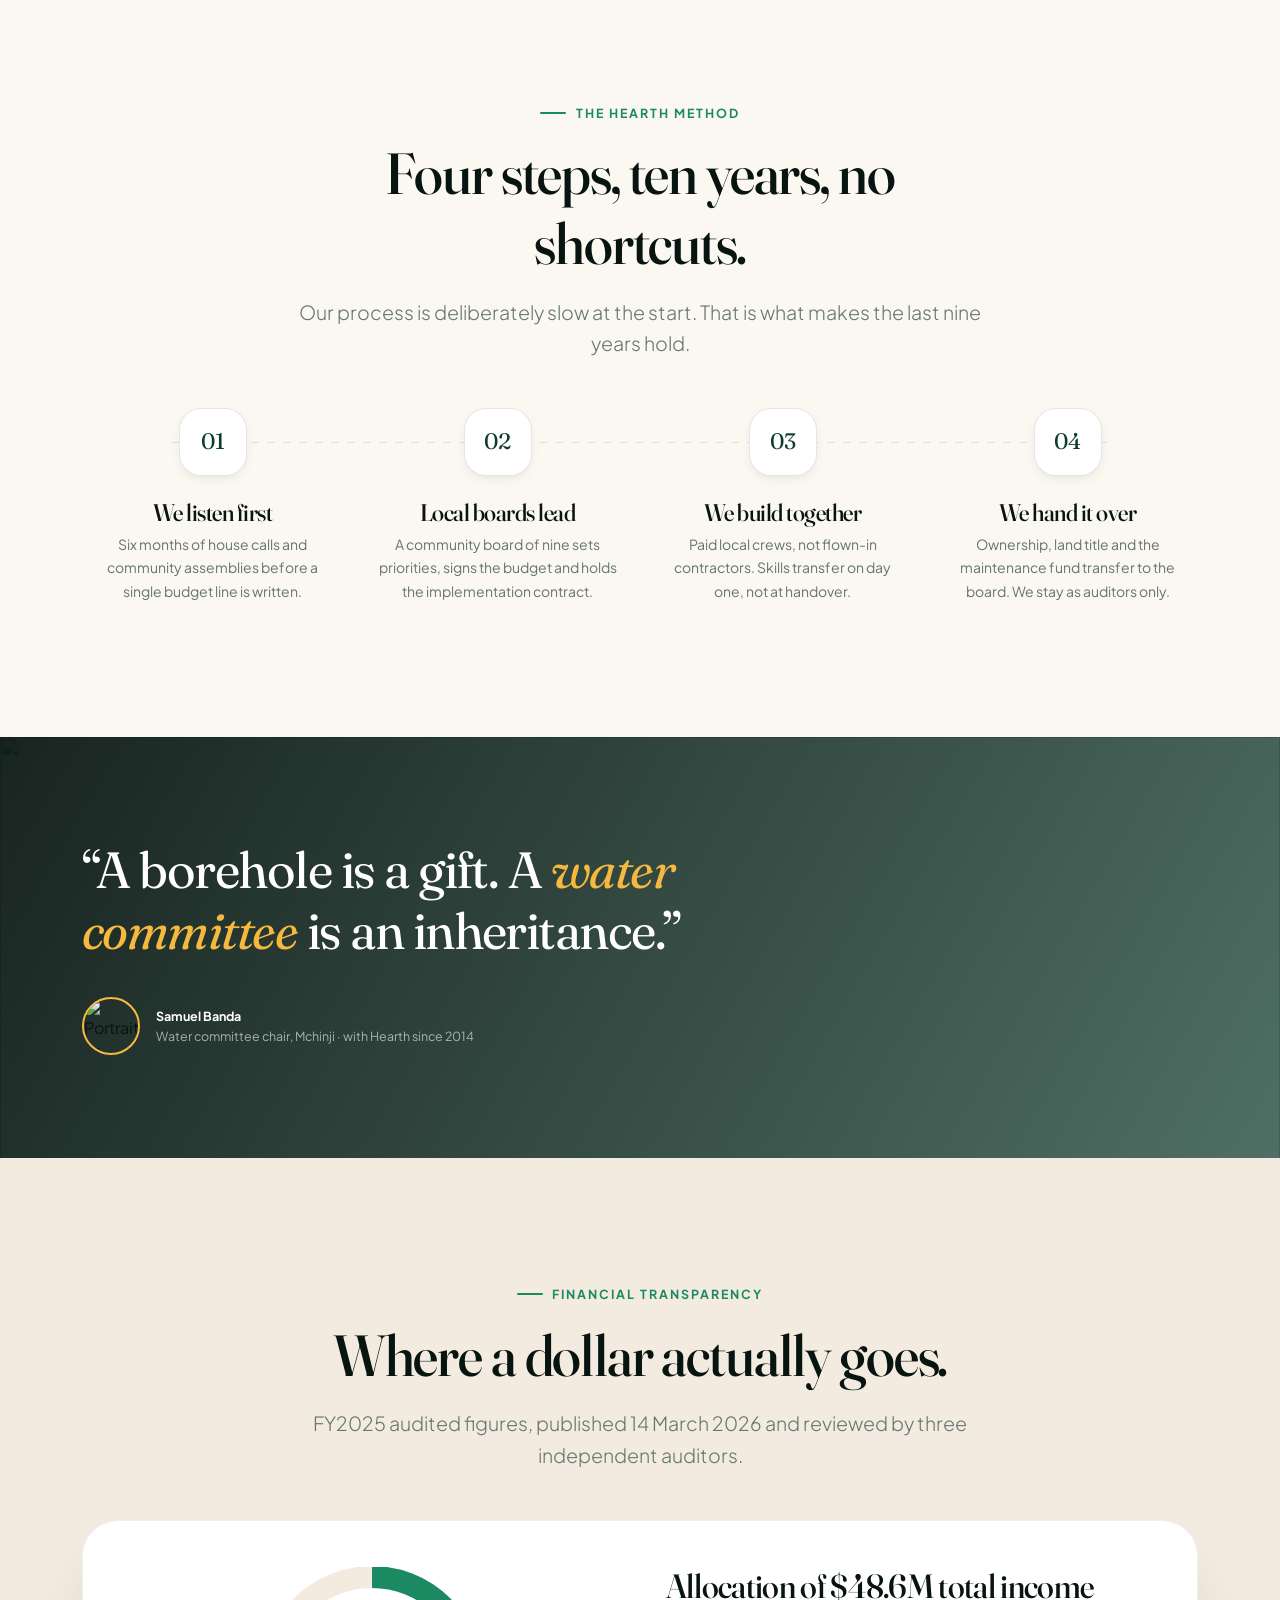
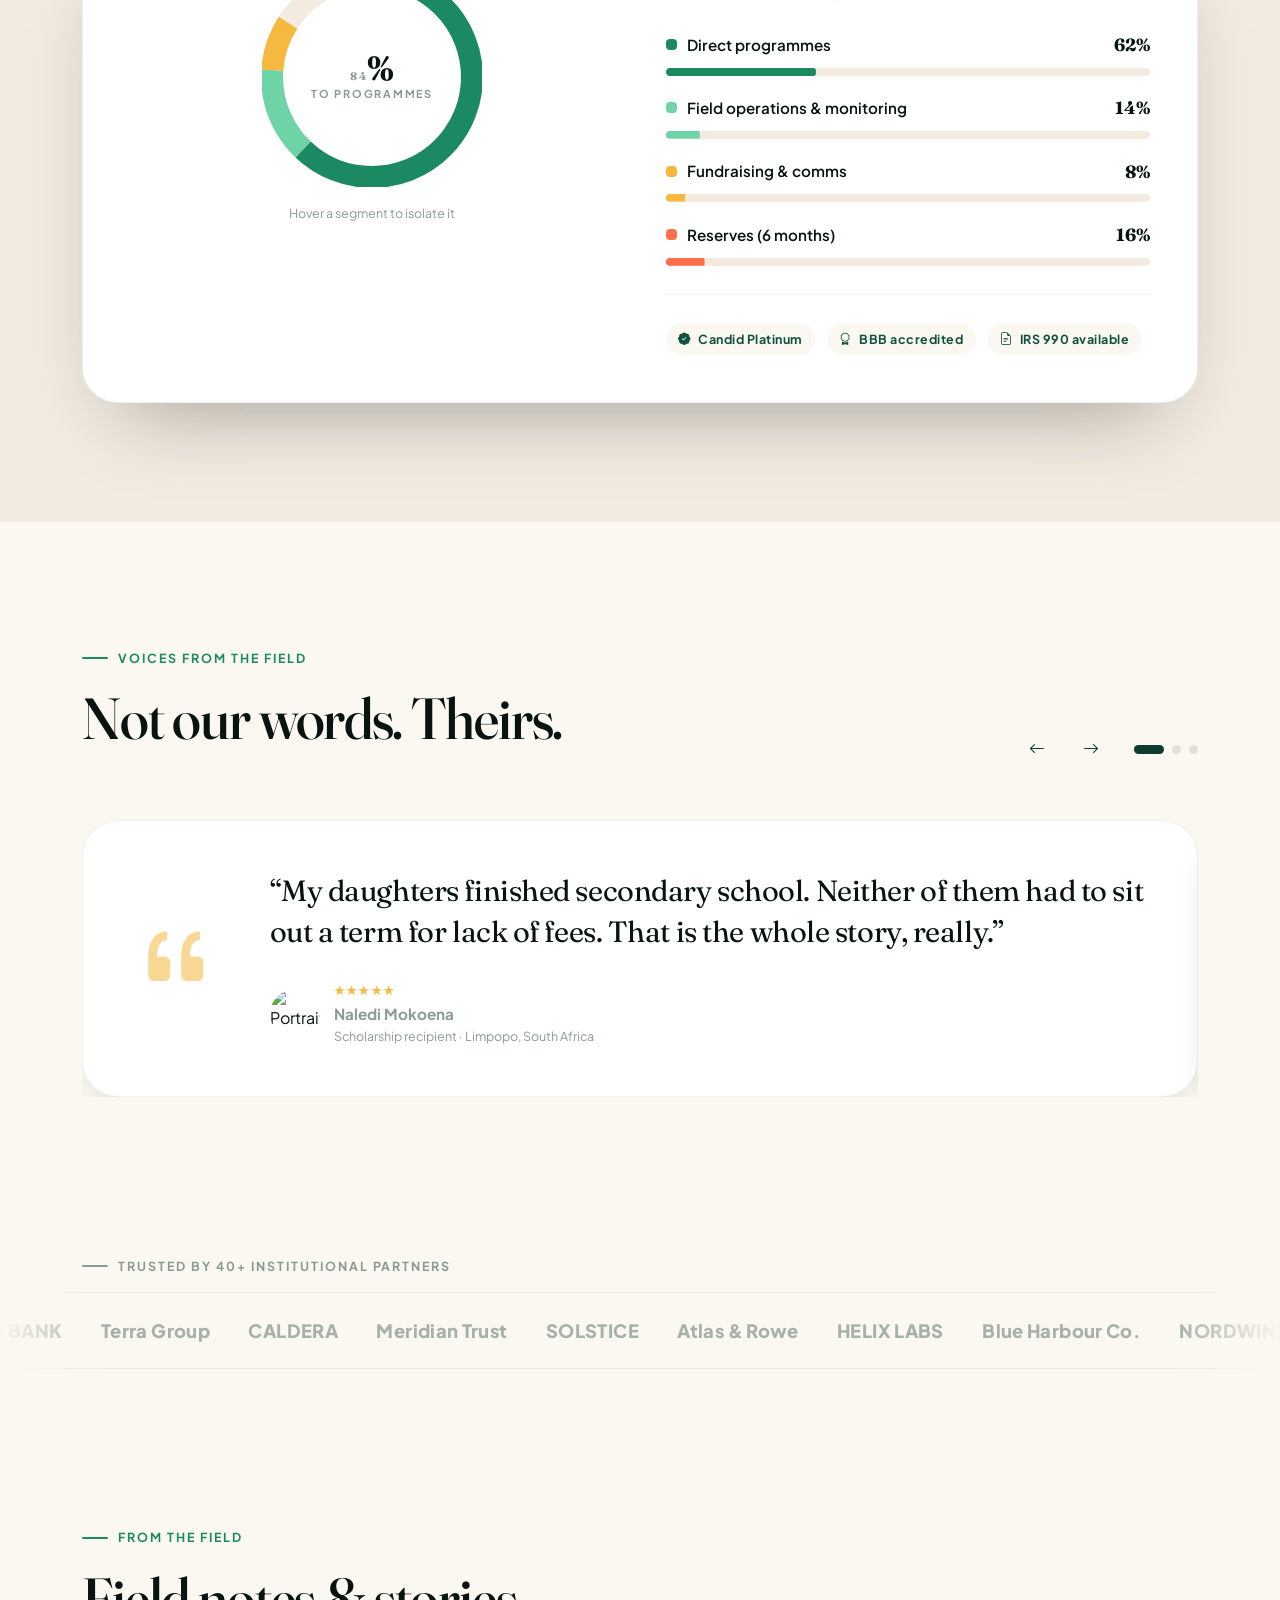
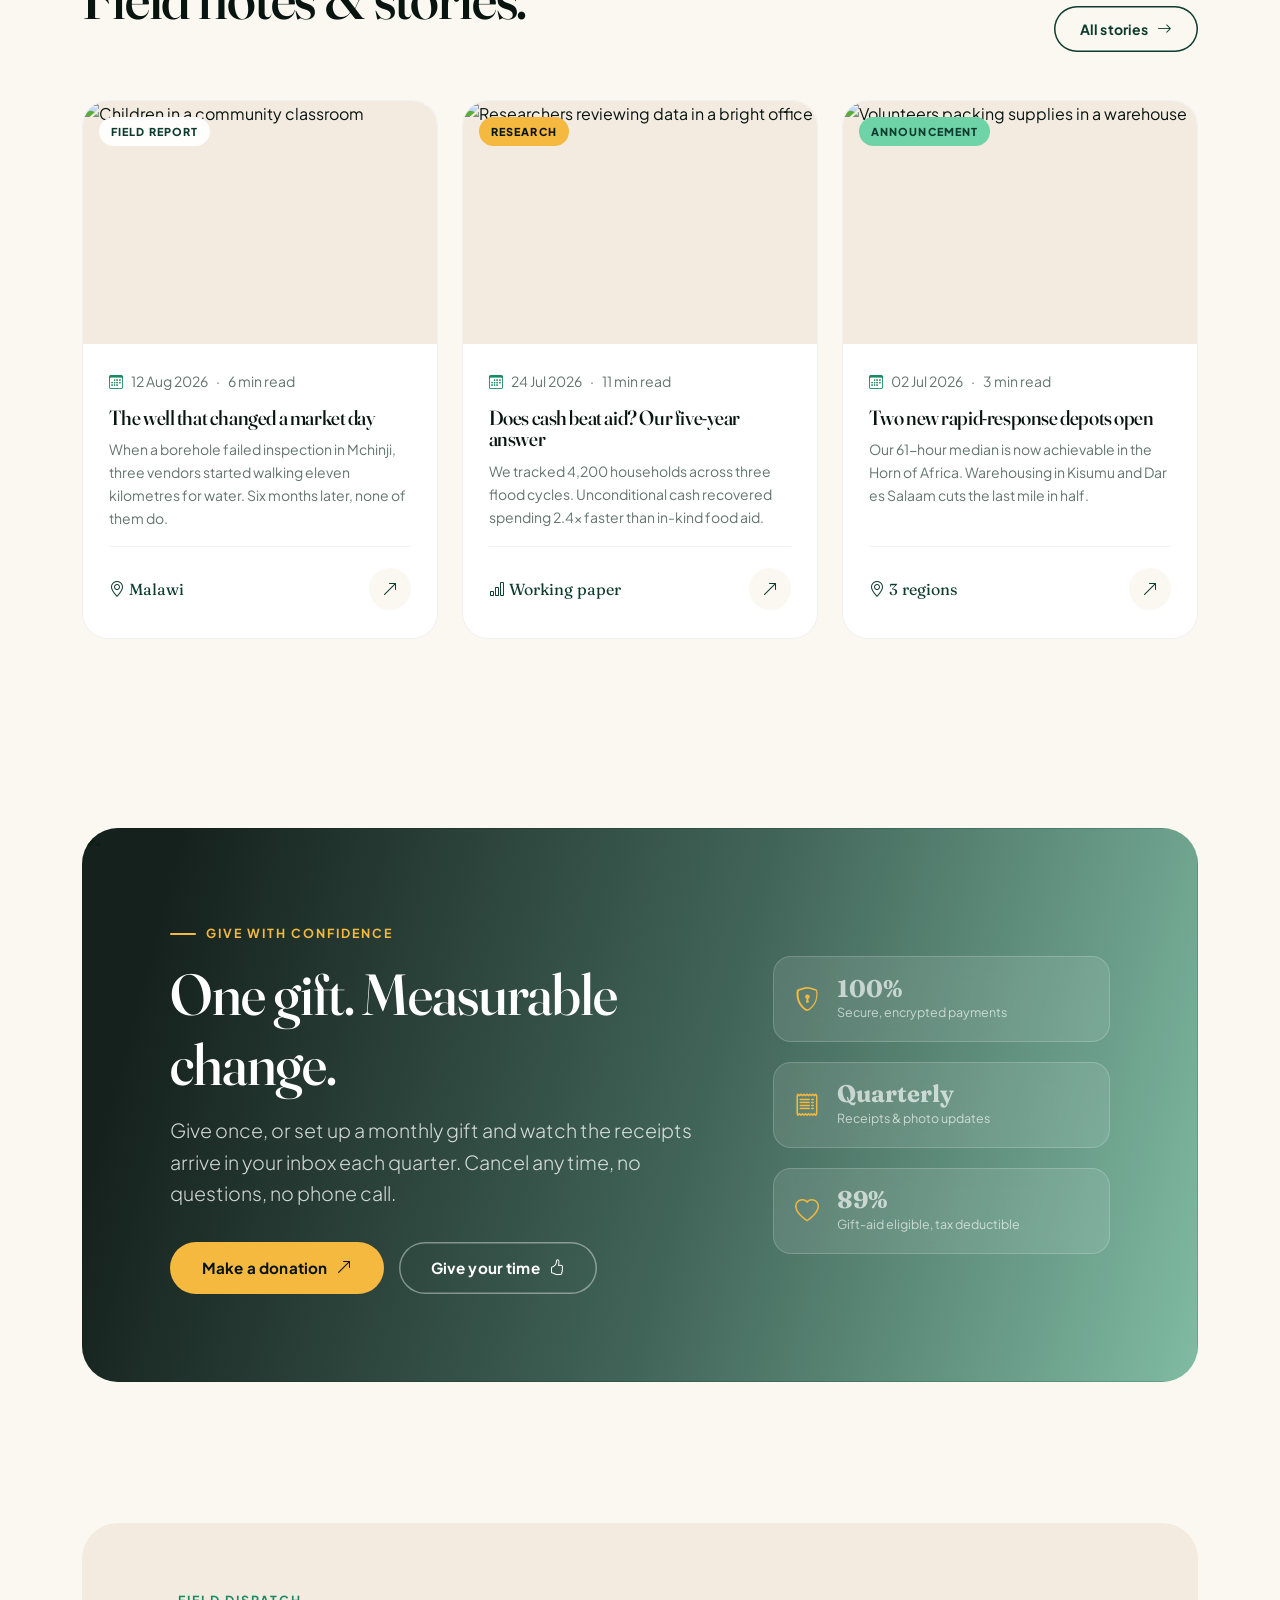
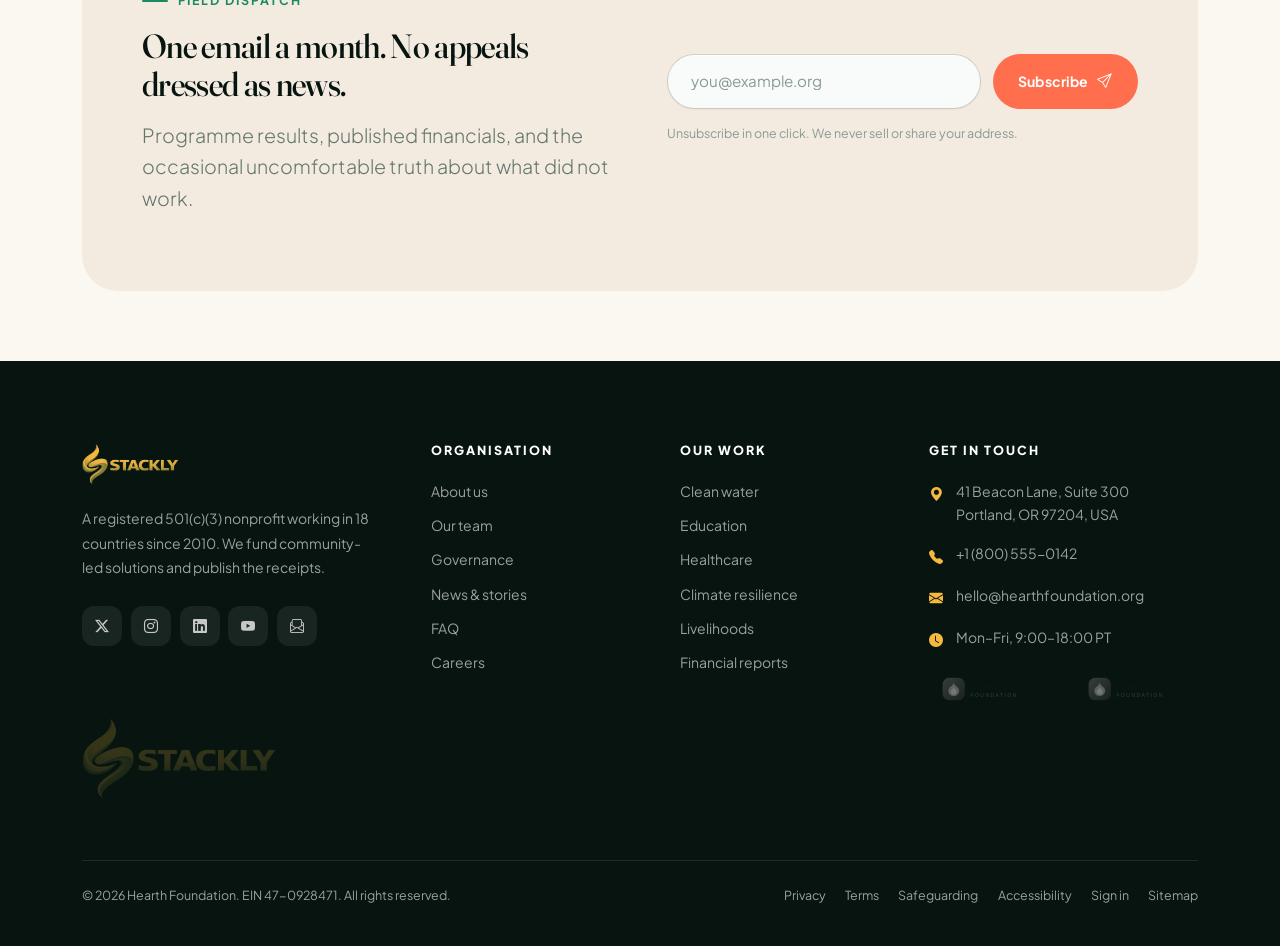
==== commit d92a9786: "project updated" ====
--- a/index.html
+++ b/index.html
@@ -1,15 +1,15 @@
-﻿<!DOCTYPE html>
+<!DOCTYPE html>
 <html lang="en" class="no-js">
 <head>
 <meta charset="UTF-8">
 <meta name="viewport" content="width=device-width, initial-scale=1, viewport-fit=cover">
-<title>Hearth Foundation â€” Together We Build Brighter Tomorrows</title>
+<title>Hearth Foundation — Together We Build Brighter Tomorrows</title>
 <meta name="description" content="Hearth Foundation is a global nonprofit advancing clean water, education, healthcare and climate resilience for 2.4 million people across 18 countries. 84% of every dollar goes straight to programs.">
 <meta name="theme-color" content="#0D3B2E">
 <link rel="canonical" href="https://hearthfoundation.org/">
 
 <meta property="og:type" content="website">
-<meta property="og:title" content="Hearth Foundation â€” Together We Build Brighter Tomorrows">
+<meta property="og:title" content="Hearth Foundation — Together We Build Brighter Tomorrows">
 <meta property="og:description" content="Clean water, education, healthcare and climate resilience for 2.4 million people in 18 countries.">
 <meta property="og:image" content="images/logo.svg">
 <meta name="twitter:card" content="summary_large_image">
@@ -30,7 +30,7 @@
 </head>
 <body>
 
-<!-- â•â•â•â•â•â•â•â•â•â•â•â•â•â• Preloader â•â•â•â•â•â•â•â•â•â•â•â•â•â• -->
+<!-- ══════════════ Preloader ══════════════ -->
 <div class="preloader" data-preloader>
   <div class="preloader__inner">
     <div class="preloader__mark">
@@ -48,13 +48,13 @@
   </div>
 </div>
 
-<!-- â•â•â•â•â•â•â•â•â•â•â•â•â•â• Cursor + progress â•â•â•â•â•â•â•â•â•â•â•â•â•â• -->
+<!-- ══════════════ Cursor + progress ══════════════ -->
 <div class="cursor-ring" aria-hidden="true"></div>
 <div class="cursor-dot" aria-hidden="true"></div>
 <div class="scroll-progress" data-scroll-progress aria-hidden="true"></div>
 <button class="to-top" data-to-top type="button" aria-label="Back to top"><i class="bi bi-arrow-up"></i></button>
 
-<!-- â•â•â•â•â•â•â•â•â•â•â•â•â•â• Header â•â•â•â•â•â•â•â•â•â•â•â•â•â• -->
+<!-- ══════════════ Header ══════════════ -->
 <header class="site-header" data-header>
   <div class="container">
     <a class="brand" href="index.html" aria-label="Hearth Foundation — home">
@@ -86,7 +86,7 @@
   </div>
 </header>
 
-<!-- â•â•â•â•â•â•â•â•â•â•â•â•â•â• Mobile drawer â•â•â•â•â•â•â•â•â•â•â•â•â•â• -->
+<!-- ══════════════ Mobile drawer ══════════════ -->
 <div class="offcanvas offcanvas-end mobile-nav" tabindex="-1" id="mobileNav" data-nav-drawer aria-labelledby="mobileNavLabel">
   <div class="offcanvas-header">
     <div class="offcanvas-title" id="mobileNavLabel"><img src="image/image.png" alt="Hearth Foundation" style="height: 35px; width: auto;"></div>
@@ -115,7 +115,7 @@
 
 <main>
 
-<!-- â•â•â•â•â•â•â•â•â•â•â•â•â•â• Hero â•â•â•â•â•â•â•â•â•â•â•â•â•â• -->
+<!-- ══════════════ Hero ══════════════ -->
 <section class="hero" data-hero>
   <div class="hero__bg" aria-hidden="true"></div>
   <div class="hero__mesh" aria-hidden="true"></div>
@@ -129,7 +129,7 @@
       <div class="hero__content" data-hero-content>
         <span class="hero__badge" data-hero-badge>
           <span class="pulse" aria-hidden="true"></span>
-          <b>2026 Report</b> 84Â¢ of every dollar funds programs
+          <b>2026 Report</b> 84¢ of every dollar funds programs
         </span>
 
         <h1 class="h-hero hero__title" data-hero-title>
@@ -140,7 +140,7 @@
 
         <p class="lead hero__lead" data-hero-lead>
           For sixteen years we have stood beside communities facing water scarcity, empty classrooms and
-          climate shocks â€” funding 212 local programmes run by the people who live there.
+          climate shocks — funding 212 local programmes run by the people who live there.
         </p>
 
         <div class="hero__actions" data-hero-actions>
@@ -162,7 +162,7 @@
             </div>
             <span><b style="color:#fff;">4,180</b> volunteers &amp; partners</span>
           </div>
-          <div class="hero__trust-item"><i class="bi bi-shield-check"></i> Audited &amp; rated 4â˜…</div>
+          <div class="hero__trust-item"><i class="bi bi-shield-check"></i> Audited &amp; rated 4★</div>
           <div class="hero__trust-item"><i class="bi bi-globe2"></i> 18 countries</div>
         </div>
       </div>
@@ -178,7 +178,7 @@
                alt="Volunteers and children smiling together outside a rural community school">
           <figcaption class="hero__frame-caption">
             <img src="https://images.unsplash.com/photo-1594708767771-a7502209ff51?auto=format&fit=crop&w=90&h=90&q=70" alt="" width="42" height="42" loading="lazy" decoding="async">
-            <span><b>Grace Mwangi</b><span>Field coordinator Â· Kisumu, Kenya</span></span>
+            <span><b>Grace Mwangi</b><span>Field coordinator · Kisumu, Kenya</span></span>
           </figcaption>
         </figure>
 
@@ -197,7 +197,7 @@
         <div class="hero__badge-ring" data-hero-ring>
           <svg viewBox="0 0 116 116" aria-hidden="true">
             <defs><path id="ringPath" d="M58,58 m-42,0 a42,42 0 1,1 84,0 a42,42 0 1,1 -84,0"/></defs>
-            <text><textPath href="#ringPath" startOffset="0">SINCE 2010 Â· GLOBAL IMPACT Â· </textPath></text>
+            <text><textPath href="#ringPath" startOffset="0">SINCE 2010 · GLOBAL IMPACT · </textPath></text>
           </svg>
           <span class="d-block"><b>16</b><span>years</span></span>
         </div>
@@ -210,7 +210,7 @@
   </div>
 </section>
 
-<!-- â•â•â•â•â•â•â•â•â•â•â•â•â•â• Marquee â•â•â•â•â•â•â•â•â•â•â•â•â•â• -->
+<!-- ══════════════ Marquee ══════════════ -->
 <div class="marquee" aria-hidden="true">
   <div class="marquee__track" data-marquee="70">
     <div class="marquee__group">
@@ -222,7 +222,7 @@
   </div>
 </div>
 
-<!-- â•â•â•â•â•â•â•â•â•â•â•â•â•â• Impact stats â•â•â•â•â•â•â•â•â•â•â•â•â•â• -->
+<!-- ══════════════ Impact stats ══════════════ -->
 <section class="section section--tight stats-band" aria-label="Impact at a glance">
   <div class="container">
     <div class="stats-band__grid" data-stagger>
@@ -254,7 +254,7 @@
   </div>
 </section>
 
-<!-- â•â•â•â•â•â•â•â•â•â•â•â•â•â• Mission â•â•â•â•â•â•â•â•â•â•â•â•â•â• -->
+<!-- ══════════════ Mission ══════════════ -->
 <section class="section" id="mission">
   <div class="container">
     <div class="split">
@@ -284,7 +284,7 @@
         <h2 class="h2 mt-3" data-split data-anim-hero>Change is built by the people who live it.</h2>
         <p class="lead mt-3" data-anim="up">
           Aid that arrives from outside rarely lasts. So we stopped sending solutions and started
-          funding the people who already hold their communities together â€” then stayed long enough
+          funding the people who already hold their communities together — then stayed long enough
           to see it work.
         </p>
 
@@ -299,7 +299,7 @@
           </li>
           <li data-stagger-item>
             <span class="tick"><i class="bi bi-check-lg"></i></span>
-            <span><b>Built to outlive us</b><p>We hand over facilities, budgets and training â€” then measure what still runs in year five.</p></span>
+            <span><b>Built to outlive us</b><p>We hand over facilities, budgets and training — then measure what still runs in year five.</p></span>
           </li>
         </ul>
 
@@ -318,13 +318,13 @@
   </div>
 </section>
 
-<!-- â•â•â•â•â•â•â•â•â•â•â•â•â•â• Values â•â•â•â•â•â•â•â•â•â•â•â•â•â• -->
+<!-- ══════════════ Values ══════════════ -->
 <section class="section section--sand">
   <div class="container">
     <div class="section-head section-head--center">
       <span class="eyebrow eyebrow--center" data-anim="up">How we work</span>
       <h2 class="h2" data-split data-anim-hero>Four promises we can be held to.</h2>
-      <p class="lead mx-auto" data-anim="up">Accountability is not a brochure page for us. It is the product. Here is exactly what we commit to â€” and how you can verify each one.</p>
+      <p class="lead mx-auto" data-anim="up">Accountability is not a brochure page for us. It is the product. Here is exactly what we commit to — and how you can verify each one.</p>
     </div>
 
     <div class="value-grid mt-5" data-stagger>
@@ -341,7 +341,7 @@
       <article class="value-card" data-stagger-item data-tilt="5">
         <div class="value-card__icon"><i class="bi bi-clock-history"></i></div>
         <h3>Long horizons</h3>
-        <p>We commit to ten-year cycles. A borehole drilled in year one is still delivering in year ten â€” that is how we measure success.</p>
+        <p>We commit to ten-year cycles. A borehole drilled in year one is still delivering in year ten — that is how we measure success.</p>
       </article>
       <article class="value-card" data-stagger-item data-tilt="5">
         <div class="value-card__icon"><i class="bi bi-universal-access"></i></div>
@@ -352,7 +352,7 @@
   </div>
 </section>
 
-<!-- â•â•â•â•â•â•â•â•â•â•â•â•â•â• Ten-year horizon â•â•â•â•â•â•â•â•â•â•â•â•â•â• -->
+<!-- ══════════════ Ten-year horizon ══════════════ -->
 <section class="section section--white">
   <div class="container">
     <div class="section-head section-head--center">
@@ -417,7 +417,7 @@
         </div>
         <div>
           <h3 class="h4 mb-2">Mangroves still standing</h3>
-          <p>Of the 3.1 million seedlings we planted from 2014, 63% survived to maturity. Seawall ownership is the variable that explains the gap â€” it is why we now fund the wall first.</p>
+          <p>Of the 3.1 million seedlings we planted from 2014, 63% survived to maturity. Seawall ownership is the variable that explains the gap — it is why we now fund the wall first.</p>
           <a class="btn-text" href="programs.html#climate">Read the climate report <i class="bi bi-arrow-right"></i></a>
         </div>
       </article>
@@ -431,7 +431,7 @@
   </div>
 </section>
 
-<!-- â•â•â•â•â•â•â•â•â•â•â•â•â•â• Causes â€” horizontal scroll â•â•â•â•â•â•â•â•â•â•â•â•â•â• -->
+<!-- ══════════════ Causes — horizontal scroll ══════════════ -->
 <section class="section hscroll" id="causes" data-hscroll style="overflow:hidden;">
   <div class="container">
     <div class="d-flex flex-wrap justify-content-between align-items-end gap-4 mb-5">
@@ -470,7 +470,7 @@
         <div class="cause-card__body">
           <span class="cause-card__num">02</span>
           <h3>Education &amp; Girls' Scholarship</h3>
-          <p>Full secondary schooling, stipends and menstrual health supplies for 11,400 girls â€” because education is the shortest route out of poverty.</p>
+          <p>Full secondary schooling, stipends and menstrual health supplies for 11,400 girls — because education is the shortest route out of poverty.</p>
           <div class="cause-card__stats">
             <span><b>386k</b><span>Children</span></span>
             <span><b>11.4k</b><span>Scholarships</span></span>
@@ -512,7 +512,7 @@
         <div class="cause-card__body">
           <span class="cause-card__num">05</span>
           <h3>Livelihoods &amp; Cooperatives</h3>
-          <p>Seed capital, market access and bookkeeping training for women's cooperatives â€” so income keeps flowing after we leave.</p>
+          <p>Seed capital, market access and bookkeeping training for women's cooperatives — so income keeps flowing after we leave.</p>
           <div class="cause-card__stats">
             <span><b>27k</b><span>Households</span></span>
             <span><b>310</b><span>Cooperatives</span></span>
@@ -537,7 +537,7 @@
   </div>
 </section>
 
-<!-- â•â•â•â•â•â•â•â•â•â•â•â•â•â• Programmes â•â•â•â•â•â•â•â•â•â•â•â•â•â• -->
+<!-- ══════════════ Programmes ══════════════ -->
 <section class="section section--white" id="programs">
   <div class="container">
     <div class="d-flex flex-wrap justify-content-between align-items-end gap-4 mb-5">
@@ -558,7 +558,7 @@
           <img src="https://images.unsplash.com/photo-1509391366360-2e959784a276?auto=format&fit=crop&w=700&q=70" width="700" height="480" loading="lazy" decoding="async" alt="Solar panel array powering a rural health post">
         </div>
         <div class="card-shell__body">
-          <p class="card-shell__meta"><i class="bi bi-geo-alt"></i> 9 countries Â· since 2013</p>
+          <p class="card-shell__meta"><i class="bi bi-geo-alt"></i> 9 countries · since 2013</p>
           <h3>Solar Health Hubs</h3>
           <p>Off-grid solar powers 92 rural clinics and cold chains, so vaccines reach the last mile and vaccine fridges stop failing.</p>
           <div class="card-shell__foot">
@@ -574,7 +574,7 @@
           <img src="https://images.unsplash.com/photo-1503676260728-1c00da094a0b?auto=format&fit=crop&w=700&q=70" width="700" height="480" loading="lazy" decoding="async" alt="Students writing at desks in a school classroom">
         </div>
         <div class="card-shell__body">
-          <p class="card-shell__meta"><i class="bi bi-geo-alt"></i> 6 countries Â· since 2011</p>
+          <p class="card-shell__meta"><i class="bi bi-geo-alt"></i> 6 countries · since 2011</p>
           <h3>Learning Forward</h3>
           <p>Structured literacy and numeracy coaching in 1,140 schools, with attendance and outcomes tracked term by term.</p>
           <div class="card-shell__foot">
@@ -590,7 +590,7 @@
           <img src="https://images.unsplash.com/photo-1547683905-f686c993aae5?auto=format&fit=crop&w=700&q=70" width="700" height="480" loading="lazy" decoding="async" alt="Emergency aid worker distributing supplies after flooding">
         </div>
         <div class="card-shell__body">
-          <p class="card-shell__meta"><i class="bi bi-geo-alt"></i> 18 countries Â· since 2016</p>
+          <p class="card-shell__meta"><i class="bi bi-geo-alt"></i> 18 countries · since 2016</p>
           <h3>Hearth Rapid Response</h3>
           <p>Pre-positioned warehouses and cash-first programming that gets food, cash and medicine to families in 61 hours.</p>
           <div class="card-shell__foot">
@@ -603,7 +603,7 @@
   </div>
 </section>
 
-<!-- â•â•â•â•â•â•â•â•â•â•â•â•â•â• Process â•â•â•â•â•â•â•â•â•â•â•â•â•â• -->
+<!-- ══════════════ Process ══════════════ -->
 <section class="section">
   <div class="container">
     <div class="section-head section-head--center">
@@ -637,23 +637,23 @@
   </div>
 </section>
 
-<!-- â•â•â•â•â•â•â•â•â•â•â•â•â•â• Pinned quote â•â•â•â•â•â•â•â•â•â•â•â•â•â• -->
+<!-- ══════════════ Pinned quote ══════════════ -->
 <section class="pin-quote" data-pin-quote>
   <div class="pin-quote__bg" aria-hidden="true">
     <img src="https://images.unsplash.com/photo-1509099836639-18ba1795216d?auto=format&fit=crop&w=1600&q=68" width="1600" height="1000" loading="lazy" decoding="async" alt="">
   </div>
   <div class="container">
     <div class="pin-quote__inner">
-      <blockquote data-split data-anim-hero>â€œA borehole is a gift. A <em>water committee</em> is an inheritance.â€</blockquote>
+      <blockquote data-split data-anim-hero>“A borehole is a gift. A <em>water committee</em> is an inheritance.”</blockquote>
       <div class="pin-quote__author" data-anim="up">
         <img src="https://images.unsplash.com/photo-1580489944761-15a19d654956?auto=format&fit=crop&w=120&h=120&q=70" width="58" height="58" loading="lazy" decoding="async" alt="Portrait of Samuel Banda">
-        <span><b>Samuel Banda</b><span>Water committee chair, Mchinji Â· with Hearth since 2014</span></span>
-      </div>
-    </div>
-  </div>
-</section>
-
-<!-- â•â•â•â•â•â•â•â•â•â•â•â•â•â• Transparency â•â•â•â•â•â•â•â•â•â•â•â•â•â• -->
+        <span><b>Samuel Banda</b><span>Water committee chair, Mchinji · with Hearth since 2014</span></span>
+      </div>
+    </div>
+  </div>
+</section>
+
+<!-- ══════════════ Transparency ══════════════ -->
 <section class="section section--sand" id="transparency">
   <div class="container">
     <div class="section-head section-head--center mb-5">
@@ -712,7 +712,7 @@
   </div>
 </section>
 
-<!-- â•â•â•â•â•â•â•â•â•â•â•â•â•â• Testimonials â•â•â•â•â•â•â•â•â•â•â•â•â•â• -->
+<!-- ══════════════ Testimonials ══════════════ -->
 <section class="section" data-slider="7500">
   <div class="container">
     <div class="d-flex flex-wrap justify-content-between align-items-end gap-4 mb-5">
@@ -739,13 +739,13 @@
           <div class="testi-card">
             <div class="testi-quote"><i class="bi bi-quote"></i></div>
             <div>
-              <blockquote>â€œMy daughters finished secondary school. Neither of them had to sit out a term for lack of fees. That is the whole story, really.â€</blockquote>
+              <blockquote>“My daughters finished secondary school. Neither of them had to sit out a term for lack of fees. That is the whole story, really.”</blockquote>
               <div class="testi-author">
                 <img src="https://images.unsplash.com/photo-1508214751196-bcfd4ca60f91?auto=format&fit=crop&w=120&h=120&q=70" width="50" height="50" loading="eager" decoding="async" alt="Portrait of Naledi Mokoena">
                 <span>
-                  <span class="stars" aria-label="Five stars">â˜…â˜…â˜…â˜…â˜…</span>
+                  <span class="stars" aria-label="Five stars">★★★★★</span>
                   <b>Naledi Mokoena</b>
-                  <span>Scholarship recipient Â· Limpopo, South Africa</span>
+                  <span>Scholarship recipient · Limpopo, South Africa</span>
                 </span>
               </div>
             </div>
@@ -756,13 +756,13 @@
           <div class="testi-card">
             <div class="testi-quote"><i class="bi bi-quote"></i></div>
             <div>
-              <blockquote>â€œWe installed the pump in March. April, May, June â€” it never stopped. I have not bought a jerrycan in four years.â€</blockquote>
+              <blockquote>“We installed the pump in March. April, May, June — it never stopped. I have not bought a jerrycan in four years.”</blockquote>
               <div class="testi-author">
                 <img src="https://images.unsplash.com/photo-1506794778202-cad84cf45f1d?auto=format&fit=crop&w=120&h=120&q=70" width="50" height="50" loading="eager" decoding="async" alt="Portrait of Joseph Kariuki">
                 <span>
-                  <span class="stars" aria-label="Five stars">â˜…â˜…â˜…â˜…â˜…</span>
+                  <span class="stars" aria-label="Five stars">★★★★★</span>
                   <b>Joseph Kariuki</b>
-                  <span>Farmer &amp; water committee treasurer Â· Kitui, Kenya</span>
+                  <span>Farmer &amp; water committee treasurer · Kitui, Kenya</span>
                 </span>
               </div>
             </div>
@@ -773,13 +773,13 @@
           <div class="testi-card">
             <div class="testi-quote"><i class="bi bi-quote"></i></div>
             <div>
-              <blockquote>â€œThe clinic stays open now. Last monsoon we lost eleven days of power. This year we lost none â€” and no vaccine spoiled.â€</blockquote>
+              <blockquote>“The clinic stays open now. Last monsoon we lost eleven days of power. This year we lost none — and no vaccine spoiled.”</blockquote>
               <div class="testi-author">
                 <img src="https://images.unsplash.com/photo-1559839734-2b71ea197ec2?auto=format&fit=crop&w=120&h=120&q=70" width="50" height="50" loading="eager" decoding="async" alt="Portrait of Dr. Priya Raman">
                 <span>
-                  <span class="stars" aria-label="Five stars">â˜…â˜…â˜…â˜…â˜…</span>
+                  <span class="stars" aria-label="Five stars">★★★★★</span>
                   <b>Dr. Priya Raman</b>
-                  <span>Medical officer Â· Ramanagara coastal clinic, India</span>
+                  <span>Medical officer · Ramanagara coastal clinic, India</span>
                 </span>
               </div>
             </div>
@@ -790,7 +790,7 @@
   </div>
 </section>
 
-<!-- â•â•â•â•â•â•â•â•â•â•â•â•â•â• Partners marquee â•â•â•â•â•â•â•â•â•â•â•â•â•â• -->
+<!-- ══════════════ Partners marquee ══════════════ -->
 <section class="section section--tight" style="padding-block:2rem;">
   <div class="container">
     <p class="text-center eyebrow eyebrow--center" style="color:var(--muted-2);" data-anim="fade">Trusted by 40+ institutional partners</p>
@@ -809,7 +809,7 @@
   </div>
 </section>
 
-<!-- â•â•â•â•â•â•â•â•â•â•â•â•â•â• Stories â•â•â•â•â•â•â•â•â•â•â•â•â•â• -->
+<!-- ══════════════ Stories ══════════════ -->
 <section class="section">
   <div class="container">
     <div class="d-flex flex-wrap justify-content-between align-items-end gap-4 mb-5">
@@ -829,7 +829,7 @@
           <img src="https://images.unsplash.com/photo-1509099836639-18ba1795216d?auto=format&fit=crop&w=700&q=70" width="700" height="480" loading="lazy" decoding="async" alt="Children in a community classroom">
         </div>
         <div class="card-shell__body">
-          <p class="card-shell__meta"><i class="bi bi-calendar3"></i> 12 Aug 2026 <span>Â·</span> 6 min read</p>
+          <p class="card-shell__meta"><i class="bi bi-calendar3"></i> 12 Aug 2026 <span>·</span> 6 min read</p>
           <h3>The well that changed a market day</h3>
           <p>When a borehole failed inspection in Mchinji, three vendors started walking eleven kilometres for water. Six months later, none of them do.</p>
           <div class="card-shell__foot">
@@ -845,9 +845,9 @@
           <img src="https://images.unsplash.com/photo-1551836022-d5d88e9218df?auto=format&fit=crop&w=700&q=70" width="700" height="480" loading="lazy" decoding="async" alt="Researchers reviewing data in a bright office">
         </div>
         <div class="card-shell__body">
-          <p class="card-shell__meta"><i class="bi bi-calendar3"></i> 24 Jul 2026 <span>Â·</span> 11 min read</p>
+          <p class="card-shell__meta"><i class="bi bi-calendar3"></i> 24 Jul 2026 <span>·</span> 11 min read</p>
           <h3>Does cash beat aid? Our five-year answer</h3>
-          <p>We tracked 4,200 households across three flood cycles. Unconditional cash recovered spending 2.4Ã— faster than in-kind food aid.</p>
+          <p>We tracked 4,200 households across three flood cycles. Unconditional cash recovered spending 2.4× faster than in-kind food aid.</p>
           <div class="card-shell__foot">
             <span class="card-shell__price" style="font-size:1rem;"><i class="bi bi-bar-chart"></i> Working paper</span>
             <a class="arrow-btn" href="news.html" aria-label="Read the research"><i class="bi bi-arrow-up-right"></i></a>
@@ -861,7 +861,7 @@
           <img src="https://images.unsplash.com/photo-1532629345422-7515f3d16bb6?auto=format&fit=crop&w=700&q=70" width="700" height="480" loading="lazy" decoding="async" alt="Volunteers packing supplies in a warehouse">
         </div>
         <div class="card-shell__body">
-          <p class="card-shell__meta"><i class="bi bi-calendar3"></i> 02 Jul 2026 <span>Â·</span> 3 min read</p>
+          <p class="card-shell__meta"><i class="bi bi-calendar3"></i> 02 Jul 2026 <span>·</span> 3 min read</p>
           <h3>Two new rapid-response depots open</h3>
           <p>Our 61-hour median is now achievable in the Horn of Africa. Warehousing in Kisumu and Dar es Salaam cuts the last mile in half.</p>
           <div class="card-shell__foot">
@@ -874,7 +874,7 @@
   </div>
 </section>
 
-<!-- â•â•â•â•â•â•â•â•â•â•â•â•â•â• CTA â•â•â•â•â•â•â•â•â•â•â•â•â•â• -->
+<!-- ══════════════ CTA ══════════════ -->
 <section class="section section--tight">
   <div class="container">
     <div class="cta-band" data-anim="scale">
@@ -914,7 +914,7 @@
   </div>
 </section>
 
-<!-- â•â•â•â•â•â•â•â•â•â•â•â•â•â• Newsletter â•â•â•â•â•â•â•â•â•â•â•â•â•â• -->
+<!-- ══════════════ Newsletter ══════════════ -->
 <section class="section section--tight" id="newsletter">
   <div class="container">
     <div class="newsletter" data-anim="up">
@@ -939,7 +939,7 @@
 
 </main>
 
-<!-- â•â•â•â•â•â•â•â•â•â•â•â•â•â• Footer â•â•â•â•â•â•â•â•â•â•â•â•â•â• -->
+<!-- ══════════════ Footer ══════════════ -->
 <footer class="site-footer">
   <div class="container">
     <div class="footer-grid">
@@ -957,7 +957,7 @@
         </div>
       </div>
 
-      <nav aria-label="Footer â€” organisation">
+      <nav aria-label="Footer — organisation">
         <h4>Organisation</h4>
         <ul class="footer-links">
           <li><a href="about.html">About us</a></li>
@@ -969,7 +969,7 @@
         </ul>
       </nav>
 
-      <nav aria-label="Footer â€” our work">
+      <nav aria-label="Footer — our work">
         <h4>Our work</h4>
         <ul class="footer-links">
           <li><a href="programs.html#water">Clean water</a></li>
@@ -987,7 +987,7 @@
           <li><i class="bi bi-geo-alt-fill"></i><span>41 Beacon Lane, Suite 300<br>Portland, OR 97204, USA</span></li>
           <li><i class="bi bi-telephone-fill"></i><a href="tel:+18005550142">+1 (800) 555-0142</a></li>
           <li><i class="bi bi-envelope-fill"></i><a href="mailto:hello@hearthfoundation.org">hello@hearthfoundation.org</a></li>
-          <li><i class="bi bi-clock-fill"></i><span>Monâ€“Fri, 9:00â€“18:00 PT</span></li>
+          <li><i class="bi bi-clock-fill"></i><span>Mon–Fri, 9:00–18:00 PT</span></li>
         </ul>
         <div class="footer-partners">
           <img src="images/logo.svg" alt="Charity Navigator four star rating" width="120" height="34" loading="lazy" decoding="async">
@@ -999,7 +999,7 @@
       <div class="footer-wordmark" aria-hidden="true"><img src="image/image.png" alt="Hearth Foundation" style="height: 80px; width: auto; opacity: 0.2;"></div>
 
     <div class="footer-bottom">
-      <p>Â© 2026 Hearth Foundation. EIN 47-0928471. All rights reserved.</p>
+      <p>© 2026 Hearth Foundation. EIN 47-0928471. All rights reserved.</p>
       <ul>
         <li><button type="button" class="linkish" data-soon="Privacy">Privacy</button></li>
         <li><button type="button" class="linkish" data-soon="Terms">Terms</button></li>
--- a/css/style.css
+++ b/css/style.css
@@ -1,6 +1,6 @@
-﻿/* ==========================================================================
-   Hearth Foundation â€” Premium Nonprofit Theme
-   style.css Â· 01 foundations / chrome / hero
+/* ==========================================================================
+   Hearth Foundation — Premium Nonprofit Theme
+   style.css · 01 foundations / chrome / hero
    ========================================================================== */
 
 /* --------------------------------------------------------------------------
@@ -1252,7 +1252,7 @@
   color: var(--ink);
 }
 
-/* Ten-year horizon â€” rings + supporting copy */
+/* Ten-year horizon — rings + supporting copy */
 .horizon-grid {
   display: grid;
   grid-template-columns: repeat(2, 1fr);
@@ -2077,7 +2077,7 @@
 
 /* Link-styled buttons, for footer items with no destination yet. Inherits
    the anchor look exactly, so swapping <a> for <button> is not a visual
-   change â€” but it removes the href="#" for crawlers and no-JS visitors. */
+   change — but it removes the href="#" for crawlers and no-JS visitors. */
 .linkish {
   border: 0;
   padding: 0;
@@ -2359,7 +2359,7 @@
 .gift-card__head .total { font-family: var(--font-display); font-size: 1.9rem; color: var(--pine); line-height: 1; }
 .gift-card__head .total small { display: block; font-family: var(--font-sans); font-size: .68rem; letter-spacing: .12em; text-transform: uppercase; color: var(--muted-2); font-weight: 700; }
 
-/* Confirmation panel â€” replaces the form once a gift is submitted */
+/* Confirmation panel — replaces the form once a gift is submitted */
 .gift-done { text-align: center; }
 .gift-done__mark {
   width: 76px;
@@ -2431,7 +2431,7 @@
 }
 
 /* --------------------------------------------------------------------------
-   24. Responsive â€” desktop / tablet / mobile
+   24. Responsive — desktop / tablet / mobile
    -------------------------------------------------------------------------- */
 
 /* Large desktop */
@@ -3528,7 +3528,7 @@
 @media (max-width: 899.98px) {
   .auth-split { grid-template-columns: 1fr; }
   .auth-aside { order: -1; }
-  /* the aside is decoration â€” it should not push the form below the fold on
+  /* the aside is decoration — it should not push the form below the fold on
      a phone, so it collapses to just the heading */
   .auth-aside h2 { font-size: clamp(1.35rem, 1.15rem + 1vw, 1.75rem); }
   .auth-perks, .auth-quote { display: none; }
@@ -4244,7 +4244,7 @@
 /* article responsive */
 @media (max-width: 1199.98px) {
   .article__layout { grid-template-columns: 1fr; }
-  /* read the prose first on narrow screens â€” the aside becomes a footer band */
+  /* read the prose first on narrow screens — the aside becomes a footer band */
   .article-aside { position: static; grid-template-columns: repeat(2, 1fr); }
   .article-aside__cta { grid-column: 1 / -1; }
 }
